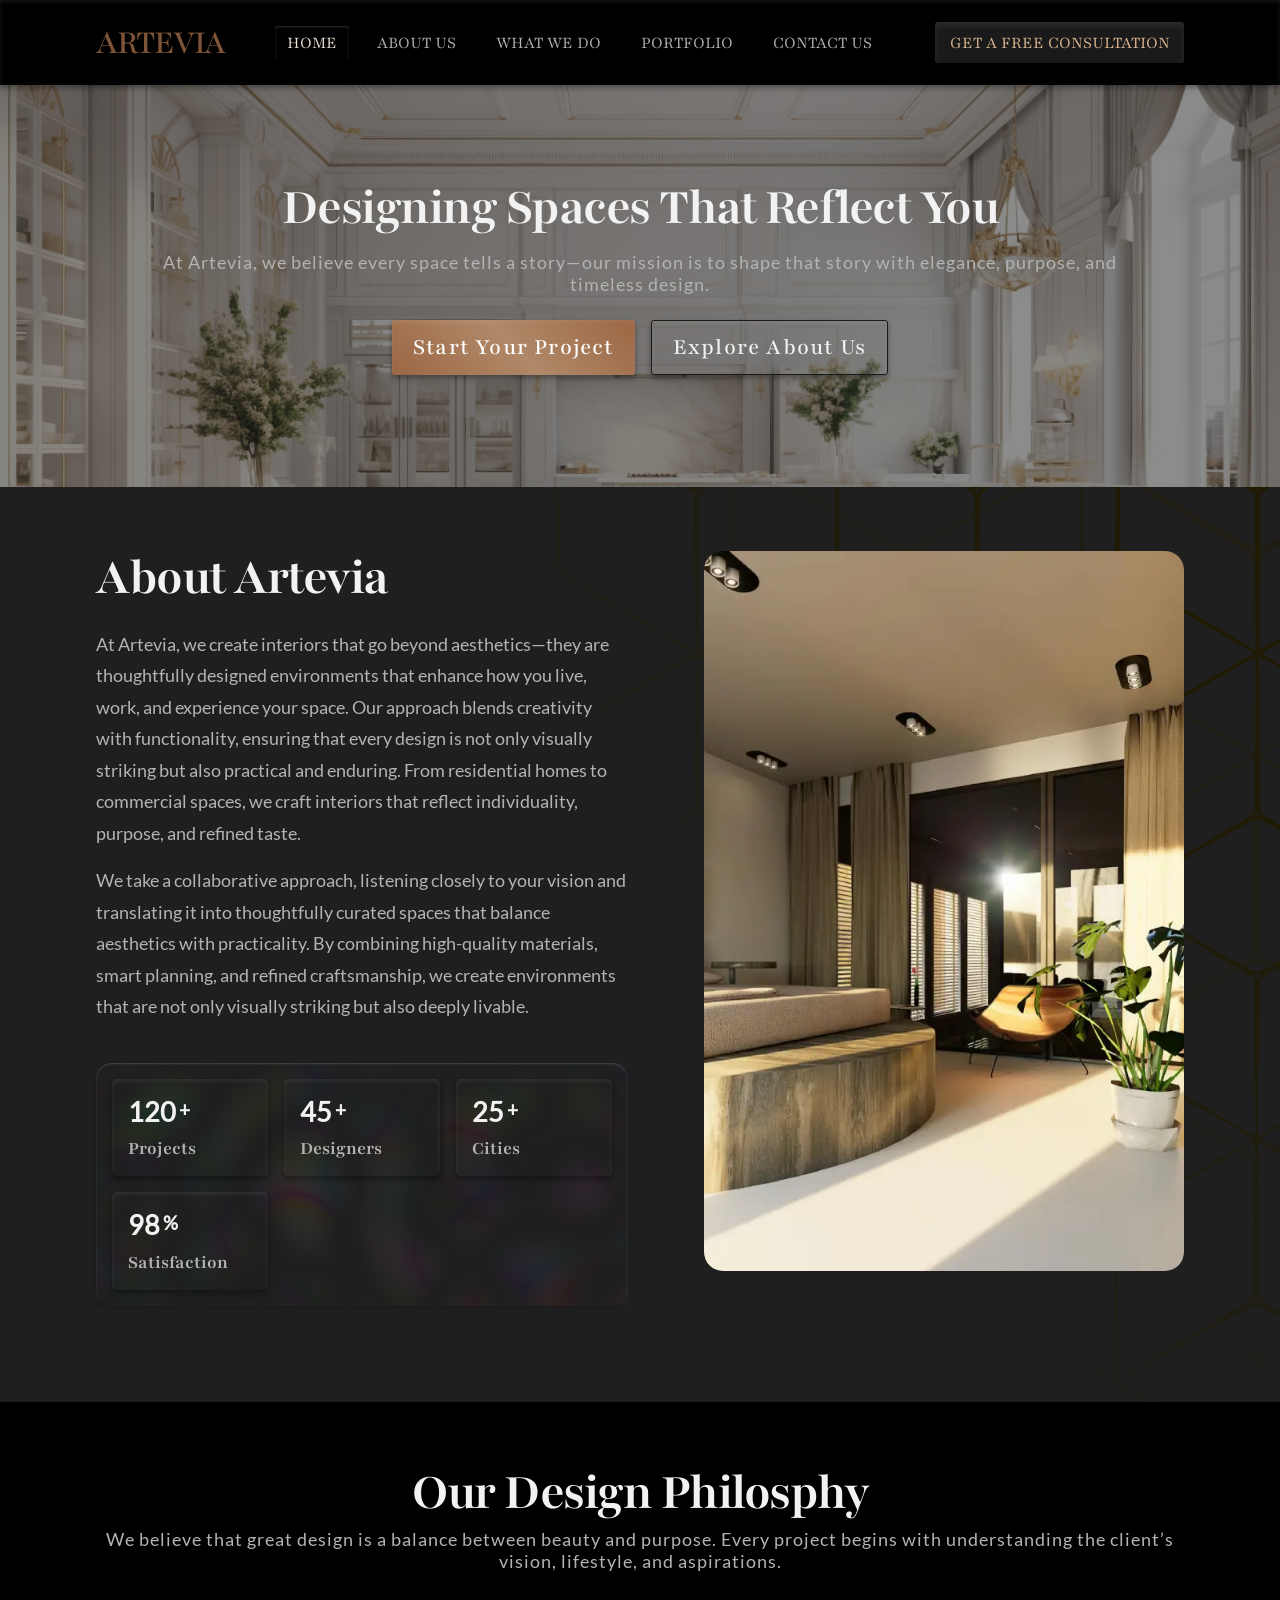
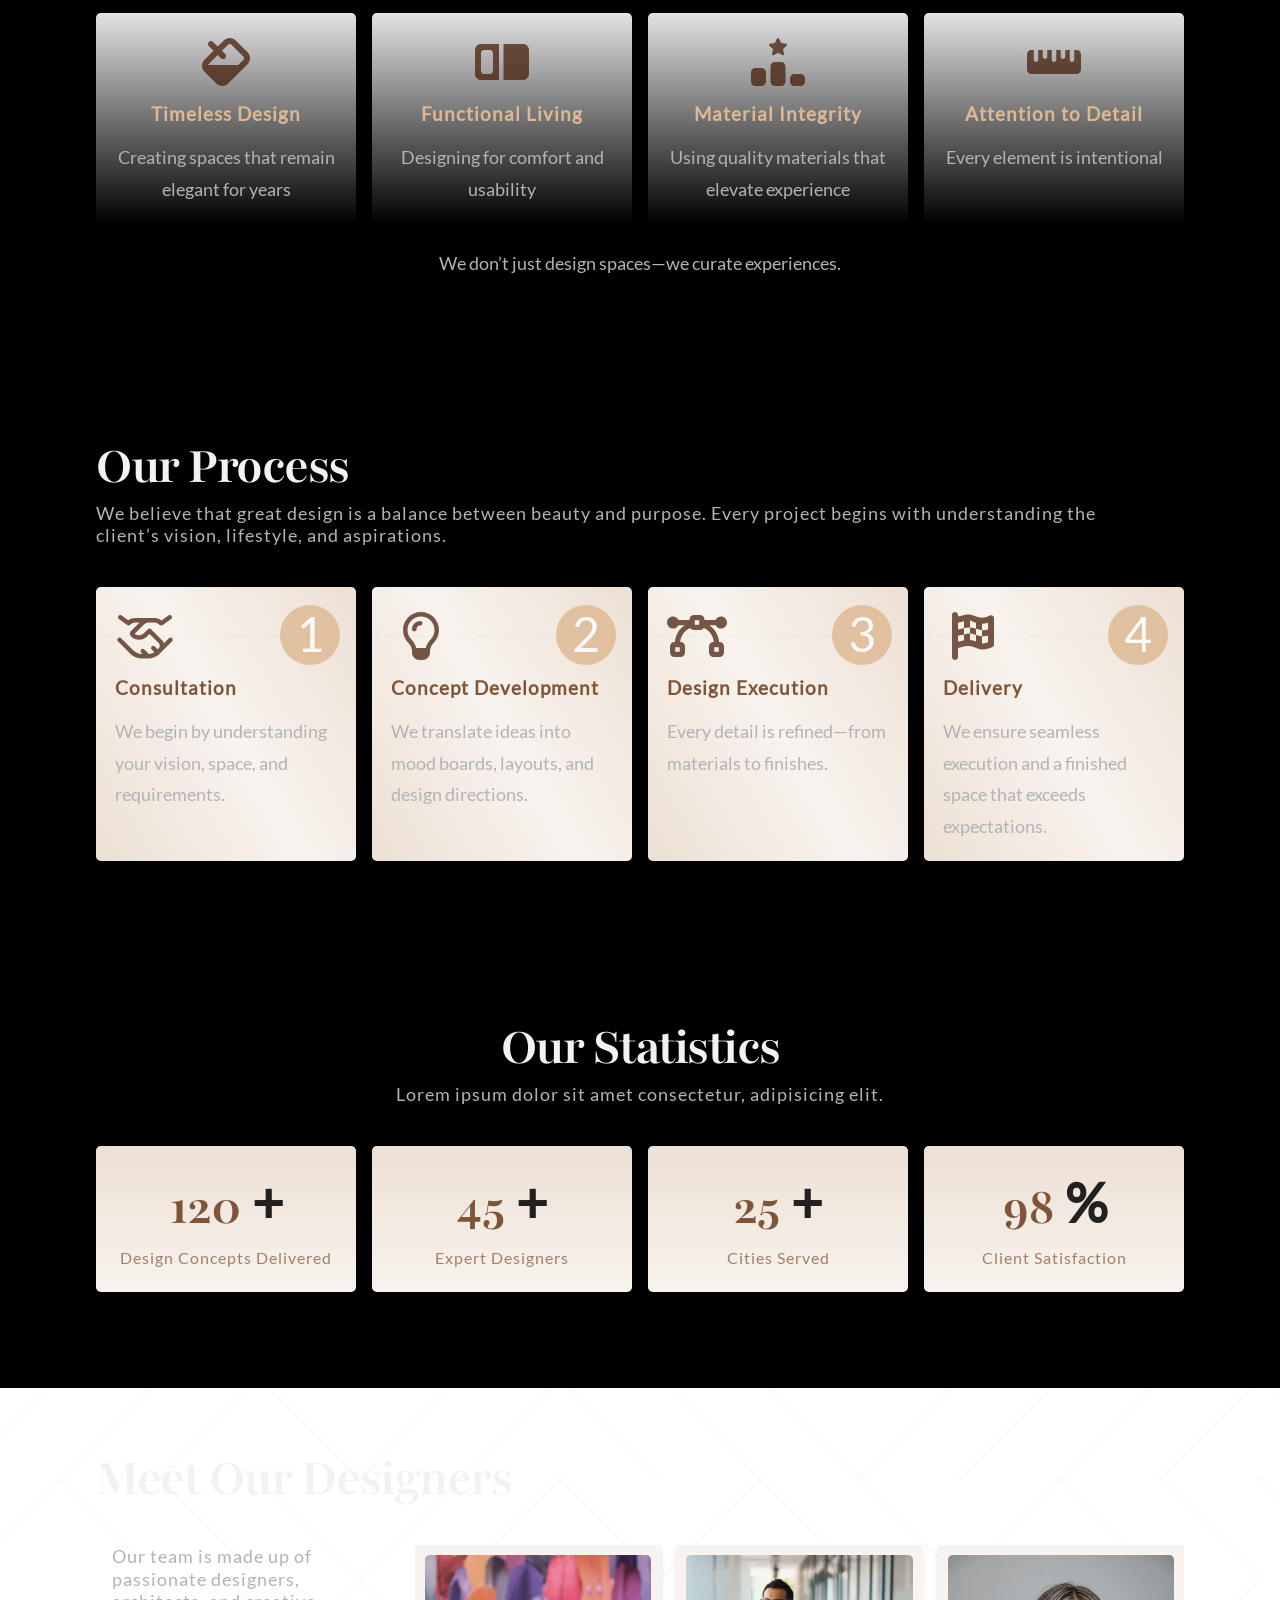
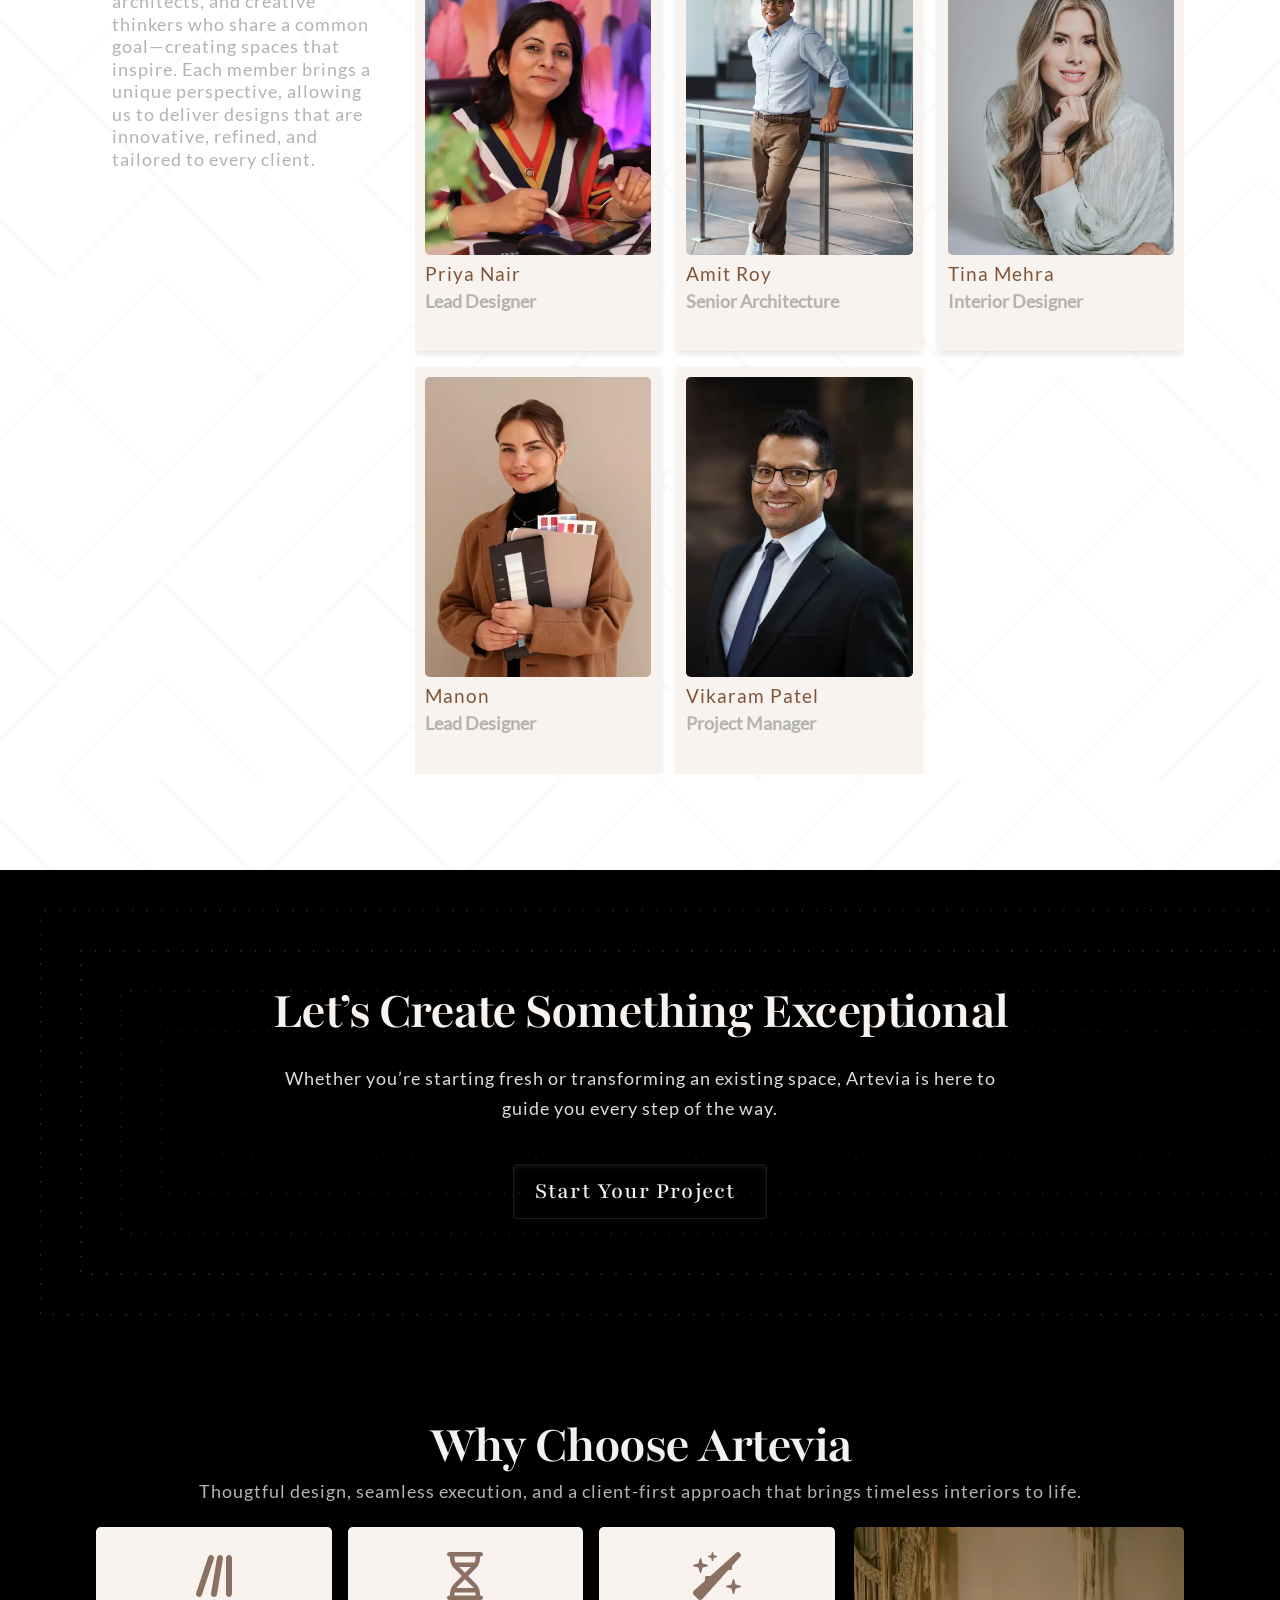
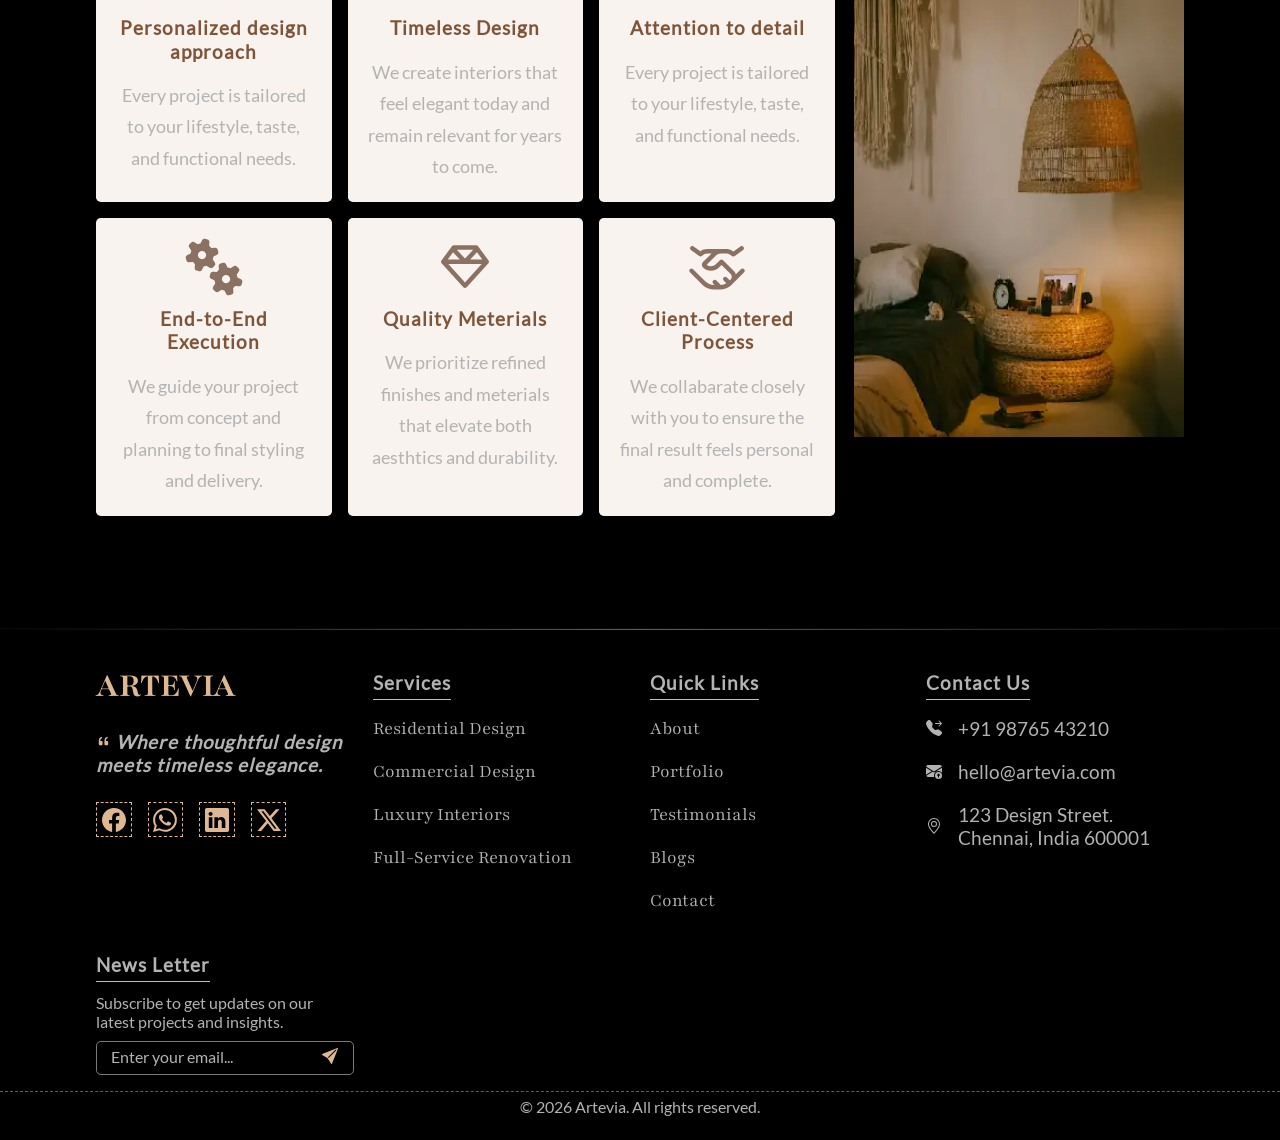
==== about.html @ 0a2b6017 "about page changes few" ====
<!DOCTYPE html>
<html lang="en">

<head>
    <meta charset="UTF-8">
    <meta name="viewport" content="width=device-width, initial-scale=1.0">
    <title>Artevia</title>
    <link rel="shortcut icon" href="./Assets/images/circle.svg" type="image/x-icon" />
    <link rel="stylesheet" href="./Assets/css/color-scheme.css" />
    <link rel="stylesheet" href="./Assets/css/fonts.css" />
    <link rel="stylesheet" href="./Assets/css/responsive/mobile.css" media="(max-width: 1023px)" />
    <link rel="stylesheet" href="./Assets/css/responsive/desktop.css" media="(min-width: 1024px)" />
    <link rel="stylesheet" href="./Assets/css/style.css" />
    <link rel="stylesheet" href="./Assets/css/responsive/color-sceme.css" />
</head>

<body>
    <!-- Preloader -->
    <div class="preloader active" aria-hidden="true">
        <div class="plDecorElem"></div>
        <div class="plCircle">
            <div class="plCounter">
                <span class="plCounterVal">0</span>
                <span class="plCounterValSymb">%</span>
            </div>
        </div>
    </div>
    <!-- Artevia Template Header -->
    <div class="templateHeader"></div>

        <main>
            <section class="breadcrumb">
                <div class="breadcrumbBgImage">
                    <picture>
                        <source media="(max-width: 600px)" srcset="./Assets/images/banner-large.webp">
                        <img src="./Assets/images/about/aboutBg.jpg" width="100%" aspect-ratio="16 / 9">
                    </picture>
                </div>
                <header class="titleWrap t-center pagebanner">
                    <h2>Designing Spaces That Reflect You</h2>
                    <p class="titleCaption mt-16">
                        At Artevia, we believe every space tells a story—our mission is to shape that story with elegance, purpose, and timeless design.
                    </p>
                    <div class="ctaActionControllers mt-24">
                        <a href="#contact" class="primaryctaBtn" type="a" aria-haspopup="dialog">
                                Start Your Project
                            </a>

                        <a class="secondaryctaBtn" href="#aboutBlog">
                                Explore About Us
                            </a>
                    </div>
                </header>
        </section>

        
        
        <section class="aboutBlog" id="aboutBlog">
            <div class="aboutBlogCol aboutBlogCol1">
                <header class="titleWrap">
                    <h2>About Artevia</h2>
                    <p class="mt-24">
                        At Artevia, we create interiors that go beyond aesthetics—they are thoughtfully designed environments that enhance how you live, work, and experience your space. Our approach blends creativity with functionality, ensuring that every design is not only
                        visually striking but also practical and enduring. From residential homes to commercial spaces, we craft interiors that reflect individuality, purpose, and refined taste.
                    </p>
                    <p class="mt-16">
                        We take a collaborative approach, listening closely to your vision and translating it into thoughtfully curated spaces that balance aesthetics with practicality. By combining high-quality materials, smart planning, and refined craftsmanship, we create
                        environments that are not only visually striking but also deeply livable.
                    </p>
                </header>
                
                <div class="aboutMetrics mt-24">
                    <svg viewBox="0 0 1000px 500px" xmlns="http://www.w3.org/2000/svg">
                        <filter id="noise1" x="0" y="0" width="100%" height="100%">
                            <feTurbulence baseFrequency="0.012" stitchTiles="stitch" />
                        </filter>
                        <rect x="0" y="0" width="1000" height="500" fill="purple" filter="url(#noise1)" />
                    </svg>
                    <div class="metricCounter mc1">
                        <div class="counterData"><span data-count="120" class="counterVal">120</span> <span class="counterText">+</span></div> 
                        <h3>
                            Projects
                        </h3>
                    </div>
                    
                    <div class="metricCounter mc2">
                        <div class="counterData"><span data-count="45" class="counterVal">45</span> <span class="counterText">+</span></div> 
                        <h3>
                            Designers
                        </h3>
                    </div>
                    
                    <div class="metricCounter mc3">
                        <div class="counterData"><span data-count="25" class="counterVal">25</span> <span class="counterText">+</span></div> 
                        <h3>
                            Cities
                        </h3>
                    </div>
                    
                    <div class="metricCounter mc3">
                        <div class="counterData"><span data-count="98" class="counterVal">98</span> <span class="counterText">%</span></div> 
                        <h3>
                            Satisfaction
                        </h3>
                    </div>
                </div>
            </div>
            <div class="aboutBlogCol aboutBlogCol2">
                <picture>
                    <source media="(max-width: 1024px)" srcset="./Assets/images/banner.webp" fetchpriority="high">
                    <img src="./Assets/images/banner-large1.webp" width="100%" aspect-ratio="16 / 9" alt="Interior design hero banner" fetchpriority="high">
                </picture>
            </div>
        </section>
        
        <section class="philosophy">
            <header class="titleWrap t-center">
                <h2>Our Design Philosphy</h2>
                <p class="titleCaption">
                    We believe that great design is a balance between beauty and purpose. Every project begins with understanding the client’s vision, lifestyle, and aspirations.
                </p>
            </header>
            <!-- Our philosophy is rooted in: -->
            <div class="cardsSmall philosophyCards mt-24">

                <div class="philosophyCard t-center">
                    <div class="phiCardIcon">
                        <img src="./Assets/images/about/fill-solid-full.svg" alt="icon" width="60px" />
                    </div>
                    <div class="phiCardContent">
                        <h3 class="titleCaption">
                                            Timeless Design 
                                        </h3>
                        <p class="mt-16">
                            Creating spaces that remain elegant for years
                        </p>
                    </div>
                </div>

                <div class="philosophyCard t-center">
                    <div class="phiCardIcon">
                        <img src="./Assets/images/about/mattress-pillow-solid-full.svg" alt="icon" width="60px" />
                    </div>
                    <div class="phiCardContent">
                        <h3 class="titleCaption">
                                            Functional Living
                                        </h3>
                        <p class="mt-16">
                            Designing for comfort and usability
                        </p>
                    </div>
                </div>

                <div class="philosophyCard t-center">
                    <div class="phiCardIcon">
                        <img src="./Assets/images/about/ranking-star-solid-full.svg" alt="icon" width="60px" />
                    </div>
                    <div class="phiCardContent">
                        <h3 class="titleCaption">
                            Material Integrity
                        </h3>
                        <p class="mt-16">
                            Using quality materials that elevate experience
                        </p>
                    </div>
                </div>

                <div class="philosophyCard t-center">
                    <div class="phiCardIcon">
                        <img src="./Assets/images/about/ruler-horizontal-solid-full.svg" alt="icon" width="60px" />
                    </div>
                    <div class="phiCardContent">
                        <h3 class="titleCaption">
                                            Attention to Detail
                                        </h3>
                        <p class="mt-16">
                            Every element is intentional
                        </p>
                    </div>
                </div>
            </div>
            <div class="philCardQuote t-center mt-24">

                <p>We don’t just design spaces—we curate experiences.</p>
            </div>

            </div>


        </section>
        
        <section class="process themeBg-white">
            <header class="titleWrap">
                <h2>Our Process</h2>
                <p class="titleCaption l-align">
                    We believe that great design is a balance between beauty and purpose. Every project begins with understanding the client’s vision, lifestyle, and aspirations.
                </p>
            </header>
            <div class="processCards cardsSmall mt-24">
                <div class="processCard processCard1">
                    <div class="prsCardIcon">
                        <img src="./Assets/images/about/handshake-regular-full.svg" alt="icon" width="60px" />
                    </div>
                    <h3 class="titleCaption">
                                Consultation
                            </h3>
                    <div class="processCardContent mt-16">
                        <p>
                            We begin by understanding your vision, space, and requirements.
                        </p>
                    </div>
                </div>

                <div class="processCard processCard2">
                    <div class="prsCardIcon">
                        <img src="./Assets/images/about/lightbulb-regular-full.svg" alt="icon" width="60px" />
                    </div>
                    <h3 class="titleCaption">
                                Concept Development
                            </h3>
                    <div class="processCardContent mt-16">
                        <p>
                            We translate ideas into mood boards, layouts, and design directions.
                        </p>
                    </div>
                </div>

                <div class="processCard processCard3">
                    <div class="prsCardIcon">
                        <img src="./Assets/images/about/bezier-curve-solid-full.svg" alt="icon" width="60px" />
                    </div>
                    <h3 class="titleCaption">
                                Design Execution
                            </h3>
                    <div class="processCardContent mt-16">
                        <p>
                            Every detail is refined—from materials to finishes.
                        </p>
                    </div>
                </div>

                <div class="processCard processCard4">
                    <div class="prsCardIcon">
                        <img src="./Assets/images/about/flag-checkered-solid-full.svg" alt="icon" width="60px" />
                    </div>
                    <h3 class="titleCaption">
                                Delivery
                            </h3>
                    <div class="processCardContent mt-16">
                        <p>

                            We ensure seamless execution and a finished space that exceeds expectations.
                        </p>
                    </div>
                </div>
        </section>
        
        <section class="achivements">
            <header class="titleWrap t-center">
                <h2>Our Statistics</h2>
                <p class="titleCaption">
                    Lorem ipsum dolor sit amet consectetur, adipisicing elit.
                </p>
            </header>
            <div class="achiveRow cardsSmall mt-24">
                <div class="achiveCounter t-center">
                    <h3>
                            120 <span>
                                +
                            </span>  
                        </h3>
                    <div class="titleCaption">
                        Design Concepts Delivered
                    </div>
                </div>
                <div class="achiveCounter t-center">
                    <h3>
                            45
                            <span>
                                +
                            </span>
                        </h3>
                    <div class="titleCaption">Expert Designers</div>
                </div>
                <div class="achiveCounter t-center">
                    <h3>
                            25 <span> +</span>
                        </h3>
                    <div class="titleCaption">
                        Cities Served
                    </div>
                </div>
                <div class="achiveCounter t-center">
                    <h3>
                            98 
                            <span>%</span>
                        </h3>
                    <div class="titleCaption">
                        Client Satisfaction
                    </div>
                </div>
            </div>
        </section>
        
        <section class="team themeBg-white">
            <header class="titleWrap">
                <h2>Meet Our Designers</h2>
            </header>
            <div class="designersGrid">
                <p class="titleCaption mt-24">
                    Our team is made up of passionate designers, architects, and creative thinkers who share a common goal—creating spaces that inspire. Each member brings a unique perspective, allowing us to deliver designs that are innovative, refined, and tailored to
                    every client.
                </p>
                <div class="designers cardsSmall mt-24">
                    <div class="designerProfile">
                        <div class="dfImage">
                            <img src="./Assets/images/team/team1.webp" alt="team profile image" width="210px" />
                        </div>
                        <div class="dName">
                            <h3 class="titleCaption">Priya Nair</h3>
                        </div>
                        <div class="dRole">
                            <p>
                                Lead Designer
                            </p>
                        </div>
                        <div class="dSocial">
                            <!-- <a href="#" class="socialIcon">
                                <img src="./Assets/images/footer/facebook.svg" alt="facebook icon" width="24px">
                            </a>
                            <a href="#" class="socialIcon">
                                <img src="./Assets/images/footer/whatsapp.svg" alt="whatsapp icon" width="24px">
                            </a>
                            <a href="#" class="socialIcon">
                                <img src="./Assets/images/footer/linkedin.svg" alt="linkedin icon" width="24px">
                            </a>
                            <a href="#" class="socialIcon">
                                <img src="./Assets/images/footer/twitter-x.svg" alt="twitter-x icon" width="24px">
                            </a> -->
                        </div>
                    </div>

                    <div class="designerProfile">
                        <div class="dfImage">
                            <img src="./Assets/images/team/team2.webp" alt="team profile image" width="210px" />
                        </div>
                        <div class="dName">
                            <h3 class="titleCaption">Amit Roy</h3>
                        </div>
                        <div class="dRole">
                            <p>
                                Senior Architecture
                            </p>
                        </div>
                        <div class="dSocial">
                            <a href="#" class="socialIcon">
                                <img src="./Assets/images/footer/facebook.svg" alt="facebook icon" width="24px">
                            </a>
                            <a href="#" class="socialIcon">
                                <img src="./Assets/images/footer/whatsapp.svg" alt="whatsapp icon" width="24px">
                            </a>
                            <a href="#" class="socialIcon">
                                <img src="./Assets/images/footer/linkedin.svg" alt="linkedin icon" width="24px">
                            </a>
                            <a href="#" class="socialIcon">
                                <img src="./Assets/images/footer/twitter-x.svg" alt="twitter-x icon" width="24px">
                            </a>
                        </div>
                    </div>

                    <div class="designerProfile">
                        <div class="dfImage">
                            <img src="./Assets/images/team/team3.webp" alt="team profile image" width="210px" />
                        </div>
                        <div class="dName">
                            <h3 class="titleCaption">Tina Mehra</h3>
                        </div>
                        <div class="dRole">
                            <p>
                                Interior Designer
                            </p>
                        </div>
                        <div class="dSocial">
                            <a href="#" class="socialIcon">
                                <img src="./Assets/images/footer/facebook.svg" alt="facebook icon" width="24px">
                            </a>
                            <a href="#" class="socialIcon">
                                <img src="./Assets/images/footer/whatsapp.svg" alt="whatsapp icon" width="24px">
                            </a>
                            <a href="#" class="socialIcon">
                                <img src="./Assets/images/footer/linkedin.svg" alt="linkedin icon" width="24px">
                            </a>
                            <a href="#" class="socialIcon">
                                <img src="./Assets/images/footer/twitter-x.svg" alt="twitter-x icon" width="24px">
                            </a>
                        </div>
                    </div>

                             <div class="designerProfile">
                        <div class="dfImage">
                            <img src="./Assets/images/team/team5.webp" alt="team profile image" width="210px" />
                        </div>
                        <div class="dName">
                            <h3 class="titleCaption">Manon</h3>
                        </div>
                        <div class="dRole">
                            <p>
                                Lead Designer
                            </p>
                        </div>
                        <div class="dSocial">
                            <a href="#" class="socialIcon">
                                <img src="./Assets/images/footer/facebook.svg" alt="facebook icon" width="24px">
                            </a>
                            <a href="#" class="socialIcon">
                                <img src="./Assets/images/footer/whatsapp.svg" alt="whatsapp icon" width="24px">
                            </a>
                            <a href="#" class="socialIcon">
                                <img src="./Assets/images/footer/linkedin.svg" alt="linkedin icon" width="24px">
                            </a>
                            <a href="#" class="socialIcon">
                                <img src="./Assets/images/footer/twitter-x.svg" alt="twitter-x icon" width="24px">
                            </a>
                        </div>
                    </div>

                    <div class="designerProfile">
                        <div class="dfImage">
                            <img src="./Assets/images/team/team4.webp" alt="team profile image" width="210px" />
                        </div>
                        <div class="dName">
                            <h3 class="titleCaption">Vikaram Patel</h3>
                        </div>
                        <div class="dRole">
                            <p>
                                Project Manager
                            </p>
                        </div>
                        <div class="dSocial">
                            <a href="#" class="socialIcon">
                                <img src="./Assets/images/footer/facebook.svg" alt="facebook icon" width="24px">
                            </a>
                            <a href="#" class="socialIcon">
                                <img src="./Assets/images/footer/whatsapp.svg" alt="whatsapp icon" width="24px">
                            </a>
                            <a href="#" class="socialIcon">
                                <img src="./Assets/images/footer/linkedin.svg" alt="linkedin icon" width="24px">
                            </a>
                            <a href="#" class="socialIcon">
                                <img src="./Assets/images/footer/twitter-x.svg" alt="twitter-x icon" width="24px">
                            </a>
                        </div>
                    </div>
                </div>
            </div>
        </section>
        
        <section class="bottomCTA about">
            <header class="titleWrap t-center">
                <h2>Let’s Create Something Exceptional </h2>
                <p class="titleCaption mt-24">
                    Whether you’re starting fresh or transforming an existing space, Artevia is here to guide you every step of the way.
                    <header class="learMoreCTA ctaActionControllers mt-24">

                <div class="learMoreCTA ctaActionControllers mt-16">
                    <a class="secondaryctaBtn LrnMore" href="./#contact">
                        Start Your Project <span></span>
                    </a>
                </div>
            </header>
                </p>
            </header>
        </section>
        
        <section class="whyChooseUs themeBg-white t-center">
            <header class="titleWrap">
                <h2>Why Choose Artevia</h2>
                <p class="titleCaption">
                    Thougtful design, seamless execution, and a client-first approach that brings timeless interiors to life.
                </p>
                <div class="whyChooseGrid  mt-24">
                    <div class="whyChContent cardsSmall">
                        <div class="whyChCard">
                            <div class="cardImg">
                                <img src="./Assets/images/about/whychoose/lines-leaning-solid-full.svg" width="60px" />
                            </div>
                            <div class="cardTitle">
                                <h3 class="titleCaption">
                                Personalized design approach
                                </h3>
                            </div>
                            <div class="cardContent mt-16">
                                <p>
                                    Every project is tailored to your lifestyle, taste, and functional needs.
                                </p>
                            </div>
                        </div>
                        <div class="whyChCard">
                            <div class="cardImg">
                                <img src="./Assets/images/about/whychoose/hourglass-half-regular-full.svg" width="60px" />
                            </div>
                            <div class="cardTitle">
                                <h3 class="titleCaption">
                                Timeless Design
                                </h3>
                            </div>
                            <div class="cardContent mt-16">
                                <p>
                                    We create interiors that feel elegant today and remain relevant for years to come.
                                </p>
                            </div>
                        </div>

                        <div class="whyChCard">
                            <div class="cardImg">
                                <img src="./Assets/images/about/whychoose/wand-sparkles-solid-full.svg" width="60px" />
                            </div>
                            <div class="cardTitle">
                                <h3 class="titleCaption">
                                Attention to detail
                                </h3>
                            </div>
                            <div class="cardContent mt-16">
                                <p>
                                    Every project is tailored to your lifestyle, taste, and functional needs.
                                </p>
                            </div>
                        </div>

                        <div class="whyChCard">
                            <div class="cardImg">
                                <img src="./Assets/images/about/whychoose/gears-solid-full.svg" width="60px" />
                            </div>
                            <div class="cardTitle">
                                <h3 class="titleCaption">
                                End-to-End Execution
                                </h3>
                            </div>
                            <div class="cardContent mt-16">
                                <p>
                                    We guide your project from concept and planning to final styling and delivery.
                                </p>
                            </div>
                        </div>

                        <div class="whyChCard">
                            <div class="cardImg">
                                <img src="./Assets/images/about/whychoose/gem-regular-full.svg" width="60px" />
                            </div>
                            <div class="cardTitle">
                                <h3 class="titleCaption">
                                Quality Meterials
                                </h3>
                            </div>
                            <div class="cardContent mt-16">
                                <p>
                                    We prioritize refined finishes and meterials that elevate both aesthtics and durability.
                                </p>
                            </div>
                        </div>


                        <div class="whyChCard">
                            <div class="cardImg">
                                <img src="./Assets/images/about/whychoose/handshake-regular-full.svg" width="60px" />
                            </div>
                            <div class="cardTitle">
                                <h3 class="titleCaption">
                                Client-Centered Process
                                </h3>
                            </div>
                            <div class="cardContent mt-16">
                                <p>
                                    We collabarate closely with you to ensure the final result feels personal and complete.
                                </p>
                            </div>
                        </div>


                    </div>

                    <div class="whyChooseSideImg">
                        <img src="./Assets/images/about/thumb1.webp" alt="">
                    </div>
                </div>
            </header>
        </section>


        </main>
        <!-- Footer -->
        <div class="templateFooter"></div>

       






    <!-- scripts -->
    <script src="./Assets/js/components.js"></script>
    <script src="./Assets/js/color-scheme.js"></script> 

</body>

</html>
---- Assets/css/color-scheme.css ----
/* Autumn Harvest: ["#ede0d4","#e6ccb2","#ddb892","#b08968","#7f5539","#9c6644"] */
/* Deep Sea: ["#0d1b2a","#1b263b","#415a77","#778da9","#e0e1dd"] */
:root{
  /* solid colors */

}

@media (prefers-color-scheme: light){
   :root{
  --bg-dark: hsl(0, 0%, 95%);
  --bg: hsl(0 0% 100%);
  --bg-light: hsl(0 0% 90%);
  --text: hsl(0 0% 5%);
  --text-muted: hsl(0 0% 30%);

  --theme-extra-light: #fbf7f4;
  --theme-50: #f8f3ee;
  --theme-100: #ede0d4;
  --theme-200: #e6ccb2;
  --theme-300: #7f5539;
  --theme-400: #b08968;
  --theme-500: #7f5539;
  --theme-600: #9c6644;
  }

  .header{
    /* box-shadow: var(--shadow-s); */
  }
  .header::before,
  .header.fixed::after{
    box-shadow: var(--shadow-s);
  }
  .navLinksWrap .navCTA a {
    background: var(--theme-500);
    color: #fff;
    box-shadow: var(--shadow-m);
  } 
  .header li a.active {
    color: var(--theme-500);
  }
  .bannerContent li svg {
    fill: var(--theme-500);
  }
  .logo h1{
    color: var(--theme-500);
  }
  .aboutCounter{
    background: var(--theme-50) !important;
    /* border: 1px solid var(--bg); */
    box-shadow: none !important;
  }
  .ThemeBg-Light{
    background: #fff;
  }
  .decorLamps svg {
    opacity: 0.42;
  }

.bottomCTA h2, .bottomCTA p {
  color: var(--text) !important;
}
}
---- Assets/css/fonts.css ----
/* Display Playfair */
@font-face {
  font-family: "Playfair";
  src: url("./fonts/playfair/Playfair-VariableFont_opsz\,wdth\,wght.woff2") format("woff2");
  font-weight: 100 200 300 400 500 600 700 800 900;
  font-style: normal;
  font-display: swap;
}
/* Lato */
@font-face {
  font-family: "Lato";
  src: url("./fonts/lato/Lato-Regular.woff2") format("woff2"),
     url("./fonts/lato/Lato-Bold.woff2") format("woff2");
  font-weight: 100 200 300 400 500 600 700 800 900;
  font-style: normal;
  font-display: swap;
}
---- Assets/css/responsive/mobile.css ----
@media screen and (max-width: 1023px) {
  .header {
    position: relative;
    padding: 1rem 1.5rem;
    display: flex;
    justify-content: space-between;
  }
  .footerRow {
    padding: 1rem 1.5rem;
  }
  section {
    padding: 1.5rem;
    padding-top: 4rem;
    opacity: 0;
    transition: 0.6s ease-in-out;
  }
  main section:first-child{
    padding-top: 90px !important;
  }
  section.fadeInUp{
    padding: 1.5rem;
    opacity: 1;
  }
  .header .navLinksWrap {
    display: flex;
    justify-content: center;
    align-items: center;
  }
  .header.mobileMenu {
    position: fixed;
    opacity: 1 !important;
    transform: translateY(0%) !important;
  }
  .header .hamburger {
    width: 21px;
    height: 21px;
    border: 1px solid transparent;
    background: transparent;
  }
  .header .hamburger span {
    display: block;
    width: 100%;
    height: 2.1px;
    background: var(--text-muted);
    transition: 0.3s;
  }
  .header .hamburger span.line1 {
    margin-top: 0px;
  }
  .header .hamburger span.line2 {
    margin-top: 6px;
  }
  .header .hamburger span.line3 {
    margin-top: 6px;
  }
  .hamburger.active .line1 {
    transform: translate(-1px, 8px) rotateZ(-45deg) !important;
  }
  .hamburger.active .line2 {
    transform: translate(-0px, 0px) rotateZ(45deg) !important;
  }
  .hamburger.active .line3 {
    opacity: 0;
  }
  .navGroup {
    position: absolute;
    width: 100%;
    width: calc(100% - 2px);
    box-sizing: border-box;
    margin-left: 1px;
    left: 0;
    top: 0;
    padding: 24px 1.5rem 42px 24px;
    background: var(--theme-50);
    margin-top: -120%;
    transition: 0.6s ease-in-out;
    opacity: 0.3;
    z-index: -1;
    border-bottom: 1px solid var(--theme-500);
  }
  .navGroup.active {
    margin-top: 72px;
    opacity: 1;
  }
  .header .navLinksWrap li {
    list-style-type: none;
  }
  .header .navLinksWrap li a {
    display: block;
    position: relative;
    padding-block: 12px;
    font-weight: 500;
  }
  .navGroup .navCTA li a {
    margin-top: 10px;
  }
  .banner {
    display: flex;
    flex-direction: column-reverse;
  }
  .banner .plDecorElem{
    background: url("../images/bg-elem2.svg") center / cover no-repeat;
  }
  .bannerContentWrap {
    grid-row: 2 / 3;
  }
  .banner .bannerContentWrap {
    padding-top: 0.9rem;
  }
  .banner .bannerImage {
    width: 100%;
    border-radius: 0.3rem;
    box-shadow: var(--shadow-s);
    overflow: hidden;
  }
  .bannerImage img {
    width: 100%;
  }
  .about .aboutRow {
    display: grid;

    grid-template-columns: 1fr !important;
  }
  .decorLamps {
    transform: translate(72vw, -50%) !important;
    scale: 0.6;
    opacity: 1;
    z-index: 1;
  }
  .aboutImageWrap {
    /* padding: 5.1rem 0.6rem !important; */
  }
  .aboutCounters {
    position: relative;
    width: 100%;
    grid-template-columns: repeat(auto-fit, minmax(150px, 1fr)) !important;
    margin-block: 24px;
  }
  .aboutCounters .aboutCounter {
    align-content: center !important;
    background: rgba(255, 250, 237, 0.604);
    border: 3px solid var(--bg-light);
  }
    
.breadcrumbBgImage{
  width: 150vw !important;
}

  /* services */
  .servicesGrid {
    grid-template-columns: repeat(
      auto-fit,
      minmax(clamp(330x, 30vw, 18rem), 1fr)
    ) !important;
  }

  /* contact us */
  .contactRow {
    display: grid;
    grid-template-columns: repeat(auto-fit, minmax(300px, 1fr)) !important;
    gap: 1rem;
  }
  .aboutBlog{
    display: grid;
    grid-template-columns: repeat(auto-fit, minmax(300px, 1fr)) !important;
  }
  .aboutBlog .aboutBlogCol1{
    padding-top: 2.1rem;
    padding: 1rem;

  }
  .whyChooseSideImg{
    display: none;
  }
  
  .ourServicesGrid{
    grid-template-columns: repeat(auto-fit, minmax(300px, 1fr)) !important;
  }
  
.bannerImage {
  border-bottom-left-radius: 0px !important;
  border-bottom-right-radius: 0px !important;
  /* margin-bottom: 24px; */
}

.testimonialRow{
  display: grid;
  grid-template-columns: 1fr !important;
}
.testmonialStageWrap{
  display: block !important;
}
.testimonialImageWrap{
  display: none;
}

.aboutBlog {
  display: grid;
  grid-template-columns: 1fr !important;
}
.aboutBlogCol picture{
  min-width: 100% !important;
  height: auto !important;
}
.aboutBlogCol2{
  grid-area: 1 / 1;
}
.arteviaPageRow{
  display: block !important;
}
.abSearchBox{
  display: none
}

.arteviaRelatedArticles{
  display: grid !important;
  grid-template-columns: repeat(auto-fit, minmax(300px, 1fr));
}
.arteviaBlogCTA{
  display: none;
}
}
@media screen and (max-width: 600px) {
  .aboutFluidContent {
    display: none;
  }
  .metricCounter{
    min-width: 100% !important;
    height: 120px !important;
  }
  .heroMetrics, .aboutCounters {
    grid-template-columns: repeat(1, 1fr) !important;
  }
  .aboutCounter{
    min-width: 100%;
  }
  .banner .ctaActionControllers{
    display: grid !important;
    gap: 1rem;
  }
  .servicesGrid .serviceCard .cardRow {
    display: grid;
  }
  
  .serviceCard .cardRow .serviceCardImage{
    min-height: 300px;
  }
  .mobile-none {
    display: block !important;
  }
  .testimonialCard {
    display: block !important;
  }
  .smallTestCard {
    margin-top: 1rem;
  }
  .testCardImg {
    height: 300px !important;
    /* max-height: 300px; */
  }
  .testimonialCardPrev,
  .testimonialCardNext {
    /* display: none !important; */
  }
  .testCardContent .contentProfile,
  .designersGrid {
    display: grid !important;
    grid-template-columns: repeat(auto-fit, minmax(300px, 1fr));
  }
.designersGrid .titleCaption{
  min-width: 100%;
}
.testimonialCardsStage{
  /* max-width: 300px; */
}
    /* portfolio */
  
.lightBoxViewGrid {
  grid-template-columns: repeat(auto-fit, minmax(300px, 1fr)) !important;
}
  .testCardImg {
    min-width: 100% !important;
  }
  .smallTestCards {
    display: block !important;
  }
  .smallTestCard {
    display: grid !important;
    gap: 1rem;
  }
  .smallTestCard .testCardContent {
    min-width: 300px;
    padding: 0px 1rem !important;
  }
  .designersGrid {
  grid-template-columns: 1fr !important;
}
  /* blog */
  .blogLayout {
    grid-template-columns: repeat(auto-fit, minmax(300px, 1fr)) !important;
  }
  .breadcrumb .ctaActionControllers{
    display: grid !important;
    gap: 1rem;
  }
  .servicesHero::after{
  background: linear-gradient(90deg, 
  var(--theme-50),
  rgba(255, 255, 255, 0.81) 100%
  ) !important;
}

.arteviaBlogInfo{
  display: block !important;
}
.abiSocialMedia
{
  padding-left: 0px !important;
  padding-top: 1rem;
  border-top: 1px dashed var(--theme-200);
  border-left: none !important;
  justify-content: center;
}
.arteviaBlogBottomCTA{
    background: linear-gradient(90deg, var(--theme-50), var(--theme-100), var(--theme-300)) !important;
}
.arteviaBlogBottomCTA {
  display: block !important;
  position: relative;
}
.arteviaBlogBottomCTA::before {
  margin-top: 60px;
}
.abbCTAColActionButton {
  margin-top: 24px;
  justify-content: start !important;
  padding-left: 0px !important;
}
.arteviaPageBannerUpdateInfo{
  display: grid !important;
  grid-template-columns: repeat(auto-fit, minmax(300px, 1fr));
}
.arteviaPageBannerUpdateInfo .leftdot{
  display: none;
}
}
---- Assets/css/responsive/desktop.css ----
@media screen and (min-width: 1023px) {
  .header,
  .footerRow {
    padding: 16px 6rem;
  }
  .header {
    display: flex;
  }
  section {
    padding: clamp(16px, 10vw, 6rem);
    padding-top: 9rem;
    opacity: 0;
    transition: 0.6s ease-in-out;
  }
  section.fadeInUp{
    padding-top: 4rem;
    opacity: 1;
  }
  .copyRights {
    padding: 8px 64px;
    text-align: center;
  }
  .navLinksWrap {
    display: flex;
    justify-content: end;
    align-items: center;
    width: 100%;
  }
  .navLinksWrap .navGroup {
    display: flex;
    width: 100%;
    align-items: center;
  }
  .header .hamburger {
    display: none;
  }
  .navLinksWrap ul {
    gap: 1rem;
    gap: clamp(10px, 1rem, 42px);
    list-style-type: none;
  }
  .navLinksWrap .navLinks {
    position: relative;
    justify-content: start;
    display: flex;
    width: max-content;
    margin-inline: auto;
    padding: 0.6rem 2.1vw;
    padding: 0.6rem clamp(1.2vw, 2.1rem, 3vw);
    background: transparent;
  }
  .navLinksWrap .navLinks .hoverfloat {
    position: absolute;
    width: 0px;
    height: 3px;
    left: 0;
    bottom: 0;
    margin-bottom: 6px;
    background: var(--theme-bg-light-grey);
    transition: 0.3s linear;
    border-radius: 3px;
    opacity: 0;
    z-index: -1;
  }
  .navLinks li a {
    position: relative;
    background: transparent;
    display: inline-block;
    padding: 6px 12px;
  }
  .navLinks li a.active {
    color: var(--theme-100);
    background: var(--theme-bg-light-grey);
    border-radius: 3px;
    box-shadow: var(--shadow-s);
  }
  li a.active:hover .hoverfloat {
    width: 0px !important;
    opacity: 0;
  }
  .navLinks:has(li a.active:hover) .hoverfloat {
    opacity: 0 !important;
  }
  /* .navLinks li a.active::before {
    position: absolute;
    content: "";
    width: 100%;
    height: 100%;
    left: 0;
    top: 0;
    background: linear-gradient(45deg, var(--theme-300), #fff6, var(--theme-300));
    box-shadow:  inset 0px 0px 12px var(--theme-200);
    transition: 0.3s linear;
    border: 1px solid #fff;
    border-radius: 3px;
    filter: blur(1px);
    z-index: -1;
  }
  .navLinks li a svg{
    position: absolute;
    left: 0;
    top: 0;
    opacity: 0;
    inset: 0;
    width: 100%;
    height: 100%;
  } */
  .navLinks li a.active svg{
    opacity: 1;
  }
  .navLinks:not(:hover) .hoverfloat {
    width: 0px !important;
    opacity: 0;
  }
  .navLinksWrap .navCTA {
    width: max-content;
  }
  .ctaActionControllers .primaryctaBtn:focus,
  .ctaActionControllers .secondaryctaBtn:focus {
    outline: 2px solid var(--theme-500);
  }
  /* desktop banner */
  .banner {
    grid-template-columns: 1fr 1fr;
  }

  .bannerContentWrap {
    position: relative;
    height: max-content;
  }
  .bannerImage {
    position: relative;
    width: 39vw;
    /* width: 600px; */
    min-height: 300px;
    height: 100%;
    max-height: 1080px;
    margin-left: auto;
    overflow: hidden;
  }
  .bannerImage img {
    width: 100%;
    height: 100%;
    padding: 1rem;
    border-radius: 30rem;
    
    /* object-fit: stetch; */
  }
  .heroMetrics{
    max-width: 600px;
  }
  .aboutRow .aboutImageWrap{
    min-width: 510px;
  }
  
  .aboutRow .aboutImageWrap:hover{
    cursor: url("../../images/cursor.svg"), default;
  }
.aboutContent {
  /* margin-left: auto; */
  height: 100%;
  display: grid;
  padding-left: 1rem;
  align-content: start;
}
  .aboutCounters {
    height: 100%;
    background: var(--theme-50)
  }
  .aboutCounter{
    max-width: 420px;
  }


  

  .contactInfoBlock {
    padding-left: 1.2rem;
  }
  .team{
    position: relative;
    background: #fff !important;
  }
  .team::before{
    position: absolute;
    content: "";
    width: 100%;
    height: 100%;
    left: 0;
    top: 0;
    background: url("../../images/team/pattern.svg");
    background-size: cover;
    background-repeat: no-repeat;
    opacity: 0.12;
    z-index: -1;
  }
  .designersGrid > p{
    padding-inline: 1rem;
  }
}
@media screen and (min-width: 1919px) {

.aboutBlog .aboutBlogCol2 picture img{
  width: 100%;
  max-height: 900px;
}
}
---- Assets/css/style.css ----
:root {
  --playfair: "Playfair";
  --lato: "Lato", sans-serif;
  /* --theme-bg: #eeeeee; */

  --bg-dark: hsl(0 0% 0%);
  --bg: hsl(0 0% 5%);
  --bg-light: hsl(0 0% 10%);
  --text: hsl(0 0% 95%);
  --text-muted: hsl(0 0% 70%);

  --theme-extra-light: #fbf7f4;
  --theme-50: #f8f3ee;
  --theme-100: #ede0d4;
  --theme-200: #e6ccb2;
  --theme-300: #ddb892;
  --theme-400: #b08968;
  --theme-500: #7f5539;
  --theme-600: #9c6644;

  --gradient-dark: linear-gradient(45deg, #9c6644, #b08968, #9c6644);
  --gradient-light: linear-gradient(45deg, #ddb892, #e6ccb2, #ddb892);

  --shadow-s: inset 0px 1px 2px #ffffff30,
              0px 1px 2px #00000015,
              0px 2px 4px #00000015;
  --shadow-m: inset 0px 2px 4px #ffffff15,
              0px 2px 4px #00000030,
              0px 4px 6px #00000030;
  --shadow-l: inset 0px 4px 6px #ffffff15,
              0px 4px 6px #00000060,
              0px 6px 8px #00000060;
}
* {
  margin: 0px;  
  padding: 0px;
  box-sizing: border-box;
  scroll-behavior: smooth;
  color: rgba(0, 0, 0, 0.859);
  font-family: var(--lato);
}
body {
  width: 100%;
  background: var(--bg-dark);
}
body:has(.preloader.active) {
  padding: 0px !important;
  overflow: hidden;
  display: flex;
}
/* .header h1{
  animation: titleBlurOut 6s linear;
  animation-timeline: view();
  animation-range: entry 0 50%;
}

@keyframes titleBlurOut {
  from {
    opacity: 0;
    filter: blur(12px);
    letter-spacing: 300px;
  }
  to {
    opacity: 1;
    filter: blur(0px);
    letter-spacing: 0px;
  }
} */
.pagebanner h2,
.pagebanner p{
  color: var(--theme-text);
}
.theme-button-light{
  background: var(--theme-100);
  border: 1px solid var(--theme-600);
  padding: 4.2px 9px;
  border-radius: 0.3rem;
  cursor: pointer;
  transition: 0.3s;
}

.theme-button-light:hover{
  box-shadow: inset 0px 0px 12px var(--theme-300);
  border: 1px solid var(--theme-300);
}

.card-btn{
  border: 1px solid var(--theme-50);
  border-radius: 0.3rem;
  padding: 4.2px 12px !important;
  color: var(--theme-300) !important;
  background: var(--bg-light);
  box-shadow: var(--shadow-m);
  border: 1px solid var(--bg-light);
  cursor: pointer;
  transition: 0.3s;
}
.card-btn:hover{
  box-shadow: var(--shadow-s);
}

.preloader {
  position: fixed;
  width: 100vw;
  height: 100vh;
  z-index: 1001;
  align-content: center;
  justify-items: center;
  opacity: 0;
  transition: 0.9s ease-in-out;
  background: transparent;
  box-sizing: border-box;
  background: var(--bg-dark);
}
.preloader.active {
  opacity: 1;
  display: flex;
  justify-content: center;
  align-items: center;
}
.plCircle{
  position: relative;
  width: 120px;
  height: 120px;
  width: clamp(120px, 12vw,  210px) ;
  height: clamp(120px, 12vw, 210px) ;
  border-radius: 50%;
  background: var(--bg-light);
  box-shadow: var(--shadow-m);
  border: 1px solid var(--bg-light);
  display: flex;
  justify-content: center;
  align-items: center;
}
.plCircle .plCounter .plCounterVal,
.plCircle .plCounter .plCounterValSymb{
  color: var(--text-muted);
  font-size: 3rem;
  font-weight: 400;
  font-family: var(--lato);
}
.plCircle .plCounter .plCounterValSymb{
  position: absolute;
  font-size: 1.8rem;
}
.plCircle::before{
  position: absolute;
  content: "";
  width: 100%;
  height: 100%;
  left: 0;
  top: 0;
  background: transparent;
  box-shadow: var(--shadow-l);
  filter: blur(10px);
  border-radius: 50%;
}
.banner .plDecorElem{
  position: absolute;
  inset: 0;
  background: url("../images/bg-elem2.svg");
  background-size: cover;
  background-repeat: no-repeat;
  opacity: 0.06;
  z-index: -1; background-attachment: fixed;
}
.decorLamps{
  position: absolute;
  left: 0;
  top: 0;
  opacity: 0.1;
}
.loadingContent li {
  padding: 0.21rem;
  list-style-type: none;
  opacity: 1;
  margin-top: 0px;
  transition: 0.3s ease-in-out;
}
@starting-style {
  .loadingContent li {
    opacity: 0;
    color: #000;
    margin-top: 21px;
  }
}
.loadData span {
  color: #441b06;
}


/* Artevia Header */
.header {
  position: relative;
  width: 100%;
  opacity: 1;
  background: transparent;
  border-top-left-radius: 9px;
  border-top-right-radius: 9px;
  transition: 0.3s linear;
  z-index: 1000;
}
.header::before,
.header.fixed::after{
  position: absolute;
  content: "";
  width: 100%;
  height: 100%;
  left: 0;
  top: 0;
  background: var(--bg-dark);
  box-shadow: var(--shadow-m);
  z-index: -1;
}
.header.fixed{
  position: fixed;
  animation: smoothDrop 0.6s ease-in-out;
}
@keyframes smoothDrop {
  from{margin-top: -30px;}
  to{margin-top: 0px}
}
.header.fixed::before{
  background: linear-gradient(180deg, var(--bg-dark) 60% ,  #0000);
}
.header.fixed::after{
  background: linear-gradient(180deg, var(--bg-dark));
  opacity: 0.96;
  z-index: -2;
  filter: blur(1px);
}
h1,
h2,
h3,
h4,
h5 {
  position: relative;
  font-family: var(--playfair);
  color: var(--theme-300);
  z-index: 10;
}
.mt-16 {
  margin-top: 1rem !important;
}
.mt-24 {
  margin-top: 24px !important;
}
.t-center {
  text-align: center;
}
.titleWrap {
  padding-bottom: 1rem;
}
.titleWrap .tilteBadge{
  padding: 0.3rem 1rem;
  border-radius: 30px;
  background: var(--theme-100);
  border: 1px solid var(--theme-200);
  color: var(var(--theme-500));
  text-transform: uppercase;
}
.titleCaption {
  position: relative;
  margin-top: 8px;
  z-index: 10;
}
h2+.titleCaption{
  color: var(--text-muted);
}
section {
  position: relative;
  overflow: hidden;
  /* background: var(--theme-bg-dark); */
  z-index: 10;
}
section h2 {
  font-size: 42px;
  font-size: clamp(42px, 4.2vw, 60px);
  color: var(--text);
  letter-spacing: -1.5px;
  line-height: 100%;
}
footer .titleCaption,
section .titleCaption {
  letter-spacing: 1px;
  line-height: 125%;
  font-family: var(--lato);
}
a {
  font-size: 1.12rem;
  font-size: clamp(1rem, 1.5vw, 1.12rem);
  font-family: var(--playfair);
  font-weight: 100;
  text-decoration: none;
}
p {
  font-family: var(--lato);
  font-size: 1rem;
  font-size: clamp(1rem, 3.9vw, 18px);
  color: var(--text-muted);
  line-height: 1.75;
}
/* Header */
.header .logo {
  cursor: pointer;
}
.header {
  display: flex;
  align-items: center;
}
.header .logo h1 {
  font-weight: 500;
  letter-spacing: -1.5px;
}
.header .logo h1 {
  font-weight: 500;
  letter-spacing: -1.5px;
}
.header li a {
  color: var(--text-muted);
  transition: 0.12s linear;
  text-transform: uppercase;
}
.mobile-none {
  display: none;
}
.navLinksWrap .navCTA a {
  padding: 0.6rem 0.9rem;
  background: var(--bg-light);
  color: var(--theme-300);
  border-radius: 3px;
  width: max-content;
  box-shadow: var(--shadow-l);
}
  
/* Banner */
.banner {
  position: relative;
  display: grid;
  overflow: hidden;
  box-shadow: 0 12px 30px var(--theme-bg-extra-light-dark);
  z-index: 100;
}
/* .ThemeBg {
  background: var(--bg-light);
} */
.ThemeBg-Light{
  background: var(--bg-light);
}
.paraMargin{
  display: block  ;
  margin-top: 1rem;
}



.banner h1 {
  font-size: 3rem;
  font-size: clamp(3rem, 5.1vw, 72px);
  letter-spacing: -2px;
  line-height: 100%;
  color: var(--text);
  text-transform: uppercase;
  transform: translateX(-100%);
  opacity: 0.1;
  transition: 1.2s ease-in-out;
}
.banner h1.fadeInRight{
  transform: translateX(0%);
  opacity: 1;
}
.bannerContentWrap {
  position: relative;
}
.bannerContent {
  position: relative;
  margin-top: 100px;
  list-style-type: none;
  opacity: 0.1;
  transition: 1.2s ease-in-out;
}
.bannerContent.br_fadeInUp{
  margin-top: 16px;
  opacity: 1;
}
.bannerTitleWrap {
  position: relative;
  z-index: 10;
}
.bannerContent li {
  display: flex;
  gap: 0.6rem;
  font-family: var(--lato);
  font-size: 2.4vw;
  font-weight: 300;
  font-size: clamp(16px, 3vw, 24px);
  padding: 8px 0px;
  align-items: center;
  color: var(--text-muted);
}
.bannerContent li svg{
  fill: var(--theme-300);
}
.ctaActionControllers {
  display: flex;
  width: max-content;
  gap: 1rem;
}
.ctaActionControllers .primaryctaBtn,
.ctaActionControllers .secondaryctaBtn {
  position: relative;
  display: flex;
  justify-content: center;
  align-items: center;
  gap: 0.6rem;
  padding: 10px 21px;
  padding: clamp(6px, 1vw, 12px) clamp(9px, 3vw, 21px);
  font-size: 24px;
  font-size: clamp(16px, 3vw, 24px);
  font-family: var(--playfair);
  border-radius: 3px;
  outline: 1px solid transparent;
  cursor: pointer;
  border: none;
  font-weight: 500;
  letter-spacing: 1.2px;
  transition: 0.3s;
  box-shadow: var(--shadow-m);
}
.secondaryctaBtn{
  color: var(--text);
  background: transparent !important;
  border: 1px solid var(--bg-light) !important;
  box-shadow: var(--shadow-m);
  border-radius: 0.3rem;
  transition: 0.3s;
}
.heroMetrics{
  position: relative;
  width:auto;
  height: auto;
  gap: 1rem;
  background: transparent;
  border-radius: 0.3rem;
  overflow: hidden;
  padding: 1rem;
  display: grid;
  grid-template-columns: repeat(auto-fit, minmax(150px ,1fr));
  justify-content: space-evenly;
  border: 1px solid var(--bg-light);
  box-shadow: var(--shadow-s);
  z-index: 10;
}
.heroMetrics svg{
  position: absolute;
  width: 100%;
  height: 100%;
  left: 0;
  top: 0;
  opacity: 0.21;
}
.metricCounter{
  position: relative;
  width: 100%;
  min-width: 90px;
  padding: 1rem;
  border-radius: 0.3rem;
  justify-items: center;
  align-content: center;
  margin-inline: auto;
  box-shadow: var(--shadow-m);
  overflow: hidden;
}
.metricCounter .counterVal.bounceUp{
  animation: bounceUp 1.2s 1 ease-in-out;
}
@keyframes bounceUp {
  from{
    font-size: 1rem;
    opacity: 0.1;
  }
  to{
    opacity: 1;
  }
}
/* .metricCounter svg{
  top: 0;
  left: 0;
} */
.counterVal{
  font-size: 2.1vw;
  font-size: clamp(21px, 2.1vw, 3rem);
  font-family: var(--lato);
}
.counterData,
.counterVal{
  color: var(--text);
  font-weight: bold;
}
.counterText{
  position: absolute;
  font-size: 18px;
  font-size: clamp(18px, 1.5vw, 1.5rem);
  padding: 3px;
  color: var(--theme-text);
}
.metricCounter h3{
  color: var(--text-muted);
  font-size: 18px;
  font-size: clamp(18px, 1.5vw, 1.5rem);
  margin-top: 0.6rem;
}



.ctaActionControllers .primaryctaBtn:active,
.navLinksWrap .navCTA a:active,
.ctaActionControllers .secondaryctaBtn:active {
  outline: 1px solid transparent;
}
.ctaActionControllers .primaryctaBtn:focus,
.ctaActionControllers .primaryctaBtn:focus,
.ctaActionControllers .secondaryctaBtn:hover,
.ctaActionControllers .secondaryctaBtn:hover{
  /* box-shadow: var(--shadow-l); */
  outline: 1px solid transparent;
}
.ctaActionControllers .primaryctaBtn {
  color: #fff;
  background: var(--gradient-dark);
  /* border: 1px solid var(--theme-500); */
}
.primaryctaBtn-reverse{
  background: linear-gradient(45deg, var(--theme-50), #fff, var(--theme-50)) !important;
  color: var(--theme-500) !important;
  border: 1px solid var(--theme-500) !important;
  box-shadow: inset 0px 0px 30px #fff !important;
}
.secondaryctaBtn-reverse  {
  color: var(--theme-100) !important;
  background: var(--gradient-dark) !important;
  border: 1px solid var(--theme-50) !important;
  box-shadow: none !important;
}
.secondaryctaBtn:focus{
  background: var(--theme-300);
}
.primaryctaBtn:hover,
.secondaryctaBtn:hover{
  scale: 0.99;
}
.controllersInfo {
  margin-top: 0.3rem;
  color: var(--theme-50);
  font-size: 0.9rem;
}
.bannerImage {
  position: relative;
  border-radius: 30rem;
  box-shadow: inset 0px 0px 12px var(--theme-100),
  -3px 3px 12px var(--theme-300);
  
}
.bannerImage::before {
  content: "";
  position: absolute;
  width: 100%;
  height: 100%;
  left: 0;
  top: 0;
  /* background: linear-gradient(to left, rgba(0, 0, 0, 0.1), red); */
}
.bannerDecorElem{
  position: absolute;
  right: 0;
  top: 0;
  width: 120px;
  height: 120px;
  background-image: url("../images/star.svg");
  background-size: cover;
  background-position: center;
  background-repeat: no-repeat;
  transform: translate(12vw, 0%);
  opacity: 0.3;
}
.bannerDecorElem.smoothSwing{
  animation: smoothswing 21s ease-in-out infinite;
}
@keyframes smoothswing {
  0%, 100%{
  transform: translate(12vw, 100%);
  }
  50%{
  transform: translate(12vw, 0%);
  }
}
/* banner grid layout */
.gridLines {
  position: absolute;
  width: 100%;
  height: 100%;
  top: 0;
  right: 0;
  height: 100%;
  pointer-events: none;
  opacity: 0.12;
}
.vertilines,
.hrlines {
  position: absolute;
  width: 100%;
  height: 100%;
}
.gridLines .line {
  position: absolute;
  background: var(--theme-50);
}
.vertilines .line {
  width: 1px;
  height: 100%;
}
.hrlines .line {
  width: 100%;
  height: 1px;
}
.hrlines .line1 {
  margin-top: 33.3%;
}
.hrlines .line2 {
  margin-top: 66.6%;
}
.vertilines .line1 {
  margin-left: 33.3%;
}
.vertilines .line2 {
  margin-left: 66.6%;
}
/* Dialog */
body:has(#getStartedDialog[open]),
body:has(#lightBoxDialog[open]) {
  overflow: hidden;
}
#getStartedDialog,
#lightBoxDialog {
  /* background: var(--theme-600); */
  background: transparent;
  margin: auto;
  padding: 1.2rem;
}
#getStartedDialog[open],
#lightBoxDialog[open] {
  position: fixed;
  width: 100%;
  background: transparent;
  /* margin-left: 1rem; */
  min-height: 100%;
  top: 0;
  z-index: 120;
  background: var(--bg-light);
  border: 1px solid transparent;
}
#getStartedDialog:focus,
#lightBoxDialog:focus {
  outline: none;
}
#getStartedDialog::backdrop,
#lightBoxDialog::backdrop {
  background: var(--bg-light);
  opacity: 0.9;
}
.portfolio{
  box-shadow: var(--shadow-s);
}
.lightBoxImageView {
  position: absolute;
  display: flex;
  justify-content: center;
  align-items: center;
  width: 100%;
  min-height: 100%;
  background: radial-gradient(
    circle at center,
    var(--bg-light),
    var(--bg-light));
  inset: 0;
  overflow: hidden;
}
.lightBoxImage.hiddenImage{
  display: none;
}
#lightBoxDialog .lightBoxImageView img {
  border-radius: 0.3rem;
  user-select: none;
  max-width: 600px;
  box-shadow: var(--shadow-m);
  transition: 0.12s linear;
}
#lightBoxDialog .lightBoxImageView img.fadeOut{
  opacity: 0.81;
  /* scale: 1.001; */
  filter: blur(1px);
}
#lightBoxDialog .lightBoxImageView img.fadeIn{
  opacity: 1;
  /* scale: 1; */
  filter: blur(1px);
}
.lightBoxImageView .prevImg,
.lightBoxImageView .nextImg {
  position: absolute;
  width: 42px;
  min-height: 42px;
  width: clamp(42px, 4.2vw, 60px);
  min-height: clamp(42px, 4.2vw, 60px);
  cursor: pointer;
  pointer-events: all;
  background: var(--text-muted);
  border-radius: 0.3rem;
  backdrop-filter: blur(6px);
  transition: 0.3s;
}
.lightBoxImageView .prevImg {
  left: 0;
  margin-left: 42px;
}
.lightBoxImageView .nextImg {
  right: 0;
  margin-right: 42px;
}
.lightBoxImgCounter{
  width: 100%;
  position: absolute;
  bottom: 0;
  left: 0;
  height: 42px;
  display: flex;
  justify-content: center;
  margin-bottom: 30px;
}
.lightBoxImgCounter span{
  color: var(--text-muted);
}
/* about */
.about {
  position: relative;
}
.about .aboutRow {
  display: grid;
  grid-template-columns: 3fr 1fr 2fr;
  /* isolation: isolate; */
}
.aboutImageCol {
  position: relative;
  background: transparent;
  background-size: cover;
  border-inline-end: transparent;
}
.aboutRow::after {
  content: "";
  position: absolute;
  right: 0;
  top: 0;
  height: 100%;
  width: 100%;
  background: url("../images/blogs/decor.png");
  background-repeat: no-repeat;
  background-size: cover;
  background-position: center;
  opacity: 0.012;
  z-index: -1;
}
.aboutImageWrap {
  position: relative;
  min-width: 300px;
  width: 100%;
  height: 420px;
  transition: 0.3s ease-in-out;
  border-radius: 3px;
  opacity: 1;
}

#lampFinishing #stop1,
#lampFinishing2 #stop1{
  stop-color:  var(--theme-extra-light);
}
#lampFinishing #stop2,
#lampFinishing2 #stop2{
  stop-color: var(--theme-text);
}
#lampFinishing #stop3,
#lampFinishing2 #stop3{
  stop-color: var(--theme-100);
}
#lampBottom{
  fill: var(--theme-extra-light);
}
.aboutImageWrap.settingUp {
  opacity: 0.1;
}
.aboutImageWrap .hexagon {
  position: absolute;
  width: 110px;
  height: 110px;
  aspect-ratio: 1 / 0.866;
  clip-path: polygon(
    25% 6.7%,
    75% 6.7%,
    100% 50%,
    75% 93.3%,
    25% 93.3%,
    0% 50%
  );
  transition: 0.4s ease-in-out;
  background: var(--theme-500);
  object-fit: cover;
}
.aboutImageWrap .hexagon img {
  width: 100%;
  object-fit: cover;
}
.aboutImageWrap .hexagon:not(:hover) {
  z-index: 0;
}
.aboutImageWrap .hexagon:hover {
  z-index: 10;
}
.aboutImageWrap .hexagon:hover {
  clip-path: polygon(0% 0%, 100% 0%, 100% 50%, 100% 100%, 0% 100%, 0% 50%);
}
.aboutCountersCol {
  justify-items: start;
}
.aboutCounters {
  position: relative;
  display: grid;
  grid-template-columns: repeat(auto-fit, minmax(150px, 1fr));
  gap: 1.2rem;
  overflow: hidden;
  background: var(--theme-bg-dark);
}
.aboutFixedContent{
  position: relative;
  z-index: 10;
  overflow: hidden;
}
.aboutContent p {
  line-height: 1.9;
  max-width: 1000px;
  overflow: hidden;
}

.aboutCounters .aboutCounter {
  position: relative;
  align-content: center;
  width: 100%;
  padding: 0.6rem;
  border-radius: 3px;
  transition: 0.12s ease-in-out;
  text-align: center;
  isolation: isolate;
  color: var(--template-black);
  overflow: hidden;
  cursor: default;
  background: var(--theme-bg-extra-light-dark);
  box-shadow: var(--shadow-m);
}
.aboutCounter svg{
  width: 42px;
  width: clamp(42px, 3vw, 3.9rem);
}
.aboutCounter svg path{
  fill: var(--text-muted);
}
.aboutCounters .aboutCounter::before {
  position: absolute;
  content: "";
  left: 0;
  bottom: 0;
  width: 100%;
  aspect-ratio: 1;
  /* margin-bottom: -120%; */
  /* background: var(--gradient-light); */
  /* background:  linear-gradient(180deg, transparent, var(--theme-50), var(--theme-100)); */
  border-radius: 3px;
  z-index: -1;
  transition: 0.3s ease-in-out;
}
.aboutCounter.active::before {
  margin-bottom: 0px;
}
.aboutCounter .counterDesc {
  display: flex;
  justify-content: center;
  font-size: 1.5rem;;
  font-size: clamp(0.9rem, 1.5vw, 1.5rem);
  margin-top: 1rem;
  pointer-events: none;
}

.aboutCounter .counterDesc h3{
  word-wrap: break-word;
}
.LrnMore {
  display: flex;
  align-items: center;
}
.LrnMore a {
  display: flex;
  align-items: center;
  padding: 0.6rem;
  font-size: clamp(18px, 1.2vw, 21px);
}
.contactUs .learMoreCTA {
  width: max-content;
  justify-content: start;
}
.LrnMore svg{
  display: block;
  width: 30px;
  height: 30px;
  /* background: url("../../Assets/images/arrow-right-theme.svg"); */
  background-repeat: no-repeat;
  background-size: cover;
  margin-left: 9px;
  margin-bottom: -3px;
  transition: 0.21s ease-in-out;
  fill: var(--theme-500)
}
.bottomCTA {
  position: relative;
  background: transparent;
}
.bottomCTA {
  padding-block: 7.2rem !important;
}
.bottomCTA::before{
  content: "";
  position: absolute;
  width: 100%;
  height: 100%;
  opacity: 1;
  left: 0;
  bottom: 0;
  pointer-events: none;
  z-index: -1;
}
.bottomCTA::before {
  background: url("../images/dots.png");
  background-repeat: no-repeat;
  background-size: cover;
  opacity: 0.42;
}
.bottomCTA h2,
.bottomCTA p {
  color: var(--theme-50) !important;
}
.bottomCTA p {
  max-width: 720px;
  margin: 0.3rem auto 0;
  line-height: 1.7;
  opacity: 0.9;
}
.bottomCTA button {
  letter-spacing: 0.08em !important;
  padding: 12px 26px !important;
}
.bottomCTA .learMoreCTA{
  position: relative;
  z-index: 10;
}
.contactUs .LrnMore svg {
  display: block;
  width: 30px;
  height: 30px;
  background: url("../../Assets/images/contact/arrow-right-white.svg");
  background-repeat: no-repeat;
  background-size: cover;
  margin-left: 9px;
  margin-bottom: -3px;
  transition: 0.21s ease-in-out;
}
.LrnMore:hover svg {
  margin-left: 0px;
}
/* Services */
.services {
  position: relative;
  /* background: url("../images/services/bgTexture.webp"); */
  background-repeat: no-repeat;
  background-size: cover;
  background: transparent;
  z-index: 10;
}
.services::before,
.services::after{
  position: absolute;
  content: "";
  width: 100%;
  height: 100%;
  left: 0;
  top: 0;
  background: var(--bg-dark);
  z-index: -1;
}
.services::after{
  background: url("../images/leaf.svg");
  background-repeat: no-repeat;
  background-size: 39%;
  background-position: start;
  opacity: 0.06;
  filter: blur(3px)
}
.services .titleDescription,
.process .titleCaption,
.whyChooseUs .titleCaption,
.breadcrumb .titleCaption {
  max-width: 1000px;
  margin-inline: auto;
}
.prsCardIcon {
  opacity: 0.72;
}
.titleCaption.l-align {
  margin-inline: 0px !important;
}
.servicesGrid {
  display: grid;
  grid-template-columns: repeat(
    auto-fit,
    minmax(clamp(330px, 33vw, 600px), 1fr)
  );
  gap: 1rem;
}
.servicesGrid .serviceCard {
  display: flex;
  border: 1px solid var(--bg-light);
  background: var(--bg-dark);
  padding: 0.9rem;
  border-radius: 1rem;
  transition: 0.21s linear;
}
.serviceCard.featured {
  border: 1px solid var(--bg-light);
  /* background: #fff; */
}
.serviceCard:hover {
  transform: translateY(-4px);
}
.serviceCard .cardRow {
  display: flex;
  width: 100%;
  overflow: hidden;
  gap: 1rem;
  background: var(--bg-light);
  border-radius: 0.3rem;
}
.serviceName.titleCaption{
  color: var(--text);
}
.serviceCardImage {
  position: relative;
  min-width: 150px;
  min-height: 150px;
  height: 100%;
  background-position: center;
  border-bottom-right-radius: 0.3rem;
}
.serviceCard img {
  width: 150px;
  aspect-ratio: 1;
  border-radius: 3px;
}
.serviceCardContent {
  padding: 12px;
  height: 100%;
}
.serviceCard p {
  margin-top: 0.5rem;
}

.serviceName {
  font-family: var(--playfair);
}
.learMoreCTA {
  width: 100%;
  justify-content: center;
  display: flex;
}
/* artevia portifolio */
.lightBoxViewGrid {
  display: grid;
  grid-template-columns: repeat(auto-fit, minmax(510px, 1fr));
  justify-content: space-between;
  gap: 1rem;
}
.lightBoxViewGrid .lightBoxImageWrap {
  /* justify-content: space-between; */
  width: 100%;
  aspect-ratio: 1;
}
.lightBoxImageGridWrap {
  display: grid;
  grid-template-columns: repeat(2, 1fr);
  gap: 1rem;
}
.lightBoxImage {
  border-radius: 0.3rem;
  transition: 0.21s ease-in-out;
  cursor: zoom-in;
}
.lightBoxImage:hover {
  transform: scale(1.05);
  box-shadow: 0px 6px 10px rgba(0, 0, 0, 0.1);
}
.lightBoxImageGridWrap .lightBoxImage {
  width: 100%;
  aspect-ratio: 1;
}
.lightBoxImage{
  border: 12px solid var(--text-muted);
}
.closeModalController {
  position: absolute;
  right: 0;
  top: 0;
  margin-top: 3rem;
  margin-right: 3rem;
}
.closeModalController svg path{
  fill: var(--text-muted);
}
.closeModalController,
.lightBoxImageView .prevImg,
.lightBoxImageView .nextImg {
  cursor: pointer;
  display: flex;
  justify-content: center;
  align-items: center;
  transition: 0.12s linear;
}
.closeModalController,
.lightBoxImageView .prevImg svg,
.lightBoxImageView .nextImg svg {
  opacity: 0.5;
  transition: 0.12s linear;
}

.lightBoxImageView .prevImg svg path,
.lightBoxImageView .nextImg svg path{
  fill: var(--bg-light);
}
.closeModalController:hover,
.lightBoxImageView .prevImg:hover svg,
.lightBoxImageView .nextImg:hover svg {
  opacity: 1;
  transform: scale(1.1);
}
/* testimonials */
.testimonialRow{
  display: grid;
  grid-template-columns: 2fr 1fr;
  gap: 1rem;
  background: transparent;
  min-height: 420px;
  border-radius: 2.1rem;
  overflow: hidden;
  border: 2px solid var(--bg-light);
}
.testmonialStageWrap {
  position: relative;
  display: flex;
  justify-content: center;
  align-items: center;
  width: 100%;
  height: 100%;
  overflow: hidden;
}
.testimonialImageWrap{
  width: 100%;
  height: 100%;
  background: url("https://img.magnific.com/free-photo/cheerful-women-holding-golden-star-icon_53876-71038.jpg?t=st=1780321681~exp=1780325281~hmac=f5df043259791bad5b625a14f634346a836223a17fac4197e1a23be4dc449735&w=1060");
  background-repeat: no-repeat;
  background-position: center;
  background-size: cover;
  border: 3x solid var(--bg-light);
  opacity: 0.9;
}
.testmonialStageWrap .testimonialCardPrev,
.testmonialStageWrap .testimonialCardNext {
  position: absolute;
  width: 48px;
  height: 48px;
  display: flex;
  align-items: center;
  justify-content: center;
  cursor: pointer;
  background: var(--theme-50);
  border-radius: 0.3rem;
  z-index: 100;
  top: 0;
  margin-top: 100px;
  box-shadow: var(--shadow-s);
  /* box-shadow: inset 0px 0px 5px #f1f1f1, 0px 6px 10px rgba(0, 0, 0, 0.1); */
  opacity: 0.3;
  transition: 0.3s;
  &:hover{
    opacity: 1;
  }
}
.testmonialStageWrap .testimonialCardPrev{
  left: 0;
  margin-left: 1.2rem;
}
.testmonialStageWrap .testimonialCardNext{
  right: 0;
  margin-right: 1.2rem;
}
.testmonialStageWrap .testimonialCardPrev img,
.testmonialStageWrap .testimonialCardNext img {
  filter: drop-shadow(2px 0px 0px var(--theme-100));
}
.testimonialCardsStage {
  position: relative;
  width: 100%;
  height: max-content;
  /* box-shadow: 0px 8px 20px rgba(0, 0, 0, 0.1); */
  border-radius: 0.3rem;
  background: transparent;
  transition: 0.5s ease-in-out;
  /* overflow: hidden; */
}
.testimonialCards {
  position: relative !important;
  width: 100%;
  display: flex;
  gap: 1rem;
  padding: 1rem;
  /* overflow: hidden; */
}
.testimonialCard {
  position: relative;
  display: flex;
  width: 100%;
  min-width: 100%;
  border-radius: 1.3rem;
  padding: 1.5rem;
  background: var(--bg-light);
  overflow: hidden;
}
.testCardImg {
  min-width: 210px;
  height: 100%;
  max-width: 300px;
  height: 250px;
  max-height: 100%;
  border-radius: 0.3rem;
  background-size: cover;
  background-position: center;
  background-repeat: no-repeat;
}

.testCardImg.image1 {
  background: url("../images/testimonials/test1.jpg");
  background-size: cover;
  background-position: center;
  background-repeat: no-repeat;
}
.testCardImg.image2 {
  background: url("../images/testimonials/test2.jpg");
  background-size: cover;
  background-position: center;
  background-repeat: no-repeat;
}
.testCardImg.image3 {
  background: url("../images/testimonials/test3.jpg");
  background-size: cover;
  background-position: center;
  background-repeat: no-repeat;
}
.testCardImg.image4 {
  background: url("../images/testimonials/test2.jpg");
  background-size: cover;
  background-position: center;
  background-repeat: no-repeat;
}
.testCardContent {
  width: 100%;
  height: max-content;
  padding: 1rem;
}
.smallTestCards .testCardContent {
  padding: 0rem 1rem !important;
}
.testimonialCard .testCardContent {
  padding: 1rem 2.1rem 3rem 2.1rem;
}
.testCardContent p {
  font-size: 21px;
  font-size: clamp(21px, 1.5vw, 1.5rem);
  font-style: italic;
  /* max-width: 420px; */
}
#testQuote svg path{
  fill: var(--theme-300);
}
.contentProfile {
  margin-top: 1rem;
  display: flex;
  align-items: center;
  gap: 0.6rem;
  font-size: 1rem;
}
.contentProfile #testReview {
  font-weight: 500;
  letter-spacing: 1px;
  color: var(--theme-300);
}
.contentProfile #reviewerInfo {
  opacity: 0.9;
  color: var(--text-muted);
}
.profileRating {
  margin-top: 0.6rem;
  margin-left: 1rem;
}
.profileRating .start svg path{
  fill: var(--text-muted);;
}
.testCardControllers {
  position: absolute;
  width: 100%;
  left: 0;
  bottom: 0;
  margin-bottom: 2.7rem;
  display: flex;
  justify-content: center;
  align-items: center;
  gap: 1rem;
  z-index: 100;
}

.testCardControllers span {
  border: 1px solid var(--text);
  display: flex;
  width: 12px;
  height: 12px;
  border-radius: 50%;
  cursor: pointer;
  /* opacity: 0.6; */
}
.testCardControllers span.active {
  background: var(--theme-300);
}
.smallTestCards {
  display: grid;
  grid-template-columns: repeat(auto-fit, minmax(420px, 1fr));
  gap: 1rem;
  overflow: hidden;
}
.smallTestCard {
  overflow: hidden;
  display: flex;
  gap: 0.3rem;
  background: var(--bg-light);
  padding: 1rem;
  border-radius: 0.9rem;
}
/* Blogs */
.blogs::before,
.blogs::after {
  content: "";
  position: absolute;
  width: 100%;
  height: 100%;
  left: 0;
  top: 0;
  z-index: -1;
}
.blogs::before {
  background: transparent;
}
.blogs::after {
  background-position: top;
  background: url("../images/blogs/decor.png");
  opacity: 0.012;
}
.blogLayout {
  display: grid;
  grid-template-columns: 2fr 1fr;
  gap: 1.5rem;
}
.blogsGrid {
  display: grid;
  grid-template-columns: repeat(auto-fit, minmax(300px, 1fr));
  gap: 1.5rem;
}
.flexBlog .blogCard,
.blogsGrid .blogCard {
  background: transparent;
  border: 1px solid var(--bg-light);
  border-radius: 0.9rem;
  box-shadow: var(--shadow-s);
  padding: 1.2rem 1.2rem 1.5rem 1.2rem;
}
.blogCard p {
  line-height: 1.8 !important ;
}
.blogCard.featured {
  padding: 22px 22px 39px 22px;
}
.blogCard .blogCardImg {
  width: 100%;
  height: max-content;
  margin-bottom: 1rem;
  overflow: hidden;
}
.blogsGrid .blogCard {
  box-shadow: var(--shadow-s);
}
.flexBlog .blogCard .blogCardImg {
  max-height: 390px;
}
.blogCard .blogCardImg img {
  object-fit: cover;
  border-radius: 0.3rem;
}
.blogCard .blogCardInfo {
  width: 100%;
  display: flex;
  justify-content: space-between;
  padding-bottom: 0.3rem;
  border-bottom: 1px dotted #ccc;
  opacity: 0.6;
}
.designGuide {
  background: var(--theme-100);
  padding: 0.6rem 0.9rem;
  margin-bottom: 0.9rem;
  border-radius: 30px;
  width: max-content;
  text-transform: uppercase;
  font-size: 12px;
  letter-spacing: 1.2px;
}
.blogCard .publishDate,
.blogCard .blogReadTime {
  width: max-content;
  color: var(--text-muted);
}
.designGuide .publishDate,
.designGuide .blogReadTime {
  color: var(--bg-dark);
}

/* Contact Us */
.contactRow {
  display: grid;
  grid-template-columns: 2fr 1fr;
  padding: 1rem;
  font-size: clamp(1rem, 3.9vw, 18px);
  gap: 1rem;
  background: #0000;
  border-radius: 0.3rem;
}
.contactUs form {
  max-width: 810px;
  background: #0000;
  border-radius: 0.3rem;
  padding: 1rem;
  font-size: clamp(1rem, 3.9vw, 18px);
  box-shadow: var(--shadow-m);
}

.contactUs form .formFields {
  display: grid;
  grid-template-columns: repeat(auto-fit, minmax(270px, 1fr));
  justify-content: space-between;
  gap: 1rem;
}
.contactUs form .formFields .formField {
  position: relative;
  display: flex;
  width: 100%;
  justify-content: space-between;
  margin-top: 1.5rem;
}

.contactUs form .formFields .formField input,
.contactUs form .formFields .formField textarea,
.contactUs form .formFields .formField select {
  width: 100%;
  max-width: 300px;
}

.contactUs form .formFields .formField textarea {
  border-radius: 6px;
}
.contactUs form .formFields .formField textarea {
  border: 2px solid var(--theme-100) !important;
  padding-inline: 10px;
  width: 300px;
}
.contactInfoBlock{
  padding: 1rem !important;
  box-shadow: var(--shadow-m);
}
.formFields .formField input,
.formFields .formField select,
.formFields .formField textarea,
textarea::placeholder,
.addressBlock address,
.formFields .formField label,
.contactInfoBlock .contactPhone,
.contactInfoBlock .contactMail,
.contactInfoBlock .timings {
  font-family: var(--lato);
  font-size: 0.8rem;
  font-size: clamp(0.8rem, 1.5vw, 1.12rem);
  color: var(--text);
  line-height: 1.75;
  background: transparent;
}
.formFields .formField label {
  position: absolute;
  left: 0;
  bottom: 0;
  margin-left: 3px;
  margin-bottom: 4px;
  transition: 0.3s linear;
}
.formFields .formField label.active {
  transform: translateY(-30px);
  color: var(--theme-500);
}
.formFields .formField input,
.formFields .formField input:active,
.formFields .formField input:hover,
.formFields .formField input:focus,
.formFields .formField select,
.formFields .formField textarea {
  height: 50px;
  border: 2px solid transparent;
  border-bottom: 2px solid var(--theme-100);
  outline: transparent;
}
input:focus,
textarea:focus {
  border-bottom-color: var(--theme-300) !important;
  outline: none;
}
.formFields .formField textarea {
  padding-top: 6px;
  transition: 0.42s ease-in-out;
}
.formFields .formField textarea.active {
  height: 120px;
}
.formFields .formField select {
  padding-block: 10px;
}
.respNote {
  margin-top: 0.72rem;
  font-size: medium;
  font-style: italic;
  opacity: 0.6;
  color: var(--text-muted)
}
.contactInfoBlock h3{
  color: var(--text);
}
.contactInfoBlock .contactPhone,
.contactInfoBlock .contactMail,
.contactInfoBlock .timings {
  margin-top: 0.12rem;
}
.contactInfoBlock svg{
  fill: var(--theme-300);
}
address > b{
  color: var(--theme-300);
}
.contactPhone > *,
.contactMail > *,
.timings > *{
  color: var(--text-muted);
}

.phoneTitle,
.emailTitle,
.hoursTitle,
.officeTitlte {
  display: flex;
  gap: 1rem;
  font-size: 1.2rem;
  align-items: center;
}
.contactMail > * {
  color: var(--text) !important;
}
button[submit] {
  padding: 12px 18px !important;
}
/* footer */
.arteviaFooter {
  position: relative;
  border-top: 1px solid rgba(126, 56, 16, 0.12);
  background: transparent;
  overflow: hidden;
  padding-block: 1.2rem;
}

.arteviaFooter::before{
  position: absolute;
  content: "";
  width: 100%;
  height: 1px;
  left: 0;
  top: 0;
  background: linear-gradient(to right, #0000, var(--theme-500), #0000);
}
.arteviaFooter .footerRow {
  display: grid;
  gap: 1.2rem;
  grid-template-columns: repeat(auto-fit, minmax(210px, 1fr));
}
.footerRow .footerCol .footerSocialLinks {
  display: flex;
  gap: 1rem;
  cursor: pointer;
}
.footerSocialLinks .socialIcon svg path{
  fill: var(--theme-300);
}
.footerSocialLinks .socialIcon:hover svg path{
  transition: 0.12s ease-in-out;
  fill: var(--text-muted);
}
.footerSocialLinks .socialIcon:hover{
  border: 1px dashed var(--text-muted);
  scale: 1.05;
}
.footerLogo h1 {
  letter-spacing: -0.5px;
}
.nslMessage{
  color: var(--text-muted);
}
.quickLinksWrap .newsLetter
.quickLinksWrap .titleCaption {
  position: relative;
  width: max-content;
  font-size: 0.95rem;
  letter-spacing: 0.08em;
  text-transform: uppercase;
}
.quickLinksWrap .titleCaption{
  width: max-content;
}
.quickLinksWrap .titleCaption::before {
  position: absolute;
  content: "";
  left: 0;
  bottom: 0;
  margin-bottom: -5px;
  width: 100%;
  height: 1px;
  background: var(--theme-300);
}
.footerCol h3{
  color: var(--text-muted);
}
.footerSocialLinks .socialIcon {
  display: flex;
  justify-content: center;
  align-items: center;
  padding: 0.3rem;
  border: 1px dashed var(--theme-300);
  transition: 0.12s ease-in-out;
}
.quickLinks li {
  list-style-type: none;
  padding-block: 6px;
  margin-bottom: 8px;
}
.footerContact{
  position: relative;
  display: flex;
  align-items: center;
  gap: 1rem;
}
.footerContact .fcPhone{
  color: var(--text-muted);
}
.fccIcon svg path{
  fill: var(--text-muted);
}
.quickLinks li a {
  position: relative;
  color: var(--text-muted);
  font-size: 1.2rem;
  transition: 0.12s ease-in-out;
}
.quickLinks li a::before {
  content: "";
  position: absolute;
  left: 0;
  bottom: -2px;
  width: 0%;
  height: 1px;
  margin-bottom: -3px;
  background: linear-gradient(
    to right,
    var(--theme-300),
    var(--theme-200),
    var(--theme-300)
  );
  transition: 0.6s;
}
.quickLinks li a:hover::before {
  width: 100%;
}

.copyRights {
  text-align: center;
  padding-block: 0.3rem;
  border-top: 1px dashed var(--theme-500);
  color: var(--text-muted)
}
.footerLogoCaption {
  font-style: italic;
}
.footerLogoCaption h3{
  color: var(--text-muted)
}

/* about us page */
.breadcrumb {
  position: relative;
  height: max-content;
  padding-block: 6rem !important;
  background: transparent;
}
.breadcrumb h2{
  color: var(--text);
}
.breadcrumbBgImage{
  position: absolute;
  width: 100%;
  height: 100%;
  inset: 0;
  z-index: -1;
}
.servicesHero{
  position: relative;
  background: transparent;
  overflow: hidden;
}
.servicesHero::before,
.servicesHero::after{
  position: absolute;
  content: "";
  inset: 0;
  left: 0;top: 0;
  z-index: -1;
}

.servicesHero::before{
  background: url("../images/servicesHero.webp");
  background-size: cover;
}
.servicesHero::after{
  background: linear-gradient(90deg, 
  var(--theme-50) 300px,
  rgba(255, 255, 255, 0.81) 600px,
    transparent 810px
  );
}
.servicesHero .titleWrap{
  max-width: 600px;
}
.servicesHero .ctaActionControllers{
  width: 100% !important;
}
.aboutBlog {
  position: relative;
  display: grid;
  grid-template-columns: 1fr 1fr;
  gap: 1.5rem;
  background: transparent;
}
.aboutBlog::after{
  position: absolute;
  content: "";
  width: 100%;
  height: 100%;
  left: 0;
  top: 0;
  background: url("../images/about/texture.svg");
  background-size: cover;
  background-position: start;
  opacity: 0.12;
  z-index: -1;
}
.aboutBlog .aboutBlogCol1{
  align-content: start;
}
.aboutBlog .aboutBlogCol2 {
  position: relative;
  display: flex;
  max-height: max-content;
  overflow: hidden;
  justify-content: end;
}

.aboutBlog .aboutBlogCol2 picture img{
  width: 100%;
  max-height: 720px;
  border-radius: 1.2rem;
}
.breadcrumb .ctaActionControllers {
  margin-inline: auto;
}
.breadcrumb::before{
  position: absolute;
  content: "";
  inset: 0;
  left: 0;top: 0;
  background: radial-gradient(
    var(--bg-light) 20%,
    var(--bg-light)
  );
  opacity: 0.5;
}
.aboutMetrics{
  position: relative;
  display: grid;
  grid-template-columns: repeat(auto-fit, minmax(120px, 1fr));
  justify-content: center;
  gap: 1rem;
  padding: 1rem;
  background: transparent;
  border-radius: 1rem;
  box-shadow: var(--shadow-s);
}
.aboutMetrics svg{
  position: absolute;
  width: 100%;
  height: 100%;
  left: 0;
  top: 0;
  opacity: 0.21;
}
.aboutMetrics .metricCounter{
  position: relative;
  width: 100%;
  min-width: 90px;
  padding: 1rem;
  border-radius: 0.3rem;
  justify-items: center;
  align-content: center;
  margin-inline: auto;
  box-shadow: var(--shadow-m);
  overflow: hidden;
}
.cardsSmall {
  display: grid;
  grid-template-columns: repeat(auto-fit, minmax(210px, 1fr));
  gap: 1rem;
}
.philosophyCards .philosophyCard,
.processCards .processCard,
.whyChCard {
  background: #fff;
  background: linear-gradient(to top, transparent, rgba(255, 255, 255, 0.89));
  padding: 1.2rem;
  border-radius: 0.3rem;
  box-shadow: 0px 3px 5px rgba(0, 0, 0, 0.1);
}
.philosophyCards .philosophyCard {
  transition: 0.3s ease-in-out;
}
.philosophyCards .philosophyCard:hover {
  transform: translateY(-6px) scale(1.02);
}
.phiCardIcon img {
  opacity: 0.72;
}
.processCards .processCard {
  position: relative;
  background: linear-gradient(
    60deg,
    var(--theme-100),
    var(--theme-50),
    var(--theme-100));
  transition: 0.12s ease-in-out;
  overflow: hidden;
}

.processCards .processCard h3{
  color: var(--theme-500);
}
.processCards .processCard:hover,
.achiveCounter:hover {
  /* scale: 1.012; */
  transform: translateY(-6px) scale(1.02);
}
.processCard::before,
.processCard::after {
  position: absolute;
  content: "";
  right: 0;
  top: 0;
}

.processCard::before {
  margin-right: 1rem;
  margin-top: 47px;
  width: 100%;
  height: 1px;
  border-bottom: 3px dashed var(--theme-600);
  opacity: 0.021;
}
.processCard::after {
  width: 60px;
  height: 60px;
  margin-right: 1rem;
  margin-top: 18px;
  background: var(--theme-300);
  text-align: center;
  font-size: 3rem;
  border-radius: 50%;
  color: #fff;
  opacity: 0.81;
  z-index: 1;
}
.processCard1::after {
  content: "1";
}
.processCard2::after {
  content: "2";
}
.processCard3::after {
  content: "3";
}
.processCard4::after {
  content: "4";
}
.achiveCounter {
  background: rgba(255, 255, 255, 0.534);
  background: linear-gradient(to bottom, var(--theme-100), var(--theme-50));
  padding: 1.5rem 1rem;
  border-radius: 0.3rem;
  box-shadow: 0px 3px 6px rgba(0, 0, 0, 0.1);
  transition: 0.12s ease-in-out;
}
.achiveCounter h3 {
  font-size: 42px;
  font-size: clamp(42px, 4.2vw, 60px);
  color: var(--theme-500);
}
.achiveCounter .titleCaption {
  color: var(--theme-500);
  opacity: 0.72;
}
.designersGrid {
  display: grid;
  grid-template-columns: 1fr 3fr;
  justify-content: space-between;
  gap: 1.2rem;
}
.designersGrid .cardsSmall {
  width: 100%;
  grid-template-columns: repeat(auto-fit, minmax(240px, 1fr));
  overflow: hidden;
}
.designersGrid > p {
  min-width: 300px;
  max-width: 480px;
}
.designers {
  max-width: 100%;
  /* border: 1px solid red; */
}
.designerProfile {
  min-width: 210px;
  max-width:300px;
  height: max-content;
  padding: 0.6rem 0.6rem 2.1rem;
  box-shadow: 0px 3px 6px rgba(0, 0, 0, 0.1);
  background: var(--theme-50);
  overflow: hidden;
}
.designerProfile .dfImage {
  max-width: 420px;
  max-height: 300px;
  border-radius: 0.3rem;
  overflow: hidden;
}
.designerProfile .dfImage img {
  width: 100%;
  transition: 0.3s ease-in-out;
}
.designerProfile:hover .dfImage img {
  scale: 1.05;
}
.dName .titleCaption{
  font-weight: 500;
  color: var(--theme-500);
}
.dRole p{
  font-weight: 700;
}
.dSocial {
  position: absolute;
  transform: translateY(42px);
  display: flex;
  gap: 0.6rem;
  transition: 0.3s ease-in-out;
  opacity: 0;
}
.designerProfile:hover .dSocial {
  opacity: 1;
  transform: translateY(3px);
}
.dSocial .socialIcon img {
  cursor: pointer;
  width: 18px;
}
/* Why Choose Us */
.whyChooseGrid {
  display: flex;
  gap: 1.2rem;
}
.whyChContent {
  width: 100%;
}
.whyChCard {
  background: var(--theme-50);
}
.whyChCard h3 {
  color: var(--theme-500);
}
.whyChooseSideImg {
  width: 21vw;
  min-width: clamp(300px, 30vw, 330px);
  border-radius: 0.3rem;
  overflow: hidden;
}
.whyChooseSideImg img {
  width: 100%;
  height: 100%;
  max-height: 510px;
}
/* .whyChCard .cardImg{
     border: 1px solid red;
} */
.whyChCard .cardImg img {
  opacity: 0.6;
}


/* Our Services */
.ourServices{
  /* border: 1px dashed red; */
}
.ourServices  * {
  /* border: 1px dotted rgb(102, 255, 102); */
}
.ourServices .titleCaption{
  max-width: 720px;
}
.ourServicesGrid{
  display: grid;
  grid-template-columns: 1fr 2fr;
  gap: 1.2rem;
}
.ourServicesGrid .serviceLeftImg{
  max-height: 540px;
  overflow: hidden;
  border-radius: 0.3rem;
}
.ourServices.fadeInUp .serviceLeftImg img{
  opacity: 1;
}
.servicesList{
  display: grid;
  grid-template-columns: repeat(auto-fit, minmax(300px, 1fr));
  gap: 1rem;
}

.servicesList .serviceCard{
  /* height: max-content; */
  background: var(--theme-100);
  padding: 1rem;
  border-radius: 0.3rem;
  border: 1px solid transparent;
  transition: 0.21s ease;
}

.ourServices.fadeInUp .servicesList{
  /* padding-top: 0px; */
  opacity: 1;
}
.servicesList .serviceCard:hover{
  border:1px solid var(--theme-200);
  transform: translateY(-6px) scale(1.02);
}
.servicesList .serviceCard img{
  width: 51px;
}

.arteviaPageBannerContenent{
  max-width: 600px;
}
.arteviaPageBannerUpdateInfo{
  display: flex;
  align-items: center;
  gap: 2.4rem;
  width: max-content;
  padding: 0.42rem;
  border-radius: 0.3rem;
  border: 1px solid #0001;
  background: #fff1;
}
.arteviaPageBanner{
  position: relative;
  align-content: center;
  background: url("../images/portfolio/thumb10.webp");
  background-size: cover;
  background-position: center;
}
.arteviaPageBanner::before{
  position: absolute;
  content: "";
  width: 100%;
  height: 100%;
  background-image: linear-gradient(90deg, var(--theme-100)30%, #fff9 50%, #fff0 60%);
  left: 0;
  top: 0;
  opacity: 0.9;
  z-index: -1;
}
.arteviaBadge{
  width: max-content;
  padding: 0.42rem 0.9rem;
  border-radius: 21px;
  font-size: 0.72rem;
  background: var(--theme-50);
  color: var(--theme-500);
  box-shadow: inset 0px 0px 5px #fff;
  text-transform: uppercase;
}
h1.arteviaPageBannerTitle{
  font-size: 3rem;
  color: var(--theme-500);
}
.updateDate, .readTime, .PublisherInfo{
  position: relative;
  display: flex;
  align-items: center;
  gap: 0.6rem;
}
.leftdot{
  position: absolute;
  width: 3px;
  height: 3px;
  border-radius: 12px;
  left: 0;
  top: 0;
  margin-top: 14px;
  margin-left: -15px;
  background: var(--theme-500);
}
.updateDate > *, .readTime > *, .PublisherInfo > *{
  color: var(--theme-500);
}
.UDIcon{
  display: flex;
}
.arteviaPageBannerUpdateInfo svg{
  fill: var(--theme-500);
  display: flex;
  margin-block: auto;
  /* border: 1px solid red; */
}
.arteviaPageBannerUpdateInfo .UDIMetaInfo{
  margin-block: auto;
  /* border: 1px solid lime;   */
  display: flex;
  align-items: center;
}
.arteviaPageRow,.arteviaPageCol{
  /* border: 1px solid #000; */
}
.arteviaPageRow{
  display: flex;
  gap: 2.1rem;
}
.abdImage img{
  border-radius: 0.6rem;
}
.abdBlock h3{
  font-size: 1.8rem;
  color: var(--theme-500);
}
.abdBlock > p{
  padding-top: 0.6rem;
}
.abdBlockQuote{
  /* background: var(--theme-50); */
  position: relative;
  padding: 1rem;
  padding-left: 4.2rem;
}

.abdBlockQuote p{
  padding: 0px;
  font-weight: 500;
}
#absQuote{
  position: absolute;
  left: 0;
  top: 0; 
  margin-top: 15px;
  margin-left: 15px;
  width: 42px;
  height: 42px;
}

#absQuote svg{
  fill: var(--theme-100);
}
.abdBlockImages{
  display: flex;
  gap: 1rem;
}
.adbBlockImg1, .adbBlockImg2{
  overflow: hidden;
}
.adbBlockImg1 img, .adbBlockImg2 img{
  border-radius: 0.3rem;
}


.arteviaBlogInfo{
  display: flex;
  border: 1px solid var(--theme-100);
  border-radius: 1rem;
  overflow: hidden;
}
.abiTeamInfo{
  display: flex;
  align-items: center;
  gap: 1rem;
  padding: 1rem;
}
.abiTeamImage img{
  border-radius: 30%;
}
.abiTeamProfile div{
  font-family: var(--lato) ;
  color: var(--template-black);
  padding-bottom: 0.3rem;
}
.abiCol2{
  padding: 1rem;
}
.title-m{
  font-size: 1.2rem !important;
  font-weight: bold;
  color: var(--theme-500);
}
.abiSocialMedia{
  display: grid;
  align-content: center;
  height: 100%;
  padding-left: 2.4rem;
  border-left: 1px solid var(--theme-100);
}
.abiSocialIcons{
  display: flex;
  gap: 1rem;
}
.abiSocialMedia .smIcon{
  background: var(--theme-100);
  width: 30px;
  height: 30px;
  border: 1px solid var(--theme-200);
  border-radius: 50%;
  display: flex;
  justify-content: center;
  align-items: center;
}
.abiSocialMedia .smIcon svg{
  fill: var(--theme-500);
}
.arteviaRelatedArticles{
  display: flex;
  gap: 1rem;
  margin-top: 0.6rem;
}
.arteviaRelatedArticles .article{
  background: var(--theme-50);
  border: 1px solid var(--theme-100);
}
.arteviaRelatedArticles .article{
  border-radius: 0.6rem;
  overflow: hidden;
}
.articleMetaInfo{
  display: flex;
  font-size: 0.9rem;
  margin-top: 0.6rem;
  gap: 2.1rem;
  color: av
}
.araContent{
  position: relative;
  padding: 1rem;
}
.articleBadge{
  position: absolute;
  background: var(--theme-50);
  width: max-content;
  font-size: 0.72rem;
  font-family: var(--playfair);
  padding: 0.3rem 0.6rem;
  border-radius: 1.2rem;
  display: flex;
  margin-top: -30px;
  color: var(--theme-500);
  border: 1px solid var(--theme-100);

}
.articleReadTime{
  position: relative;
  color: var(--theme-500);
}
.articlePublishDate{
  color: var(--theme-500);
}
.articleReadTime::before{
  position: absolute;
  content: "";
  left: 0;
  top: 0;
  width: 6px;
  height: 6px;
  background: var(--theme-500);;
  border-radius: 50%;
  margin-top: 7px;
  margin-left: -1.2rem;
}
.abSearchBox, .newsLetterBoxWrap{
  padding: 1rem;
  border-radius: 0.3rem;
}
.newsLetterBoxWrap{
  padding: 0px;
}
.abiSearchBoxInput, .newsLetterBox{
  display: flex;
  justify-content: space-between;
  align-items: center;
  border: 1px solid #ccc9;
  border-radius: 0.3rem;
  margin-top: 0.6rem;
  background: transparent;
  padding: 0.42rem 0.9rem;
  color: var(--text-muted) !important;
}
.newsLetterBox input::placeholder{
  font-size: 1rem;
  color: var(--text-muted);
}
.abiSearchBoxInput > input,
.newsLetterBox > input{
  border: none;
    outline: none;
    background: transparent !important;
    color: var(--text-muted);
  &:focus{
    border: none;
    outline: none;
    color: var(--text-muted);
  }
}
.newsLetterBox button{
  background: transparent;
  border: none;
  outline: none;
}

.newsLetterBox button svg path{
  fill: var(--theme-300);
  transition: 0.12s;
}
.newsLetterBox button:hover svg path{
    fill: var(--text);
}
.arteviaPageCol1{
  border-right: 1px solid var(--theme-50);
  padding-right: 2.1rem;
}
.abiSearchBoxInput input::placeholder,
.abiSearchBoxInput button{
  display: flex;
  align-items: center;
}
.categoryWrap, .popularPosts{
  padding: 1rem;
  border: 1px solid #ccc9;
  border-radius: 0.3rem;
  margin-top: 0.6rem;
}
.categoryWrap ul{
  list-style-type: none;
  margin-top: 0.6rem;
}
.categoryWrap ul li{
  display: flex;
  gap: 1rem;
  padding-block: 0.3rem;
  align-items: center;
  margin-bottom: 0.3rem;
}
.catgIcon{
  display: flex;
  align-items: center;
}
.catgIcon svg{
  padding-top: 0.12rem;
  fill: var(--theme-500);
}
.ppCard{
  display: flex;
  gap: 1rem;
  min-width: 300px;
}
.ppCard .ppCardImage img{
  width: 90px;
  border-radius: 0.3rem;
  overflow: hidden;
}
.arteviaBlogCTA{
  position: relative;
  padding: 1rem;
  background: linear-gradient(90deg, var(--theme-50), #0000);
  padding-right: 90px;
  border-radius: 0.3rem;
  overflow: hidden;
  border: 1px solid #ccc9;
}
.arteviaBlogCTA::before{
  position: absolute;
  content: "";
  width: 100%;
  height: 100%;
  left: 0;
  top: 0;
  background: url("../images/blogs/flower-vase-modern-interior.webp");
  background-size: cover;
  background-position: center;
  z-index: -1;
}
.arteviaBlogCTA h3,
.arteviaBlogBottomCTA h3{
  font-size: 1.8rem;
  color: var(--theme-500);
}
.arteviaBlogCTA p{
  margin-block: 0.6rem 0.3rem;
}
.abbCTACol p{
  position: relative;
}
.arteviaBlogCTA button, .abbCTAColActionButton button{
  position: relative;
  background: linear-gradient(45deg, var(--theme-600), var(--theme-500));
  color: var(--theme-text);
  outline: none;
  border: 1px solid var(--theme-600);
  padding: 0.6rem 1rem;
  border-radius: 0.3rem;
  cursor: pointer;
}
.arteviaBlogBottomCTA{
  position: relative;
  display: flex;
  gap: 1rem;
  justify-content: start;
  border: 1px solid var(--theme-100);
  padding: 1rem;
  background: linear-gradient(90deg, var(--theme-50), var(--theme-100), var(--theme-100));
  border-radius: 0.6rem;
}
.arteviaBlogBottomCTA::before{
  position: absolute;
  content: "";
  right: 0;
  top: 0;
  width: 200px;
  height: 100%;
  background: url("../images/blogs/furniture.png");
  background-size: contain;
  background-repeat: no-repeat;
  opacity: 0.6;
}
.abbCTAColActionButton{
  display: flex;
  justify-content: center;
  align-items: center;
  padding-left: 6rem;
}
.newsLetterBoxWrap svg{
  fill: var(--theme-500);
  cursor: pointer;
}
---- Assets/css/responsive/color-sceme.css ----
/* #E4E1DC
#CEC9C3
#1A1815
#2C3BE0
#2C3BE0
#5763E1
#434DA1
#2E357A
#414FCB
#1E32F8
#1625E3 */
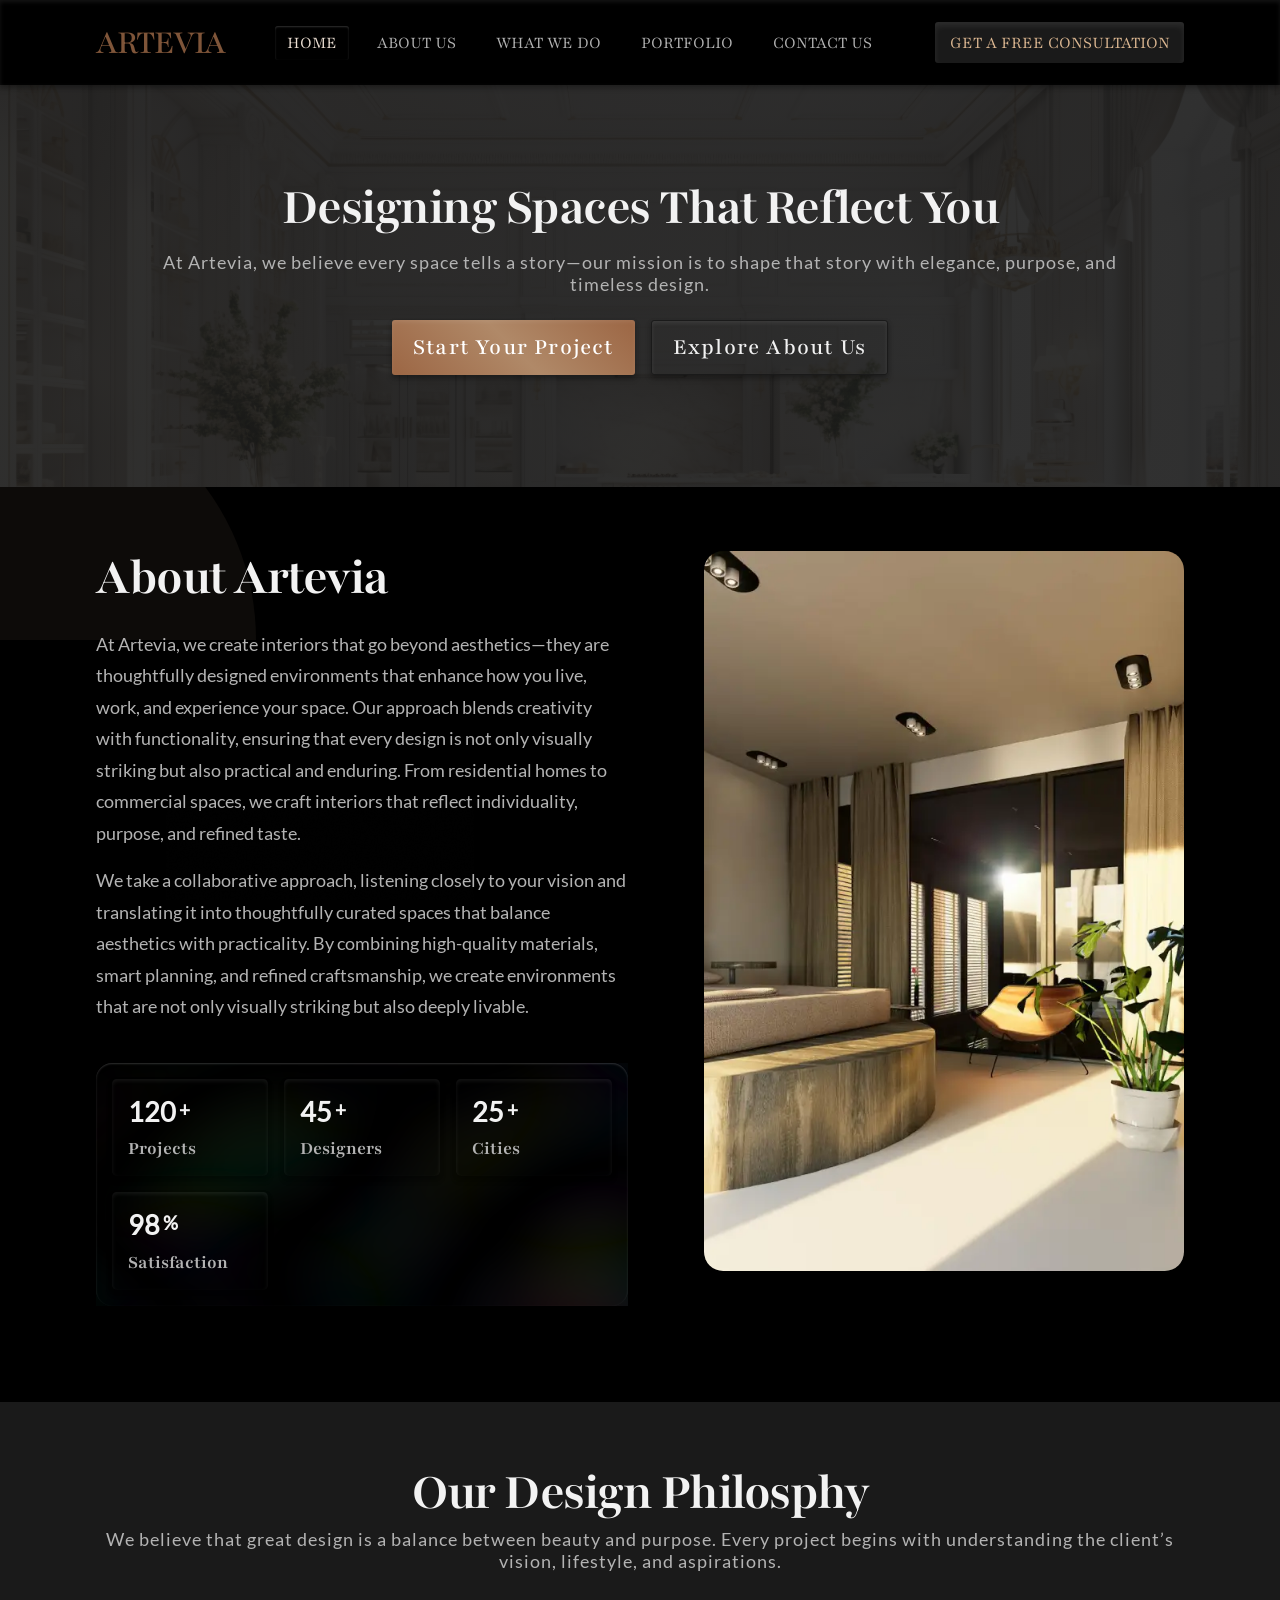
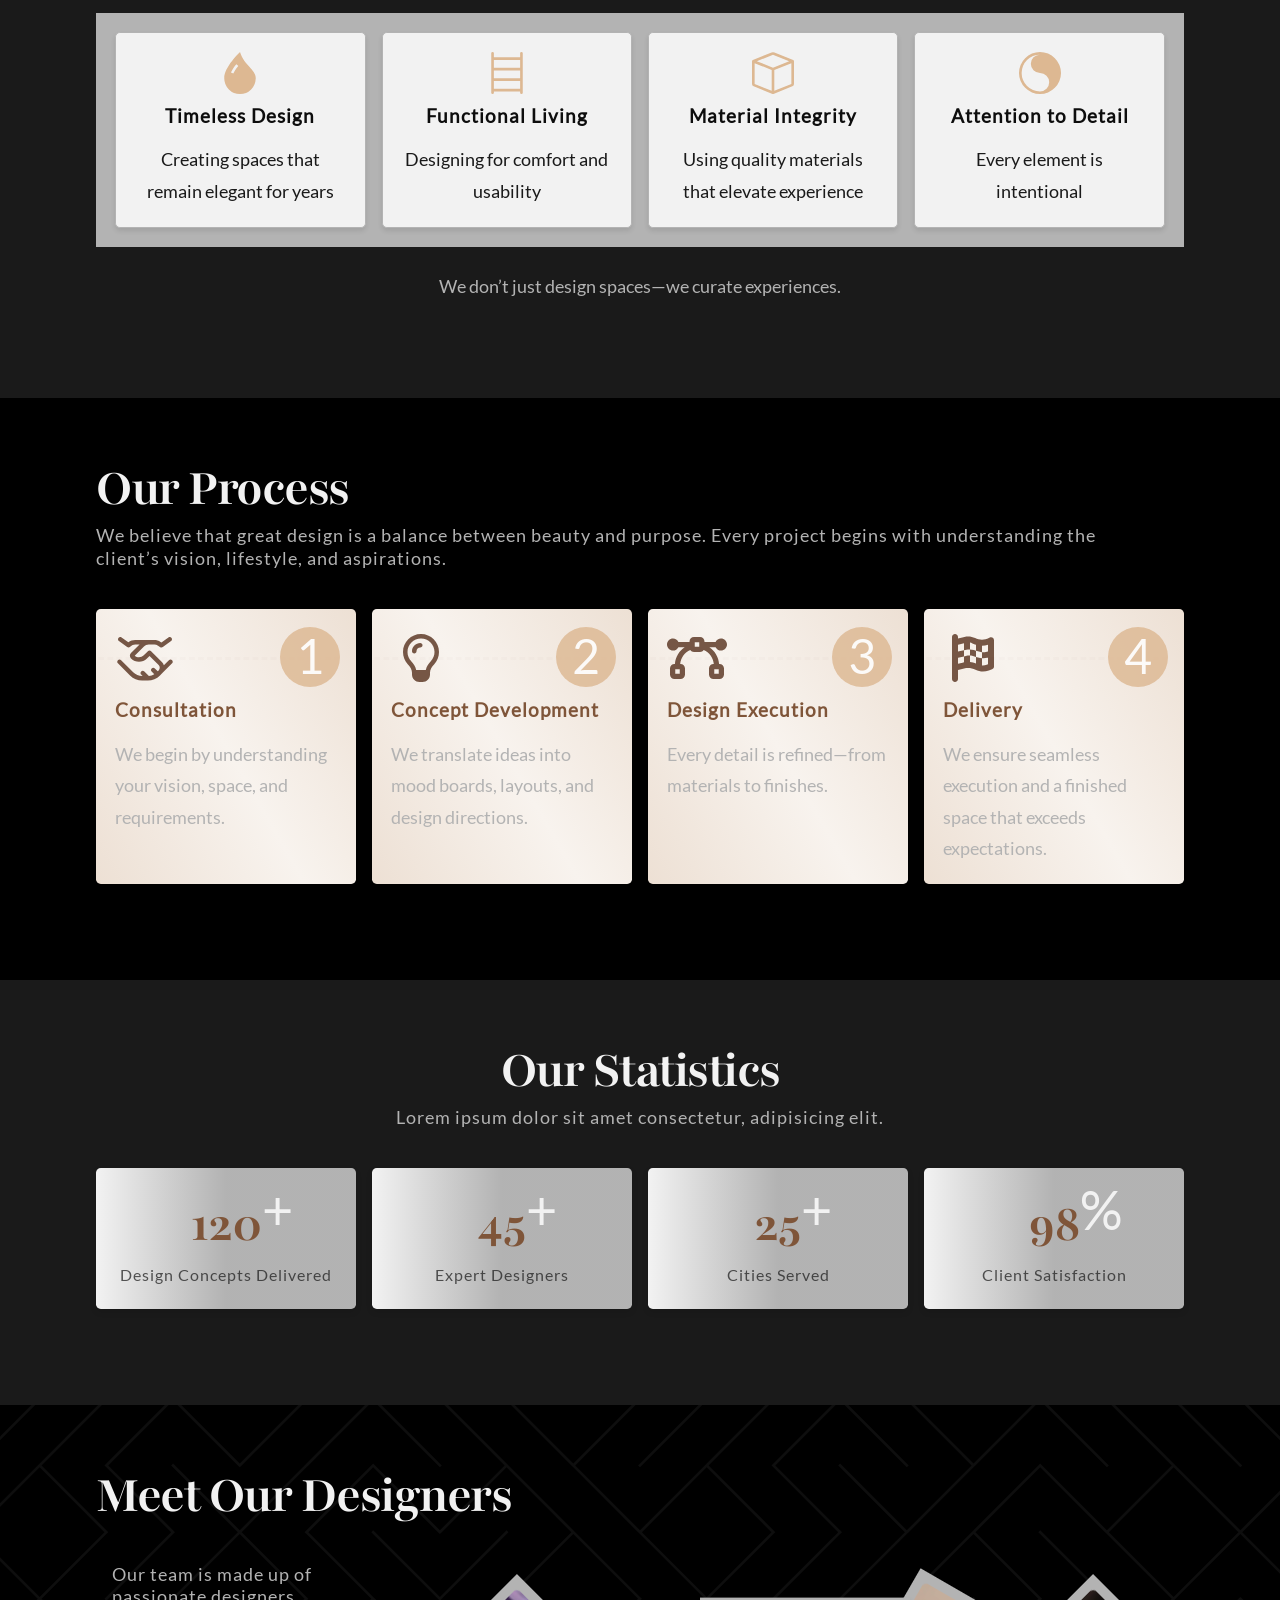
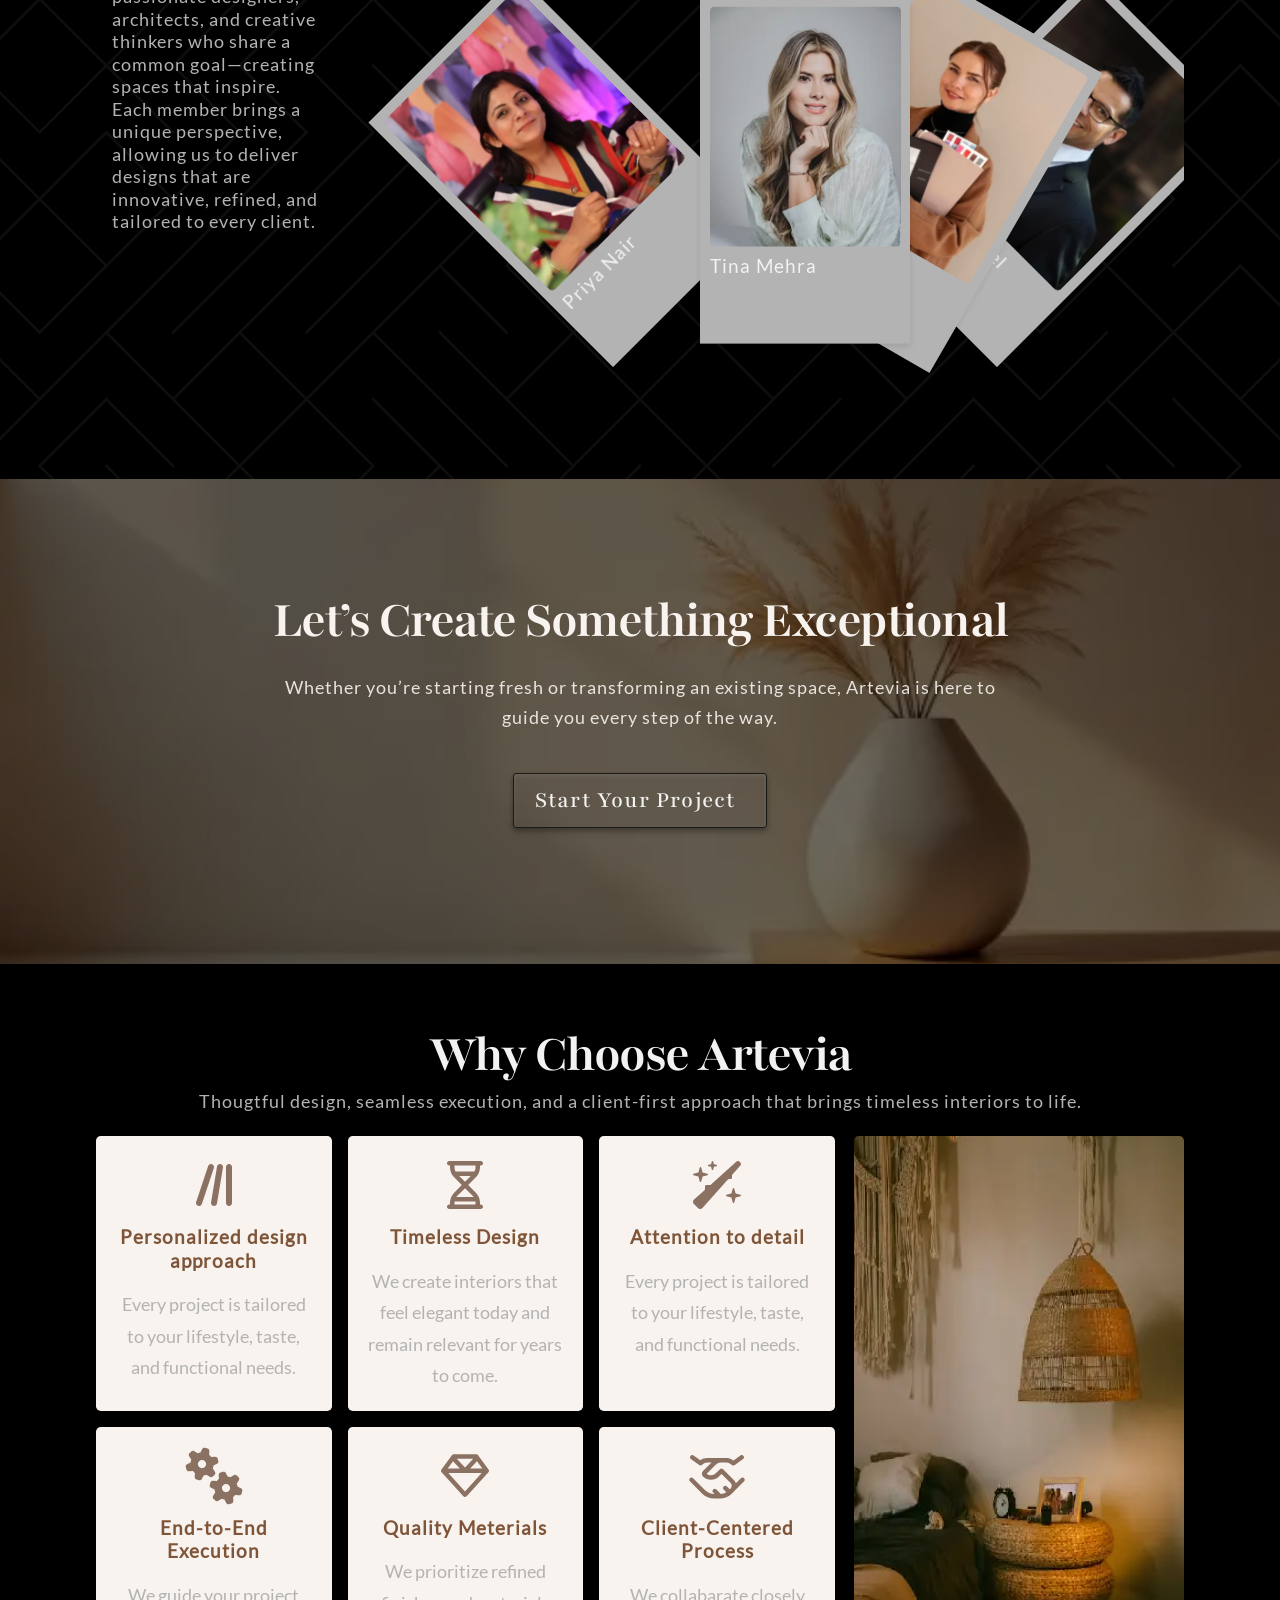
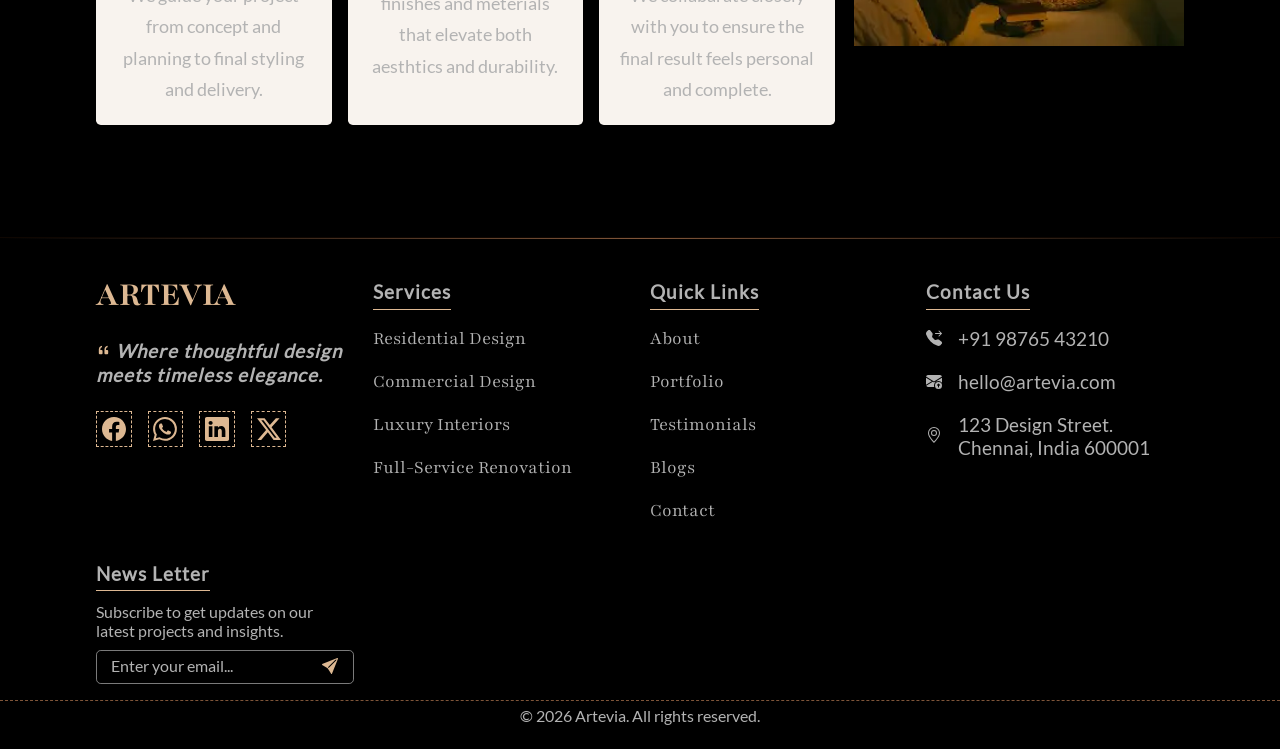
==== commit cdc2fbd3: "about aboutus section in about page" ====
--- a/about.html
+++ b/about.html
@@ -55,7 +55,9 @@
 
         
         
-        <section class="aboutBlog" id="aboutBlog">
+        <section class="aboutBlog ThemeBg-Light" id="aboutBlog">
+            <div class="bgCircles">
+            </div>
             <div class="aboutBlogCol aboutBlogCol1">
                 <header class="titleWrap">
                     <h2>About Artevia</h2>
@@ -72,7 +74,7 @@
                 <div class="aboutMetrics mt-24">
                     <svg viewBox="0 0 1000px 500px" xmlns="http://www.w3.org/2000/svg">
                         <filter id="noise1" x="0" y="0" width="100%" height="100%">
-                            <feTurbulence baseFrequency="0.012" stitchTiles="stitch" />
+                            <feTurbulence baseFrequency="0.005" stitchTiles="stitch" />
                         </filter>
                         <rect x="0" y="0" width="1000" height="500" fill="purple" filter="url(#noise1)" />
                     </svg>
@@ -113,83 +115,97 @@
             </div>
         </section>
         
-        <section class="philosophy">
-            <header class="titleWrap t-center">
-                <h2>Our Design Philosphy</h2>
-                <p class="titleCaption">
-                    We believe that great design is a balance between beauty and purpose. Every project begins with understanding the client’s vision, lifestyle, and aspirations.
-                </p>
-            </header>
-            <!-- Our philosophy is rooted in: -->
-            <div class="cardsSmall philosophyCards mt-24">
-
-                <div class="philosophyCard t-center">
-                    <div class="phiCardIcon">
-                        <img src="./Assets/images/about/fill-solid-full.svg" alt="icon" width="60px" />
-                    </div>
-                    <div class="phiCardContent">
-                        <h3 class="titleCaption">
+<section class="philosophy ThemeBg-Light">
+    <header class="titleWrap t-center">
+        <h2>Our Design Philosphy</h2>
+        <p class="titleCaption">
+            We believe that great design is a balance between beauty and purpose. Every project begins with understanding the client’s vision, lifestyle, and aspirations.
+        </p>
+    </header>
+    <!-- Our philosophy is rooted in: -->
+    <div class="cardsSmall philosophyCards mt-24">
+        <div class="philosophyCard t-center">
+            <svg viewBox="0 0 1000px 500px" xmlns="http://www.w3.org/2000/svg" id="glassEffect3">
+                <filter id="noise1" x="0" y="0" width="100%" height="100%">
+                    <feTurbulence baseFrequency="0.012" stitchTiles="stitch" />
+                </filter>
+                <rect x="0" y="0" width="1000" height="500" fill="purple" filter="url(#noise1)" />
+            </svg>
+            <div class="phiCardIcon">
+                <svg xmlns="http://www.w3.org/2000/svg" width="42" height="42" fill="currentColor" class="bi bi-droplet-fill" viewBox="0 0 16 16">
+                    <path d="M8 16a6 6 0 0 0 6-6c0-1.655-1.122-2.904-2.432-4.362C10.254 4.176 8.75 2.503 8 0c0 0-6 5.686-6 10a6 6 0 0 0 6 6M6.646 4.646l.708.708c-.29.29-1.128 1.311-1.907 2.87l-.894-.448c.82-1.641 1.717-2.753 2.093-3.13" />
+                </svg>
+            </div>
+            <div class="phiCardContent">
+                <h3 class="titleCaption">
                                             Timeless Design 
                                         </h3>
-                        <p class="mt-16">
-                            Creating spaces that remain elegant for years
-                        </p>
-                    </div>
-                </div>
-
-                <div class="philosophyCard t-center">
-                    <div class="phiCardIcon">
-                        <img src="./Assets/images/about/mattress-pillow-solid-full.svg" alt="icon" width="60px" />
-                    </div>
-                    <div class="phiCardContent">
-                        <h3 class="titleCaption">
+                <p class="mt-16">
+                    Creating spaces that remain elegant for years
+                </p>
+            </div>
+        </div>
+
+        <div class="philosophyCard t-center">
+            <div class="phiCardIcon">
+                <svg xmlns="http://www.w3.org/2000/svg" width="42" height="42" fill="currentColor" class="bi bi-bookshelf" viewBox="0 0 16 16">
+                    <path d="M2.5 0a.5.5 0 0 1 .5.5V2h10V.5a.5.5 0 0 1 1 0v15a.5.5 0 0 1-1 0V15H3v.5a.5.5 0 0 1-1 0V.5a.5.5 0 0 1 .5-.5M3 14h10v-3H3zm0-4h10V7H3zm0-4h10V3H3z" />
+                </svg>
+            </div>
+            <div class="phiCardContent">
+                <h3 class="titleCaption">
                                             Functional Living
                                         </h3>
-                        <p class="mt-16">
-                            Designing for comfort and usability
-                        </p>
-                    </div>
-                </div>
-
-                <div class="philosophyCard t-center">
-                    <div class="phiCardIcon">
-                        <img src="./Assets/images/about/ranking-star-solid-full.svg" alt="icon" width="60px" />
-                    </div>
-                    <div class="phiCardContent">
-                        <h3 class="titleCaption">
+                <p class="mt-16">
+                    Designing for comfort and usability
+                </p>
+            </div>
+        </div>
+
+        <div class="philosophyCard t-center">
+            <div class="phiCardIcon">
+                <svg xmlns="http://www.w3.org/2000/svg" width="42" height="42" fill="currentColor" class="bi bi-box" viewBox="0 0 16 16">
+                    <path d="M8.186 1.113a.5.5 0 0 0-.372 0L1.846 3.5 8 5.961 14.154 3.5zM15 4.239l-6.5 2.6v7.922l6.5-2.6V4.24zM7.5 14.762V6.838L1 4.239v7.923zM7.443.184a1.5 1.5 0 0 1 1.114 0l7.129 2.852A.5.5 0 0 1 16 3.5v8.662a1 1 0 0 1-.629.928l-7.185 2.874a.5.5 0 0 1-.372 0L.63 13.09a1 1 0 0 1-.63-.928V3.5a.5.5 0 0 1 .314-.464z"
+                    />
+                </svg>
+            </div>
+            <div class="phiCardContent">
+                <h3 class="titleCaption">
                             Material Integrity
                         </h3>
-                        <p class="mt-16">
-                            Using quality materials that elevate experience
-                        </p>
-                    </div>
-                </div>
-
-                <div class="philosophyCard t-center">
-                    <div class="phiCardIcon">
-                        <img src="./Assets/images/about/ruler-horizontal-solid-full.svg" alt="icon" width="60px" />
-                    </div>
-                    <div class="phiCardContent">
-                        <h3 class="titleCaption">
+                <p class="mt-16">
+                    Using quality materials that elevate experience
+                </p>
+            </div>
+        </div>
+
+        <div class="philosophyCard t-center">
+            <div class="phiCardIcon">
+                <svg xmlns="http://www.w3.org/2000/svg" width="42" height="42" fill="currentColor" class="bi bi-brilliance" viewBox="0 0 16 16">
+                    <path d="M8 16A8 8 0 1 1 8 0a8 8 0 0 1 0 16M1 8a7 7 0 0 0 7 7 3.5 3.5 0 1 0 0-7 3.5 3.5 0 1 1 0-7 7 7 0 0 0-7 7" />
+                </svg>
+            </div>
+            <div class="phiCardContent">
+                <h3 class="titleCaption">
                                             Attention to Detail
                                         </h3>
-                        <p class="mt-16">
-                            Every element is intentional
-                        </p>
-                    </div>
-                </div>
-            </div>
-            <div class="philCardQuote t-center mt-24">
-
-                <p>We don’t just design spaces—we curate experiences.</p>
-            </div>
-
-            </div>
-
-
-        </section>
-        
-        <section class="process themeBg-white">
+                <p class="mt-16">
+                    Every element is intentional
+                </p>
+            </div>
+        </div>
+    </div>
+    <div class="philCardQuote t-center mt-24">
+
+        <p>We don’t just design spaces—we curate experiences.</p>
+    </div>
+
+    </div>
+
+
+</section>
+        
+        <section class="process">
             <header class="titleWrap">
                 <h2>Our Process</h2>
                 <p class="titleCaption l-align">
@@ -255,7 +271,7 @@
                 </div>
         </section>
         
-        <section class="achivements">
+        <section class="achivements ThemeBg-Light">
             <header class="titleWrap t-center">
                 <h2>Our Statistics</h2>
                 <p class="titleCaption">
@@ -302,7 +318,7 @@
             </div>
         </section>
         
-        <section class="team themeBg-white">
+        <section class="team">
             <header class="titleWrap">
                 <h2>Meet Our Designers</h2>
             </header>
@@ -312,7 +328,7 @@
                     every client.
                 </p>
                 <div class="designers cardsSmall mt-24">
-                    <div class="designerProfile">
+                    <div class="designerProfile" style="--x: 0; --z: -45">
                         <div class="dfImage">
                             <img src="./Assets/images/team/team1.webp" alt="team profile image" width="210px" />
                         </div>
@@ -325,7 +341,7 @@
                             </p>
                         </div>
                         <div class="dSocial">
-                            <!-- <a href="#" class="socialIcon">
+                            <a href="#" class="socialIcon">
                                 <img src="./Assets/images/footer/facebook.svg" alt="facebook icon" width="24px">
                             </a>
                             <a href="#" class="socialIcon">
@@ -336,11 +352,11 @@
                             </a>
                             <a href="#" class="socialIcon">
                                 <img src="./Assets/images/footer/twitter-x.svg" alt="twitter-x icon" width="24px">
-                            </a> -->
-                        </div>
-                    </div>
-
-                    <div class="designerProfile">
+                            </a>
+                        </div>
+                    </div>
+
+                    <div class="designerProfile" style="--x: 1; --z: -30">
                         <div class="dfImage">
                             <img src="./Assets/images/team/team2.webp" alt="team profile image" width="210px" />
                         </div>
@@ -368,7 +384,7 @@
                         </div>
                     </div>
 
-                    <div class="designerProfile">
+                    <div class="designerProfile" style="--x: 2; --z: 0">
                         <div class="dfImage">
                             <img src="./Assets/images/team/team3.webp" alt="team profile image" width="210px" />
                         </div>
@@ -396,7 +412,7 @@
                         </div>
                     </div>
 
-                             <div class="designerProfile">
+                             <div class="designerProfile" style="--x: 3; --z: 30">
                         <div class="dfImage">
                             <img src="./Assets/images/team/team5.webp" alt="team profile image" width="210px" />
                         </div>
@@ -424,7 +440,7 @@
                         </div>
                     </div>
 
-                    <div class="designerProfile">
+                    <div class="designerProfile" style="--x: 4; --z: 45">
                         <div class="dfImage">
                             <img src="./Assets/images/team/team4.webp" alt="team profile image" width="210px" />
                         </div>
@@ -455,7 +471,7 @@
             </div>
         </section>
         
-        <section class="bottomCTA about">
+        <section class="bottomCTA about ThemeBg-Light">
             <header class="titleWrap t-center">
                 <h2>Let’s Create Something Exceptional </h2>
                 <p class="titleCaption mt-24">
@@ -478,7 +494,7 @@
                 <p class="titleCaption">
                     Thougtful design, seamless execution, and a client-first approach that brings timeless interiors to life.
                 </p>
-                <div class="whyChooseGrid  mt-24">
+                <div class="whyChooseGrid mt-24">
                     <div class="whyChContent cardsSmall">
                         <div class="whyChCard">
                             <div class="cardImg">
--- a/Assets/css/responsive/desktop.css
+++ b/Assets/css/responsive/desktop.css
@@ -179,7 +179,6 @@
   }
   .team{
     position: relative;
-    background: #fff !important;
   }
   .team::before{
     position: absolute;
@@ -191,7 +190,7 @@
     background: url("../../images/team/pattern.svg");
     background-size: cover;
     background-repeat: no-repeat;
-    opacity: 0.12;
+    opacity: 0.06;
     z-index: -1;
   }
   .designersGrid > p{
--- a/Assets/css/style.css
+++ b/Assets/css/style.css
@@ -928,12 +928,12 @@
 }
 .bottomCTA {
   position: relative;
-  background: transparent;
 }
 .bottomCTA {
   padding-block: 7.2rem !important;
 }
-.bottomCTA::before{
+.bottomCTA::before,
+.bottomCTA::after{
   content: "";
   position: absolute;
   width: 100%;
@@ -944,10 +944,14 @@
   pointer-events: none;
   z-index: -1;
 }
-.bottomCTA::before {
-  background: url("../images/dots.png");
+.bottomCTA::before{
+  background: var(--bg-dark);
+}
+.bottomCTA::after {
+  background: url("../images/blogs/flower-vase-modern-interior.webp");
   background-repeat: no-repeat;
   background-size: cover;
+  background-position: center;
   opacity: 0.42;
 }
 .bottomCTA h2,
@@ -1795,9 +1799,8 @@
   height: 100%;
   left: 0;
   top: 0;
-  background: url("../images/about/texture.svg");
+  /* background: url("../images/about/texture.svg"); */
   background-size: cover;
-  background-position: start;
   opacity: 0.12;
   z-index: -1;
 }
@@ -1829,7 +1832,22 @@
     var(--bg-light) 20%,
     var(--bg-light)
   );
-  opacity: 0.5;
+  opacity: 0.9;
+}
+.bgCircles{
+  position: absolute;
+  width: 100%;
+  height: 100%;
+  left: 0;
+  top: 0;
+  z-index: -1;
+  background-image: url("../images/blogs/circle1.svg");
+  background-attachment: fixed;
+  opacity: 0.06;
+}
+.bgCircles svg circle{
+  fill: var(--theme-300);
+  opacity: 0.3;
 }
 .aboutMetrics{
   position: relative;
@@ -1867,16 +1885,40 @@
   grid-template-columns: repeat(auto-fit, minmax(210px, 1fr));
   gap: 1rem;
 }
+.philosophyCards{
+  position: relative;
+  background: var(--text-muted);
+  padding: 1.2rem;
+  overflow: hidden;
+}
+.philosophyCard #glassEffect3{
+  position: absolute;
+  width: 100%;
+  height: 100%;
+  left: 0;
+  top: 0;
+  opacity: 0.12;
+  z-index: -1;
+}
 .philosophyCards .philosophyCard,
 .processCards .processCard,
 .whyChCard {
-  background: #fff;
-  background: linear-gradient(to top, transparent, rgba(255, 255, 255, 0.89));
+  background: var(--text);
   padding: 1.2rem;
   border-radius: 0.3rem;
   box-shadow: 0px 3px 5px rgba(0, 0, 0, 0.1);
 }
+.philosophyCard h3{
+  color: var(--bg);
+}
+.philosophyCard p{
+  color: var(--bg-light);
+}
+.philosophyCard svg path{
+  fill: var(--theme-300);
+}
 .philosophyCards .philosophyCard {
+  border: 1px solid var(--text-muted);
   transition: 0.3s ease-in-out;
 }
 .philosophyCards .philosophyCard:hover {
@@ -1947,7 +1989,7 @@
 }
 .achiveCounter {
   background: rgba(255, 255, 255, 0.534);
-  background: linear-gradient(to bottom, var(--theme-100), var(--theme-50));
+  background: linear-gradient(90deg, var(--text), var(--text-muted), var(--text-muted));
   padding: 1.5rem 1rem;
   border-radius: 0.3rem;
   box-shadow: 0px 3px 6px rgba(0, 0, 0, 0.1);
@@ -1958,14 +2000,17 @@
   font-size: clamp(42px, 4.2vw, 60px);
   color: var(--theme-500);
 }
+.achiveCounter h3 span{    color: var(--text);
+    font-weight: 100 !important;
+    position: absolute;
+    margin-top: -15px;
+}
 .achiveCounter .titleCaption {
-  color: var(--theme-500);
+  color: var(--bg-light);
   opacity: 0.72;
 }
 .designersGrid {
-  display: grid;
-  grid-template-columns: 1fr 3fr;
-  justify-content: space-between;
+  display: flex;
   gap: 1.2rem;
 }
 .designersGrid .cardsSmall {
@@ -1974,25 +2019,51 @@
   overflow: hidden;
 }
 .designersGrid > p {
-  min-width: 300px;
-  max-width: 480px;
+  min-width: 240px;
+  max-width: 240px;
 }
 .designers {
+  transform-style: preserve-3d;
+  perspective: 1000px;
   max-width: 100%;
-  /* border: 1px solid red; */
+  min-height: 420px;
+}
+.designerProfile:nth-child(1) {
+  z-index: 1;
+}
+
+.designerProfile:nth-child(2) {
+  z-index: 2;
+}
+
+.designerProfile:nth-child(3) {
+  z-index: 3;
+}
+.designerProfile:nth-child(4) {
+  z-index: 2;
+}
+.designerProfile:nth-child(5) {
+  z-index: 1;
+}
+
+
+.designerProfile:nth-child(4) {
+  z-index: 2;
 }
 .designerProfile {
-  min-width: 210px;
-  max-width:300px;
-  height: max-content;
+  position: absolute;
+  width: 210px;
   padding: 0.6rem 0.6rem 2.1rem;
   box-shadow: 0px 3px 6px rgba(0, 0, 0, 0.1);
-  background: var(--theme-50);
-  overflow: hidden;
+  background: var(--text-muted);
+  overflow: hidden;
+  margin-left: calc(var(--x) * 120px);
+  transform: translate3d(50%, 10%, 0) 
+    rotateZ(calc(var(--z) * 1deg));
 }
 .designerProfile .dfImage {
-  max-width: 420px;
-  max-height: 300px;
+  max-width: 300px;
+  max-height: 240px;
   border-radius: 0.3rem;
   overflow: hidden;
 }
@@ -2005,7 +2076,7 @@
 }
 .dName .titleCaption{
   font-weight: 500;
-  color: var(--theme-500);
+  color: var(--text);
 }
 .dRole p{
   font-weight: 700;
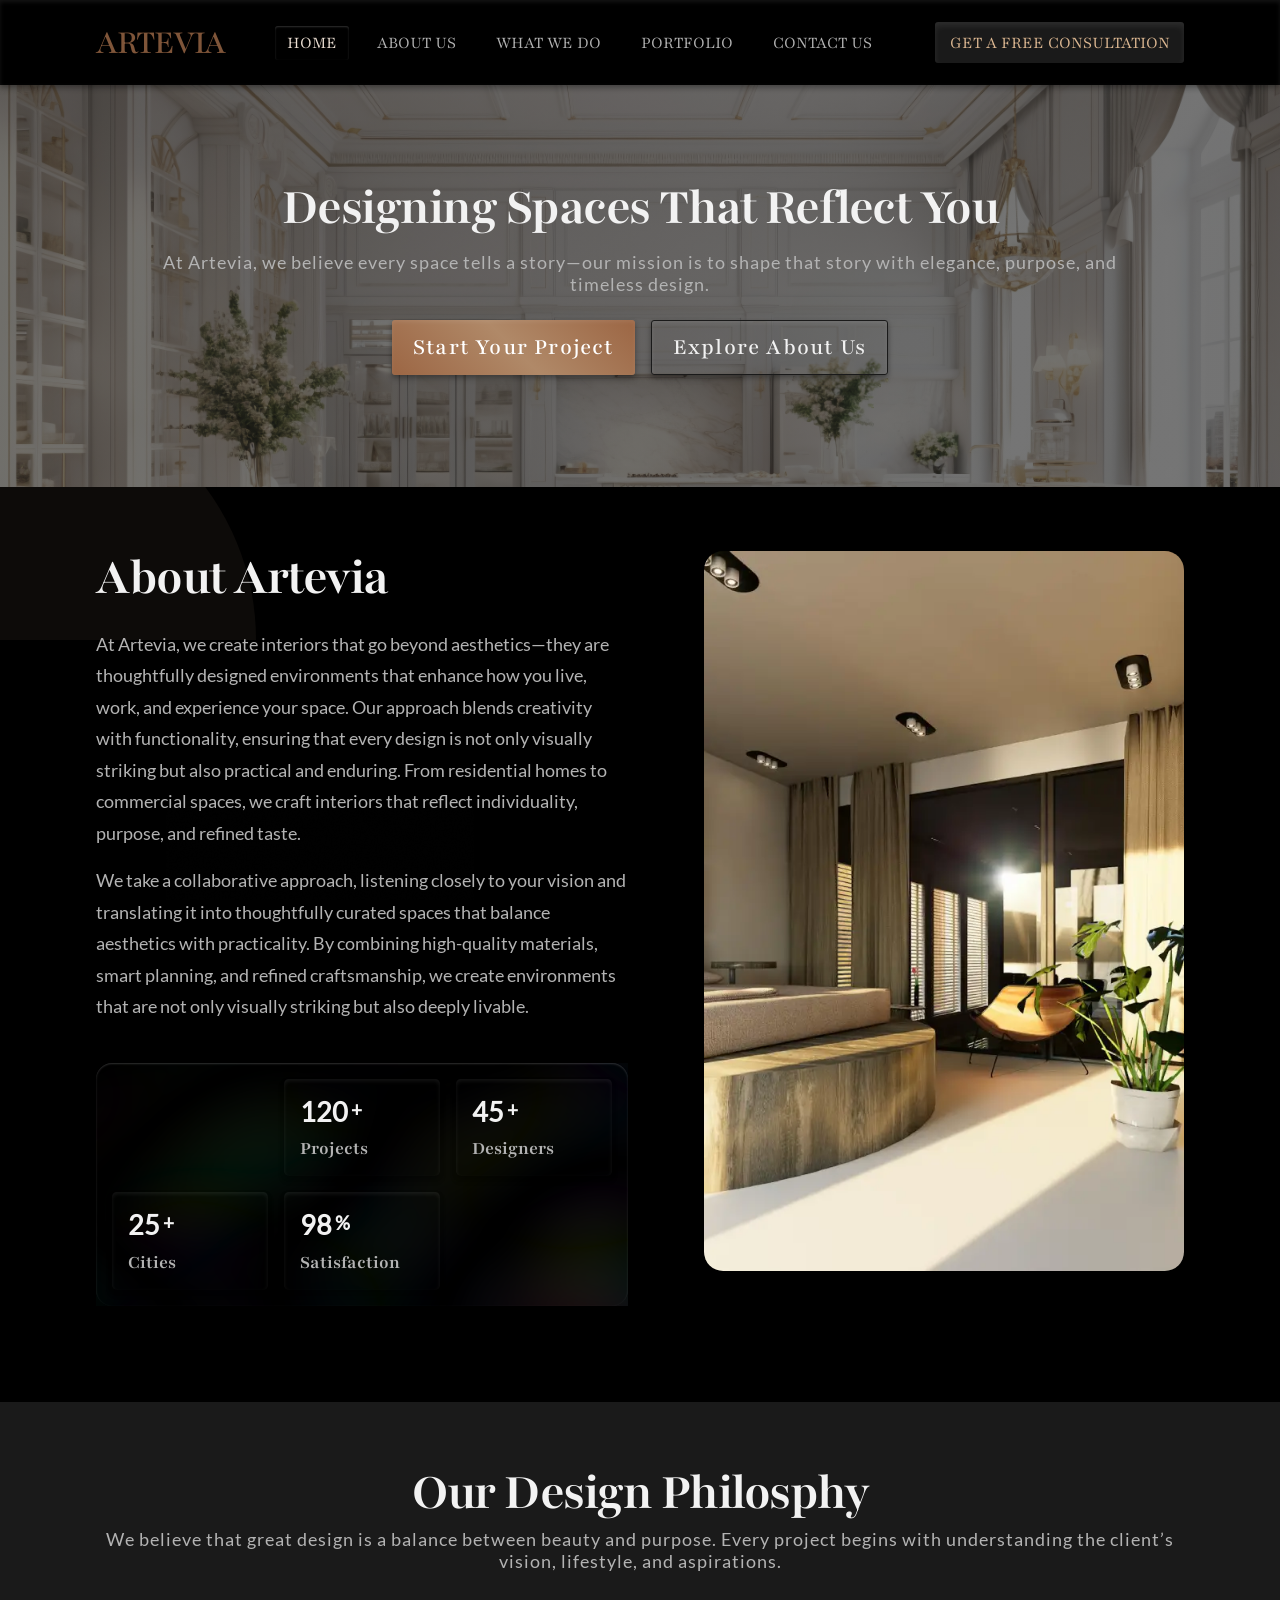
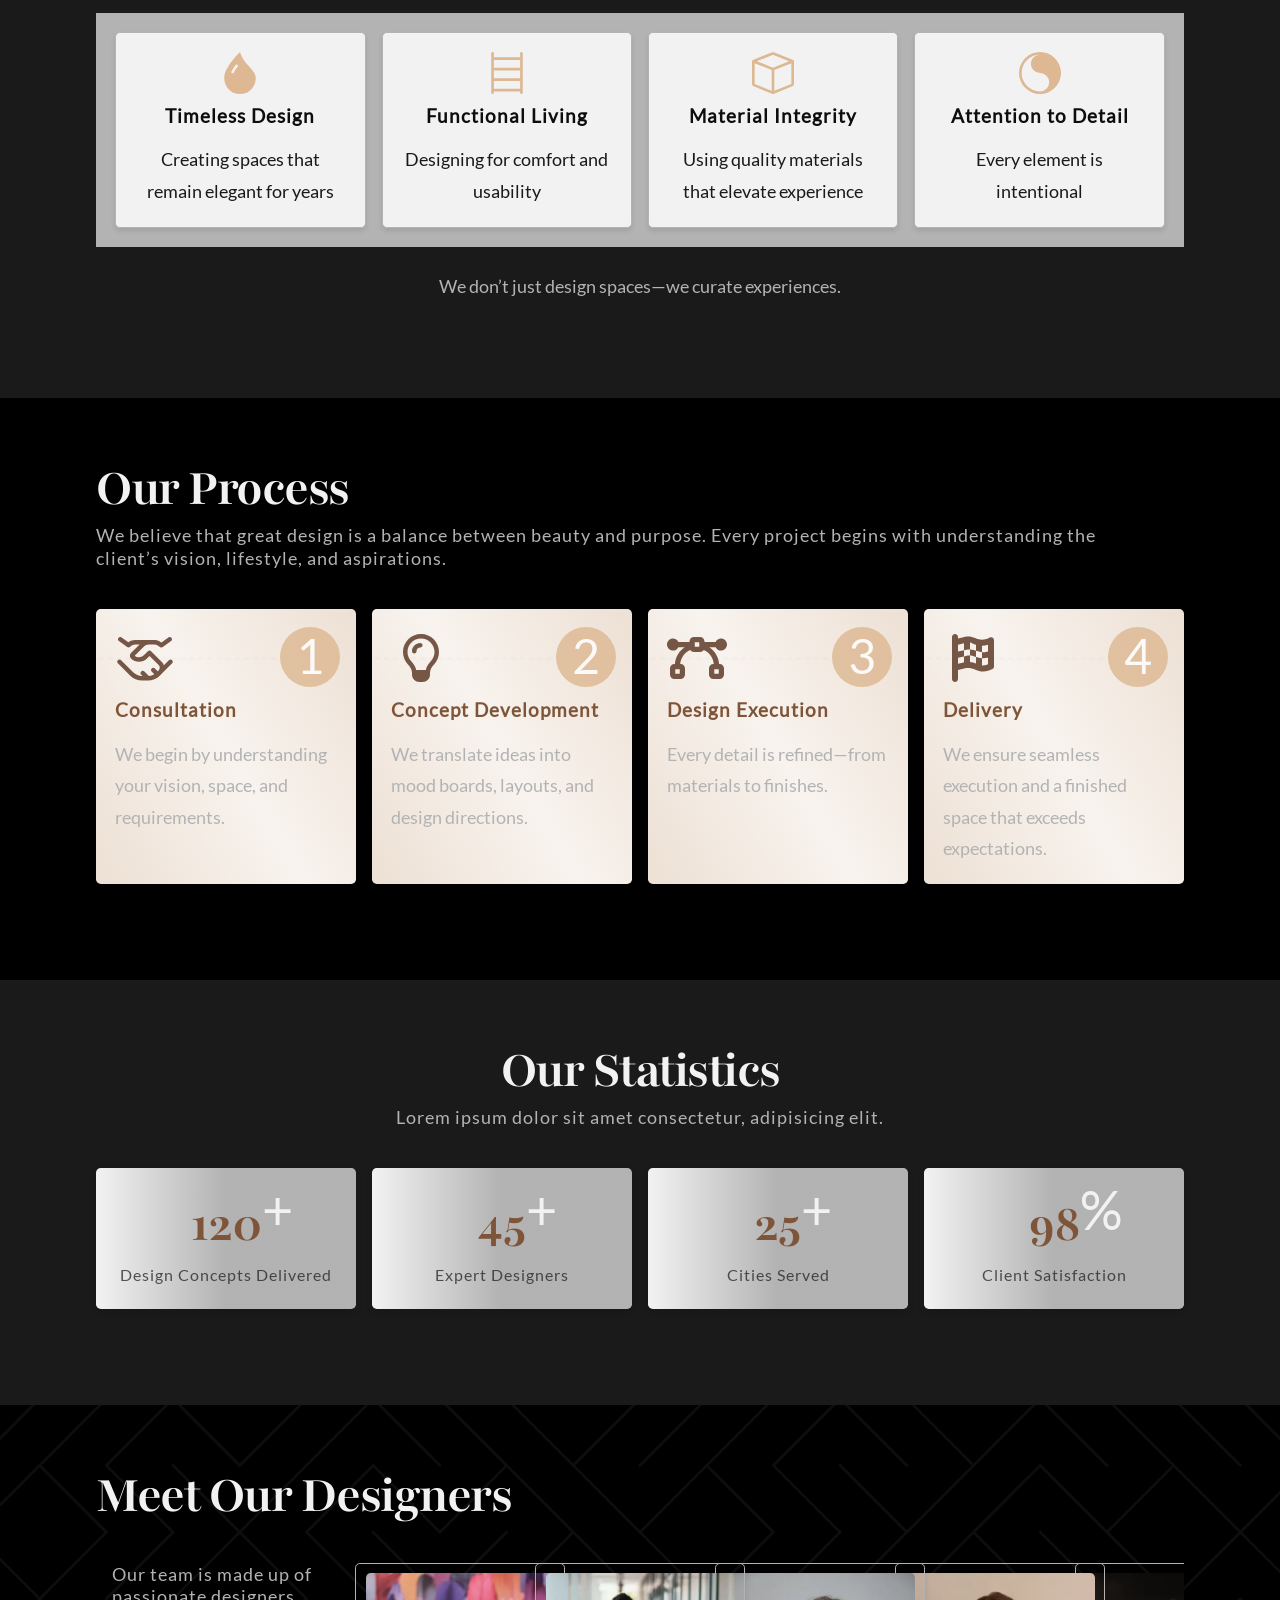
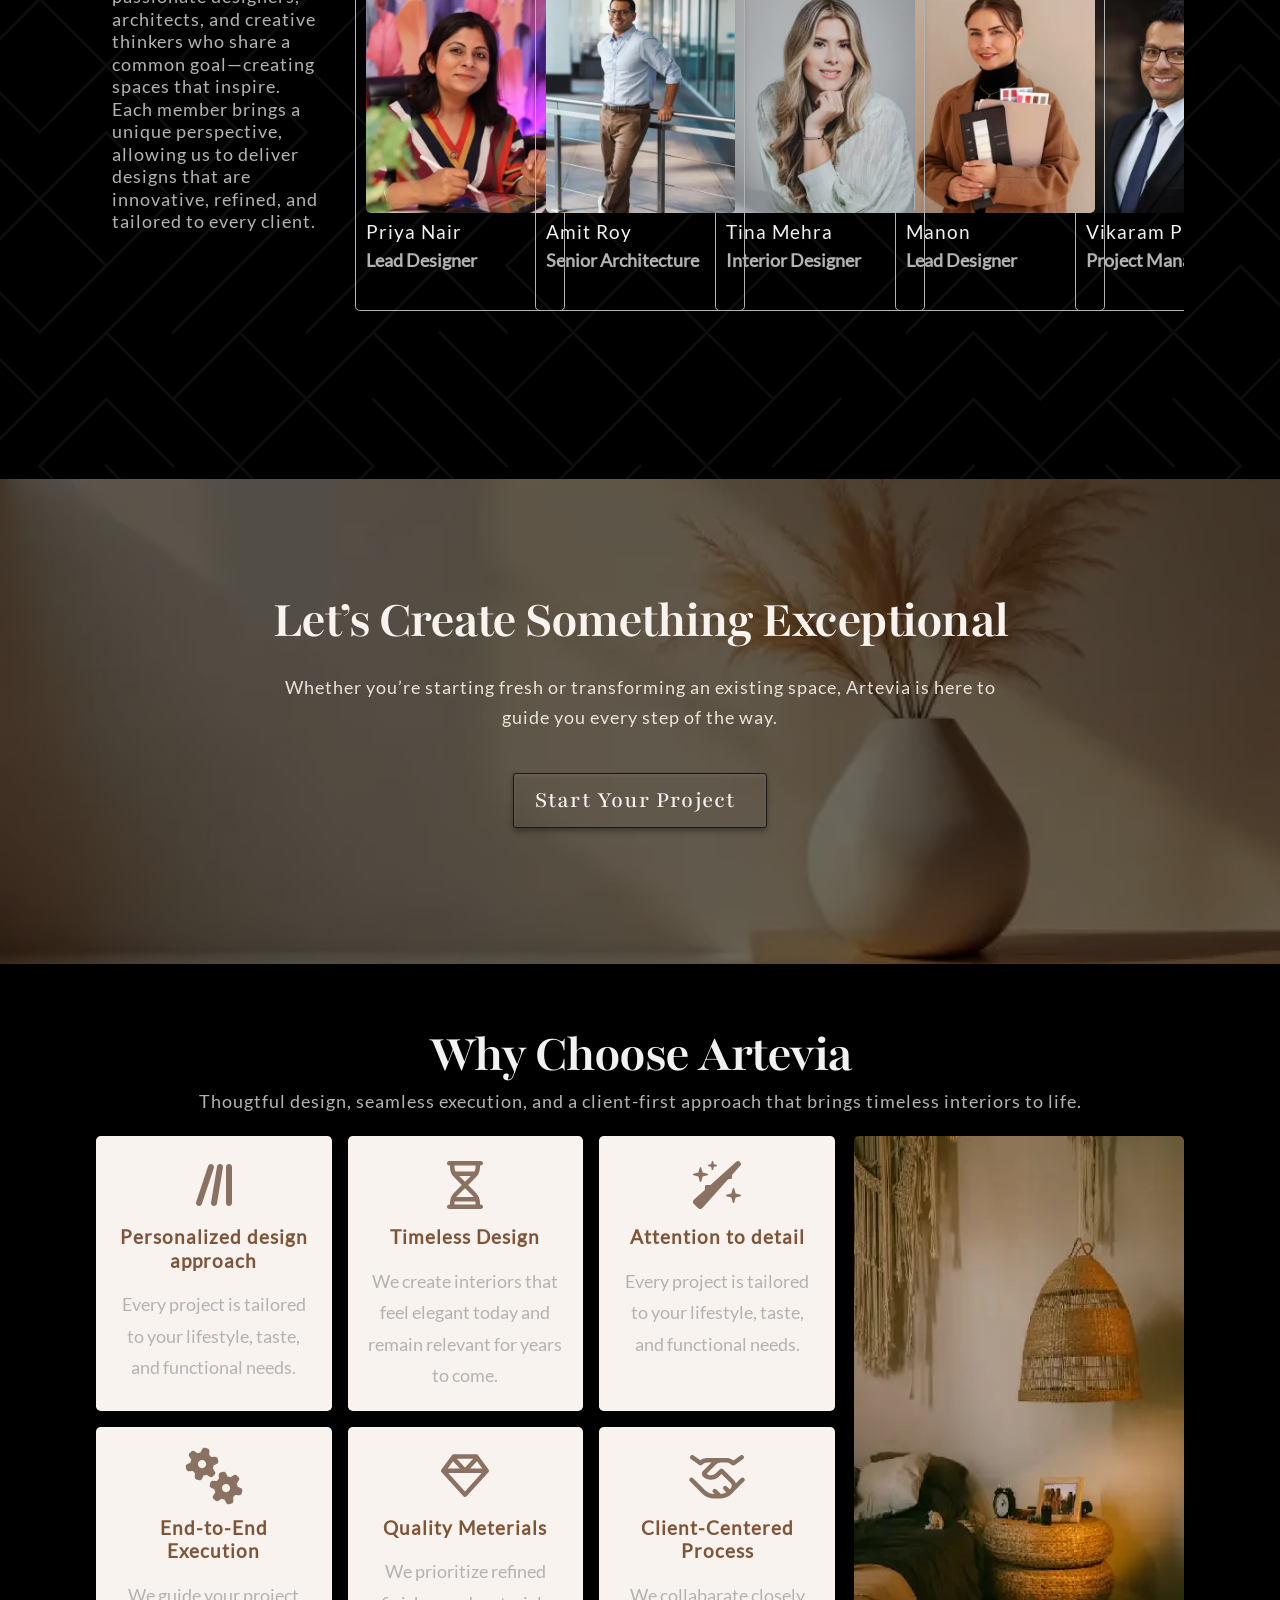
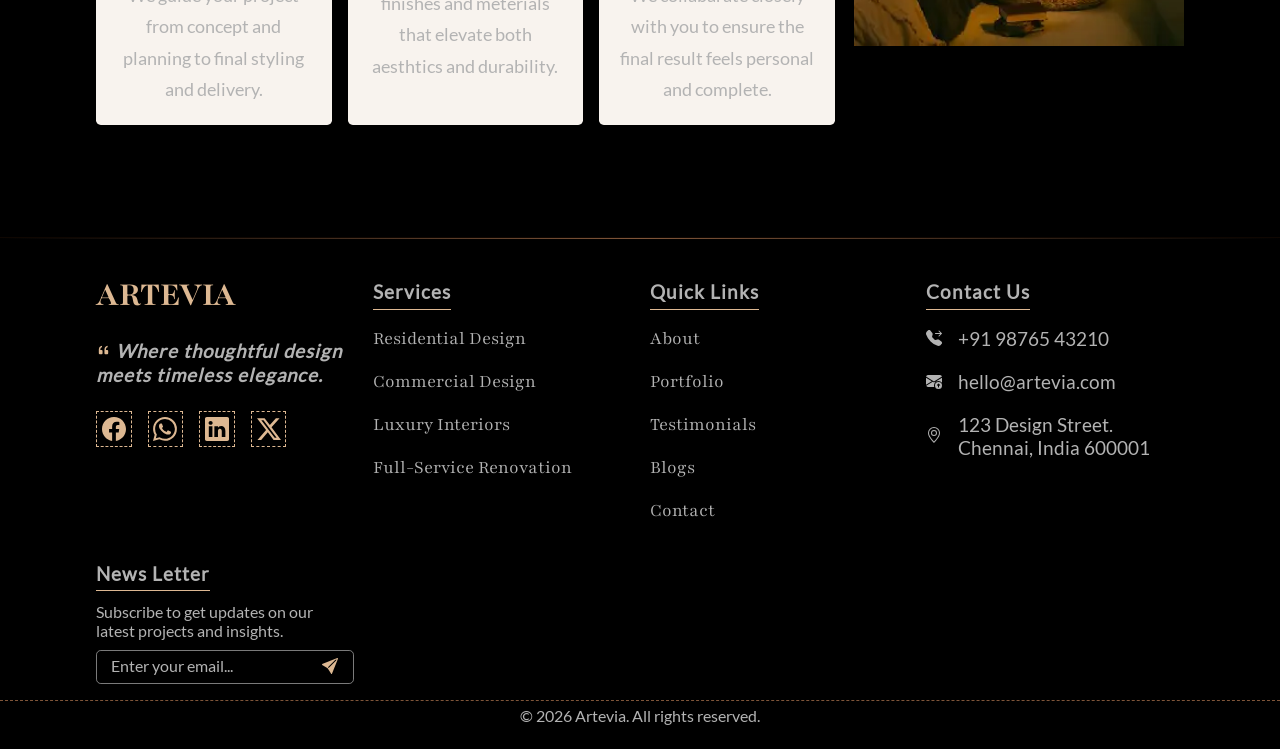
==== commit e21fc133: "about section and team changes" ====
--- a/about.html
+++ b/about.html
@@ -72,12 +72,14 @@
                 </header>
                 
                 <div class="aboutMetrics mt-24">
+                    <span aria-hidden="true">
                     <svg viewBox="0 0 1000px 500px" xmlns="http://www.w3.org/2000/svg">
                         <filter id="noise1" x="0" y="0" width="100%" height="100%">
                             <feTurbulence baseFrequency="0.005" stitchTiles="stitch" />
                         </filter>
                         <rect x="0" y="0" width="1000" height="500" fill="purple" filter="url(#noise1)" />
                     </svg>
+                    </span>
                     <div class="metricCounter mc1">
                         <div class="counterData"><span data-count="120" class="counterVal">120</span> <span class="counterText">+</span></div> 
                         <h3>
@@ -328,6 +330,7 @@
                     every client.
                 </p>
                 <div class="designers cardsSmall mt-24">
+                    <div class="bottomCirlce"></div>
                     <div class="designerProfile" style="--x: 0; --z: -45">
                         <div class="dfImage">
                             <img src="./Assets/images/team/team1.webp" alt="team profile image" width="210px" />
--- a/Assets/css/style.css
+++ b/Assets/css/style.css
@@ -1832,7 +1832,7 @@
     var(--bg-light) 20%,
     var(--bg-light)
   );
-  opacity: 0.9;
+  opacity: 0.6;
 }
 .bgCircles{
   position: absolute;
@@ -2030,12 +2030,12 @@
 }
 .designerProfile:nth-child(1) {
   z-index: 1;
-}
-
+  transform: translate3d(50%, 0%, 0) 
+    rotateY(calc(0deg));
+}
 .designerProfile:nth-child(2) {
   z-index: 2;
 }
-
 .designerProfile:nth-child(3) {
   z-index: 3;
 }
@@ -2044,22 +2044,20 @@
 }
 .designerProfile:nth-child(5) {
   z-index: 1;
-}
-
-
-.designerProfile:nth-child(4) {
-  z-index: 2;
 }
 .designerProfile {
   position: absolute;
   width: 210px;
   padding: 0.6rem 0.6rem 2.1rem;
   box-shadow: 0px 3px 6px rgba(0, 0, 0, 0.1);
-  background: var(--text-muted);
-  overflow: hidden;
-  margin-left: calc(var(--x) * 120px);
-  transform: translate3d(50%, 10%, 0) 
-    rotateZ(calc(var(--z) * 1deg));
+  /* background: var(--text-); */
+  background: transparent;
+  border: 1px solid var(--text-muted);
+  overflow: hidden;
+  border-radius: 0.3rem;
+  margin-left: calc(var(--x) * 180px);
+  /* transform: translate3d(50%, 10%, 0) 
+    rotateZ(calc(var(--z) * 1deg)); */
 }
 .designerProfile .dfImage {
   max-width: 300px;
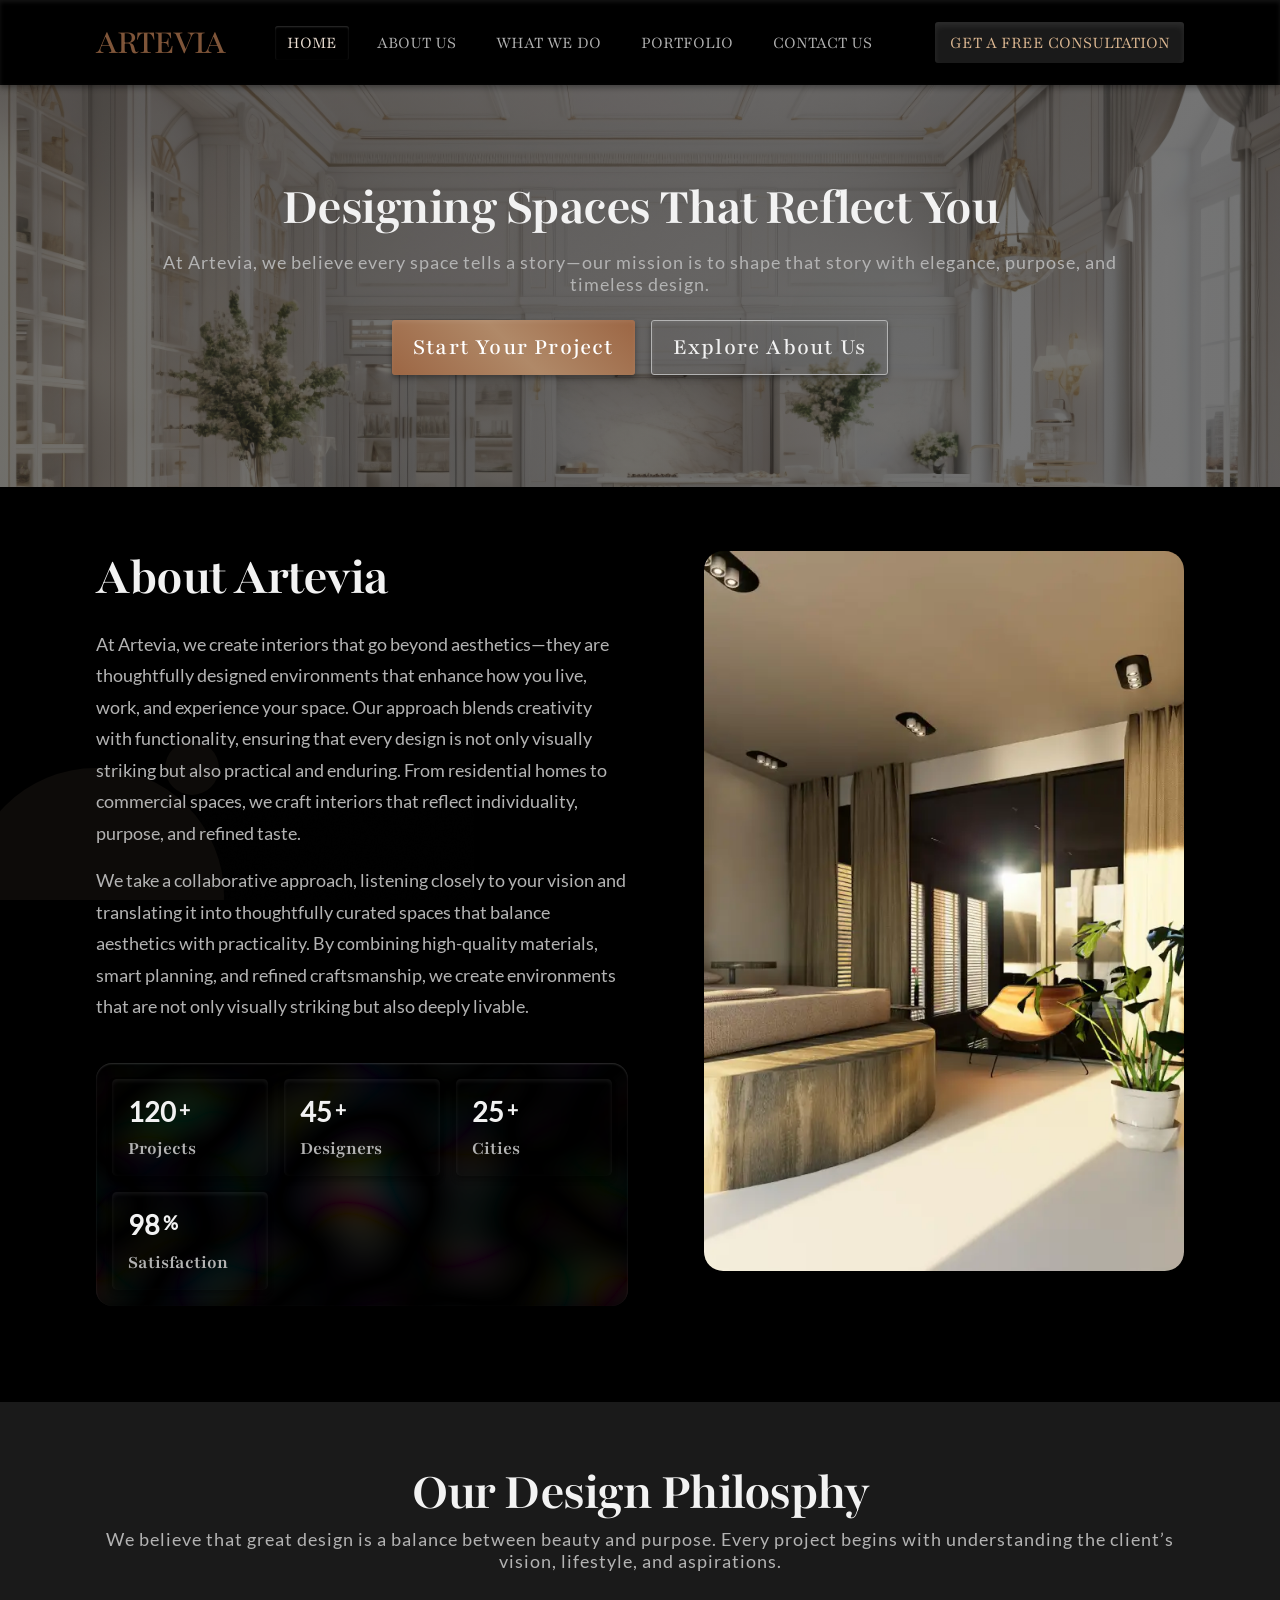
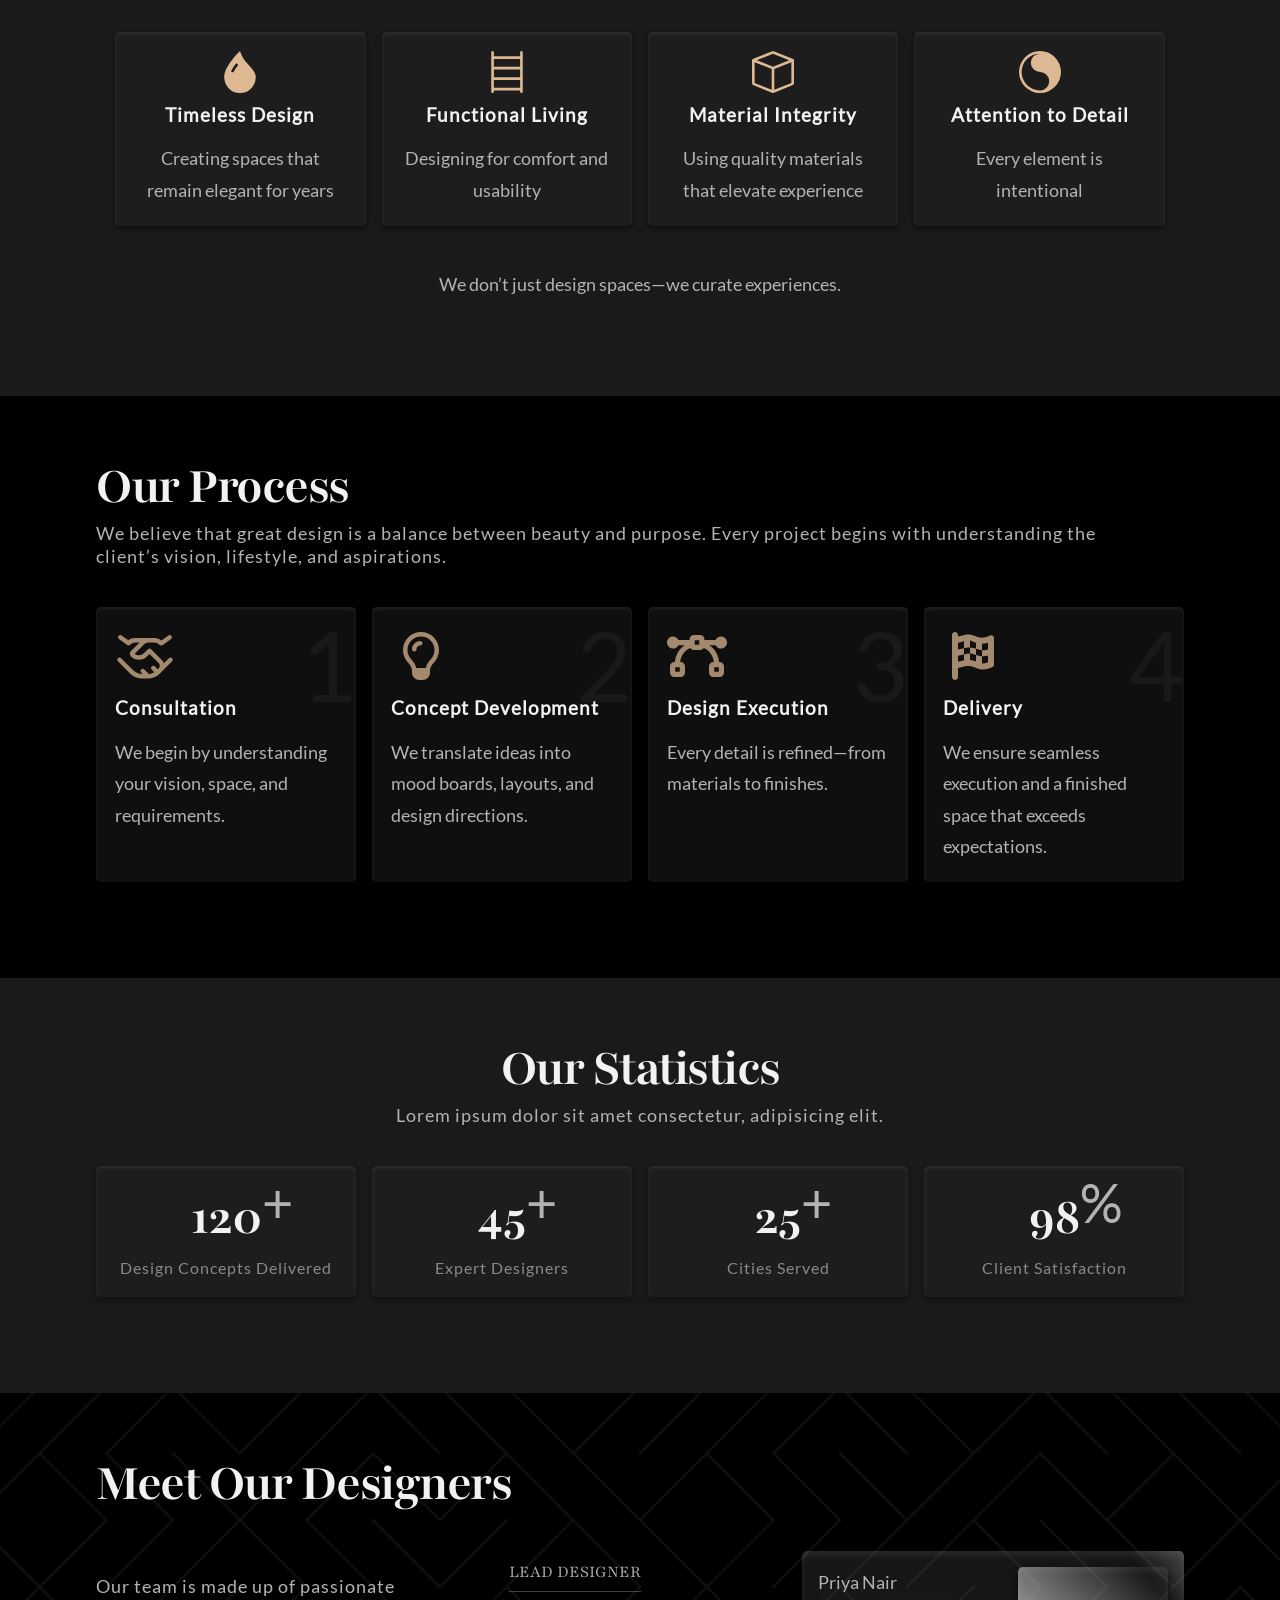
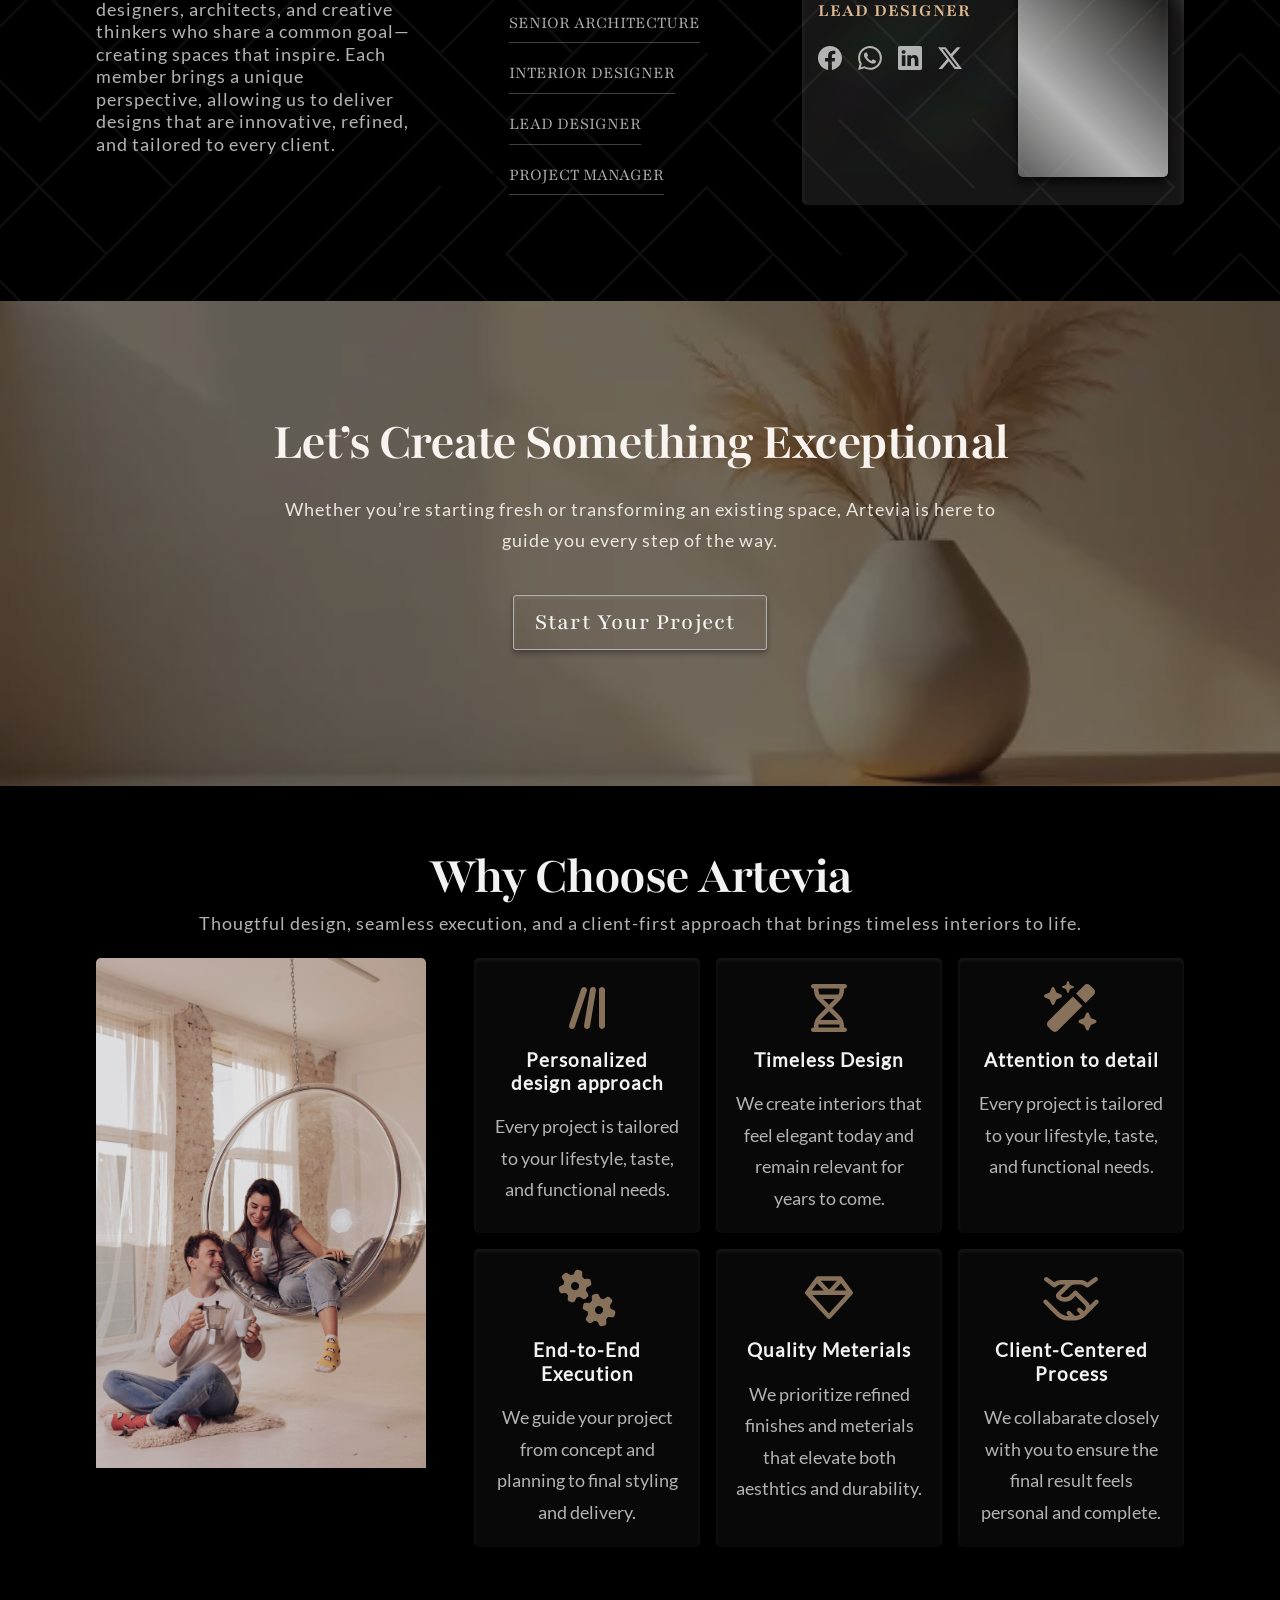
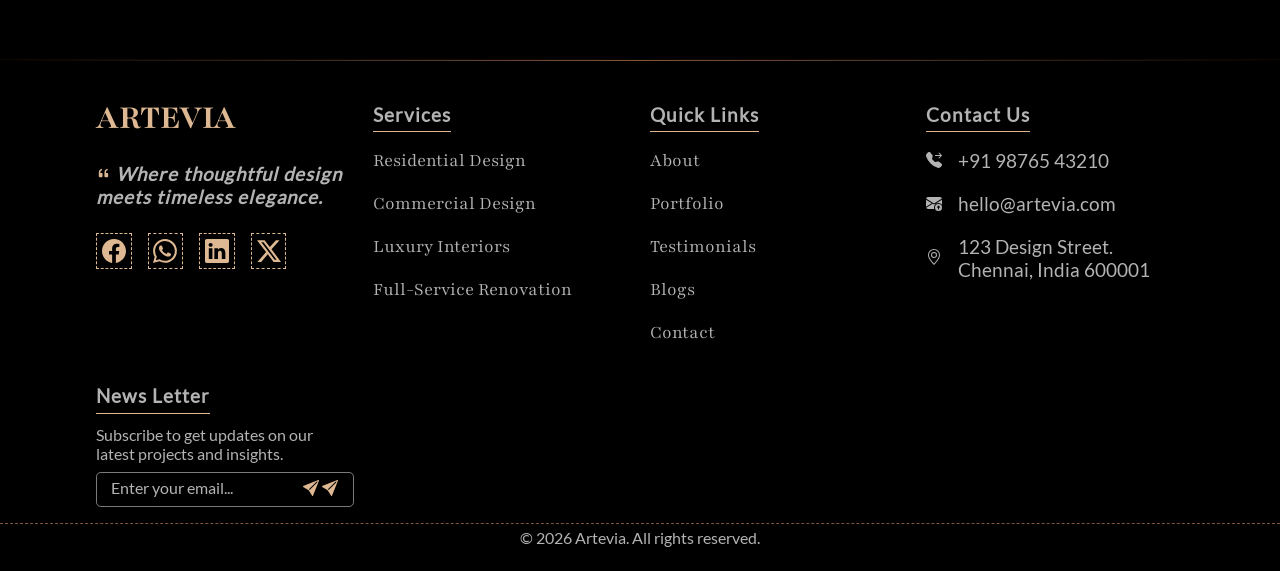
==== commit f9e64a57: "about page changes" ====
--- a/about.html
+++ b/about.html
@@ -72,14 +72,12 @@
                 </header>
                 
                 <div class="aboutMetrics mt-24">
-                    <span aria-hidden="true">
-                    <svg viewBox="0 0 1000px 500px" xmlns="http://www.w3.org/2000/svg">
+                    <svg viewBox="0 0 1000 500" xmlns="http://www.w3.org/2000/svg" aria-hidden="true">
                         <filter id="noise1" x="0" y="0" width="100%" height="100%">
                             <feTurbulence baseFrequency="0.005" stitchTiles="stitch" />
                         </filter>
                         <rect x="0" y="0" width="1000" height="500" fill="purple" filter="url(#noise1)" />
                     </svg>
-                    </span>
                     <div class="metricCounter mc1">
                         <div class="counterData"><span data-count="120" class="counterVal">120</span> <span class="counterText">+</span></div> 
                         <h3>
@@ -127,12 +125,6 @@
     <!-- Our philosophy is rooted in: -->
     <div class="cardsSmall philosophyCards mt-24">
         <div class="philosophyCard t-center">
-            <svg viewBox="0 0 1000px 500px" xmlns="http://www.w3.org/2000/svg" id="glassEffect3">
-                <filter id="noise1" x="0" y="0" width="100%" height="100%">
-                    <feTurbulence baseFrequency="0.012" stitchTiles="stitch" />
-                </filter>
-                <rect x="0" y="0" width="1000" height="500" fill="purple" filter="url(#noise1)" />
-            </svg>
             <div class="phiCardIcon">
                 <svg xmlns="http://www.w3.org/2000/svg" width="42" height="42" fill="currentColor" class="bi bi-droplet-fill" viewBox="0 0 16 16">
                     <path d="M8 16a6 6 0 0 0 6-6c0-1.655-1.122-2.904-2.432-4.362C10.254 4.176 8.75 2.503 8 0c0 0-6 5.686-6 10a6 6 0 0 0 6 6M6.646 4.646l.708.708c-.29.29-1.128 1.311-1.907 2.87l-.894-.448c.82-1.641 1.717-2.753 2.093-3.13" />
@@ -217,7 +209,9 @@
             <div class="processCards cardsSmall mt-24">
                 <div class="processCard processCard1">
                     <div class="prsCardIcon">
-                        <img src="./Assets/images/about/handshake-regular-full.svg" alt="icon" width="60px" />
+                        <svg xmlns="http://www.w3.org/2000/svg" viewBox="0 0 640 640" width="60px">
+                            <!--!Font Awesome Free v7.3.1 by @fontawesome - https://fontawesome.com License - https://fontawesome.com/license/free Copyright 2026 Fonticons, Inc.-->
+                            <path d="M598.1 139.4C608.8 131.6 611.2 116.6 603.4 105.9C595.6 95.2 580.6 92.8 569.9 100.6L495.4 154.8L485.5 148.2C465.8 135 442.6 128 418.9 128L359.7 128L359.3 128L215.7 128C189 128 163.2 136.9 142.3 153.1L70.1 100.6C59.4 92.8 44.4 95.2 36.6 105.9C28.8 116.6 31.2 131.6 41.9 139.4L129.9 203.4C139.5 210.3 152.6 209.3 161 201L164.9 197.1C178.4 183.6 196.7 176 215.8 176L262.1 176L170.4 267.7C154.8 283.3 154.8 308.6 170.4 324.3L171.2 325.1C218 372 294 372 340.9 325.1L368 298L465.8 395.8C481.4 411.4 481.4 436.7 465.8 452.4L456 462.2L425 431.2C415.6 421.8 400.4 421.8 391.1 431.2C381.8 440.6 381.7 455.8 391.1 465.1L419.1 493.1C401.6 503.5 381.9 509.8 361.5 511.6L313 463C303.6 453.6 288.4 453.6 279.1 463C269.8 472.4 269.7 487.6 279.1 496.9L294.1 511.9L290.3 511.9C254.2 511.9 219.6 497.6 194.1 472.1L65 343C55.6 333.6 40.4 333.6 31.1 343C21.8 352.4 21.7 367.6 31.1 376.9L160.2 506.1C194.7 540.6 241.5 560 290.3 560L342.1 560L343.1 561L344.1 560L349.8 560C398.6 560 445.4 540.6 479.9 506.1L499.8 486.2C501 485 502.1 483.9 503.2 482.7C503.9 482.2 504.5 481.6 505.1 481L609 377C618.4 367.6 618.4 352.4 609 343.1C599.6 333.8 584.4 333.7 575.1 343.1L521.3 396.9C517.1 384.1 510 372 499.8 361.8L385 247C375.6 237.6 360.4 237.6 351.1 247L307 291.1C280.5 317.6 238.5 319.1 210.3 295.7L309 197C322.4 183.6 340.6 176 359.6 175.9L368.1 175.9L368.3 175.9L419.1 175.9C433.3 175.9 447.2 180.1 459 188L482.7 204C491.1 209.6 502 209.3 510.1 203.4L598.1 139.4z"/></svg>
                     </div>
                     <h3 class="titleCaption">
                                 Consultation
@@ -231,7 +225,7 @@
 
                 <div class="processCard processCard2">
                     <div class="prsCardIcon">
-                        <img src="./Assets/images/about/lightbulb-regular-full.svg" alt="icon" width="60px" />
+                        <svg xmlns="http://www.w3.org/2000/svg" viewBox="0 0 640 640" width="60px"><!--!Font Awesome Free v7.3.1 by @fontawesome - https://fontawesome.com License - https://fontawesome.com/license/free Copyright 2026 Fonticons, Inc.--><path d="M424.5 355.1C449 329.2 464 294.4 464 256C464 176.5 399.5 112 320 112C240.5 112 176 176.5 176 256C176 294.4 191 329.2 215.5 355.1C236.8 377.5 260.4 409.1 268.8 448L371.2 448C379.6 409 403.2 377.5 424.5 355.1zM459.3 388.1C435.7 413 416 443.4 416 477.7L416 496C416 540.2 380.2 576 336 576L304 576C259.8 576 224 540.2 224 496L224 477.7C224 443.4 204.3 413 180.7 388.1C148 353.7 128 307.2 128 256C128 150 214 64 320 64C426 64 512 150 512 256C512 307.2 492 353.7 459.3 388.1zM272 248C272 261.3 261.3 272 248 272C234.7 272 224 261.3 224 248C224 199.4 263.4 160 312 160C325.3 160 336 170.7 336 184C336 197.3 325.3 208 312 208C289.9 208 272 225.9 272 248z"/></svg>
                     </div>
                     <h3 class="titleCaption">
                                 Concept Development
@@ -244,8 +238,7 @@
                 </div>
 
                 <div class="processCard processCard3">
-                    <div class="prsCardIcon">
-                        <img src="./Assets/images/about/bezier-curve-solid-full.svg" alt="icon" width="60px" />
+                    <div class="prsCardIcon"><svg xmlns="http://www.w3.org/2000/svg" viewBox="0 0 640 640" width="60px"><!--!Font Awesome Free v7.3.1 by @fontawesome - https://fontawesome.com License - https://fontawesome.com/license/free Copyright 2026 Fonticons, Inc.--><path d="M296 200L296 152L344 152L344 200L296 200zM288 96C261.5 96 240 117.5 240 144L240 148L121.6 148C111.2 126.7 89.3 112 64 112C28.7 112 0 140.7 0 176C0 211.3 28.7 240 64 240C89.3 240 111.2 225.3 121.6 204L188.5 204C129.6 243.6 89.6 309 84.5 384L80 384C53.5 384 32 405.5 32 432L32 496C32 522.5 53.5 544 80 544L144 544C170.5 544 192 522.5 192 496L192 432C192 405.5 170.5 384 144 384L140.7 384C146.6 317 189.2 260.6 248.2 234.9C256.8 247.6 271.4 256 288 256L352 256C368.6 256 383.1 247.6 391.8 234.9C450.8 260.6 493.4 317 499.3 384L496 384C469.5 384 448 405.5 448 432L448 496C448 522.5 469.5 544 496 544L560 544C586.5 544 608 522.5 608 496L608 432C608 405.5 586.5 384 560 384L555.5 384C550.5 309 510.4 243.6 451.5 204L518.4 204C528.8 225.3 550.7 240 576 240C611.3 240 640 211.3 640 176C640 140.7 611.3 112 576 112C550.7 112 528.8 126.7 518.4 148L400 148L400 144C400 117.5 378.5 96 352 96L288 96zM88 440L136 440L136 488L88 488L88 440zM504 488L504 440L552 440L552 488L504 488z"/></svg>
                     </div>
                     <h3 class="titleCaption">
                                 Design Execution
@@ -259,7 +252,7 @@
 
                 <div class="processCard processCard4">
                     <div class="prsCardIcon">
-                        <img src="./Assets/images/about/flag-checkered-solid-full.svg" alt="icon" width="60px" />
+                        <svg xmlns="http://www.w3.org/2000/svg" viewBox="0 0 640 640" width="60px"><!--!Font Awesome Free v7.3.1 by @fontawesome - https://fontawesome.com License - https://fontawesome.com/license/free Copyright 2026 Fonticons, Inc.--><path d="M128 64C145.7 64 160 78.3 160 96L160 112L229 94.8C267.1 85.3 307.3 89.7 342.5 107.3C388.8 130.5 443.3 130.5 489.6 107.3L499.2 102.5C519.8 92.1 544 107.1 544 130.1L544 409.8C544 423.1 535.7 435.1 523.2 439.8L488.5 452.8C442.3 470.1 390.9 467.4 346.8 445.4C308.9 426.4 265.4 421.7 224.3 432L160 448L160 544C160 561.7 145.7 576 128 576C110.3 576 96 561.7 96 544L96 96C96 78.3 110.3 64 128 64zM160 251.1L224 237.2L224 302.7L160 316.6L160 382.1L208.8 369.9C213.9 368.6 218.9 367.5 224 366.6L224 302.7L262.9 294.3C271.2 292.5 279.6 291.8 288 292.2L288 228.2C301.6 228.6 315.2 230.8 328.4 234.6L352 241.5L352 308.2L310.3 295.9C303 293.8 295.5 292.5 288 292.1L288 363.5C309.8 365.4 331.3 370.2 352 377.9L352 308.1L374.7 314.8C388.2 318.8 402 321.2 416 322.2L416 258C408.2 257.2 400.4 255.7 392.8 253.5L352 241.5L352 179.5C339 175.7 326.2 170.7 313.8 164.5C305.6 160.4 296.9 157.5 288 155.7L288 228.1C275 227.7 262 228.9 249.3 231.7L224 237.2L224 162L160 178L160 251.1zM416 399.7C432.8 401.2 449.9 399 466 392.9L480 387.7L480 316L472.1 317.8C453.7 322.1 434.8 323.5 416 322.3L416 399.7zM480 250.3L480 179.5C459.1 185.6 437.6 188.6 416 188.6L416 258C429.9 259.4 444 258.5 457.7 255.4L480 250.2z"/></svg>
                     </div>
                     <h3 class="titleCaption">
                                 Delivery
@@ -324,150 +317,112 @@
             <header class="titleWrap">
                 <h2>Meet Our Designers</h2>
             </header>
-            <div class="designersGrid">
-                <p class="titleCaption mt-24">
+            <div class="designersGrid mt-24">
+                <div class="dsgCol dsgContent">
+                    <p class="titleCaption mt-24">
                     Our team is made up of passionate designers, architects, and creative thinkers who share a common goal—creating spaces that inspire. Each member brings a unique perspective, allowing us to deliver designs that are innovative, refined, and tailored to
                     every client.
                 </p>
-                <div class="designers cardsSmall mt-24">
-                    <div class="bottomCirlce"></div>
-                    <div class="designerProfile" style="--x: 0; --z: -45">
-                        <div class="dfImage">
-                            <img src="./Assets/images/team/team1.webp" alt="team profile image" width="210px" />
-                        </div>
-                        <div class="dName">
-                            <h3 class="titleCaption">Priya Nair</h3>
-                        </div>
-                        <div class="dRole">
-                            <p>
-                                Lead Designer
-                            </p>
-                        </div>
-                        <div class="dSocial">
-                            <a href="#" class="socialIcon">
-                                <img src="./Assets/images/footer/facebook.svg" alt="facebook icon" width="24px">
-                            </a>
-                            <a href="#" class="socialIcon">
-                                <img src="./Assets/images/footer/whatsapp.svg" alt="whatsapp icon" width="24px">
-                            </a>
-                            <a href="#" class="socialIcon">
-                                <img src="./Assets/images/footer/linkedin.svg" alt="linkedin icon" width="24px">
-                            </a>
-                            <a href="#" class="socialIcon">
-                                <img src="./Assets/images/footer/twitter-x.svg" alt="twitter-x icon" width="24px">
-                            </a>
-                        </div>
-                    </div>
-
-                    <div class="designerProfile" style="--x: 1; --z: -30">
-                        <div class="dfImage">
-                            <img src="./Assets/images/team/team2.webp" alt="team profile image" width="210px" />
-                        </div>
-                        <div class="dName">
-                            <h3 class="titleCaption">Amit Roy</h3>
-                        </div>
-                        <div class="dRole">
-                            <p>
-                                Senior Architecture
-                            </p>
-                        </div>
-                        <div class="dSocial">
-                            <a href="#" class="socialIcon">
-                                <img src="./Assets/images/footer/facebook.svg" alt="facebook icon" width="24px">
-                            </a>
-                            <a href="#" class="socialIcon">
-                                <img src="./Assets/images/footer/whatsapp.svg" alt="whatsapp icon" width="24px">
-                            </a>
-                            <a href="#" class="socialIcon">
-                                <img src="./Assets/images/footer/linkedin.svg" alt="linkedin icon" width="24px">
-                            </a>
-                            <a href="#" class="socialIcon">
-                                <img src="./Assets/images/footer/twitter-x.svg" alt="twitter-x icon" width="24px">
-                            </a>
-                        </div>
-                    </div>
-
-                    <div class="designerProfile" style="--x: 2; --z: 0">
-                        <div class="dfImage">
-                            <img src="./Assets/images/team/team3.webp" alt="team profile image" width="210px" />
-                        </div>
-                        <div class="dName">
-                            <h3 class="titleCaption">Tina Mehra</h3>
-                        </div>
-                        <div class="dRole">
-                            <p>
-                                Interior Designer
-                            </p>
-                        </div>
-                        <div class="dSocial">
-                            <a href="#" class="socialIcon">
-                                <img src="./Assets/images/footer/facebook.svg" alt="facebook icon" width="24px">
-                            </a>
-                            <a href="#" class="socialIcon">
-                                <img src="./Assets/images/footer/whatsapp.svg" alt="whatsapp icon" width="24px">
-                            </a>
-                            <a href="#" class="socialIcon">
-                                <img src="./Assets/images/footer/linkedin.svg" alt="linkedin icon" width="24px">
-                            </a>
-                            <a href="#" class="socialIcon">
-                                <img src="./Assets/images/footer/twitter-x.svg" alt="twitter-x icon" width="24px">
-                            </a>
-                        </div>
-                    </div>
-
-                             <div class="designerProfile" style="--x: 3; --z: 30">
-                        <div class="dfImage">
-                            <img src="./Assets/images/team/team5.webp" alt="team profile image" width="210px" />
-                        </div>
-                        <div class="dName">
-                            <h3 class="titleCaption">Manon</h3>
-                        </div>
-                        <div class="dRole">
-                            <p>
-                                Lead Designer
-                            </p>
-                        </div>
-                        <div class="dSocial">
-                            <a href="#" class="socialIcon">
-                                <img src="./Assets/images/footer/facebook.svg" alt="facebook icon" width="24px">
-                            </a>
-                            <a href="#" class="socialIcon">
-                                <img src="./Assets/images/footer/whatsapp.svg" alt="whatsapp icon" width="24px">
-                            </a>
-                            <a href="#" class="socialIcon">
-                                <img src="./Assets/images/footer/linkedin.svg" alt="linkedin icon" width="24px">
-                            </a>
-                            <a href="#" class="socialIcon">
-                                <img src="./Assets/images/footer/twitter-x.svg" alt="twitter-x icon" width="24px">
-                            </a>
-                        </div>
-                    </div>
-
-                    <div class="designerProfile" style="--x: 4; --z: 45">
-                        <div class="dfImage">
-                            <img src="./Assets/images/team/team4.webp" alt="team profile image" width="210px" />
-                        </div>
-                        <div class="dName">
-                            <h3 class="titleCaption">Vikaram Patel</h3>
-                        </div>
-                        <div class="dRole">
-                            <p>
-                                Project Manager
-                            </p>
-                        </div>
-                        <div class="dSocial">
-                            <a href="#" class="socialIcon">
-                                <img src="./Assets/images/footer/facebook.svg" alt="facebook icon" width="24px">
-                            </a>
-                            <a href="#" class="socialIcon">
-                                <img src="./Assets/images/footer/whatsapp.svg" alt="whatsapp icon" width="24px">
-                            </a>
-                            <a href="#" class="socialIcon">
-                                <img src="./Assets/images/footer/linkedin.svg" alt="linkedin icon" width="24px">
-                            </a>
-                            <a href="#" class="socialIcon">
-                                <img src="./Assets/images/footer/twitter-x.svg" alt="twitter-x icon" width="24px">
-                            </a>
+                </div>
+                <div class="dsgCol dsgProfiles">
+                    <ul class="designersList">
+                        <li>
+                            <a href="#">Lead Designer</a>
+                        </li>
+                        <li>
+                            <a href="#">Senior Architecture</a>
+                        </li>
+                        <li>
+                            <a href="#">Interior Designer</a>
+                        </li>
+                        <li>
+                            <a href="#">Lead Designer</a>
+                        </li>
+                        <li>
+                            <a href="#">Project Manager</a>
+                        </li>
+                    </ul>
+                    
+                    <div class="designersInfoCards">
+                            <svg viewBox="0 0 600 300" xmlns="http://www.w3.org/2000/svg" aria-hidden="true" id="designersInfoCardsBg">
+                                <filter id="noise1" x="0" y="0" width="100%" height="100%">
+                                    <feTurbulence baseFrequency="0.005" stitchTiles="stitch" />
+                                </filter>
+                                <rect x="0" y="0" width="600" height="300" fill="purple" filter="url(#noise1)" />
+                            </svg>
+                        <div class="designersInfoCard active">
+                            <div class="desc">
+                                <p class="descName">Priya Nair</p>
+                                <h3 class="descTitle">Lead Designer</h3>
+                                <div class="descSocialIcons mt-24">
+                                    <a href="#" class="descSocialIcon"></a>
+                                    <a href="#" class="descSocialIcon"></a>
+                                    <a href="#" class="descSocialIcon"></a>
+                                    <a href="#" class="descSocialIcon"></a>
+                                </div>
+                            </div>
+                            <div class="descImage active">
+                            </div>
+                        </div>
+                        
+                        <div class="designersInfoCard">
+                            <div class="desc">
+                                <p class="descName">Priya Nair</p>
+                                <h3 class="descTitle">Lead Designer</h3>
+                                <div class="descSocialIcons mt-24">
+                                    <a href="#" class="descSocialIcon"></a>
+                                    <a href="#" class="descSocialIcon"></a>
+                                    <a href="#" class="descSocialIcon"></a>
+                                    <a href="#" class="descSocialIcon"></a>
+                                </div>
+                            </div>
+                            <div class="descImage active">
+                            </div>
+                        </div>
+                        
+                        <div class="designersInfoCard">
+                            <div class="desc">
+                                <p class="descName">Priya Nair</p>
+                                <h3 class="descTitle">Lead Designer</h3>
+                                <div class="descSocialIcons mt-24">
+                                    <a href="#" class="descSocialIcon"></a>
+                                    <a href="#" class="descSocialIcon"></a>
+                                    <a href="#" class="descSocialIcon"></a>
+                                    <a href="#" class="descSocialIcon"></a>
+                                </div>
+                            </div>
+                            <div class="descImage active">
+                            </div>
+                        </div>
+                        
+                        <div class="designersInfoCard">
+                            <div class="desc">
+                                <p class="descName">Priya Nair</p>
+                                <h3 class="descTitle">Lead Designer</h3>
+                                <div class="descSocialIcons mt-24">
+                                    <a href="#" class="descSocialIcon"></a>
+                                    <a href="#" class="descSocialIcon"></a>
+                                    <a href="#" class="descSocialIcon"></a>
+                                    <a href="#" class="descSocialIcon"></a>
+                                </div>
+                            </div>
+                            <div class="descImage active">
+                            </div>
+                        </div>
+                        
+                        <div class="designersInfoCard">
+                            <div class="desc">
+                                <p class="descName">Priya Nair</p>
+                                <h3 class="descTitle">Lead Designer</h3>
+                                <div class="descSocialIcons mt-24">
+                                    <a href="#" class="descSocialIcon"></a>
+                                    <a href="#" class="descSocialIcon"></a>
+                                    <a href="#" class="descSocialIcon"></a>
+                                    <a href="#" class="descSocialIcon"></a>
+                                </div>
+                            </div>
+                            <div class="descImage active">
+                            </div>
                         </div>
                     </div>
                 </div>
@@ -497,11 +452,17 @@
                 <p class="titleCaption">
                     Thougtful design, seamless execution, and a client-first approach that brings timeless interiors to life.
                 </p>
+                
                 <div class="whyChooseGrid mt-24">
+                    <div class="whyChooseSideImg">
+                        <img src="./Assets/images/about/whychoose/whychooseImg.webp" alt="why choose artevia">
+                    </div>
+
                     <div class="whyChContent cardsSmall">
                         <div class="whyChCard">
                             <div class="cardImg">
-                                <img src="./Assets/images/about/whychoose/lines-leaning-solid-full.svg" width="60px" />
+                                <svg xmlns="http://www.w3.org/2000/svg" viewBox="0 0 640 640" width="60"><!--!Font Awesome Free v7.3.1 by @fontawesome - https://fontawesome.com License - https://fontawesome.com/license/free Copyright 2026 Fonticons, Inc.--><path d="M318.4 138.1C324 121.3 314.9 103.2 298.2 97.6C281.5 92 263.3 101.1 257.7 117.8L129.7 501.8C124.1 518.6 133.2 536.7 149.9 542.3C166.6 547.9 184.8 538.8 190.4 522.1L318.4 138.1zM389.3 96.4C371.9 93.5 355.4 105.3 352.5 122.7L288.5 506.7C285.6 524.1 297.4 540.6 314.8 543.5C332.2 546.4 348.7 534.6 351.6 517.2L415.6 133.2C418.5 115.8 406.7 99.3 389.3 96.4zM480 96C462.3 96 448 110.3 448 128L448 512C448 529.7 462.3 544 480 544C497.7 544 512 529.7 512 512L512 128C512 110.3 497.7 96 480 96z"/>
+                                </svg>
                             </div>
                             <div class="cardTitle">
                                 <h3 class="titleCaption">
@@ -516,7 +477,7 @@
                         </div>
                         <div class="whyChCard">
                             <div class="cardImg">
-                                <img src="./Assets/images/about/whychoose/hourglass-half-regular-full.svg" width="60px" />
+                                <svg xmlns="http://www.w3.org/2000/svg" viewBox="0 0 640 640" width="60"><!--!Font Awesome Free v7.3.1 by @fontawesome - https://fontawesome.com License - https://fontawesome.com/license/free Copyright 2026 Fonticons, Inc.--><path d="M128 88C128 74.7 138.7 64 152 64L488 64C501.3 64 512 74.7 512 88C512 101.3 501.3 112 488 112L480 112L480 131C480 171.3 464 210 435.5 238.5L354 320L435.5 401.5C464 430 480 468.7 480 509L480 528L488 528C501.3 528 512 538.7 512 552C512 565.3 501.3 576 488 576L152 576C138.7 576 128 565.3 128 552C128 538.7 138.7 528 152 528L160 528L160 509C160 468.7 176 430 204.5 401.5L286 320L204.5 238.5C176 210 160 171.3 160 131L160 112L152 112C138.7 112 128 101.3 128 88zM238.5 435.5C234.6 439.4 231 443.6 227.8 448L412.2 448C409 443.6 405.4 439.4 401.5 435.5L320 354L238.5 435.5zM208.8 496C208.3 500.3 208 504.6 208 509L208 528L432 528L432 509C432 504.6 431.7 500.3 431.2 496L208.8 496zM382.1 224L258 224L320.1 286.1L382.2 224zM421.8 176C428.4 162.1 432 146.7 432 131L432 112L208 112L208 131C208 146.7 211.6 162.1 218.2 176L421.7 176z"/></svg>
                             </div>
                             <div class="cardTitle">
                                 <h3 class="titleCaption">
@@ -532,8 +493,8 @@
 
                         <div class="whyChCard">
                             <div class="cardImg">
-                                <img src="./Assets/images/about/whychoose/wand-sparkles-solid-full.svg" width="60px" />
-                            </div>
+                                <svg xmlns="http://www.w3.org/2000/svg" viewBox="0 0 640 640" width="60"><!--!Font Awesome Free v7.3.1 by @fontawesome - https://fontawesome.com License - https://fontawesome.com/license/free Copyright 2026 Fonticons, Inc.--><path d="M295.4 37L310.2 73.8L347 88.6C350 89.8 352 92.8 352 96C352 99.2 350 102.2 347 103.4L310.2 118.2L295.4 155C294.2 158 291.2 160 288 160C284.8 160 281.8 158 280.6 155L265.8 118.2L229 103.4C226 102.2 224 99.2 224 96C224 92.8 226 89.8 229 88.6L265.8 73.8L280.6 37C281.8 34 284.8 32 288 32C291.2 32 294.2 34 295.4 37zM142.7 105.7L164.2 155.8L214.3 177.3C220.2 179.8 224 185.6 224 192C224 198.4 220.2 204.2 214.3 206.7L164.2 228.2L142.7 278.3C140.2 284.2 134.4 288 128 288C121.6 288 115.8 284.2 113.3 278.3L91.8 228.2L41.7 206.7C35.8 204.2 32 198.4 32 192C32 185.6 35.8 179.8 41.7 177.3L91.8 155.8L113.3 105.7C115.8 99.8 121.6 96 128 96C134.4 96 140.2 99.8 142.7 105.7zM496 368C502.4 368 508.2 371.8 510.7 377.7L532.2 427.8L582.3 449.3C588.2 451.8 592 457.6 592 464C592 470.4 588.2 476.2 582.3 478.7L532.2 500.2L510.7 550.3C508.2 556.2 502.4 560 496 560C489.6 560 483.8 556.2 481.3 550.3L459.8 500.2L409.7 478.7C403.8 476.2 400 470.4 400 464C400 457.6 403.8 451.8 409.7 449.3L459.8 427.8L481.3 377.7C483.8 371.8 489.6 368 496 368zM492 64C503 64 513.6 68.4 521.5 76.2L563.8 118.5C571.6 126.4 576 137 576 148C576 159 571.6 169.6 563.8 177.5L475.6 265.7L374.3 164.4L462.5 76.2C470.4 68.4 481 64 492 64zM76.2 462.5L340.4 198.3L441.7 299.6L177.5 563.8C169.6 571.6 159 576 148 576C137 576 126.4 571.6 118.5 563.8L76.2 521.5C68.4 513.6 64 503 64 492C64 481 68.4 470.4 76.2 462.5z"/></svg>
+                                </div>
                             <div class="cardTitle">
                                 <h3 class="titleCaption">
                                 Attention to detail
@@ -548,7 +509,7 @@
 
                         <div class="whyChCard">
                             <div class="cardImg">
-                                <img src="./Assets/images/about/whychoose/gears-solid-full.svg" width="60px" />
+                                <svg xmlns="http://www.w3.org/2000/svg" viewBox="0 0 640 640" width="60"><!--!Font Awesome Free v7.3.1 by @fontawesome - https://fontawesome.com License - https://fontawesome.com/license/free Copyright 2026 Fonticons, Inc.--><path d="M415.9 274.5C428.1 271.2 440.9 277 446.4 288.3L465 325.9C475.3 327.3 485.4 330.1 494.9 334L529.9 310.7C540.4 303.7 554.3 305.1 563.2 314L582.4 333.2C591.3 342.1 592.7 356.1 585.7 366.5L562.4 401.4C564.3 406.1 566 411 567.4 416.1C568.8 421.2 569.7 426.2 570.4 431.3L608.1 449.9C619.4 455.5 625.2 468.3 621.9 480.4L614.9 506.6C611.6 518.7 600.3 526.9 587.7 526.1L545.7 523.4C539.4 531.5 532.1 539 523.8 545.4L526.5 587.3C527.3 599.9 519.1 611.3 507 614.5L480.8 621.5C468.6 624.8 455.9 619 450.3 607.7L431.7 570.1C421.4 568.7 411.3 565.9 401.8 562L366.8 585.3C356.3 592.3 342.4 590.9 333.5 582L314.3 562.8C305.4 553.9 304 540 311 529.5L334.3 494.5C332.4 489.8 330.7 484.9 329.3 479.8C327.9 474.7 327 469.6 326.3 464.6L288.6 446C277.3 440.4 271.6 427.6 274.8 415.5L281.8 389.3C285.1 377.2 296.4 369 309 369.8L350.9 372.5C357.2 364.4 364.5 356.9 372.8 350.5L370.1 308.7C369.3 296.1 377.5 284.7 389.6 281.5L415.8 274.5zM448.4 404C424.1 404 404.4 423.7 404.5 448.1C404.5 472.4 424.2 492 448.5 492C472.8 492 492.5 472.3 492.5 448C492.4 423.6 472.7 404 448.4 404zM224.9 18.5L251.1 25.5C263.2 28.8 271.4 40.2 270.6 52.7L267.9 94.5C276.2 100.9 283.5 108.3 289.8 116.5L331.8 113.8C344.3 113 355.7 121.2 359 133.3L366 159.5C369.2 171.6 363.5 184.4 352.2 190L314.5 208.6C313.8 213.7 312.8 218.8 311.5 223.8C310.2 228.8 308.4 233.8 306.5 238.5L329.8 273.5C336.8 284 335.4 297.9 326.5 306.8L307.3 326C298.4 334.9 284.5 336.3 274 329.3L239 306C229.5 309.9 219.4 312.7 209.1 314.1L190.5 351.7C184.9 363 172.1 368.7 160 365.5L133.8 358.5C121.6 355.2 113.5 343.8 114.3 331.3L117 289.4C108.7 283 101.4 275.6 95.1 267.4L53.1 270.1C40.6 270.9 29.2 262.7 25.9 250.6L18.9 224.4C15.7 212.3 21.4 199.5 32.7 193.9L70.4 175.3C71.1 170.2 72.1 165.2 73.4 160.1C74.8 155 76.4 150.1 78.4 145.4L55.1 110.5C48.1 100 49.5 86.1 58.4 77.2L77.6 58C86.5 49.1 100.4 47.7 110.9 54.7L145.9 78C155.4 74.1 165.5 71.3 175.8 69.9L194.4 32.3C200 21 212.7 15.3 224.9 18.5zM192.4 148C168.1 148 148.4 167.7 148.4 192C148.4 216.3 168.1 236 192.4 236C216.7 236 236.4 216.3 236.4 192C236.4 167.7 216.7 148 192.4 148z"/></svg>
                             </div>
                             <div class="cardTitle">
                                 <h3 class="titleCaption">
@@ -564,7 +525,7 @@
 
                         <div class="whyChCard">
                             <div class="cardImg">
-                                <img src="./Assets/images/about/whychoose/gem-regular-full.svg" width="60px" />
+                                <svg xmlns="http://www.w3.org/2000/svg" viewBox="0 0 640 640" width="60"><!--!Font Awesome Free v7.3.1 by @fontawesome - https://fontawesome.com License - https://fontawesome.com/license/free Copyright 2026 Fonticons, Inc.--><path d="M232.5 136L320 229L407.5 136L232.5 136zM447.9 163.1L375.6 240L504.6 240L448 163.1zM497.9 288L142.1 288L320 484.3L497.9 288zM135.5 240L264.5 240L192.2 163.1L135.6 240zM569.8 280.1L337.8 536.1C333.3 541.1 326.8 544 320 544C313.2 544 306.8 541.1 302.2 536.1L70.2 280.1C62.5 271.6 61.9 258.9 68.7 249.7L180.7 97.7C185.2 91.6 192.4 87.9 200 87.9L440 87.9C447.6 87.9 454.8 91.5 459.3 97.7L571.3 249.7C578.1 258.9 577.4 271.6 569.8 280.1z"/></svg>
                             </div>
                             <div class="cardTitle">
                                 <h3 class="titleCaption">
@@ -581,7 +542,7 @@
 
                         <div class="whyChCard">
                             <div class="cardImg">
-                                <img src="./Assets/images/about/whychoose/handshake-regular-full.svg" width="60px" />
+                                <svg xmlns="http://www.w3.org/2000/svg" viewBox="0 0 640 640" width="60"><!--!Font Awesome Free v7.3.1 by @fontawesome - https://fontawesome.com License - https://fontawesome.com/license/free Copyright 2026 Fonticons, Inc.--><path d="M598.1 139.4C608.8 131.6 611.2 116.6 603.4 105.9C595.6 95.2 580.6 92.8 569.9 100.6L495.4 154.8L485.5 148.2C465.8 135 442.6 128 418.9 128L359.7 128L359.3 128L215.7 128C189 128 163.2 136.9 142.3 153.1L70.1 100.6C59.4 92.8 44.4 95.2 36.6 105.9C28.8 116.6 31.2 131.6 41.9 139.4L129.9 203.4C139.5 210.3 152.6 209.3 161 201L164.9 197.1C178.4 183.6 196.7 176 215.8 176L262.1 176L170.4 267.7C154.8 283.3 154.8 308.6 170.4 324.3L171.2 325.1C218 372 294 372 340.9 325.1L368 298L465.8 395.8C481.4 411.4 481.4 436.7 465.8 452.4L456 462.2L425 431.2C415.6 421.8 400.4 421.8 391.1 431.2C381.8 440.6 381.7 455.8 391.1 465.1L419.1 493.1C401.6 503.5 381.9 509.8 361.5 511.6L313 463C303.6 453.6 288.4 453.6 279.1 463C269.8 472.4 269.7 487.6 279.1 496.9L294.1 511.9L290.3 511.9C254.2 511.9 219.6 497.6 194.1 472.1L65 343C55.6 333.6 40.4 333.6 31.1 343C21.8 352.4 21.7 367.6 31.1 376.9L160.2 506.1C194.7 540.6 241.5 560 290.3 560L342.1 560L343.1 561L344.1 560L349.8 560C398.6 560 445.4 540.6 479.9 506.1L499.8 486.2C501 485 502.1 483.9 503.2 482.7C503.9 482.2 504.5 481.6 505.1 481L609 377C618.4 367.6 618.4 352.4 609 343.1C599.6 333.8 584.4 333.7 575.1 343.1L521.3 396.9C517.1 384.1 510 372 499.8 361.8L385 247C375.6 237.6 360.4 237.6 351.1 247L307 291.1C280.5 317.6 238.5 319.1 210.3 295.7L309 197C322.4 183.6 340.6 176 359.6 175.9L368.1 175.9L368.3 175.9L419.1 175.9C433.3 175.9 447.2 180.1 459 188L482.7 204C491.1 209.6 502 209.3 510.1 203.4L598.1 139.4z"/></svg>
                             </div>
                             <div class="cardTitle">
                                 <h3 class="titleCaption">
@@ -597,10 +558,6 @@
 
 
                     </div>
-
-                    <div class="whyChooseSideImg">
-                        <img src="./Assets/images/about/thumb1.webp" alt="">
-                    </div>
                 </div>
             </header>
         </section>
--- a/Assets/css/responsive/mobile.css
+++ b/Assets/css/responsive/mobile.css
@@ -264,8 +264,8 @@
   }
   .testCardContent .contentProfile,
   .designersGrid {
-    display: grid !important;
-    grid-template-columns: repeat(auto-fit, minmax(300px, 1fr));
+    /* display: grid !important;
+    grid-template-columns: repeat(auto-fit, minmax(300px, 1fr)); */
   }
 .designersGrid .titleCaption{
   min-width: 100%;
--- a/Assets/css/style.css
+++ b/Assets/css/style.css
@@ -430,7 +430,7 @@
 .secondaryctaBtn{
   color: var(--text);
   background: transparent !important;
-  border: 1px solid var(--bg-light) !important;
+  border: 1px solid var(--text-muted) !important;
   box-shadow: var(--shadow-m);
   border-radius: 0.3rem;
   transition: 0.3s;
@@ -945,7 +945,8 @@
   z-index: -1;
 }
 .bottomCTA::before{
-  background: var(--bg-dark);
+  background: var(--text-muted);
+  background: radial-gradient(var(--bg-light) 20%, var(--bg-light));
 }
 .bottomCTA::after {
   background: url("../images/blogs/flower-vase-modern-interior.webp");
@@ -1858,15 +1859,15 @@
   padding: 1rem;
   background: transparent;
   border-radius: 1rem;
+  overflow: hidden;
   box-shadow: var(--shadow-s);
 }
 .aboutMetrics svg{
   position: absolute;
-  width: 100%;
-  height: 100%;
+  inset: 0;
   left: 0;
   top: 0;
-  opacity: 0.21;
+  opacity: 0.3;
 }
 .aboutMetrics .metricCounter{
   position: relative;
@@ -1887,7 +1888,7 @@
 }
 .philosophyCards{
   position: relative;
-  background: var(--text-muted);
+  background: transparent;
   padding: 1.2rem;
   overflow: hidden;
 }
@@ -1902,23 +1903,55 @@
 }
 .philosophyCards .philosophyCard,
 .processCards .processCard,
+.achiveCounter,
 .whyChCard {
-  background: var(--text);
+  position: relative;
+  background: transparent;
   padding: 1.2rem;
   border-radius: 0.3rem;
-  box-shadow: 0px 3px 5px rgba(0, 0, 0, 0.1);
-}
-.philosophyCard h3{
-  color: var(--bg);
-}
-.philosophyCard p{
-  color: var(--bg-light);
-}
-.philosophyCard svg path{
+  box-shadow: var(--shadow-m);
+  overflow: hidden;
+  transition: 0.12s ease-in-out;
+}
+.processCards .processCard::before,
+.achiveCounter::before,
+.philosophyCards .philosophyCard::before,
+.whyChCard::before{
+    content: "";
+    position: absolute;
+    width: 100%;
+    height: 100%;
+    inset: 0;
+    background: var(--text);
+    opacity: 0.012;
+    z-index: -1;
+    transition: 0.3s;
+}
+.whyChCard::before{
+  opacity: 0.03;
+}
+
+.processCards .processCard:hover::before,
+.achiveCounter:hover::before,
+.philosophyCards .philosophyCard:hover::before,
+.whyChCard:hover::before,
+.whyChCard:hover:before{
+  opacity: 0.06;
+}
+.philosophyCard h3,
+.whyChCard h3,
+.processCard h3{
+  color: var(--text);
+}
+.philosophyCard p,
+.whyChCard p{
+  color: var(--text-muted);
+}
+.philosophyCard svg path,
+.processCard svg path{
   fill: var(--theme-300);
 }
 .philosophyCards .philosophyCard {
-  border: 1px solid var(--text-muted);
   transition: 0.3s ease-in-out;
 }
 .philosophyCards .philosophyCard:hover {
@@ -1927,52 +1960,33 @@
 .phiCardIcon img {
   opacity: 0.72;
 }
-.processCards .processCard {
-  position: relative;
-  background: linear-gradient(
-    60deg,
-    var(--theme-100),
-    var(--theme-50),
-    var(--theme-100));
-  transition: 0.12s ease-in-out;
-  overflow: hidden;
-}
-
-.processCards .processCard h3{
-  color: var(--theme-500);
-}
 .processCards .processCard:hover,
 .achiveCounter:hover {
-  /* scale: 1.012; */
   transform: translateY(-6px) scale(1.02);
 }
-.processCard::before,
-.processCard::after {
-  position: absolute;
-  content: "";
-  right: 0;
-  top: 0;
-}
-
-.processCard::before {
-  margin-right: 1rem;
-  margin-top: 47px;
-  width: 100%;
-  height: 1px;
-  border-bottom: 3px dashed var(--theme-600);
-  opacity: 0.021;
-}
-.processCard::after {
+.processCard{
+  position: relative;
+  background: transparent;
+}
+.processCard svg{
   width: 60px;
   height: 60px;
-  margin-right: 1rem;
-  margin-top: 18px;
-  background: var(--theme-300);
+}
+.processCard::before{
+  content: "";
+  position: absolute;
+  width: 100%;
+  height: 100%;
+  opacity: 0.06 !important;
+}
+.processCard::after {
+  position: absolute;
+  top: 0;
+  right: 0;
   text-align: center;
-  font-size: 3rem;
-  border-radius: 50%;
-  color: #fff;
-  opacity: 0.81;
+  font-size: 6rem;
+  color: var(--text-muted);
+  opacity: 0.06;
   z-index: 1;
 }
 .processCard1::after {
@@ -1986,144 +2000,213 @@
 }
 .processCard4::after {
   content: "4";
-}
-.achiveCounter {
-  background: rgba(255, 255, 255, 0.534);
-  background: linear-gradient(90deg, var(--text), var(--text-muted), var(--text-muted));
-  padding: 1.5rem 1rem;
-  border-radius: 0.3rem;
-  box-shadow: 0px 3px 6px rgba(0, 0, 0, 0.1);
-  transition: 0.12s ease-in-out;
 }
 .achiveCounter h3 {
   font-size: 42px;
   font-size: clamp(42px, 4.2vw, 60px);
-  color: var(--theme-500);
-}
-.achiveCounter h3 span{    color: var(--text);
-    font-weight: 100 !important;
-    position: absolute;
-    margin-top: -15px;
+  color: var(--text);
+}
+.achiveCounter h3 span{
+  color: var(--text-muted);
+  font-weight: 100 !important;
+  position: absolute;
+  margin-top: -15px;
 }
 .achiveCounter .titleCaption {
-  color: var(--bg-light);
+  color: var(--text-muted);
   opacity: 0.72;
 }
 .designersGrid {
   display: flex;
   gap: 1.2rem;
-}
-.designersGrid .cardsSmall {
-  width: 100%;
-  grid-template-columns: repeat(auto-fit, minmax(240px, 1fr));
-  overflow: hidden;
-}
-.designersGrid > p {
-  min-width: 240px;
-  max-width: 240px;
-}
-.designers {
+  overflow: hidden;
+}
+.dsgContent{
+  padding-right: 6vw;
+}
+.dsgProfiles{
+  display: flex;
+  gap: 1rem;
+  justify-content: space-between;
+  width: 100%;
+}
+.dsgContent p{
+  max-width: 510px;
+}
+.designersInfoCards{
+  position: relative;
   transform-style: preserve-3d;
-  perspective: 1000px;
-  max-width: 100%;
-  min-height: 420px;
-}
-.designerProfile:nth-child(1) {
-  z-index: 1;
-  transform: translate3d(50%, 0%, 0) 
-    rotateY(calc(0deg));
-}
-.designerProfile:nth-child(2) {
-  z-index: 2;
-}
-.designerProfile:nth-child(3) {
-  z-index: 3;
-}
-.designerProfile:nth-child(4) {
-  z-index: 2;
-}
-.designerProfile:nth-child(5) {
-  z-index: 1;
-}
-.designerProfile {
-  position: absolute;
-  width: 210px;
-  padding: 0.6rem 0.6rem 2.1rem;
-  box-shadow: 0px 3px 6px rgba(0, 0, 0, 0.1);
-  /* background: var(--text-); */
-  background: transparent;
-  border: 1px solid var(--text-muted);
-  overflow: hidden;
-  border-radius: 0.3rem;
-  margin-left: calc(var(--x) * 180px);
-  /* transform: translate3d(50%, 10%, 0) 
-    rotateZ(calc(var(--z) * 1deg)); */
-}
-.designerProfile .dfImage {
-  max-width: 300px;
-  max-height: 240px;
-  border-radius: 0.3rem;
-  overflow: hidden;
-}
-.designerProfile .dfImage img {
-  width: 100%;
+  transform-origin: 1000px;
+  display: block;
+  width: max-content;
+  border-radius: 0.3rem;
+  overflow: hidden;
+}
+.designersInfoCards #designersInfoCardsBg{
+  position: absolute;
+  top: 0;
+  left: 0;
+  width: 100%;
+  height: 100%;
+  opacity: 0.12;
+}
+.designersInfoCard{
+  position: relative;
+  display: flex;
+  gap: 3rem;
+  width: max-content;
+  height: 100%;
+  border-radius: 0.3rem;
+  padding: 1rem;
+  transform: translate3d(-100%, 0%) rotate3d(90deg 0 0);
+  display: none;
+  transition: 0.6s ease-in-out;
+  box-shadow: var(--shadow-l);
+  /* border: 1px solid var(--text-muted); */
+}
+.designersInfoCard.active{
+  transform: translate(0%, 0%);
+  display: flex;
+  @starting-style{
+  transform: translate(0%, -120%);
+  }
+}
+
+.designersInfoCard.active .descSocialIcon svg path{
+  fill: var(--text-muted);
+}
+.designersInfoCard::before,
+.designersInfoCard::after{
+  content: "";
+  position: absolute;
+  width: 100%;
+  height: 100%;
+  left: 0;
+  bottom: 0px;
+  opacity: 0.3;
+  background: linear-gradient(54deg, #0000 90%, var(--text-muted));
+  z-index: -1;
+}
+.designersInfoCard::after{
+  background: var(--text-muted);
+  opacity: 0.12;
+}
+.designersInfoCard .desc {
+  position: relative;
+  /* border: 1px solid var(--text-muted); */
+}
+.designersInfoCard .desc .descTitle{
+  letter-spacing: 1px;
+  text-transform: uppercase;
+}
+.designersList li{
+  margin-bottom: 0.6rem;
+}
+.designersList li a {
+  position: relative;
+  width: max-content;
+  color: var(--text-muted);
+  padding: 0.6rem 0;
+  display: flex;
+  transition: 0.6s ease-in-out;
+  text-transform: uppercase;
+  /* border-bottom: 1px solid var(--text-muted); */
+}
+.designersList li a::before{
+  content: "";
+  position: absolute;
+  width: 100%;
+  width: 100%;
+  height: 1px;
+  left: 0;
+  bottom: 0;
+  opacity: 0.3;
+  background: linear-gradient(to top, var(--text-muted), var(--text));
   transition: 0.3s ease-in-out;
 }
-.designerProfile:hover .dfImage img {
-  scale: 1.05;
-}
-.dName .titleCaption{
-  font-weight: 500;
+.designersList li a:hover::before{
+  height: 100%;
+}
+.designersList li a.active::before{
+  height: 100%;
+}
+.designersList li a:hover{
   color: var(--text);
 }
-.dRole p{
-  font-weight: 700;
-}
-.dSocial {
-  position: absolute;
-  transform: translateY(42px);
-  display: flex;
-  gap: 0.6rem;
+.descSocialIcons{
+  display: flex;
+  gap: 1rem;
+}
+.descSocialIcons .descSocialIcon{
+  width: 24px;
+  height: 24px;
+  display: flex;
+  justify-content: center;
+  align-items: center;
   transition: 0.3s ease-in-out;
-  opacity: 0;
-}
-.designerProfile:hover .dSocial {
-  opacity: 1;
-  transform: translateY(3px);
-}
-.dSocial .socialIcon img {
-  cursor: pointer;
-  width: 18px;
+}
+.descSocialIcon:hover{
+  scale: 1.2;
+}
+.designersInfoCard .descImage{
+  position: relative;
+  width: 150px;
+  height: 210px;
+  border-radius: 0.3rem;
+  overflow: hidden;
+  box-shadow: var(--shadow-l);
+}
+.designersInfoCard .descImage img{
+  width: 100%;
+}
+.designersInfoCard .descImage.fetching {
+  background: linear-gradient(
+    45deg,
+    transparent 30%,
+    var(--text-muted) 50%,
+    transparent 70%
+  );
+  background-size: 300% 300%;
+  animation: fetchingAnim 1.2s ease-in-out infinite;
+}
+
+@keyframes fetchingAnim {
+  0% {
+    background-position: 0% 0%;
+  }
+  50% {
+    background-position: 100% 100%;
+  }
+  100% {
+    background-position: 50% 50%;
+  }
 }
 /* Why Choose Us */
 .whyChooseGrid {
   display: flex;
-  gap: 1.2rem;
+  gap: 3rem;
 }
 .whyChContent {
   width: 100%;
-}
-.whyChCard {
-  background: var(--theme-50);
-}
-.whyChCard h3 {
-  color: var(--theme-500);
 }
 .whyChooseSideImg {
   width: 21vw;
   min-width: clamp(300px, 30vw, 330px);
-  border-radius: 0.3rem;
-  overflow: hidden;
+  /* height: 420px; */
+  border-radius: 0.3rem;
+  overflow: hidden;
+  opacity: 0.9;
 }
 .whyChooseSideImg img {
   width: 100%;
   height: 100%;
   max-height: 510px;
 }
-/* .whyChCard .cardImg{
-     border: 1px solid red;
-} */
-.whyChCard .cardImg img {
+.whyChCard .cardImg svg path{
+  fill: var(--theme-300);
+}
+.whyChCard .cardImg svg {
+  width: 60px;
   opacity: 0.6;
 }
 
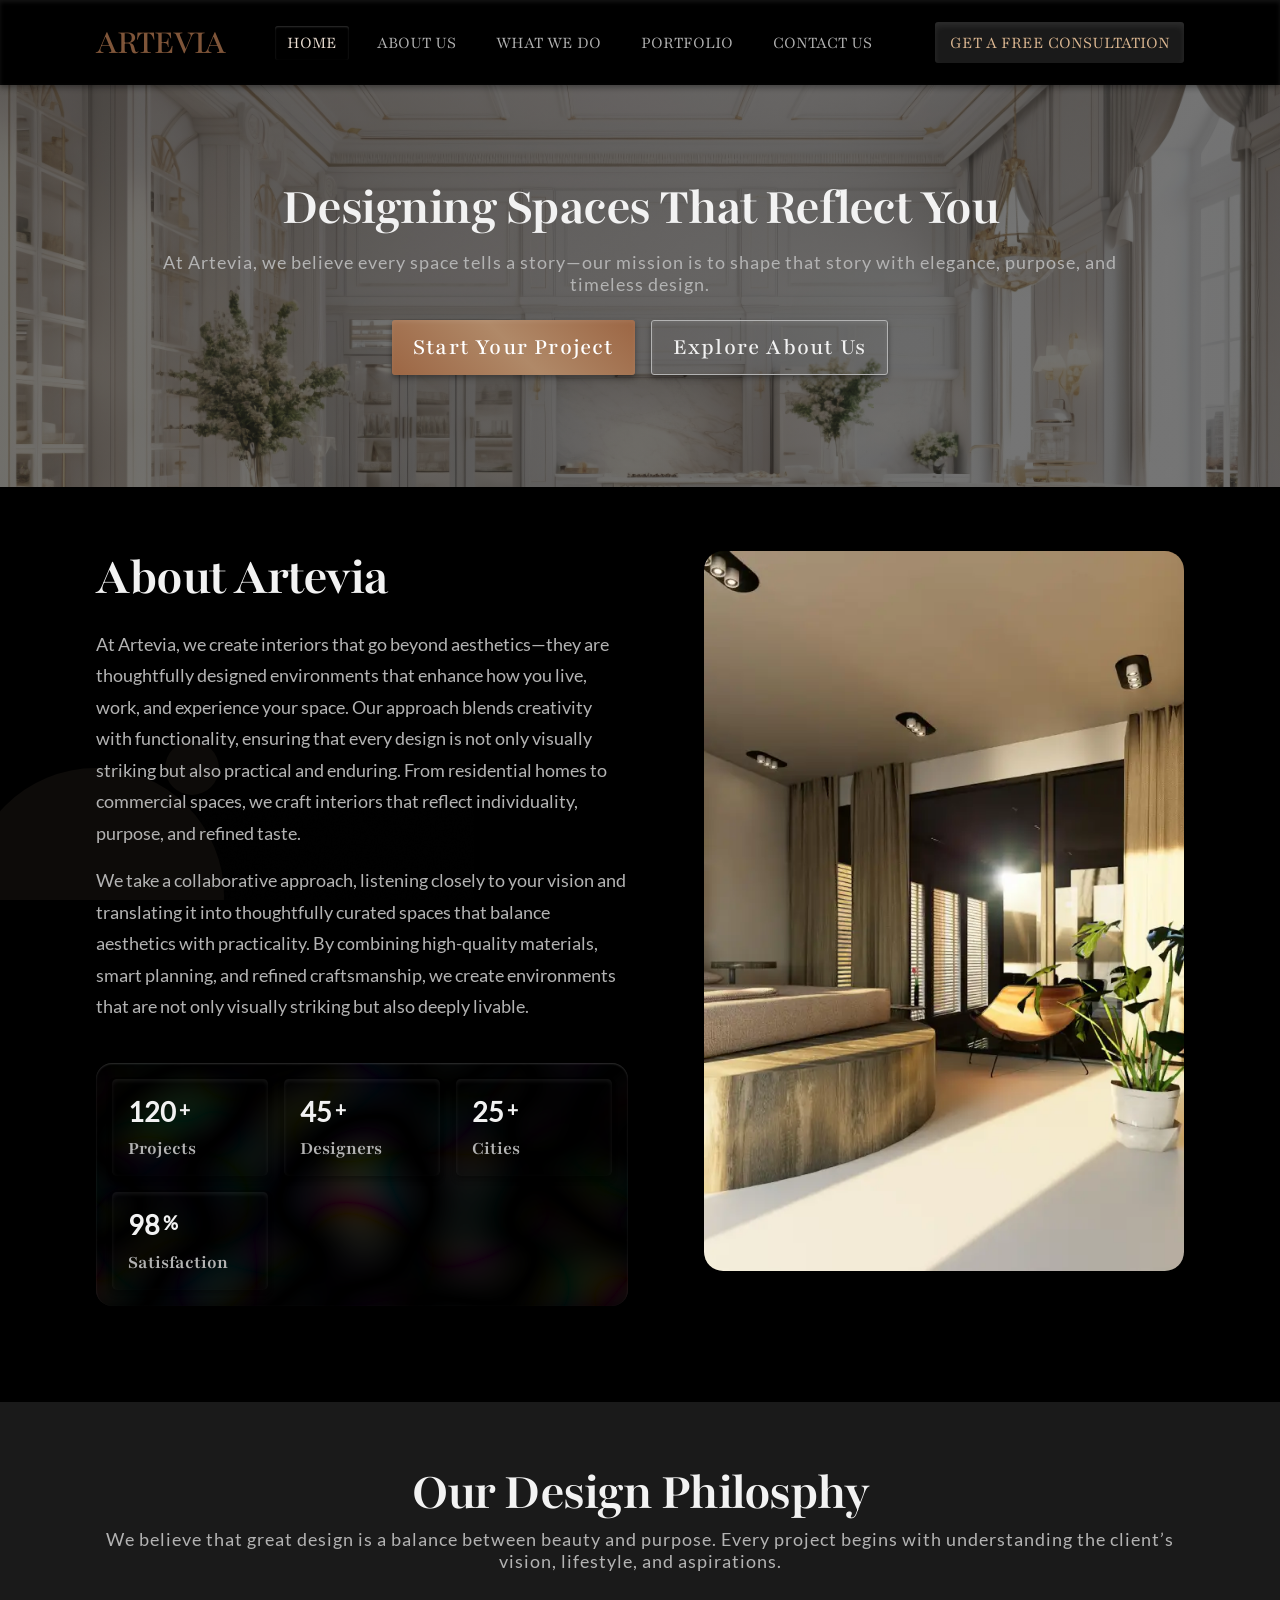
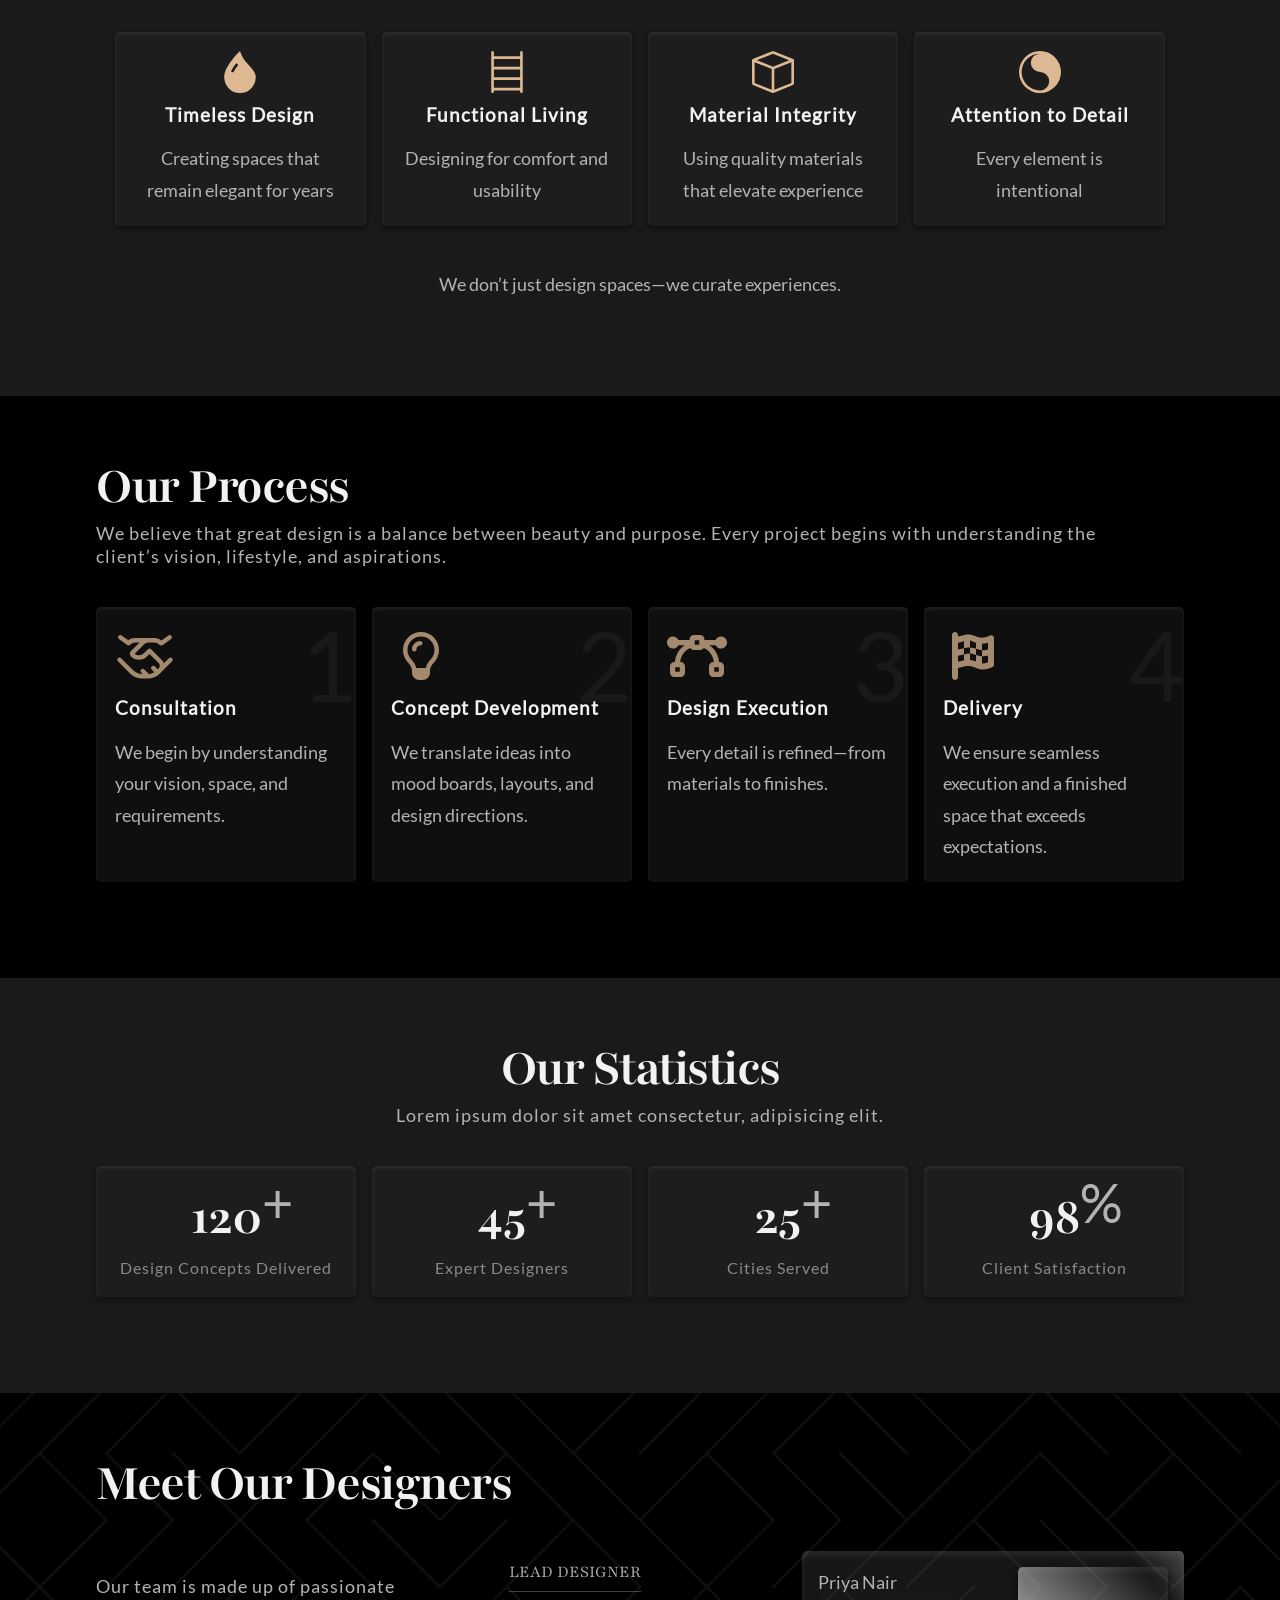
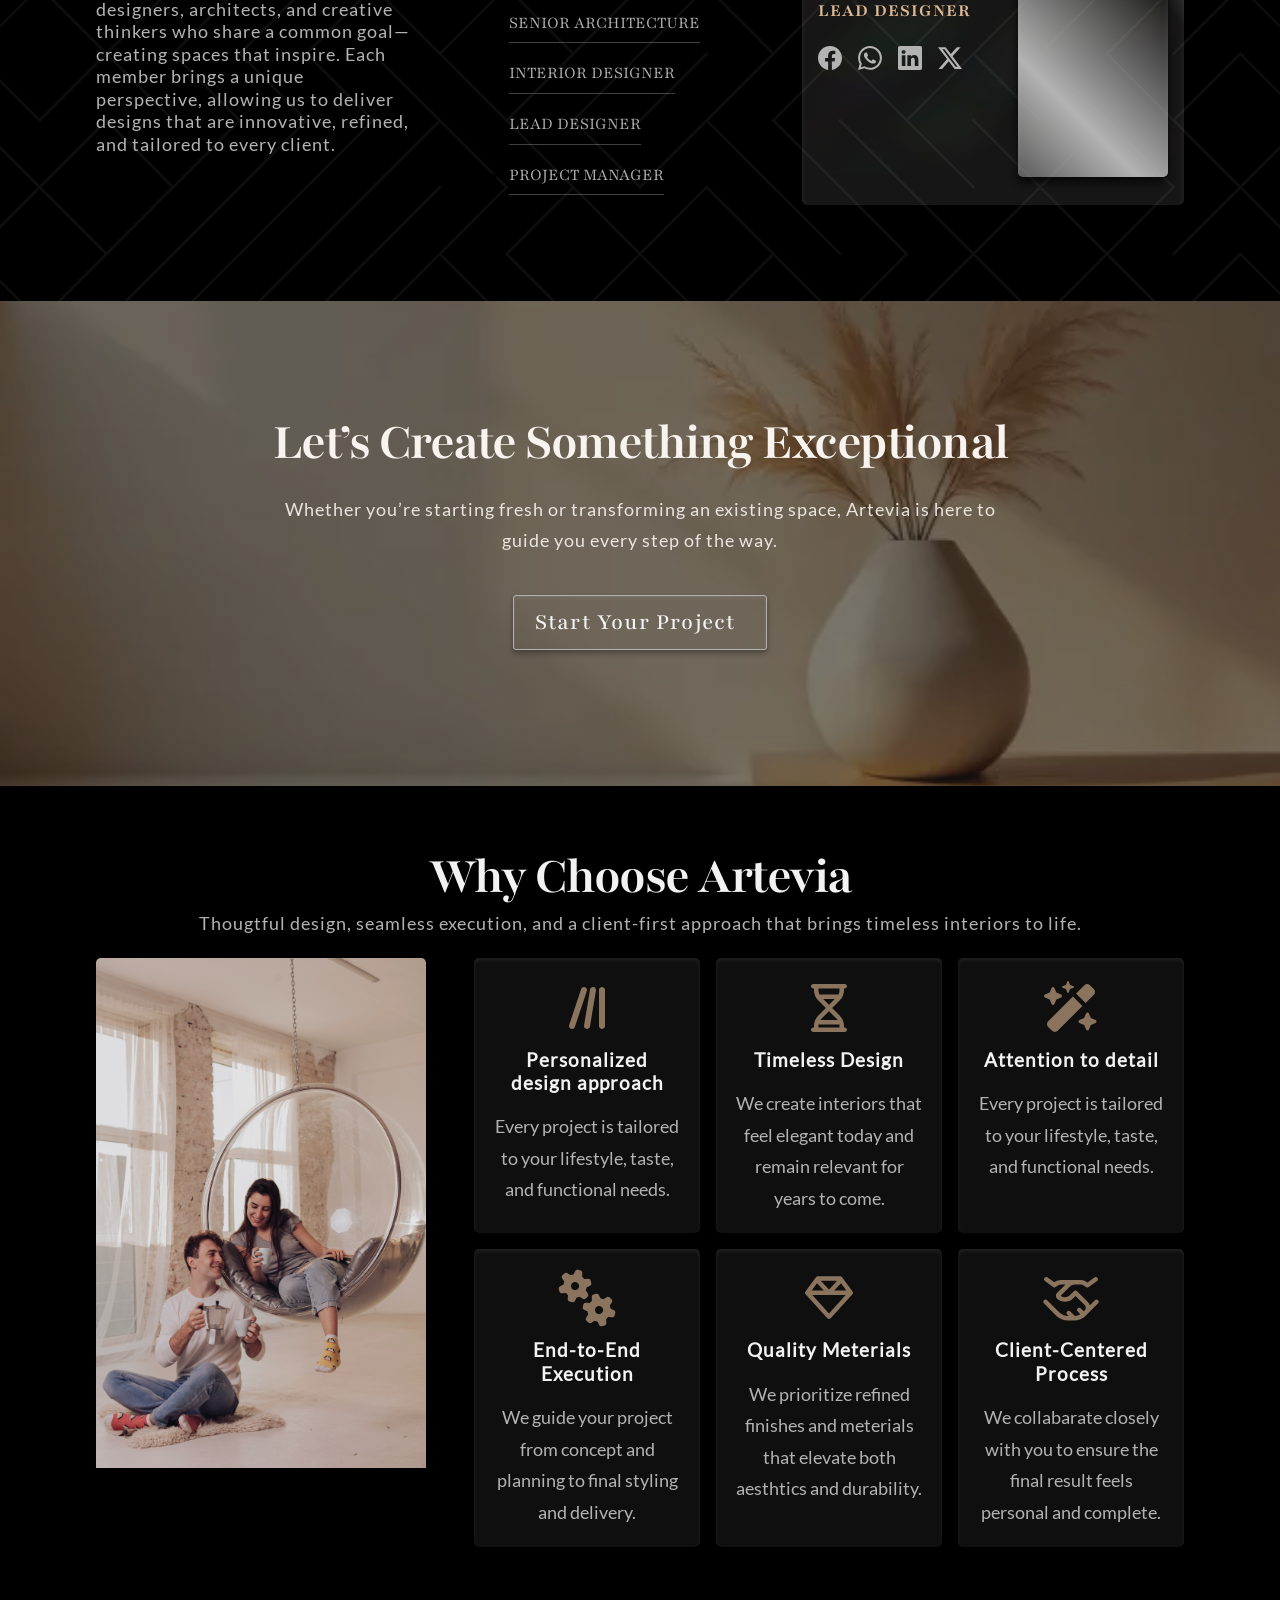
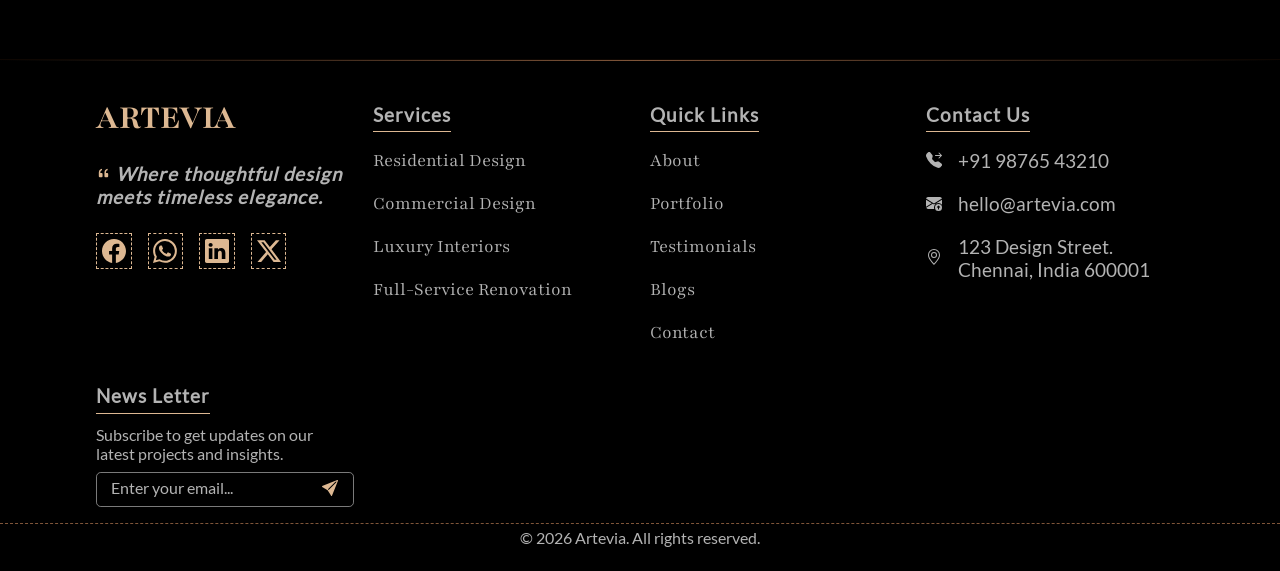
==== commit 1a484747: "services changes" ====
--- a/about.html
+++ b/about.html
@@ -446,7 +446,7 @@
             </header>
         </section>
         
-        <section class="whyChooseUs themeBg-white t-center">
+        <section class="whyChooseUs t-center">
             <header class="titleWrap">
                 <h2>Why Choose Artevia</h2>
                 <p class="titleCaption">
--- a/Assets/css/style.css
+++ b/Assets/css/style.css
@@ -1904,7 +1904,9 @@
 .philosophyCards .philosophyCard,
 .processCards .processCard,
 .achiveCounter,
-.whyChCard {
+.whyChCard, 
+.servicesList .serviceCard
+{
   position: relative;
   background: transparent;
   padding: 1.2rem;
@@ -1916,7 +1918,9 @@
 .processCards .processCard::before,
 .achiveCounter::before,
 .philosophyCards .philosophyCard::before,
-.whyChCard::before{
+.whyChCard::before, 
+.servicesList .serviceCard::before
+{
     content: "";
     position: absolute;
     width: 100%;
@@ -1927,8 +1931,9 @@
     z-index: -1;
     transition: 0.3s;
 }
+.servicesList .serviceCard::before,
 .whyChCard::before{
-  opacity: 0.03;
+  opacity: 0.06;
 }
 
 .processCards .processCard:hover::before,
@@ -1940,11 +1945,14 @@
 }
 .philosophyCard h3,
 .whyChCard h3,
-.processCard h3{
+.processCard h3,
+.serviceCard h3
+{
   color: var(--text);
 }
 .philosophyCard p,
-.whyChCard p{
+.whyChCard p,
+.serviceCard p{
   color: var(--text-muted);
 }
 .philosophyCard svg path,
@@ -2212,19 +2220,13 @@
 
 
 /* Our Services */
-.ourServices{
-  /* border: 1px dashed red; */
-}
-.ourServices  * {
-  /* border: 1px dotted rgb(102, 255, 102); */
-}
 .ourServices .titleCaption{
   max-width: 720px;
 }
 .ourServicesGrid{
   display: grid;
   grid-template-columns: 1fr 2fr;
-  gap: 1.2rem;
+  gap: 3rem;
 }
 .ourServicesGrid .serviceLeftImg{
   max-height: 540px;
@@ -2240,13 +2242,9 @@
   gap: 1rem;
 }
 
-.servicesList .serviceCard{
-  /* height: max-content; */
-  background: var(--theme-100);
-  padding: 1rem;
-  border-radius: 0.3rem;
-  border: 1px solid transparent;
-  transition: 0.21s ease;
+.servicesList .serviceCard svg path{
+  fill: var(--theme-300);
+  opacity: 0.9;
 }
 
 .ourServices.fadeInUp .servicesList{
@@ -2254,7 +2252,7 @@
   opacity: 1;
 }
 .servicesList .serviceCard:hover{
-  border:1px solid var(--theme-200);
+  border:1px solid var(--text-muted);
   transform: translateY(-6px) scale(1.02);
 }
 .servicesList .serviceCard img{
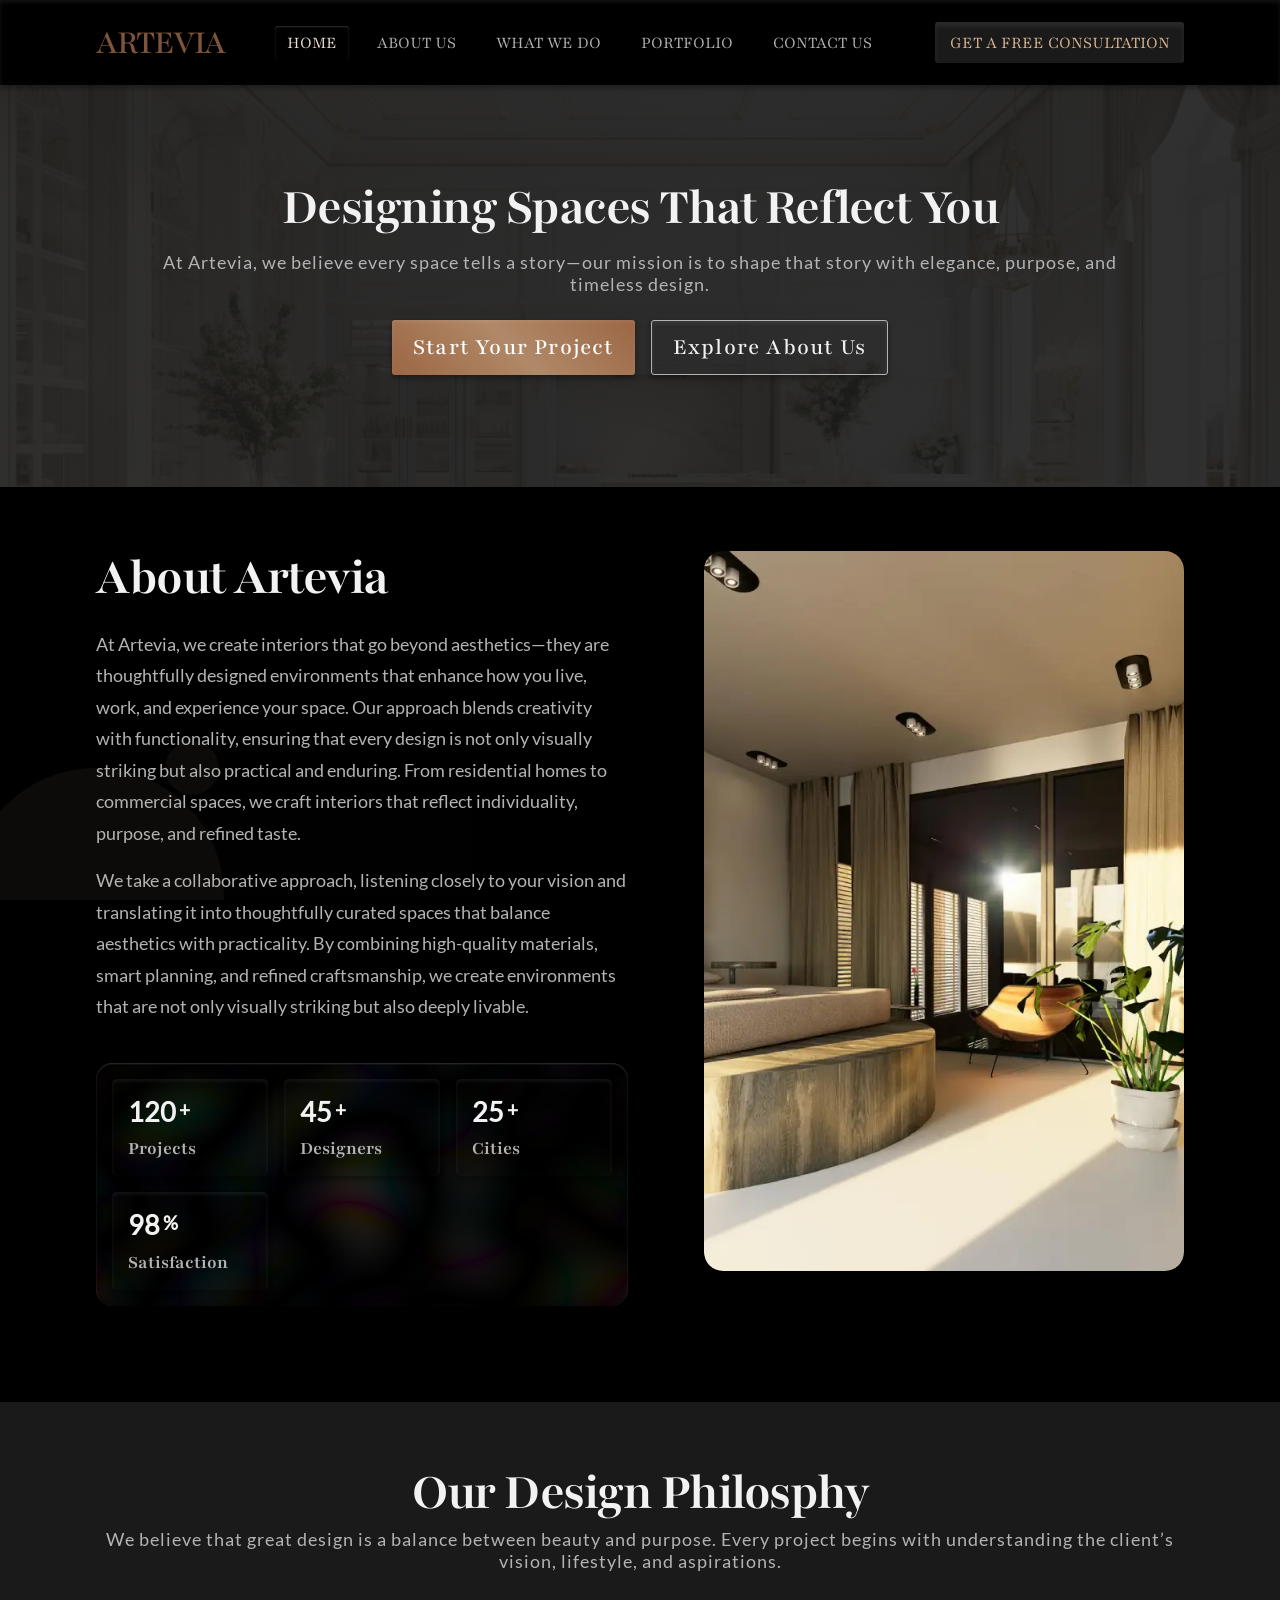
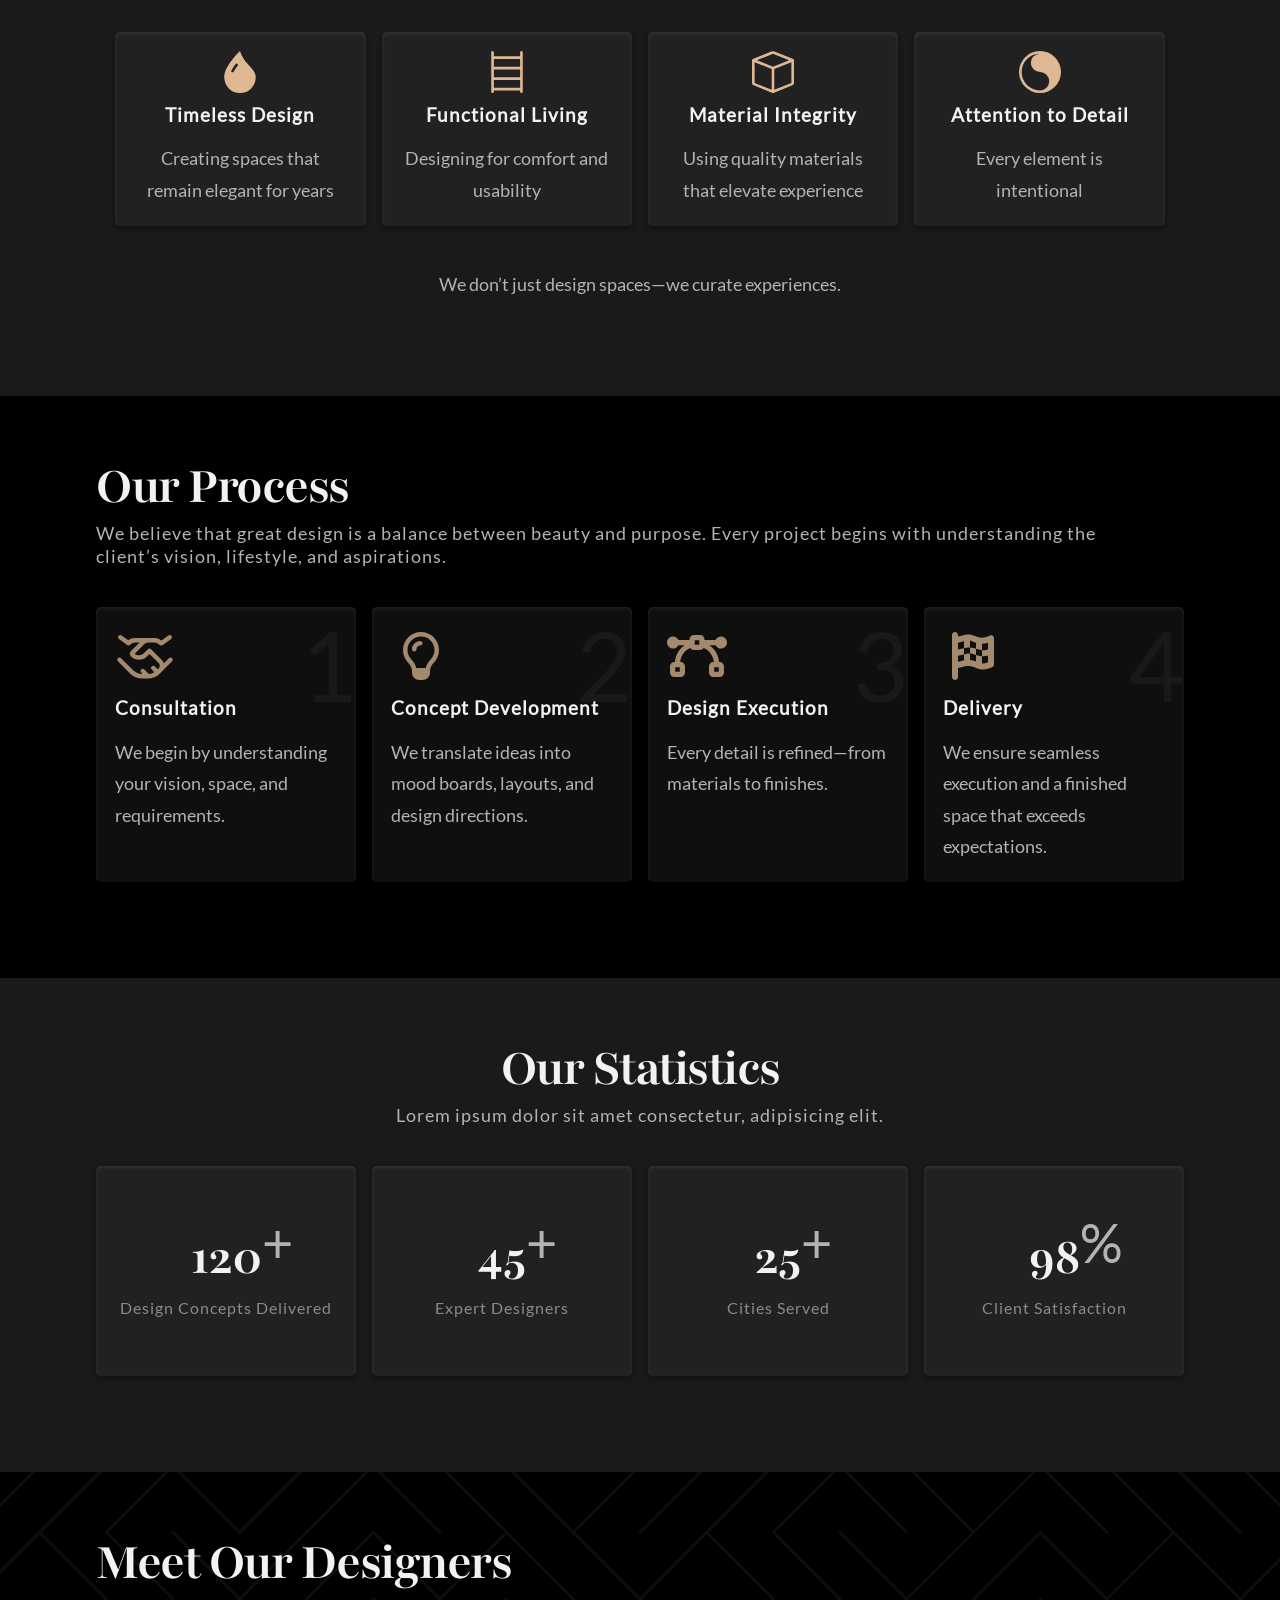
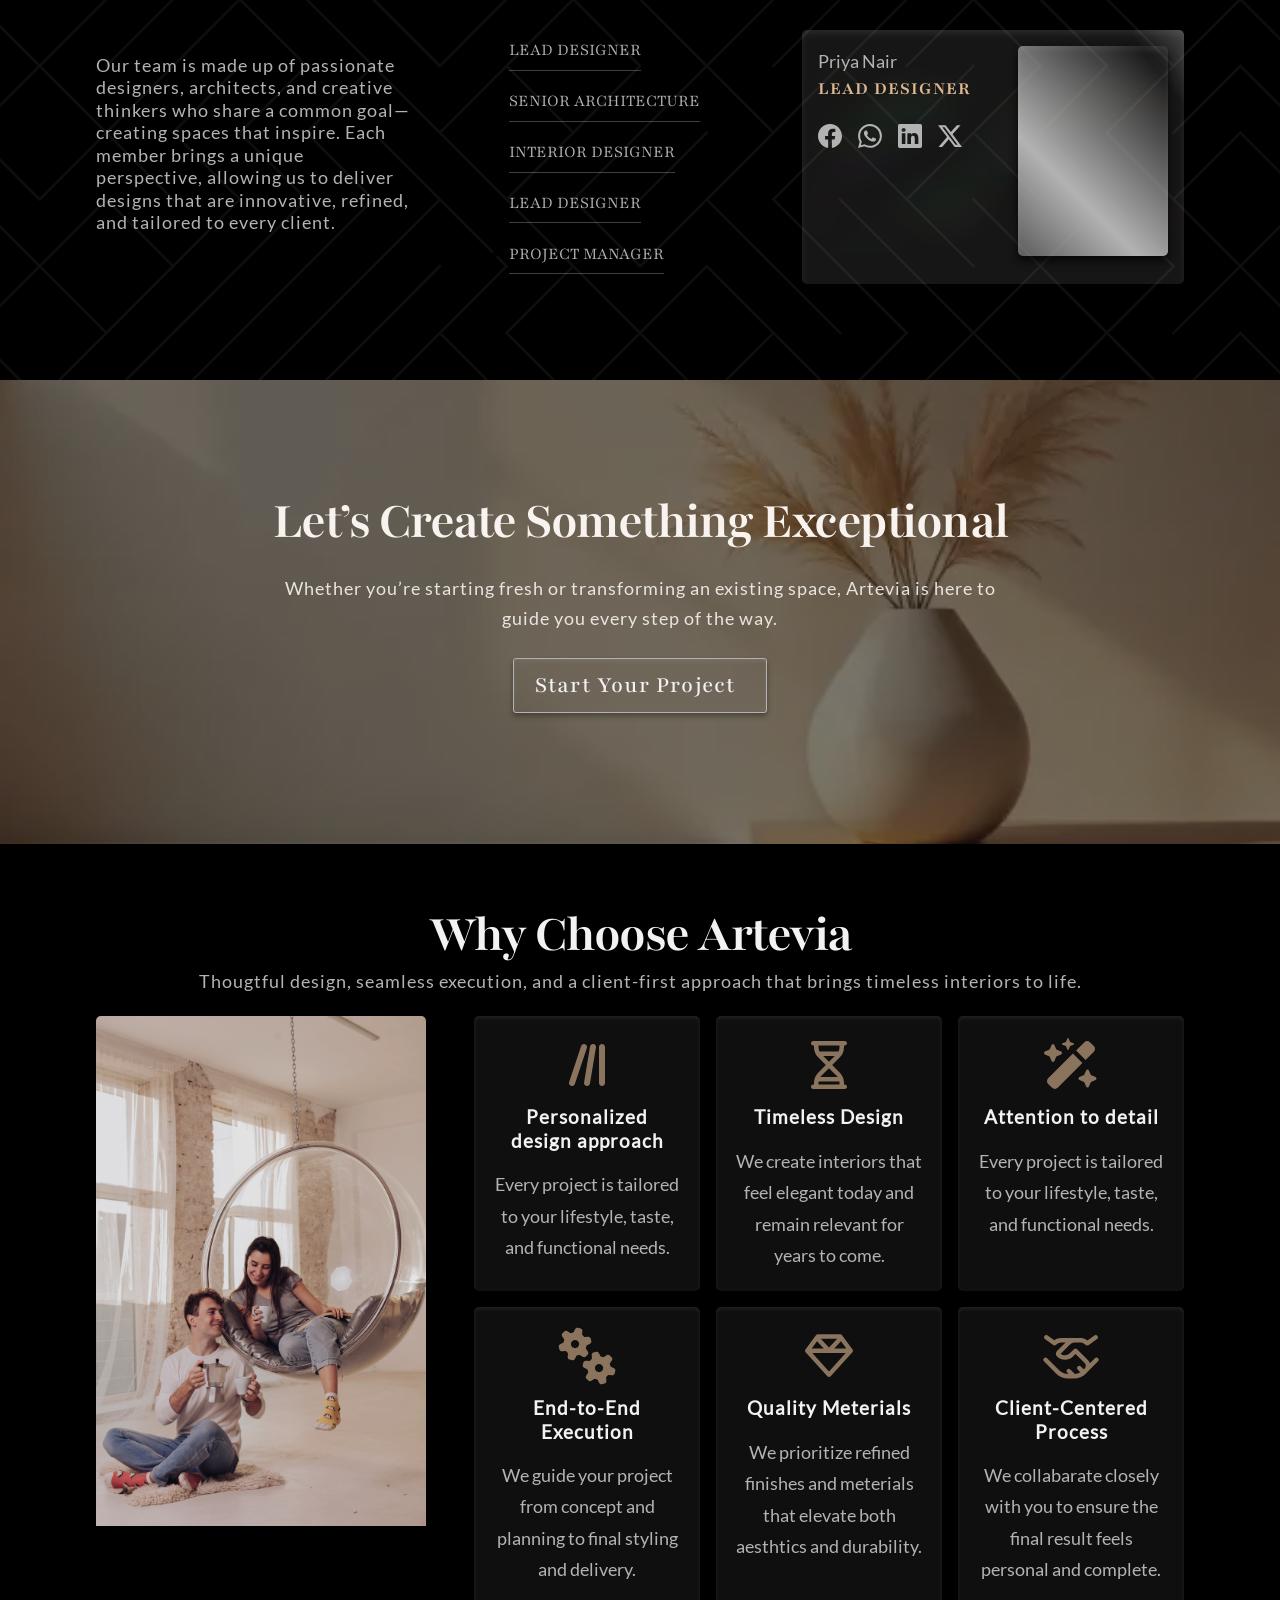
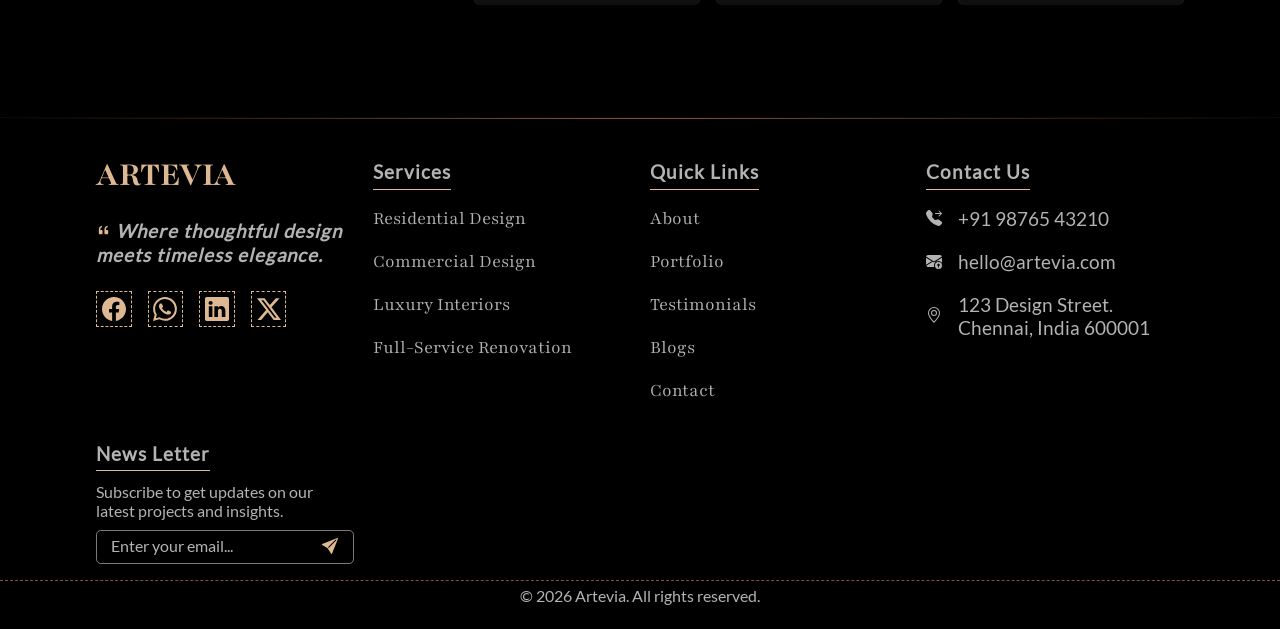
==== commit cd13c6cb: "card border and hover changes" ====
--- a/about.html
+++ b/about.html
@@ -429,22 +429,24 @@
             </div>
         </section>
         
+        
         <section class="bottomCTA about ThemeBg-Light">
             <header class="titleWrap t-center">
-                <h2>Let’s Create Something Exceptional </h2>
+                <h2>Let’s Create Something Exceptional</h2>
+            
                 <p class="titleCaption mt-24">
-                    Whether you’re starting fresh or transforming an existing space, Artevia is here to guide you every step of the way.
-                    <header class="learMoreCTA ctaActionControllers mt-24">
-
-                <div class="learMoreCTA ctaActionControllers mt-16">
+                    Whether you’re starting fresh or transforming an existing space,
+                    Artevia is here to guide you every step of the way.
+                </p>
+            
+                <div class="learMoreCTA ctaActionControllers mt-24">
                     <a class="secondaryctaBtn LrnMore" href="./#contact">
                         Start Your Project <span></span>
                     </a>
                 </div>
             </header>
-                </p>
-            </header>
-        </section>
+        </section>
+
         
         <section class="whyChooseUs t-center">
             <header class="titleWrap">
--- a/Assets/css/style.css
+++ b/Assets/css/style.css
@@ -1833,7 +1833,7 @@
     var(--bg-light) 20%,
     var(--bg-light)
   );
-  opacity: 0.6;
+  opacity: 0.9;
 }
 .bgCircles{
   position: absolute;
@@ -1914,6 +1914,10 @@
   box-shadow: var(--shadow-m);
   overflow: hidden;
   transition: 0.12s ease-in-out;
+}
+.achiveCounter{
+  min-height: 210px;
+  align-content: center;
 }
 .processCards .processCard::before,
 .achiveCounter::before,
@@ -1927,9 +1931,31 @@
     height: 100%;
     inset: 0;
     background: var(--text);
-    opacity: 0.012;
+    opacity: 0.03;
     z-index: -1;
     transition: 0.3s;
+}
+.achiveCounter::after,
+.philosophyCards .philosophyCard::after,
+.whyChCard::after, 
+.servicesList .serviceCard::after{
+  content: "";
+  position: absolute;
+  inset: initial;
+  width: 100%;
+  height: 2px;
+  top: 0;
+  left: 0;
+  opacity: 0;
+  background: linear-gradient(90deg, transparent, var(--text-muted), transparent);
+  transition: 0.21s ease-in-out;
+}
+.processCards .processCard:hover::after,
+.achiveCounter:hover::after,
+.philosophyCards .philosophyCard:hover::after,
+.whyChCard:hover::after, 
+.servicesList .serviceCard:hover::after{
+  opacity: 0.3;
 }
 .servicesList .serviceCard::before,
 .whyChCard::before{
@@ -2229,11 +2255,38 @@
   gap: 3rem;
 }
 .ourServicesGrid .serviceLeftImg{
+  position: relative;
   max-height: 540px;
-  overflow: hidden;
-  border-radius: 0.3rem;
+  padding: 1rem;
+  border-radius: 1.2rem;
+  background: transparent;
+  overflow: hidden;
+}
+.ourServicesGrid .serviceLeftImg::before,
+.ourServicesGrid .serviceLeftImg::after{
+  position: absolute;
+  content: "";
+  inset: 0;
+  left: 0;
+  top: 0;
+  background: var(--text-muted);
+  opacity: 0.3;
+  filter: blur(1.2px);
+  z-index: -1;
+}
+.ourServicesGrid .serviceLeftImg::after{
+  inset: initial;
+  width: 100%;
+  height: 2px;
+  top: 0;
+  left: 0;
+  opacity: 1;
+  background: linear-gradient(90deg, transparent, var(--text-muted), transparent);
 }
 .ourServices.fadeInUp .serviceLeftImg img{
+  max-height: 508px;
+  border-radius: 0.3rem;
+  box-shadow: var(--shadow-m);
   opacity: 1;
 }
 .servicesList{
@@ -2252,7 +2305,6 @@
   opacity: 1;
 }
 .servicesList .serviceCard:hover{
-  border:1px solid var(--text-muted);
   transform: translateY(-6px) scale(1.02);
 }
 .servicesList .serviceCard img{
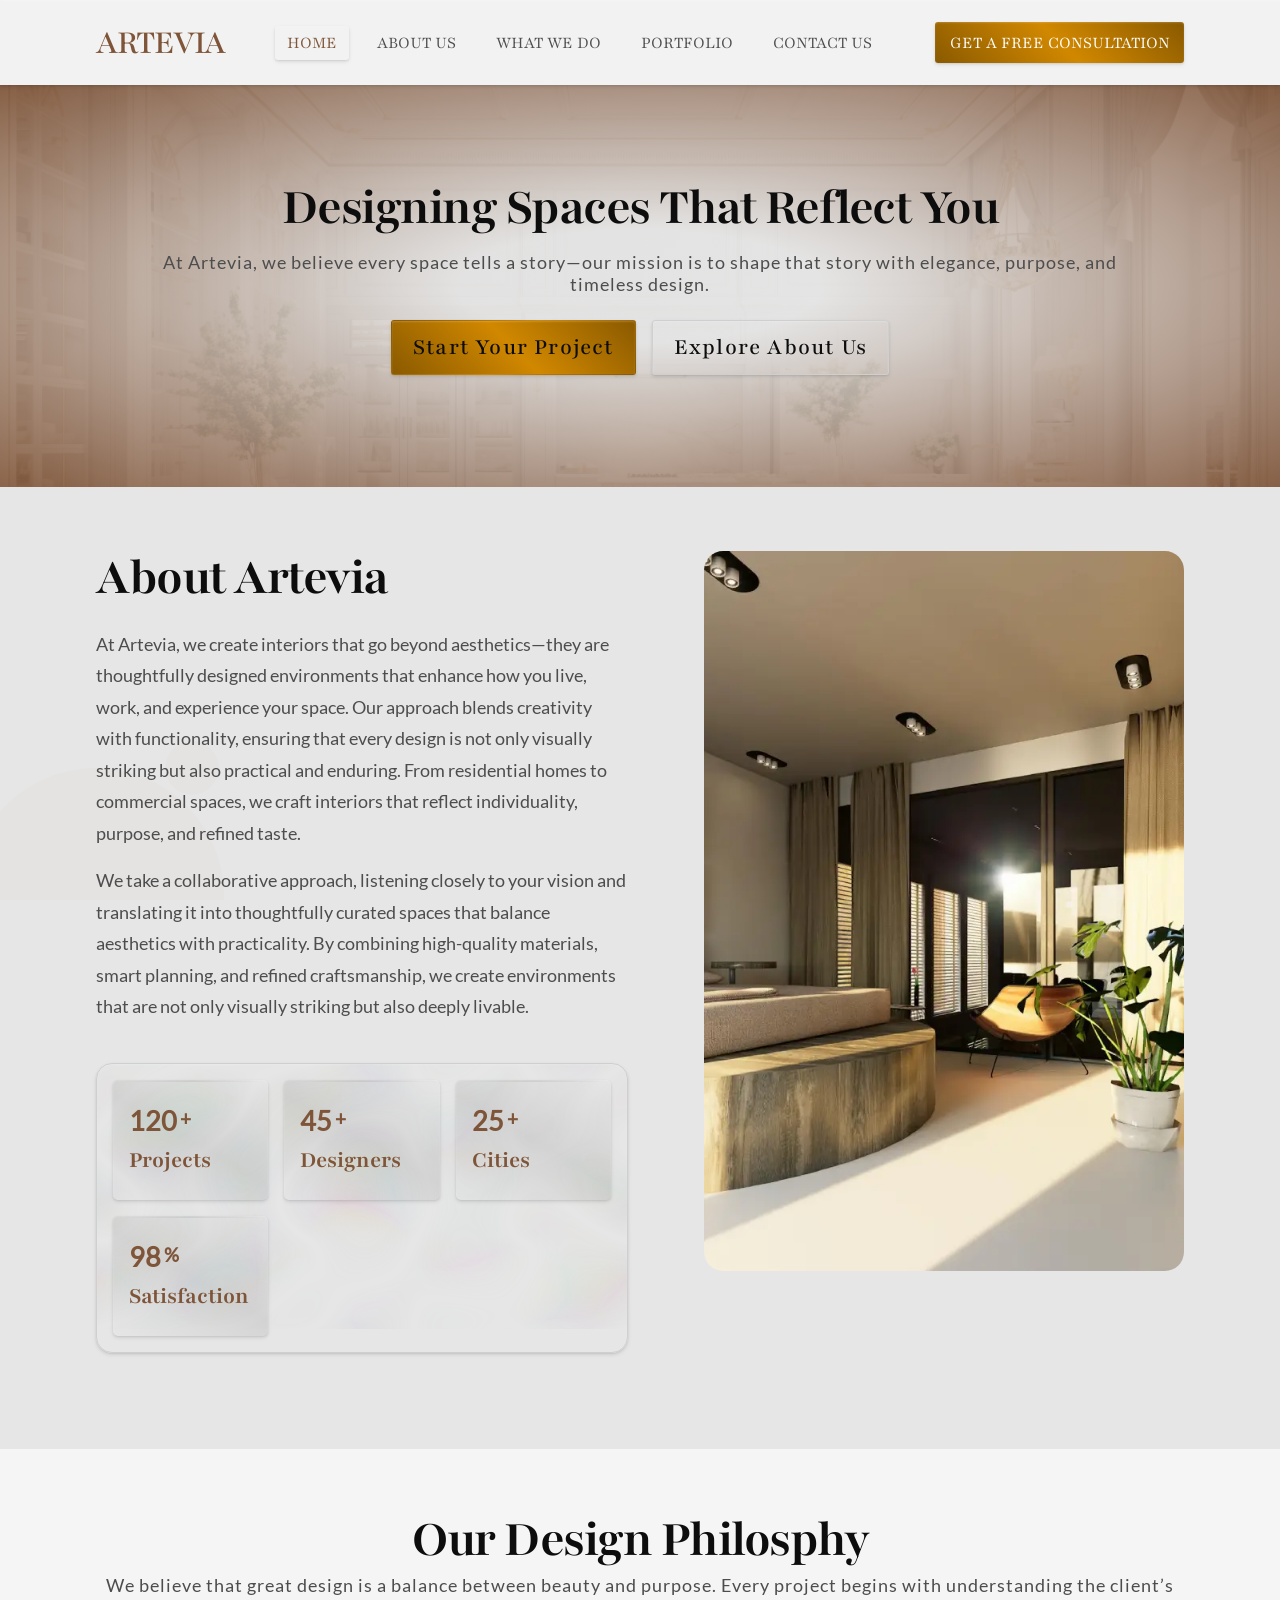
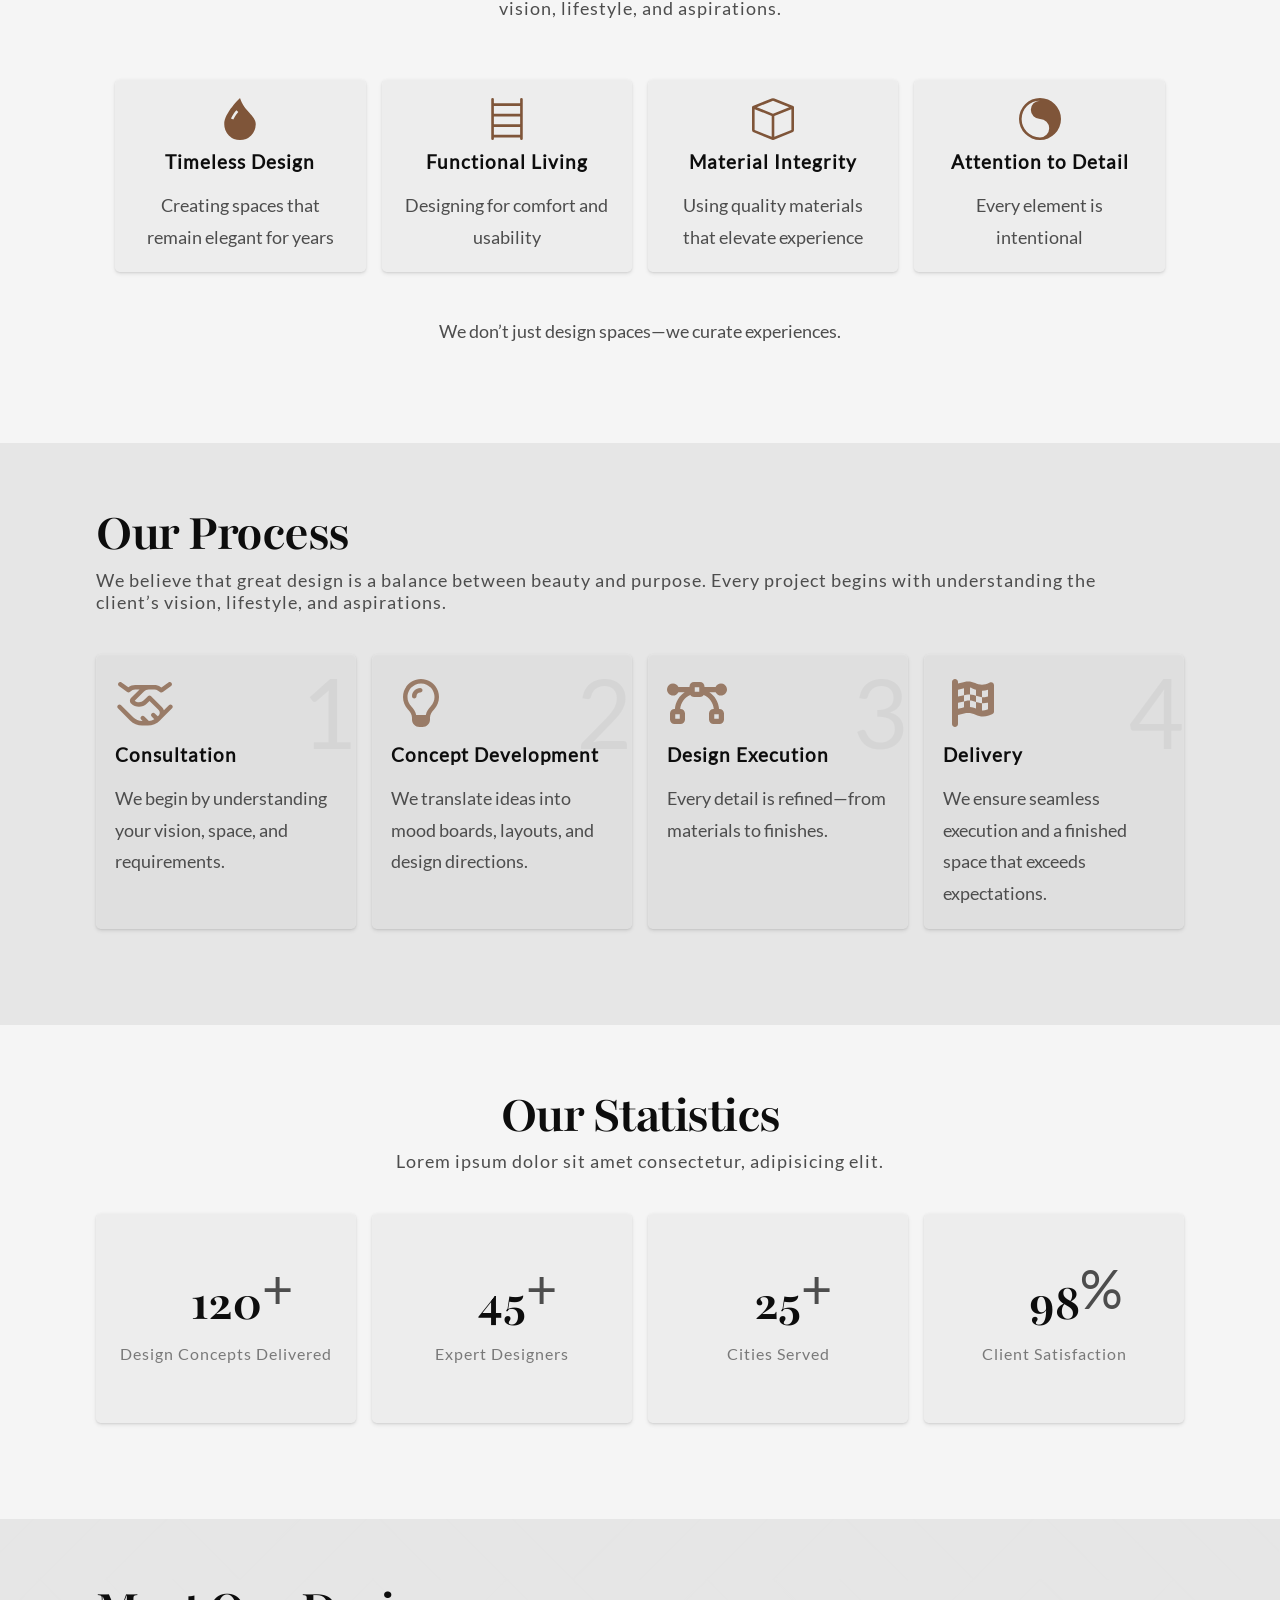
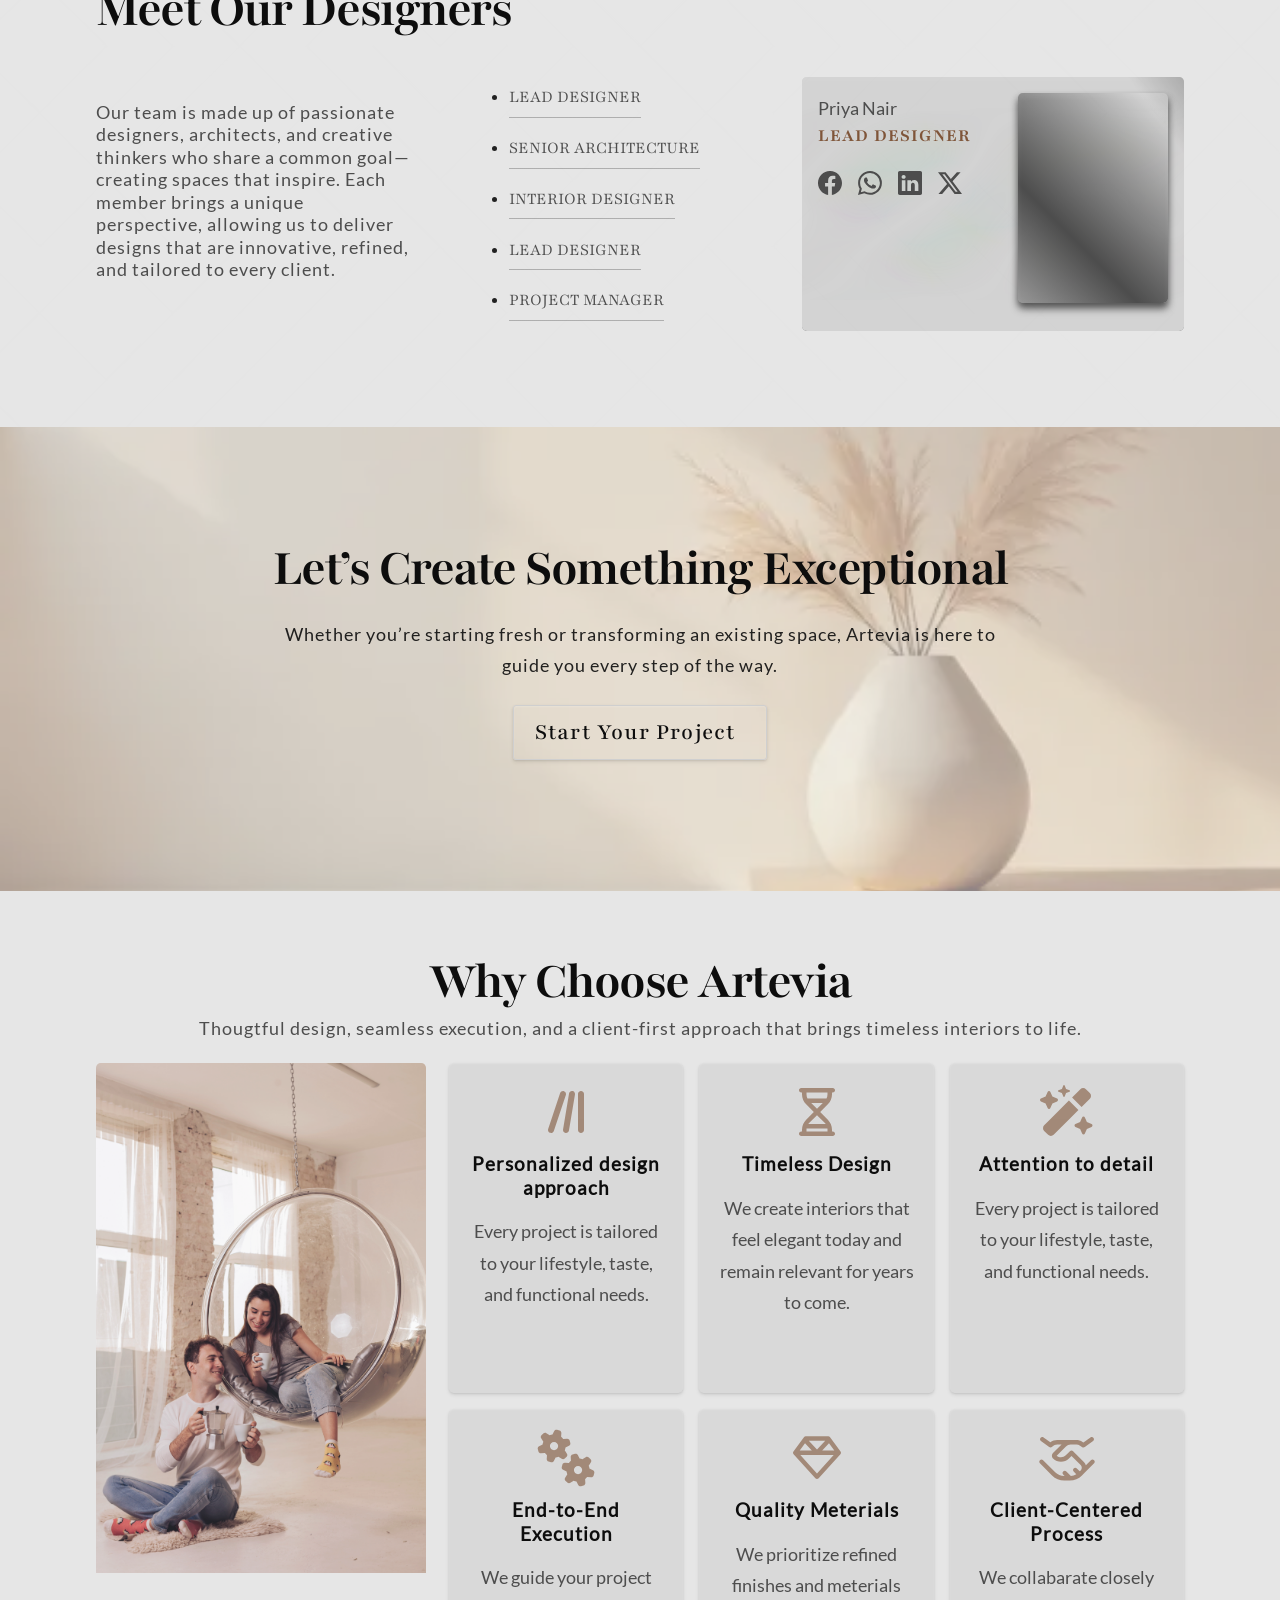
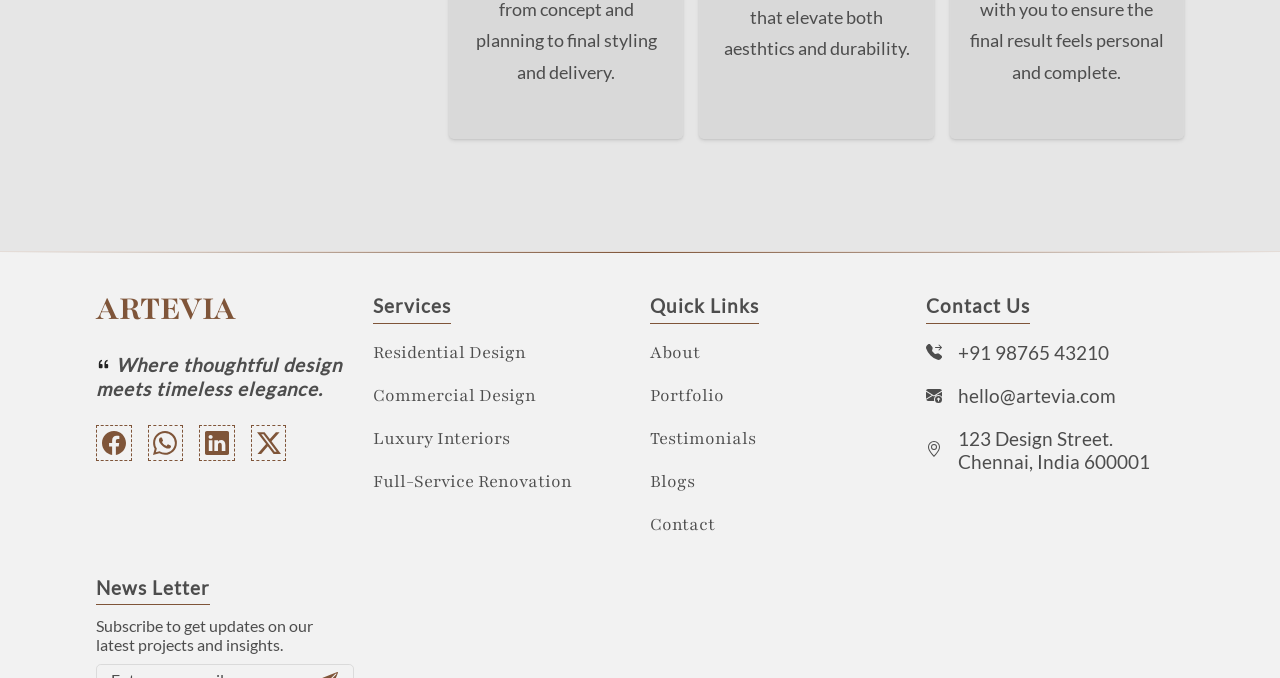
==== commit 62a4678b: "Major changes to the document" ====
--- a/about.html
+++ b/about.html
@@ -6,12 +6,11 @@
     <meta name="viewport" content="width=device-width, initial-scale=1.0">
     <title>Artevia</title>
     <link rel="shortcut icon" href="./Assets/images/circle.svg" type="image/x-icon" />
-    <link rel="stylesheet" href="./Assets/css/color-scheme.css" />
     <link rel="stylesheet" href="./Assets/css/fonts.css" />
     <link rel="stylesheet" href="./Assets/css/responsive/mobile.css" media="(max-width: 1023px)" />
     <link rel="stylesheet" href="./Assets/css/responsive/desktop.css" media="(min-width: 1024px)" />
     <link rel="stylesheet" href="./Assets/css/style.css" />
-    <link rel="stylesheet" href="./Assets/css/responsive/color-sceme.css" />
+    <link rel="stylesheet" href="./Assets/css/color-scheme.css" />
 </head>
 
 <body>
@@ -42,9 +41,9 @@
                         At Artevia, we believe every space tells a story—our mission is to shape that story with elegance, purpose, and timeless design.
                     </p>
                     <div class="ctaActionControllers mt-24">
-                        <a href="#contact" class="primaryctaBtn" type="a" aria-haspopup="dialog">
-                                Start Your Project
-                            </a>
+                    <a href="javascript:void(0)" class="primaryctaBtn" id="getctaBtn">
+                        Start Your Project
+                    </a>
 
                         <a class="secondaryctaBtn" href="#aboutBlog">
                                 Explore About Us
@@ -115,7 +114,7 @@
             </div>
         </section>
         
-<section class="philosophy ThemeBg-Light">
+<section class="philosophy">
     <header class="titleWrap t-center">
         <h2>Our Design Philosphy</h2>
         <p class="titleCaption">
@@ -199,74 +198,70 @@
 
 </section>
         
-        <section class="process">
-            <header class="titleWrap">
-                <h2>Our Process</h2>
-                <p class="titleCaption l-align">
-                    We believe that great design is a balance between beauty and purpose. Every project begins with understanding the client’s vision, lifestyle, and aspirations.
-                </p>
-            </header>
-            <div class="processCards cardsSmall mt-24">
-                <div class="processCard processCard1">
-                    <div class="prsCardIcon">
-                        <svg xmlns="http://www.w3.org/2000/svg" viewBox="0 0 640 640" width="60px">
-                            <!--!Font Awesome Free v7.3.1 by @fontawesome - https://fontawesome.com License - https://fontawesome.com/license/free Copyright 2026 Fonticons, Inc.-->
-                            <path d="M598.1 139.4C608.8 131.6 611.2 116.6 603.4 105.9C595.6 95.2 580.6 92.8 569.9 100.6L495.4 154.8L485.5 148.2C465.8 135 442.6 128 418.9 128L359.7 128L359.3 128L215.7 128C189 128 163.2 136.9 142.3 153.1L70.1 100.6C59.4 92.8 44.4 95.2 36.6 105.9C28.8 116.6 31.2 131.6 41.9 139.4L129.9 203.4C139.5 210.3 152.6 209.3 161 201L164.9 197.1C178.4 183.6 196.7 176 215.8 176L262.1 176L170.4 267.7C154.8 283.3 154.8 308.6 170.4 324.3L171.2 325.1C218 372 294 372 340.9 325.1L368 298L465.8 395.8C481.4 411.4 481.4 436.7 465.8 452.4L456 462.2L425 431.2C415.6 421.8 400.4 421.8 391.1 431.2C381.8 440.6 381.7 455.8 391.1 465.1L419.1 493.1C401.6 503.5 381.9 509.8 361.5 511.6L313 463C303.6 453.6 288.4 453.6 279.1 463C269.8 472.4 269.7 487.6 279.1 496.9L294.1 511.9L290.3 511.9C254.2 511.9 219.6 497.6 194.1 472.1L65 343C55.6 333.6 40.4 333.6 31.1 343C21.8 352.4 21.7 367.6 31.1 376.9L160.2 506.1C194.7 540.6 241.5 560 290.3 560L342.1 560L343.1 561L344.1 560L349.8 560C398.6 560 445.4 540.6 479.9 506.1L499.8 486.2C501 485 502.1 483.9 503.2 482.7C503.9 482.2 504.5 481.6 505.1 481L609 377C618.4 367.6 618.4 352.4 609 343.1C599.6 333.8 584.4 333.7 575.1 343.1L521.3 396.9C517.1 384.1 510 372 499.8 361.8L385 247C375.6 237.6 360.4 237.6 351.1 247L307 291.1C280.5 317.6 238.5 319.1 210.3 295.7L309 197C322.4 183.6 340.6 176 359.6 175.9L368.1 175.9L368.3 175.9L419.1 175.9C433.3 175.9 447.2 180.1 459 188L482.7 204C491.1 209.6 502 209.3 510.1 203.4L598.1 139.4z"/></svg>
-                    </div>
-                    <h3 class="titleCaption">
-                                Consultation
-                            </h3>
-                    <div class="processCardContent mt-16">
-                        <p>
-                            We begin by understanding your vision, space, and requirements.
-                        </p>
-                    </div>
-                </div>
-
-                <div class="processCard processCard2">
-                    <div class="prsCardIcon">
-                        <svg xmlns="http://www.w3.org/2000/svg" viewBox="0 0 640 640" width="60px"><!--!Font Awesome Free v7.3.1 by @fontawesome - https://fontawesome.com License - https://fontawesome.com/license/free Copyright 2026 Fonticons, Inc.--><path d="M424.5 355.1C449 329.2 464 294.4 464 256C464 176.5 399.5 112 320 112C240.5 112 176 176.5 176 256C176 294.4 191 329.2 215.5 355.1C236.8 377.5 260.4 409.1 268.8 448L371.2 448C379.6 409 403.2 377.5 424.5 355.1zM459.3 388.1C435.7 413 416 443.4 416 477.7L416 496C416 540.2 380.2 576 336 576L304 576C259.8 576 224 540.2 224 496L224 477.7C224 443.4 204.3 413 180.7 388.1C148 353.7 128 307.2 128 256C128 150 214 64 320 64C426 64 512 150 512 256C512 307.2 492 353.7 459.3 388.1zM272 248C272 261.3 261.3 272 248 272C234.7 272 224 261.3 224 248C224 199.4 263.4 160 312 160C325.3 160 336 170.7 336 184C336 197.3 325.3 208 312 208C289.9 208 272 225.9 272 248z"/></svg>
-                    </div>
-                    <h3 class="titleCaption">
-                                Concept Development
-                            </h3>
-                    <div class="processCardContent mt-16">
-                        <p>
-                            We translate ideas into mood boards, layouts, and design directions.
-                        </p>
-                    </div>
-                </div>
-
-                <div class="processCard processCard3">
-                    <div class="prsCardIcon"><svg xmlns="http://www.w3.org/2000/svg" viewBox="0 0 640 640" width="60px"><!--!Font Awesome Free v7.3.1 by @fontawesome - https://fontawesome.com License - https://fontawesome.com/license/free Copyright 2026 Fonticons, Inc.--><path d="M296 200L296 152L344 152L344 200L296 200zM288 96C261.5 96 240 117.5 240 144L240 148L121.6 148C111.2 126.7 89.3 112 64 112C28.7 112 0 140.7 0 176C0 211.3 28.7 240 64 240C89.3 240 111.2 225.3 121.6 204L188.5 204C129.6 243.6 89.6 309 84.5 384L80 384C53.5 384 32 405.5 32 432L32 496C32 522.5 53.5 544 80 544L144 544C170.5 544 192 522.5 192 496L192 432C192 405.5 170.5 384 144 384L140.7 384C146.6 317 189.2 260.6 248.2 234.9C256.8 247.6 271.4 256 288 256L352 256C368.6 256 383.1 247.6 391.8 234.9C450.8 260.6 493.4 317 499.3 384L496 384C469.5 384 448 405.5 448 432L448 496C448 522.5 469.5 544 496 544L560 544C586.5 544 608 522.5 608 496L608 432C608 405.5 586.5 384 560 384L555.5 384C550.5 309 510.4 243.6 451.5 204L518.4 204C528.8 225.3 550.7 240 576 240C611.3 240 640 211.3 640 176C640 140.7 611.3 112 576 112C550.7 112 528.8 126.7 518.4 148L400 148L400 144C400 117.5 378.5 96 352 96L288 96zM88 440L136 440L136 488L88 488L88 440zM504 488L504 440L552 440L552 488L504 488z"/></svg>
-                    </div>
-                    <h3 class="titleCaption">
-                                Design Execution
-                            </h3>
-                    <div class="processCardContent mt-16">
-                        <p>
-                            Every detail is refined—from materials to finishes.
-                        </p>
-                    </div>
-                </div>
-
-                <div class="processCard processCard4">
-                    <div class="prsCardIcon">
-                        <svg xmlns="http://www.w3.org/2000/svg" viewBox="0 0 640 640" width="60px"><!--!Font Awesome Free v7.3.1 by @fontawesome - https://fontawesome.com License - https://fontawesome.com/license/free Copyright 2026 Fonticons, Inc.--><path d="M128 64C145.7 64 160 78.3 160 96L160 112L229 94.8C267.1 85.3 307.3 89.7 342.5 107.3C388.8 130.5 443.3 130.5 489.6 107.3L499.2 102.5C519.8 92.1 544 107.1 544 130.1L544 409.8C544 423.1 535.7 435.1 523.2 439.8L488.5 452.8C442.3 470.1 390.9 467.4 346.8 445.4C308.9 426.4 265.4 421.7 224.3 432L160 448L160 544C160 561.7 145.7 576 128 576C110.3 576 96 561.7 96 544L96 96C96 78.3 110.3 64 128 64zM160 251.1L224 237.2L224 302.7L160 316.6L160 382.1L208.8 369.9C213.9 368.6 218.9 367.5 224 366.6L224 302.7L262.9 294.3C271.2 292.5 279.6 291.8 288 292.2L288 228.2C301.6 228.6 315.2 230.8 328.4 234.6L352 241.5L352 308.2L310.3 295.9C303 293.8 295.5 292.5 288 292.1L288 363.5C309.8 365.4 331.3 370.2 352 377.9L352 308.1L374.7 314.8C388.2 318.8 402 321.2 416 322.2L416 258C408.2 257.2 400.4 255.7 392.8 253.5L352 241.5L352 179.5C339 175.7 326.2 170.7 313.8 164.5C305.6 160.4 296.9 157.5 288 155.7L288 228.1C275 227.7 262 228.9 249.3 231.7L224 237.2L224 162L160 178L160 251.1zM416 399.7C432.8 401.2 449.9 399 466 392.9L480 387.7L480 316L472.1 317.8C453.7 322.1 434.8 323.5 416 322.3L416 399.7zM480 250.3L480 179.5C459.1 185.6 437.6 188.6 416 188.6L416 258C429.9 259.4 444 258.5 457.7 255.4L480 250.2z"/></svg>
-                    </div>
-                    <h3 class="titleCaption">
-                                Delivery
-                            </h3>
-                    <div class="processCardContent mt-16">
-                        <p>
-
-                            We ensure seamless execution and a finished space that exceeds expectations.
-                        </p>
-                    </div>
-                </div>
-        </section>
-        
-        <section class="achivements ThemeBg-Light">
+<section class="process ThemeBg-Light">
+    <header class="titleWrap">
+        <h2>Our Process</h2>
+        <p class="titleCaption l-align">
+            We believe that great design is a balance between beauty and purpose. Every project begins with understanding the client’s vision, lifestyle, and aspirations.
+        </p>
+    </header>
+    <div class="processCards cardsSmall mt-24">
+        <div class="processCard processCard1">
+            <div class="prsCardIcon">
+                <svg xmlns="http://www.w3.org/2000/svg" viewBox="0 0 640 640" width="60px">
+                    <!--!Font Awesome Free v7.3.1 by @fontawesome - https://fontawesome.com License - https://fontawesome.com/license/free Copyright 2026 Fonticons, Inc.-->
+                    <path d="M598.1 139.4C608.8 131.6 611.2 116.6 603.4 105.9C595.6 95.2 580.6 92.8 569.9 100.6L495.4 154.8L485.5 148.2C465.8 135 442.6 128 418.9 128L359.7 128L359.3 128L215.7 128C189 128 163.2 136.9 142.3 153.1L70.1 100.6C59.4 92.8 44.4 95.2 36.6 105.9C28.8 116.6 31.2 131.6 41.9 139.4L129.9 203.4C139.5 210.3 152.6 209.3 161 201L164.9 197.1C178.4 183.6 196.7 176 215.8 176L262.1 176L170.4 267.7C154.8 283.3 154.8 308.6 170.4 324.3L171.2 325.1C218 372 294 372 340.9 325.1L368 298L465.8 395.8C481.4 411.4 481.4 436.7 465.8 452.4L456 462.2L425 431.2C415.6 421.8 400.4 421.8 391.1 431.2C381.8 440.6 381.7 455.8 391.1 465.1L419.1 493.1C401.6 503.5 381.9 509.8 361.5 511.6L313 463C303.6 453.6 288.4 453.6 279.1 463C269.8 472.4 269.7 487.6 279.1 496.9L294.1 511.9L290.3 511.9C254.2 511.9 219.6 497.6 194.1 472.1L65 343C55.6 333.6 40.4 333.6 31.1 343C21.8 352.4 21.7 367.6 31.1 376.9L160.2 506.1C194.7 540.6 241.5 560 290.3 560L342.1 560L343.1 561L344.1 560L349.8 560C398.6 560 445.4 540.6 479.9 506.1L499.8 486.2C501 485 502.1 483.9 503.2 482.7C503.9 482.2 504.5 481.6 505.1 481L609 377C618.4 367.6 618.4 352.4 609 343.1C599.6 333.8 584.4 333.7 575.1 343.1L521.3 396.9C517.1 384.1 510 372 499.8 361.8L385 247C375.6 237.6 360.4 237.6 351.1 247L307 291.1C280.5 317.6 238.5 319.1 210.3 295.7L309 197C322.4 183.6 340.6 176 359.6 175.9L368.1 175.9L368.3 175.9L419.1 175.9C433.3 175.9 447.2 180.1 459 188L482.7 204C491.1 209.6 502 209.3 510.1 203.4L598.1 139.4z"/></svg>
+            </div>
+            <h3 class="titleCaption">
+                        Consultation
+                    </h3>
+            <div class="processCardContent mt-16">
+                <p>
+                    We begin by understanding your vision, space, and requirements.
+                </p>
+            </div>
+        </div>
+        <div class="processCard processCard2">
+            <div class="prsCardIcon">
+                <svg xmlns="http://www.w3.org/2000/svg" viewBox="0 0 640 640" width="60px"><!--!Font Awesome Free v7.3.1 by @fontawesome - https://fontawesome.com License - https://fontawesome.com/license/free Copyright 2026 Fonticons, Inc.--><path d="M424.5 355.1C449 329.2 464 294.4 464 256C464 176.5 399.5 112 320 112C240.5 112 176 176.5 176 256C176 294.4 191 329.2 215.5 355.1C236.8 377.5 260.4 409.1 268.8 448L371.2 448C379.6 409 403.2 377.5 424.5 355.1zM459.3 388.1C435.7 413 416 443.4 416 477.7L416 496C416 540.2 380.2 576 336 576L304 576C259.8 576 224 540.2 224 496L224 477.7C224 443.4 204.3 413 180.7 388.1C148 353.7 128 307.2 128 256C128 150 214 64 320 64C426 64 512 150 512 256C512 307.2 492 353.7 459.3 388.1zM272 248C272 261.3 261.3 272 248 272C234.7 272 224 261.3 224 248C224 199.4 263.4 160 312 160C325.3 160 336 170.7 336 184C336 197.3 325.3 208 312 208C289.9 208 272 225.9 272 248z"/></svg>
+            </div>
+            <h3 class="titleCaption">
+                        Concept Development
+                    </h3>
+            <div class="processCardContent mt-16">
+                <p>
+                    We translate ideas into mood boards, layouts, and design directions.
+                </p>
+            </div>
+        </div>
+        <div class="processCard processCard3">
+            <div class="prsCardIcon"><svg xmlns="http://www.w3.org/2000/svg" viewBox="0 0 640 640" width="60px"><!--!Font Awesome Free v7.3.1 by @fontawesome - https://fontawesome.com License - https://fontawesome.com/license/free Copyright 2026 Fonticons, Inc.--><path d="M296 200L296 152L344 152L344 200L296 200zM288 96C261.5 96 240 117.5 240 144L240 148L121.6 148C111.2 126.7 89.3 112 64 112C28.7 112 0 140.7 0 176C0 211.3 28.7 240 64 240C89.3 240 111.2 225.3 121.6 204L188.5 204C129.6 243.6 89.6 309 84.5 384L80 384C53.5 384 32 405.5 32 432L32 496C32 522.5 53.5 544 80 544L144 544C170.5 544 192 522.5 192 496L192 432C192 405.5 170.5 384 144 384L140.7 384C146.6 317 189.2 260.6 248.2 234.9C256.8 247.6 271.4 256 288 256L352 256C368.6 256 383.1 247.6 391.8 234.9C450.8 260.6 493.4 317 499.3 384L496 384C469.5 384 448 405.5 448 432L448 496C448 522.5 469.5 544 496 544L560 544C586.5 544 608 522.5 608 496L608 432C608 405.5 586.5 384 560 384L555.5 384C550.5 309 510.4 243.6 451.5 204L518.4 204C528.8 225.3 550.7 240 576 240C611.3 240 640 211.3 640 176C640 140.7 611.3 112 576 112C550.7 112 528.8 126.7 518.4 148L400 148L400 144C400 117.5 378.5 96 352 96L288 96zM88 440L136 440L136 488L88 488L88 440zM504 488L504 440L552 440L552 488L504 488z"/></svg>
+            </div>
+            <h3 class="titleCaption">
+                        Design Execution
+                    </h3>
+            <div class="processCardContent mt-16">
+                <p>
+                    Every detail is refined—from materials to finishes.
+                </p>
+            </div>
+        </div>
+        <div class="processCard processCard4">
+            <div class="prsCardIcon">
+                <svg xmlns="http://www.w3.org/2000/svg" viewBox="0 0 640 640" width="60px"><!--!Font Awesome Free v7.3.1 by @fontawesome - https://fontawesome.com License - https://fontawesome.com/license/free Copyright 2026 Fonticons, Inc.--><path d="M128 64C145.7 64 160 78.3 160 96L160 112L229 94.8C267.1 85.3 307.3 89.7 342.5 107.3C388.8 130.5 443.3 130.5 489.6 107.3L499.2 102.5C519.8 92.1 544 107.1 544 130.1L544 409.8C544 423.1 535.7 435.1 523.2 439.8L488.5 452.8C442.3 470.1 390.9 467.4 346.8 445.4C308.9 426.4 265.4 421.7 224.3 432L160 448L160 544C160 561.7 145.7 576 128 576C110.3 576 96 561.7 96 544L96 96C96 78.3 110.3 64 128 64zM160 251.1L224 237.2L224 302.7L160 316.6L160 382.1L208.8 369.9C213.9 368.6 218.9 367.5 224 366.6L224 302.7L262.9 294.3C271.2 292.5 279.6 291.8 288 292.2L288 228.2C301.6 228.6 315.2 230.8 328.4 234.6L352 241.5L352 308.2L310.3 295.9C303 293.8 295.5 292.5 288 292.1L288 363.5C309.8 365.4 331.3 370.2 352 377.9L352 308.1L374.7 314.8C388.2 318.8 402 321.2 416 322.2L416 258C408.2 257.2 400.4 255.7 392.8 253.5L352 241.5L352 179.5C339 175.7 326.2 170.7 313.8 164.5C305.6 160.4 296.9 157.5 288 155.7L288 228.1C275 227.7 262 228.9 249.3 231.7L224 237.2L224 162L160 178L160 251.1zM416 399.7C432.8 401.2 449.9 399 466 392.9L480 387.7L480 316L472.1 317.8C453.7 322.1 434.8 323.5 416 322.3L416 399.7zM480 250.3L480 179.5C459.1 185.6 437.6 188.6 416 188.6L416 258C429.9 259.4 444 258.5 457.7 255.4L480 250.2z"/></svg>
+            </div>
+            <h3 class="titleCaption">
+                        Delivery
+                    </h3>
+            <div class="processCardContent mt-16">
+                <p>
+                    We ensure seamless execution and a finished space that exceeds expectations.
+                </p>
+            </div>
+        </div>
+</section>
+        
+        <section class="achivements">
             <header class="titleWrap t-center">
                 <h2>Our Statistics</h2>
                 <p class="titleCaption">
@@ -313,7 +308,7 @@
             </div>
         </section>
         
-        <section class="team">
+        <section class="team ThemeBg-Light">
             <header class="titleWrap">
                 <h2>Meet Our Designers</h2>
             </header>
@@ -446,9 +441,8 @@
                 </div>
             </header>
         </section>
-
-        
-        <section class="whyChooseUs t-center">
+        
+        <section class="whyChooseUs t-center ThemeBg-Light">
             <header class="titleWrap">
                 <h2>Why Choose Artevia</h2>
                 <p class="titleCaption">
@@ -563,11 +557,97 @@
                 </div>
             </header>
         </section>
-
-
         </main>
-        <!-- Footer -->
-        <div class="templateFooter"></div>
+
+    
+    <!-- Footer -->
+    <div class="templateFooter"></div>
+
+    <!-- Get Started Dialog -->
+    <dialog id="getStartedDialog" aria-modal="true" aria-labelledby="startYourProject-Modal">
+        <div class="getStartedDialogRow">
+            <div class="getStartedDialogCol">
+                <div class="gsdcContentSubHeading">
+                    <p class="titleCaption">LET'S BRING YOUR VISION TO LIFE</p>
+                </div>
+                <div class="gsdcContentHeading">
+                    <h2>Start Your Project</h2>
+                </div>
+                <p class="gsdcContent">
+                    Tell us about your space, style and needs. Our team will get back to you with a personalized Consultation.
+                </p>
+            
+                <form action="#" id="gsdForm">
+                    <div class="gsdformFields mt-24">
+                        <div class="gsdFormField">
+                            <div class="gsdffIcon"></div>
+                            <div class="gsdffInput">
+                                <input type="text" placeholder="Full Name *">
+                            </div>
+                        </div>
+                    
+                        <div class="gsdFormField">
+                            <div class="gsdffIcon"></div>
+                            <div class="gsdffInput">
+                                <input type="email" placeholder="Email Address *">
+                            </div>
+                        </div>
+                    
+                    
+                        <div class="gsdFormField">
+                            <div class="gsdffIcon"></div>
+                            <div class="gsdffInput">
+                                <input type="tel" placeholder="Phone Number *">
+                            </div>
+                        </div>
+                    
+                    
+                        <div class="gsdFormField">
+                            <div class="gsdffIcon"></div>
+                            <div class="gsdffInput">
+                                <select name="projectType" id="gsdfPType">
+                                    <option value="" disabled selected>Project Type</option>
+                                    <option value="Residential Design">Residential Design</option>
+                                    <option value="Commercial Design">Commercial Design</option>
+                                    <option value="Luxury Interiors">Luxury Interiors</option>
+                                    <option value="Renovation / Remodeling">Renovation / Remodeling</option>
+                                    <option value="Consultation Only">Consultation Only</option>
+                                </select>
+                            </div>
+                        </div>
+                    
+                    </div>
+                
+                    <div class="gsdFormField mt-16">
+                        <div class="gsdffInput">
+                            <textarea type="text" placeholder="Full Name *" rows="4"></textarea>
+                        </div>
+                    </div>
+                
+                
+                    <header class="ctaActionControllers mt-24">
+                        <a href="#contact" class="primaryctaBtn">
+                        Start Your Project
+                    </a>
+                    </header>
+                
+                
+            </div>
+        
+            <div class="getStartedDialogCol">
+                <span class="closegsd">
+                            <svg xmlns="http://www.w3.org/2000/svg" width="30" height="30" fill="currentColor" class="bi bi-x-square" viewBox="0 0 16 16">
+                                <path d="M14 1a1 1 0 0 1 1 1v12a1 1 0 0 1-1 1H2a1 1 0 0 1-1-1V2a1 1 0 0 1 1-1zM2 0a2 2 0 0 0-2 2v12a2 2 0 0 0 2 2h12a2 2 0 0 0 2-2V2a2 2 0 0 0-2-2z" />
+                                <path d="M4.646 4.646a.5.5 0 0 1 .708 0L8 7.293l2.646-2.647a.5.5 0 0 1 .708.708L8.707 8l2.647 2.646a.5.5 0 0 1-.708.708L8 8.707l-2.646 2.647a.5.5 0 0 1-.708-.708L7.293 8 4.646 5.354a.5.5 0 0 1 0-.708" />
+                            </svg>
+                        </span>
+                <div class="getstartedImage">
+                </div>
+            </div>
+            </form>
+        </div>
+        </div>
+    </dialog>
 
        
 
@@ -577,6 +657,7 @@
 
 
     <!-- scripts -->
+    <script src="./Assets/js/preloader.js"></script>
     <script src="./Assets/js/components.js"></script>
     <script src="./Assets/js/color-scheme.js"></script> 
 
--- a/Assets/css/responsive/mobile.css
+++ b/Assets/css/responsive/mobile.css
@@ -1,3 +1,25 @@
+@media screen and (max-width: 1200px) {
+  .about .aboutRow {
+    display: grid;
+    grid-template-columns: 1fr !important;
+  }
+  .testimonialRow{
+    grid-template-columns: 1fr !important;
+  }
+  .aboutCountersCol .aboutCounters {
+    position: relative;
+    width: 100%;
+    display: grid;
+    grid-template-columns: repeat(auto-fit, minmax(150px, 1fr)) !important;
+    gap: 1.2rem;
+    margin-block: 24px;
+  }
+  .testimonialImageWrap{
+    display: none !important;
+    opacity: 0;
+  }
+  
+}
 @media screen and (max-width: 1023px) {
   .header {
     position: relative;
@@ -18,7 +40,7 @@
     padding-top: 90px !important;
   }
   section.fadeInUp{
-    padding: 1.5rem;
+    padding-block: 1.5rem;
     opacity: 1;
   }
   .header .navLinksWrap {
@@ -116,30 +138,13 @@
   .bannerImage img {
     width: 100%;
   }
-  .about .aboutRow {
-    display: grid;
-
-    grid-template-columns: 1fr !important;
-  }
   .decorLamps {
     transform: translate(72vw, -50%) !important;
     scale: 0.6;
-    opacity: 1;
     z-index: 1;
-  }
-  .aboutImageWrap {
-    /* padding: 5.1rem 0.6rem !important; */
-  }
-  .aboutCounters {
-    position: relative;
-    width: 100%;
-    grid-template-columns: repeat(auto-fit, minmax(150px, 1fr)) !important;
-    margin-block: 24px;
   }
   .aboutCounters .aboutCounter {
     align-content: center !important;
-    background: rgba(255, 250, 237, 0.604);
-    border: 3px solid var(--bg-light);
   }
     
 .breadcrumbBgImage{
@@ -153,7 +158,9 @@
       minmax(clamp(330x, 30vw, 18rem), 1fr)
     ) !important;
   }
-
+  .smallTestCards{
+    display: none;
+  }
   /* contact us */
   .contactRow {
     display: grid;
@@ -183,17 +190,9 @@
   /* margin-bottom: 24px; */
 }
 
-.testimonialRow{
-  display: grid;
-  grid-template-columns: 1fr !important;
-}
 .testmonialStageWrap{
   display: block !important;
 }
-.testimonialImageWrap{
-  display: none;
-}
-
 .aboutBlog {
   display: grid;
   grid-template-columns: 1fr !important;
@@ -231,6 +230,9 @@
   .heroMetrics, .aboutCounters {
     grid-template-columns: repeat(1, 1fr) !important;
   }
+  .aboutCountersCol .aboutCounters {
+    display: block;
+  }
   .aboutCounter{
     min-width: 100%;
   }
@@ -238,9 +240,6 @@
     display: grid !important;
     gap: 1rem;
   }
-  .servicesGrid .serviceCard .cardRow {
-    display: grid;
-  }
   
   .serviceCard .cardRow .serviceCardImage{
     min-height: 300px;
@@ -250,18 +249,28 @@
   }
   .testimonialCard {
     display: block !important;
+    padding: 0px !important;
+  }
+  .testimonialCard .testCardContent{
+    padding: 1rem 0rem !important;
   }
   .smallTestCard {
     margin-top: 1rem;
+  }
+  .testimonialCard,
+  .testimonialCard::before,
+  .testimonialCard::after {
+    background: transparent !important;
+    box-shadow: none;
   }
   .testCardImg {
     height: 300px !important;
     /* max-height: 300px; */
   }
-  .testimonialCardPrev,
-  .testimonialCardNext {
-    /* display: none !important; */
-  }
+  .contactRow {
+    padding: 0px;
+  }
+
   .testCardContent .contentProfile,
   .designersGrid {
     /* display: grid !important;
@@ -280,9 +289,6 @@
 }
   .testCardImg {
     min-width: 100% !important;
-  }
-  .smallTestCards {
-    display: block !important;
   }
   .smallTestCard {
     display: grid !important;
@@ -343,4 +349,4 @@
 .arteviaPageBannerUpdateInfo .leftdot{
   display: none;
 }
-}+}
--- a/Assets/css/responsive/desktop.css
+++ b/Assets/css/responsive/desktop.css
@@ -152,9 +152,8 @@
   .aboutRow .aboutImageWrap{
     min-width: 510px;
   }
-  
   .aboutRow .aboutImageWrap:hover{
-    cursor: url("../../images/cursor.svg"), default;
+    cursor: pointer;
   }
 .aboutContent {
   /* margin-left: auto; */
@@ -163,13 +162,9 @@
   padding-left: 1rem;
   align-content: start;
 }
-  .aboutCounters {
-    height: 100%;
-    background: var(--theme-50)
-  }
-  .aboutCounter{
-    max-width: 420px;
-  }
+.aboutCounter{
+  max-width: 420px;
+}
 
 
   
@@ -197,10 +192,33 @@
     padding-inline: 1rem;
   }
 }
+@media screen and (min-width: 1200px) {
+    .about .aboutRow {
+    display: grid;
+    grid-template-columns: 2.1fr 1fr 1fr !important;
+  }
+  .testimonialRow{
+    grid-template-columns: 2fr 1fr;
+  }
+  .aboutCountersCol .aboutCounters{
+    display: grid;
+    gap: 1.2rem !important;
+  }
+  .aboutFixedContent{
+    min-width: 360px;
+  }
+}
+@media screen and (min-width: 1700px) {
+  .lightBoxViewGrid {
+    grid-template-columns: repeat(auto-fit, minmax(600px, 1fr));
+  }
+}
 @media screen and (min-width: 1919px) {
-
-.aboutBlog .aboutBlogCol2 picture img{
-  width: 100%;
-  max-height: 900px;
-}
-}
+  .aboutBlog .aboutBlogCol2 picture img{
+    width: 100%;
+    max-height: 900px;
+  }
+  .lightBoxImage.hiddenImage{
+    display: block;
+  }
+}
--- a/Assets/css/style.css
+++ b/Assets/css/style.css
@@ -8,6 +8,8 @@
   --bg-light: hsl(0 0% 10%);
   --text: hsl(0 0% 95%);
   --text-muted: hsl(0 0% 70%);
+  --border-color: hsl(0, 0%, 30%);
+  --border: 1px solid hsl(0, 0%, 30%);
 
   --theme-extra-light: #fbf7f4;
   --theme-50: #f8f3ee;
@@ -17,9 +19,11 @@
   --theme-400: #b08968;
   --theme-500: #7f5539;
   --theme-600: #9c6644;
+  --theme-orange: hsl(39, 100%, 27%);
 
   --gradient-dark: linear-gradient(45deg, #9c6644, #b08968, #9c6644);
   --gradient-light: linear-gradient(45deg, #ddb892, #e6ccb2, #ddb892);
+  --orange-gradient: linear-gradient(45deg, var(--theme-orange), hsl(39, 100%, 41%), var(--theme-orange));
 
   --shadow-s: inset 0px 1px 2px #ffffff30,
               0px 1px 2px #00000015,
@@ -85,7 +89,6 @@
 }
 
 .card-btn{
-  border: 1px solid var(--theme-50);
   border-radius: 0.3rem;
   padding: 4.2px 12px !important;
   color: var(--theme-300) !important;
@@ -136,12 +139,13 @@
 .plCircle .plCounter .plCounterValSymb{
   color: var(--text-muted);
   font-size: 3rem;
+  font-size: 3vw;
   font-weight: 400;
   font-family: var(--lato);
 }
 .plCircle .plCounter .plCounterValSymb{
   position: absolute;
-  font-size: 1.8rem;
+  font-size: 1.2rem;
 }
 .plCircle::before{
   position: absolute;
@@ -177,13 +181,13 @@
   margin-top: 0px;
   transition: 0.3s ease-in-out;
 }
-@starting-style {
+/* @starting-style {
   .loadingContent li {
     opacity: 0;
     color: #000;
     margin-top: 21px;
   }
-}
+} */
 .loadData span {
   color: #441b06;
 }
@@ -221,11 +225,11 @@
   to{margin-top: 0px}
 }
 .header.fixed::before{
-  background: linear-gradient(180deg, var(--bg-dark) 60% ,  #0000);
+  background: linear-gradient(180deg, var(--bg-dark), var(--bg-dark) ,  #0000);
 }
 .header.fixed::after{
   background: linear-gradient(180deg, var(--bg-dark));
-  opacity: 0.96;
+  opacity: 0.9;
   z-index: -2;
   filter: blur(1px);
 }
@@ -273,7 +277,7 @@
   /* background: var(--theme-bg-dark); */
   z-index: 10;
 }
-section h2 {
+section h2, .gsdcContentHeading h2 {
   font-size: 42px;
   font-size: clamp(42px, 4.2vw, 60px);
   color: var(--text);
@@ -281,7 +285,9 @@
   line-height: 100%;
 }
 footer .titleCaption,
-section .titleCaption {
+section .titleCaption,
+.gsdcContentSubHeading .titleCaption
+{
   letter-spacing: 1px;
   line-height: 125%;
   font-family: var(--lato);
@@ -326,11 +332,11 @@
 }
 .navLinksWrap .navCTA a {
   padding: 0.6rem 0.9rem;
-  background: var(--bg-light);
-  color: var(--theme-300);
+  background: var(--theme-orange);
+  color: var(--text);
   border-radius: 3px;
   width: max-content;
-  box-shadow: var(--shadow-l);
+  box-shadow: var(--shadow-s);
 }
   
 /* Banner */
@@ -369,6 +375,22 @@
   transform: translateX(0%);
   opacity: 1;
 }
+.banner h1 span{
+  position: absolute;
+  width: 120px;
+  height: 120px;
+  width: clamp(3rem, 3vw, 120px);
+  height: clamp(3rem, 3vw, 120px);
+  left: 0;
+  top: 0;
+  margin-top: -1vw;
+  margin-left: -1vw;
+  border-radius: 50%;
+  opacity: 1;
+  background: var(--theme-orange);
+  opacity: 0.9;
+  z-index: -1;
+}
 .bannerContentWrap {
   position: relative;
 }
@@ -391,9 +413,9 @@
   display: flex;
   gap: 0.6rem;
   font-family: var(--lato);
-  font-size: 2.4vw;
+  font-size: 18px;
+  font-size: clamp(18px, 2.1vw, 24px);
   font-weight: 300;
-  font-size: clamp(16px, 3vw, 24px);
   padding: 8px 0px;
   align-items: center;
   color: var(--text-muted);
@@ -415,27 +437,28 @@
   gap: 0.6rem;
   padding: 10px 21px;
   padding: clamp(6px, 1vw, 12px) clamp(9px, 3vw, 21px);
-  font-size: 24px;
-  font-size: clamp(16px, 3vw, 24px);
+  font-size: 18px;
+  font-size: clamp(18px, 2.1vw, 24px);
   font-family: var(--playfair);
   border-radius: 3px;
   outline: 1px solid transparent;
   cursor: pointer;
-  border: none;
+  border: 1px solid transparent;
   font-weight: 500;
   letter-spacing: 1.2px;
-  transition: 0.3s;
-  box-shadow: var(--shadow-m);
-}
-.secondaryctaBtn{
+  transition: 0.12s;
+  box-shadow: var(--shadow-s);
+  color: var(--text);
+}
+.secondaryctaBtn {
   color: var(--text);
   background: transparent !important;
-  border: 1px solid var(--text-muted) !important;
-  box-shadow: var(--shadow-m);
+  border: var(--border) !important;
+  box-shadow: var(--shadow-s);
   border-radius: 0.3rem;
   transition: 0.3s;
 }
-.heroMetrics{
+.heroMetrics {
   position: relative;
   width:auto;
   height: auto;
@@ -451,18 +474,35 @@
   box-shadow: var(--shadow-s);
   z-index: 10;
 }
-.heroMetrics svg{
-  position: absolute;
-  width: 100%;
-  height: 100%;
-  left: 0;
-  top: 0;
-  opacity: 0.21;
-}
-.metricCounter{
+.heroMetrics::before,
+.heroMetrics::after {
+  position: absolute;
+  content: "";
+  width: 100%;
+  height: 2px;
+  left: 0;
+  background: linear-gradient(90deg, transparent, var(--text-muted), transparent);
+  opacity: 0.3;
+}
+.heroMetrics::before {
+  top: 0;
+}
+.heroMetrics::after {
+  bottom: 0;
+}
+.heroMetrics svg {
+  position: absolute;
+  width: 100%;
+  height: 100%;
+  left: 0;
+  top: 0;
+  opacity: 0.03;
+}
+.metricCounter {
   position: relative;
   width: 100%;
   min-width: 90px;
+  min-height: 120px;
   padding: 1rem;
   border-radius: 0.3rem;
   justify-items: center;
@@ -471,7 +511,27 @@
   box-shadow: var(--shadow-m);
   overflow: hidden;
 }
-.metricCounter .counterVal.bounceUp{
+.metricCounter::before,
+.metricCounter::after {
+  position: absolute;
+  content: "";
+  inset: 0;
+  top: 0;
+  left: 0;
+  background: linear-gradient(30deg, transparent, var(--text-muted), transparent);
+  opacity: 0.12;
+  z-index: -1;
+}
+.metricCounter::after {
+  inset: initial;
+  width: 100%;
+  height: 2px;
+  top: 0;
+  left: 0;
+  background: linear-gradient(90deg, transparent, var(--text-muted), transparent);
+  opacity: 0.12;
+}
+.metricCounter .counterVal.bounceUp {
   animation: bounceUp 1.2s 1 ease-in-out;
 }
 @keyframes bounceUp {
@@ -487,27 +547,27 @@
   top: 0;
   left: 0;
 } */
-.counterVal{
+.counterVal {
   font-size: 2.1vw;
-  font-size: clamp(21px, 2.1vw, 3rem);
+  font-size: clamp(24px, 2.1vw, 3.9rem);
   font-family: var(--lato);
 }
 .counterData,
-.counterVal{
+.counterVal {
   color: var(--text);
   font-weight: bold;
 }
-.counterText{
+.counterText {
   position: absolute;
   font-size: 18px;
   font-size: clamp(18px, 1.5vw, 1.5rem);
   padding: 3px;
   color: var(--theme-text);
 }
-.metricCounter h3{
-  color: var(--text-muted);
+.metricCounter h3 {
+  color: var(--theme-300);
   font-size: 18px;
-  font-size: clamp(18px, 1.5vw, 1.5rem);
+  font-size: clamp(18px, 2.1vw, 24px);
   margin-top: 0.6rem;
 }
 
@@ -522,13 +582,50 @@
 .ctaActionControllers .primaryctaBtn:focus,
 .ctaActionControllers .secondaryctaBtn:hover,
 .ctaActionControllers .secondaryctaBtn:hover{
-  /* box-shadow: var(--shadow-l); */
   outline: 1px solid transparent;
 }
 .ctaActionControllers .primaryctaBtn {
-  color: #fff;
-  background: var(--gradient-dark);
-  /* border: 1px solid var(--theme-500); */
+  position: relative;
+  /* color: #fff; */
+  background: var(--orange-gradient);
+  overflow: hidden;
+}
+.ctaActionControllers .primaryctaBtn::before,
+.ctaActionControllers .primaryctaBtn::after,
+.ctaActionControllers .secondaryctaBtn::before,
+.ctaActionControllers .secondaryctaBtn::after{
+  position: absolute;
+  content: "";
+  width: 100%;
+  height: 0px;
+  background: linear-gradient(45deg, transparent, var(--text-muted), transparent);
+  left: 0;
+  transition: 0.3s ease-in-out;
+}
+/* 
+.ctaActionControllers .primaryctaBtn::before,
+.ctaActionControllers .secondaryctaBtn::before{
+  top: 0;
+}
+.ctaActionControllers .primaryctaBtn::after,
+.ctaActionControllers .secondaryctaBtn::after{
+  bottom: 0;
+}
+
+.ctaActionControllers .secondaryctaBtn::before,
+.ctaActionControllers .secondaryctaBtn::after{
+  opacity: 0;
+  width: 100%;
+}
+.ctaActionControllers .primaryctaBtn:hover::before, 
+.ctaActionControllers .primaryctaBtn:hover::after{
+  height: 1px;
+  width: 100%;
+} */
+.ctaActionControllers .primaryctaBtn:hover, 
+.ctaActionControllers .secondaryctaBtn:hover{
+  border: 1px solid transparent;;
+  box-shadow: inset var(--shadow-m);
 }
 .primaryctaBtn-reverse{
   background: linear-gradient(45deg, var(--theme-50), #fff, var(--theme-50)) !important;
@@ -551,7 +648,7 @@
 }
 .controllersInfo {
   margin-top: 0.3rem;
-  color: var(--theme-50);
+  color: var(--text-muted);
   font-size: 0.9rem;
 }
 .bannerImage {
@@ -642,32 +739,164 @@
 }
 #getStartedDialog,
 #lightBoxDialog {
-  /* background: var(--theme-600); */
   background: transparent;
   margin: auto;
   padding: 1.2rem;
+  box-shadow: var(--shadow-s);
+  border: none;
+  outline: 1px solid transparent;
+}
+#lightBoxDialog{
+  height: 100%;
+}
+
+#getStartedDialog .getStartedDialogRow,
+#lightBoxDialog .getStartedDialogRow{
+  position: relative;
+  min-width:300px;
+  z-index: 1 ;
 }
 #getStartedDialog[open],
 #lightBoxDialog[open] {
   position: fixed;
   width: 100%;
   background: transparent;
-  /* margin-left: 1rem; */
-  min-height: 100%;
-  top: 0;
-  z-index: 120;
-  background: var(--bg-light);
-  border: 1px solid transparent;
+  z-index: 1200;
+  top: 0;
 }
 #getStartedDialog:focus,
 #lightBoxDialog:focus {
-  outline: none;
+  outline: 1px solid transparent;
 }
 #getStartedDialog::backdrop,
 #lightBoxDialog::backdrop {
   background: var(--bg-light);
-  opacity: 0.9;
-}
+  opacity: 0.96;
+}
+#getStartedDialog[open]{
+  max-width: 810px;
+  padding: 3rem;
+  border-radius: 0.6rem;
+  overflow: hidden;
+}
+#getStartedDialog::before,
+#getStartedDialog::after{
+  position: absolute;
+  content: "";
+  inset: 0;
+  background: radial-gradient(var(--bg), var(--bg-light), var(--theme-200));
+  /* border: 1px solid var(--text-muted); */
+  opacity: 0.6;
+}
+#getStartedDialog::after{
+  background: radial-gradient(var(--bg), var(--bg-light), transparent);
+}
+.getStartedDialogRow{
+  position: relative;
+  display: grid;
+  grid-template-columns: 1.5fr 1fr;
+  gap: 2rem;
+}
+.getStartedDialogCol{
+  position: relative;
+}
+.closegsd{
+  position: absolute;
+  z-index: 1;
+  right: 0;
+  margin-top: 0.21rem;
+  margin-right: 0.21rem;
+}
+.getStartedDialogRow span svg{
+  fill: var(--text);
+  opacity: 0.6;
+  transition: 0.21s;
+  cursor: pointer;
+}
+.getStartedDialogRow span:hover svg{
+  opacity: 1;
+}
+.gsdcContentHeading h2{
+  font-size: 42px;
+  font-size: clamp(3rem, 3.6rem,60px);
+}
+.gsdcContentSubHeading p.titleCaption{
+  font-size: 1rem;
+  font-size: clamp(0.6rem, 1vw, 1rem);
+}
+.gsdformFields{
+  display: grid;
+  grid-template-columns: repeat(2, minmax(30px, 1fr));
+  gap: 1rem;
+}
+.gsdFormField{
+  position: relative;
+  background: transparent;
+}
+.gsdffInput{
+  position: relative;
+  border-radius: 0.3rem;
+  background: transparent;
+  overflow: hidden;
+}
+.gsdffInput::before{
+  content: "";
+  position: absolute;
+  inset: 0;
+  width: 100%;
+  height: 100%;
+  background: var(--text-muted);
+  opacity: 0.21;
+  z-index: -1;
+}
+.gsdFormField input,
+.gsdFormField select,
+.gsdFormField textarea{
+  position: relative;
+  padding: 0.9rem;
+  background: transparent;
+  border: none;
+  border-radius: 0.3rem;
+  width: 100%;
+  outline: transparent;
+  color: var(--text);
+}
+.gsdFormField select{
+  padding: 1rem;
+  color: var(--text-muted);
+}
+.gsdFormField select option{
+  color: var(--text);
+  background: var(--bg-light);
+  padding-block: 0.42rem !important;
+}
+.gsdFormField input::placeholder{
+  font-size: 1rem;
+  color: var(--text-muted);
+}
+.getstartedImage{
+  position: relative;
+  width: 100%;
+  height: 100%;
+  background-image: url("../images/getstarted.webp");
+  background-size: cover;
+  background-position: center;
+  border-radius: 0.3rem;
+  box-shadow: var(--shadow-s);
+  overflow: hidden;
+}
+.getstartedImage::before,
+.getstartedImage::after{
+  position: absolute;
+  content: "";
+  inset: 0;
+  background: linear-gradient(90deg, #0008, #0003, #0000);
+}
+.getstartedImage::after{
+  background: linear-gradient(180deg, #0008, #0003, #0000);
+}
+
+/* Portfolio CSS */
 .portfolio{
   box-shadow: var(--shadow-s);
 }
@@ -694,16 +923,6 @@
   max-width: 600px;
   box-shadow: var(--shadow-m);
   transition: 0.12s linear;
-}
-#lightBoxDialog .lightBoxImageView img.fadeOut{
-  opacity: 0.81;
-  /* scale: 1.001; */
-  filter: blur(1px);
-}
-#lightBoxDialog .lightBoxImageView img.fadeIn{
-  opacity: 1;
-  /* scale: 1; */
-  filter: blur(1px);
 }
 .lightBoxImageView .prevImg,
 .lightBoxImageView .nextImg {
@@ -716,7 +935,6 @@
   pointer-events: all;
   background: var(--text-muted);
   border-radius: 0.3rem;
-  backdrop-filter: blur(6px);
   transition: 0.3s;
 }
 .lightBoxImageView .prevImg {
@@ -743,11 +961,6 @@
 /* about */
 .about {
   position: relative;
-}
-.about .aboutRow {
-  display: grid;
-  grid-template-columns: 3fr 1fr 2fr;
-  /* isolation: isolate; */
 }
 .aboutImageCol {
   position: relative;
@@ -827,16 +1040,10 @@
 .aboutImageWrap .hexagon:hover {
   clip-path: polygon(0% 0%, 100% 0%, 100% 50%, 100% 100%, 0% 100%, 0% 50%);
 }
-.aboutCountersCol {
-  justify-items: start;
-}
 .aboutCounters {
   position: relative;
-  display: grid;
-  grid-template-columns: repeat(auto-fit, minmax(150px, 1fr));
-  gap: 1.2rem;
-  overflow: hidden;
-  background: var(--theme-bg-dark);
+  overflow: hidden;
+  background: transparent;
 }
 .aboutFixedContent{
   position: relative;
@@ -853,7 +1060,7 @@
   position: relative;
   align-content: center;
   width: 100%;
-  padding: 0.6rem;
+  padding: 1.5rem 0.6rem;
   border-radius: 3px;
   transition: 0.12s ease-in-out;
   text-align: center;
@@ -861,33 +1068,39 @@
   color: var(--template-black);
   overflow: hidden;
   cursor: default;
-  background: var(--theme-bg-extra-light-dark);
+  background: transparent;
   box-shadow: var(--shadow-m);
 }
 .aboutCounter svg{
+  position: relative;
   width: 42px;
   width: clamp(42px, 3vw, 3.9rem);
 }
 .aboutCounter svg path{
   fill: var(--text-muted);
 }
-.aboutCounters .aboutCounter::before {
-  position: absolute;
-  content: "";
-  left: 0;
-  bottom: 0;
-  width: 100%;
-  aspect-ratio: 1;
-  /* margin-bottom: -120%; */
-  /* background: var(--gradient-light); */
-  /* background:  linear-gradient(180deg, transparent, var(--theme-50), var(--theme-100)); */
+.aboutCounters .aboutCounter::before,
+.aboutCounters .aboutCounter::after {
+  position: absolute;
+  content: "";
+  inset: 0;
   border-radius: 3px;
+  opacity: 0.012;
+  transition: 0.3s ease-in-out;
   z-index: -1;
-  transition: 0.3s ease-in-out;
-}
-.aboutCounter.active::before {
+}
+.aboutCounters .aboutCounter::after {
+  inset: initial;
+  width: 100%;
+  height: 1px;
+  top: 0;
+  left: 0;
+  background: linear-gradient(90deg, transparent , var(--text-muted), transparent);
+  opacity: 0.9;
+}
+/* .aboutCounter.active::before {
   margin-bottom: 0px;
-}
+} */
 .aboutCounter .counterDesc {
   display: flex;
   justify-content: center;
@@ -898,6 +1111,7 @@
 }
 
 .aboutCounter .counterDesc h3{
+  position: relative;
   word-wrap: break-word;
 }
 .LrnMore {
@@ -1030,33 +1244,60 @@
 }
 .servicesGrid {
   display: grid;
-  grid-template-columns: repeat(
-    auto-fit,
-    minmax(clamp(330px, 33vw, 600px), 1fr)
+  grid-template-columns: repeat(auto-fit,
+    minmax(270px, 1fr)
   );
-  gap: 1rem;
+  gap: 1.5rem;
 }
 .servicesGrid .serviceCard {
-  display: flex;
-  border: 1px solid var(--bg-light);
-  background: var(--bg-dark);
-  padding: 0.9rem;
+  position: relative;
+  display: flex;
   border-radius: 1rem;
   transition: 0.21s linear;
-}
-.serviceCard.featured {
-  border: 1px solid var(--bg-light);
-  /* background: #fff; */
-}
-.serviceCard:hover {
-  transform: translateY(-4px);
+  background: transparent;
+  box-shadow: var(--shadow-s);
+  border: var(--border);
+  overflow: hidden;
+}
+.servicesGrid .serviceCard::before,
+.servicesGrid .serviceCard::after{
+  content: "";
+  position: absolute;
+  width: 100%;
+  height: 100%;
+  background: var(--text-muted);
+  border: 1px solid var(--theme-300);
+  opacity: 0.12;
+  z-index: -1;
+}
+.servicesGrid .serviceCard::after{
+  width: 150%;
+  height: 150%;
+  background: linear-gradient(90deg, transparent, var(--bg), var(--text-muted), var(--bg), transparent);
+  opacity: 0;
+  /* transform: translateX(-50%) rotate(135deg); */
+  border: none;
+  transition: 0.42s linear;
+  z-index: -1;
+  opacity: 0;
+}
+.servicesGrid .serviceCard:hover::after{
+  animation: fastFadeOut 0.6s 1;
+}
+@keyframes fastFadeOut{
+  from{
+    transform: translateX(-50%) rotate(135deg);
+    opacity: 0.06;
+  }
+  to{
+    transform: translateX(100%) rotate(135deg);
+    opacity: 0;
+  }
 }
 .serviceCard .cardRow {
-  display: flex;
-  width: 100%;
-  overflow: hidden;
-  gap: 1rem;
-  background: var(--bg-light);
+  display: block;
+  width: 100%;
+  overflow: hidden;
   border-radius: 0.3rem;
 }
 .serviceName.titleCaption{
@@ -1064,20 +1305,51 @@
 }
 .serviceCardImage {
   position: relative;
-  min-width: 150px;
-  min-height: 150px;
-  height: 100%;
-  background-position: center;
-  border-bottom-right-radius: 0.3rem;
+  width: 100%;
+}
+
+.serviceIcon::before{
+  content: "";
+  position: absolute;
+  width: 100%;
+  height: 100%;
+  inset: 0;
+  left: 0;
+  top: 0;
+  background: var(--bg);
+  z-index: -1;
+  opacity: 0.9;
+  border-radius: 50%;
+}
+.serviceIcon svg{
+  width: 30px;
+}
+.serviceIcon svg path{
+  fill: var(--theme-300);
 }
 .serviceCard img {
-  width: 150px;
-  aspect-ratio: 1;
+  width: 100%;
+  /* aspect-ratio: 1; */
   border-radius: 3px;
 }
+.serviceCardContent{
+  position: relative;
+}
+.serviceCardContent .serviceIcon{
+  position: absolute;
+  width: 54px;
+  height: 54px;
+  border-radius: 50%;
+  transform: translate(1rem, -27px);
+  display: flex;
+  justify-content: center;
+  align-items: center;
+  overflow: hidden;
+  border: 1px solid var(--text-muted);
+}
 .serviceCardContent {
-  padding: 12px;
-  height: 100%;
+  display: grid;
+  padding: 2rem 1rem;
 }
 .serviceCard p {
   margin-top: 0.5rem;
@@ -1110,6 +1382,8 @@
 }
 .lightBoxImage {
   border-radius: 0.3rem;
+  padding: 1rem;
+  border: 2px solid var(--border-color);
   transition: 0.21s ease-in-out;
   cursor: zoom-in;
 }
@@ -1121,18 +1395,12 @@
   width: 100%;
   aspect-ratio: 1;
 }
-.lightBoxImage{
-  border: 12px solid var(--text-muted);
-}
 .closeModalController {
   position: absolute;
   right: 0;
   top: 0;
   margin-top: 3rem;
   margin-right: 3rem;
-}
-.closeModalController svg path{
-  fill: var(--text-muted);
 }
 .closeModalController,
 .lightBoxImageView .prevImg,
@@ -1146,14 +1414,14 @@
 .closeModalController,
 .lightBoxImageView .prevImg svg,
 .lightBoxImageView .nextImg svg {
-  opacity: 0.5;
+  opacity: 0.6;
   transition: 0.12s linear;
 }
-
-.lightBoxImageView .prevImg svg path,
-.lightBoxImageView .nextImg svg path{
-  fill: var(--bg-light);
-}
+.closeModalController svg path,
+ .lightBoxImageView .prevImg svg path,
+ .lightBoxImageView .nextImg svg path{
+    fill: var(--text);
+  }
 .closeModalController:hover,
 .lightBoxImageView .prevImg:hover svg,
 .lightBoxImageView .nextImg:hover svg {
@@ -1163,13 +1431,12 @@
 /* testimonials */
 .testimonialRow{
   display: grid;
-  grid-template-columns: 2fr 1fr;
   gap: 1rem;
   background: transparent;
   min-height: 420px;
   border-radius: 2.1rem;
   overflow: hidden;
-  border: 2px solid var(--bg-light);
+  border: 3px solid var(--border-color);
 }
 .testmonialStageWrap {
   position: relative;
@@ -1180,7 +1447,16 @@
   height: 100%;
   overflow: hidden;
 }
+.testmonialStageWrap::before{
+  content: "";
+  position: absolute;
+  inset: 0;
+  background: linear-gradient(90deg, transparent, var(--text-muted), transparent);
+  transition: 0.21s ease-in-out;
+  opacity: 0.21;
+}
 .testimonialImageWrap{
+  display: block;
   width: 100%;
   height: 100%;
   background: url("https://img.magnific.com/free-photo/cheerful-women-holding-golden-star-icon_53876-71038.jpg?t=st=1780321681~exp=1780325281~hmac=f5df043259791bad5b625a14f634346a836223a17fac4197e1a23be4dc449735&w=1060");
@@ -1199,40 +1475,54 @@
   align-items: center;
   justify-content: center;
   cursor: pointer;
-  background: var(--theme-50);
+  background: transparent;
   border-radius: 0.3rem;
   z-index: 100;
   top: 0;
   margin-top: 100px;
-  box-shadow: var(--shadow-s);
-  /* box-shadow: inset 0px 0px 5px #f1f1f1, 0px 6px 10px rgba(0, 0, 0, 0.1); */
-  opacity: 0.3;
+  box-shadow: var(--shadow-m);
+  opacity: 0.81;
   transition: 0.3s;
+  overflow: hidden;
   &:hover{
     opacity: 1;
   }
 }
+.testmonialStageWrap .testimonialCardPrev::before,
+.testmonialStageWrap .testimonialCardNext::before{
+  position: absolute;
+  content: "";
+  inset: 0;
+  background: radial-gradient(var(--text-muted), var(--text));
+  opacity: 0.21;
+  z-index: -1;
+}
 .testmonialStageWrap .testimonialCardPrev{
   left: 0;
-  margin-left: 1.2rem;
+  margin-left: 1.5rem;
 }
 .testmonialStageWrap .testimonialCardNext{
   right: 0;
-  margin-right: 1.2rem;
-}
-.testmonialStageWrap .testimonialCardPrev img,
-.testmonialStageWrap .testimonialCardNext img {
-  filter: drop-shadow(2px 0px 0px var(--theme-100));
+  margin-right: 1.5rem;
+}
+
+.testmonialStageWrap .testimonialCardPrev svg,
+.testmonialStageWrap .testimonialCardNext svg {
+  fill: var(--text);
+}
+.testmonialStageWrap #testimonialCardsGlass
+{
+  position: absolute;
+  inset: 0;
+  opacity: 0.12;
 }
 .testimonialCardsStage {
   position: relative;
   width: 100%;
   height: max-content;
-  /* box-shadow: 0px 8px 20px rgba(0, 0, 0, 0.1); */
   border-radius: 0.3rem;
   background: transparent;
   transition: 0.5s ease-in-out;
-  /* overflow: hidden; */
 }
 .testimonialCards {
   position: relative !important;
@@ -1240,7 +1530,15 @@
   display: flex;
   gap: 1rem;
   padding: 1rem;
-  /* overflow: hidden; */
+  /* box-shadow: var(--shadow-l); */
+}
+.testimonialCards::before{
+  content: "";
+  position: absolute;
+  inset: 0;
+  /* background: linear-gradient(90deg, transparent, var(--text-muted), transparent);; */
+  transition: 0.21s ease-in-out;
+  opacity: 0.21;
 }
 .testimonialCard {
   position: relative;
@@ -1248,9 +1546,27 @@
   width: 100%;
   min-width: 100%;
   border-radius: 1.3rem;
-  padding: 1.5rem;
+  padding: 3rem 4.2rem;
   background: var(--bg-light);
-  overflow: hidden;
+  box-shadow: var(--shadow-m);
+  overflow: hidden;
+}
+.testimonialCard::before,
+.testimonialCard::after{
+  content: "";
+  position: absolute;
+  width: 100%;
+  height: 2px;
+  left: 0;
+  background: linear-gradient(90deg, transparent, var(--text-muted), transparent);
+  transition: 0.21s ease-in-out;
+  opacity: 0.3;
+}
+.testimonialCard::before{
+  top: 0;
+}
+.testimonialCard::after{
+  bottom: 0;
 }
 .testCardImg {
   min-width: 210px;
@@ -1262,6 +1578,7 @@
   background-size: cover;
   background-position: center;
   background-repeat: no-repeat;
+  box-shadow: var(--shadow-l);
 }
 
 .testCardImg.image1 {
@@ -1291,13 +1608,13 @@
 .testCardContent {
   width: 100%;
   height: max-content;
-  padding: 1rem;
+  padding-left: 1rem;
 }
 .smallTestCards .testCardContent {
   padding: 0rem 1rem !important;
 }
 .testimonialCard .testCardContent {
-  padding: 1rem 2.1rem 3rem 2.1rem;
+  padding: 0rem 2.1rem 3rem 2.1rem;
 }
 .testCardContent p {
   font-size: 21px;
@@ -1305,9 +1622,6 @@
   font-style: italic;
   /* max-width: 420px; */
 }
-#testQuote svg path{
-  fill: var(--theme-300);
-}
 .contentProfile {
   margin-top: 1rem;
   display: flex;
@@ -1325,8 +1639,11 @@
   color: var(--text-muted);
 }
 .profileRating {
-  margin-top: 0.6rem;
-  margin-left: 1rem;
+  margin-bottom: 0.6rem;
+}
+.profileRating .start svg{
+  width: 30px;
+  height: 30px;
 }
 .profileRating .start svg path{
   fill: var(--text-muted);;
@@ -1369,6 +1686,7 @@
   background: var(--bg-light);
   padding: 1rem;
   border-radius: 0.9rem;
+  border: var(--border);
 }
 /* Blogs */
 .blogs::before,
@@ -1402,7 +1720,7 @@
 .flexBlog .blogCard,
 .blogsGrid .blogCard {
   background: transparent;
-  border: 1px solid var(--bg-light);
+  border: var(--border);
   border-radius: 0.9rem;
   box-shadow: var(--shadow-s);
   padding: 1.2rem 1.2rem 1.5rem 1.2rem;
@@ -1474,6 +1792,7 @@
   padding: 1rem;
   font-size: clamp(1rem, 3.9vw, 18px);
   box-shadow: var(--shadow-m);
+  border: var(--border)
 }
 
 .contactUs form .formFields {
@@ -1501,13 +1820,14 @@
   border-radius: 6px;
 }
 .contactUs form .formFields .formField textarea {
-  border: 2px solid var(--theme-100) !important;
+  border: 1px solid var(--text-muted) !important;
   padding-inline: 10px;
   width: 300px;
 }
 .contactInfoBlock{
   padding: 1rem !important;
   box-shadow: var(--shadow-m);
+  border: var(--border);
 }
 .formFields .formField input,
 .formFields .formField select,
@@ -1521,7 +1841,7 @@
   font-family: var(--lato);
   font-size: 0.8rem;
   font-size: clamp(0.8rem, 1.5vw, 1.12rem);
-  color: var(--text);
+  color: var(--text-muted);
   line-height: 1.75;
   background: transparent;
 }
@@ -1533,9 +1853,10 @@
   margin-bottom: 4px;
   transition: 0.3s linear;
 }
-.formFields .formField label.active {
+.formFields .formField label.active,
+.formFields .formField label:has(+input:focus) {
   transform: translateY(-30px);
-  color: var(--theme-500);
+  color: var(--text);
 }
 .formFields .formField input,
 .formFields .formField input:active,
@@ -1545,12 +1866,15 @@
 .formFields .formField textarea {
   height: 50px;
   border: 2px solid transparent;
-  border-bottom: 2px solid var(--theme-100);
+  border-bottom: 1px solid var(--text-muted);
   outline: transparent;
+}
+.formField input.active{
+  border: 1px solid red;
 }
 input:focus,
 textarea:focus {
-  border-bottom-color: var(--theme-300) !important;
+  border-bottom-color: var(--text) !important;
   outline: none;
 }
 .formFields .formField textarea {
@@ -1599,9 +1923,6 @@
   font-size: 1.2rem;
   align-items: center;
 }
-.contactMail > * {
-  color: var(--text) !important;
-}
 button[submit] {
   padding: 12px 18px !important;
 }
@@ -1612,6 +1933,7 @@
   background: transparent;
   overflow: hidden;
   padding-block: 1.2rem;
+  z-index: 1;
 }
 
 .arteviaFooter::before{
@@ -1860,6 +2182,7 @@
   background: transparent;
   border-radius: 1rem;
   overflow: hidden;
+  border: var(--border);
   box-shadow: var(--shadow-s);
 }
 .aboutMetrics svg{
@@ -1867,7 +2190,7 @@
   inset: 0;
   left: 0;
   top: 0;
-  opacity: 0.3;
+  opacity: 0.12;
 }
 .aboutMetrics .metricCounter{
   position: relative;
@@ -1878,7 +2201,7 @@
   justify-items: center;
   align-content: center;
   margin-inline: auto;
-  box-shadow: var(--shadow-m);
+  box-shadow: var(--shadow-s);
   overflow: hidden;
 }
 .cardsSmall {
@@ -1911,9 +2234,16 @@
   background: transparent;
   padding: 1.2rem;
   border-radius: 0.3rem;
+  box-shadow: var(--shadow-s);
+  overflow: hidden;
+  transition: 0.24s ease-in-out;
+}
+.philosophyCards .philosophyCard:hover,
+.processCards .processCard:hover,
+.achiveCounter:hover,
+.whyChCard:hover, 
+.servicesList .serviceCard:hover{
   box-shadow: var(--shadow-m);
-  overflow: hidden;
-  transition: 0.12s ease-in-out;
 }
 .achiveCounter{
   min-height: 210px;
@@ -1985,15 +2315,11 @@
 .processCard svg path{
   fill: var(--theme-300);
 }
-.philosophyCards .philosophyCard {
-  transition: 0.3s ease-in-out;
-}
-.philosophyCards .philosophyCard:hover {
-  transform: translateY(-6px) scale(1.02);
-}
 .phiCardIcon img {
   opacity: 0.72;
 }
+.philosophyCards .philosophyCard:hover,
+.servicesList .serviceCard:hover,
 .processCards .processCard:hover,
 .achiveCounter:hover {
   transform: translateY(-6px) scale(1.02);
@@ -2005,13 +2331,6 @@
 .processCard svg{
   width: 60px;
   height: 60px;
-}
-.processCard::before{
-  content: "";
-  position: absolute;
-  width: 100%;
-  height: 100%;
-  opacity: 0.06 !important;
 }
 .processCard::after {
   position: absolute;
@@ -2092,7 +2411,7 @@
   height: 100%;
   border-radius: 0.3rem;
   padding: 1rem;
-  transform: translate3d(-100%, 0%) rotate3d(90deg 0 0);
+  transform: translate3d(100%, 0%) rotate3d(90deg 0 0);
   display: none;
   transition: 0.6s ease-in-out;
   box-shadow: var(--shadow-l);
@@ -2102,7 +2421,7 @@
   transform: translate(0%, 0%);
   display: flex;
   @starting-style{
-  transform: translate(0%, -120%);
+  transform: translate(0%, 120%);
   }
 }
 
@@ -2218,7 +2537,12 @@
 /* Why Choose Us */
 .whyChooseGrid {
   display: flex;
-  gap: 3rem;
+  gap: clamp(1rem, 1.8vw, 48px);
+}
+
+.whyChCard{
+  height: max-content;
+  min-height: 330px;
 }
 .whyChContent {
   width: 100%;
@@ -2303,9 +2627,6 @@
 .ourServices.fadeInUp .servicesList{
   /* padding-top: 0px; */
   opacity: 1;
-}
-.servicesList .serviceCard:hover{
-  transform: translateY(-6px) scale(1.02);
 }
 .servicesList .serviceCard img{
   width: 51px;
--- a/Assets/css/color-scheme.css
+++ b/Assets/css/color-scheme.css
@@ -1,10 +1,3 @@
-/* Autumn Harvest: ["#ede0d4","#e6ccb2","#ddb892","#b08968","#7f5539","#9c6644"] */
-/* Deep Sea: ["#0d1b2a","#1b263b","#415a77","#778da9","#e0e1dd"] */
-:root{
-  /* solid colors */
-
-}
-
 @media (prefers-color-scheme: light){
    :root{
   --bg-dark: hsl(0, 0%, 95%);
@@ -12,6 +5,8 @@
   --bg-light: hsl(0 0% 90%);
   --text: hsl(0 0% 5%);
   --text-muted: hsl(0 0% 30%);
+  --border-color: hsl(0, 0%, 81%);
+  --border: 1px solid hsl(0, 0%, 81%);
 
   --theme-extra-light: #fbf7f4;
   --theme-50: #f8f3ee;
@@ -20,20 +15,16 @@
   --theme-300: #7f5539;
   --theme-400: #b08968;
   --theme-500: #7f5539;
-  --theme-600: #9c6644;
-  }
-
-  .header{
-    /* box-shadow: var(--shadow-s); */
+  --theme-600: #9c6644; 
   }
   .header::before,
   .header.fixed::after{
     box-shadow: var(--shadow-s);
   }
   .navLinksWrap .navCTA a {
-    background: var(--theme-500);
+    background: var(--orange-gradient);
     color: #fff;
-    box-shadow: var(--shadow-m);
+    box-shadow: var(--shadow-s);
   } 
   .header li a.active {
     color: var(--theme-500);
@@ -44,19 +35,69 @@
   .logo h1{
     color: var(--theme-500);
   }
+  section{
+    background: hsl(0 0% 96%);
+  }
+  .breadcrumb::before{
+  background: radial-gradient(
+    var(--bg-light) 20%,
+    var(--theme-300)
+  );
+}
+  .getstartedImage::before{
+    background: linear-gradient(90deg, #fff6, #fff0, #fff0) !important;
+    opacity: 0.51;
+  }
+  .getstartedImage::after{
+    background: linear-gradient(180deg, #fff6, #fff0, #fff0) !important;
+    opacity: 0.51;
+  }
   .aboutCounter{
     background: var(--theme-50) !important;
-    /* border: 1px solid var(--bg); */
     box-shadow: none !important;
   }
+  .ctaActionControllers .primaryctaBtn::before,
+  .ctaActionControllers .primaryctaBtn::after,
+  .ctaActionControllers .secondaryctaBtn::before,
+  .ctaActionControllers .secondaryctaBtn::after{
+    background: linear-gradient(45deg, transparent, var(--bg-light), transparent);
+  }
+  .counterData,
+  .counterVal{
+    color: var(--theme-300);
+  }
+  .decorLamps{
+    opacity: 0.9;
+  }
   .ThemeBg-Light{
-    background: #fff;
+    background: var(--bg-light);
   }
   .decorLamps svg {
     opacity: 0.42;
   }
-
-.bottomCTA h2, .bottomCTA p {
-  color: var(--text) !important;
+  .bottomCTA h2, .bottomCTA p {
+    color: var(--text) !important;
+  }
+  .portfolio{
+    box-shadow: var(--shadow-s);
+  }
+  .lightBoxImageView .prevImg,
+  .lightBoxImageView .nextImg {
+    background: var(--bg);
+    box-shadow: var(--shadow-s);
+  }
+  
+  .achiveCounter::after,
+  .philosophyCards .philosophyCard::after,
+  .whyChCard::after, 
+  .servicesList .serviceCard::after{
+    background: linear-gradient(90deg, transparent, var(--theme-100), transparent);
+  }
+  @media screen and (max-width: 1023px){
+    
+  .aboutCounters .aboutCounter {
+    background: transparent;
+  }
+    
+  }
 }
-}
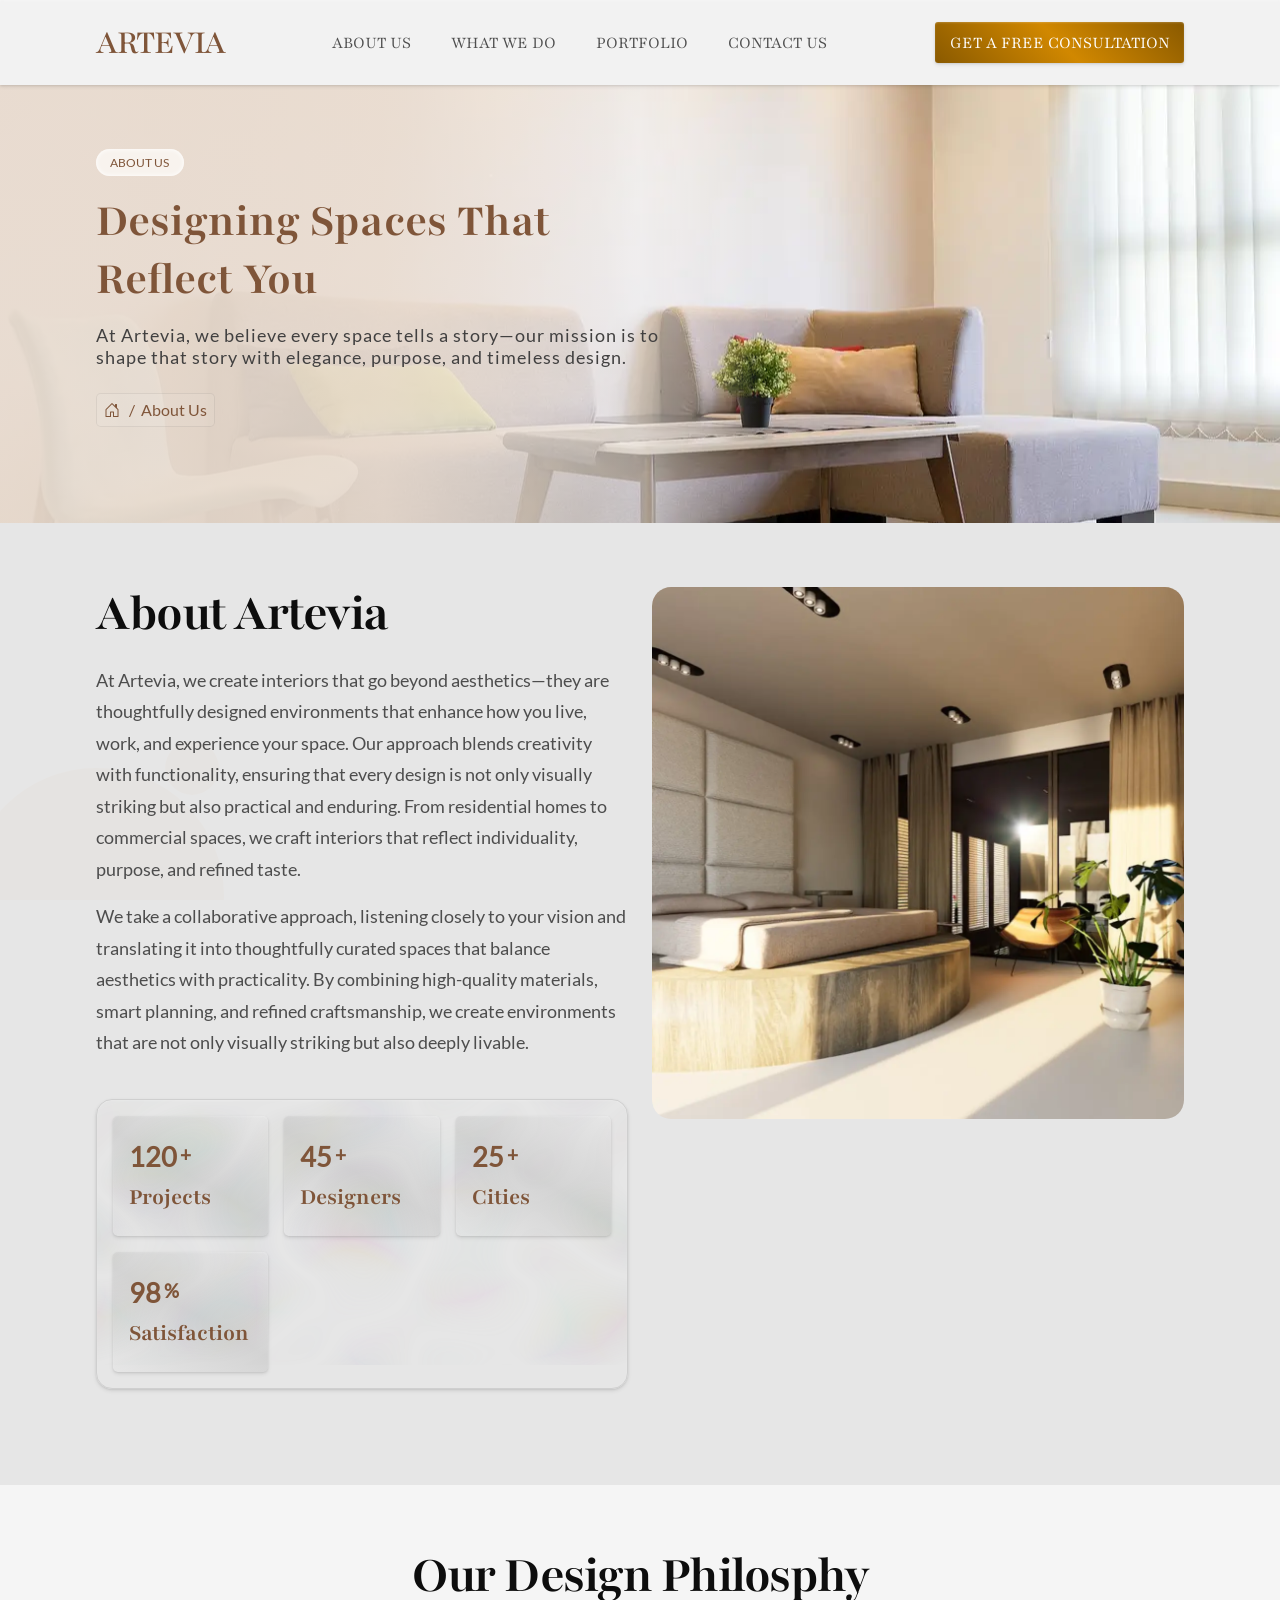
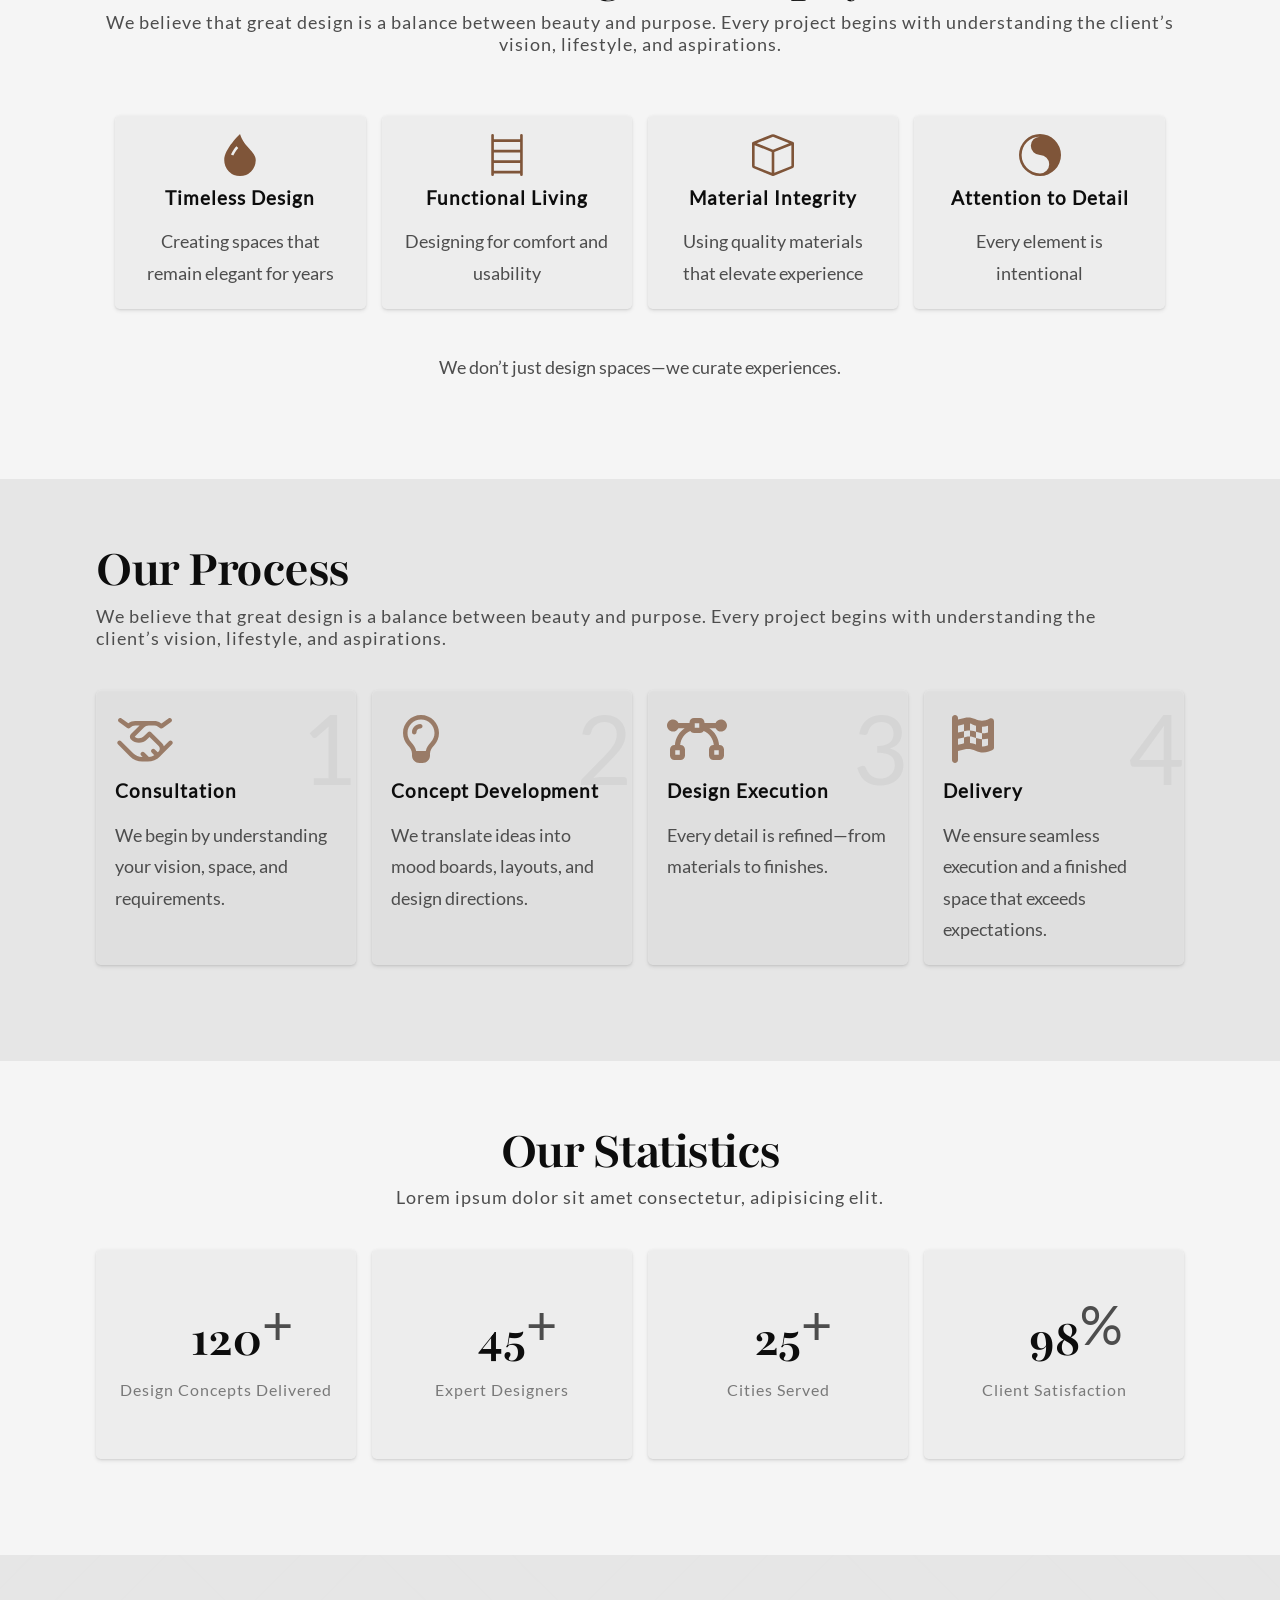
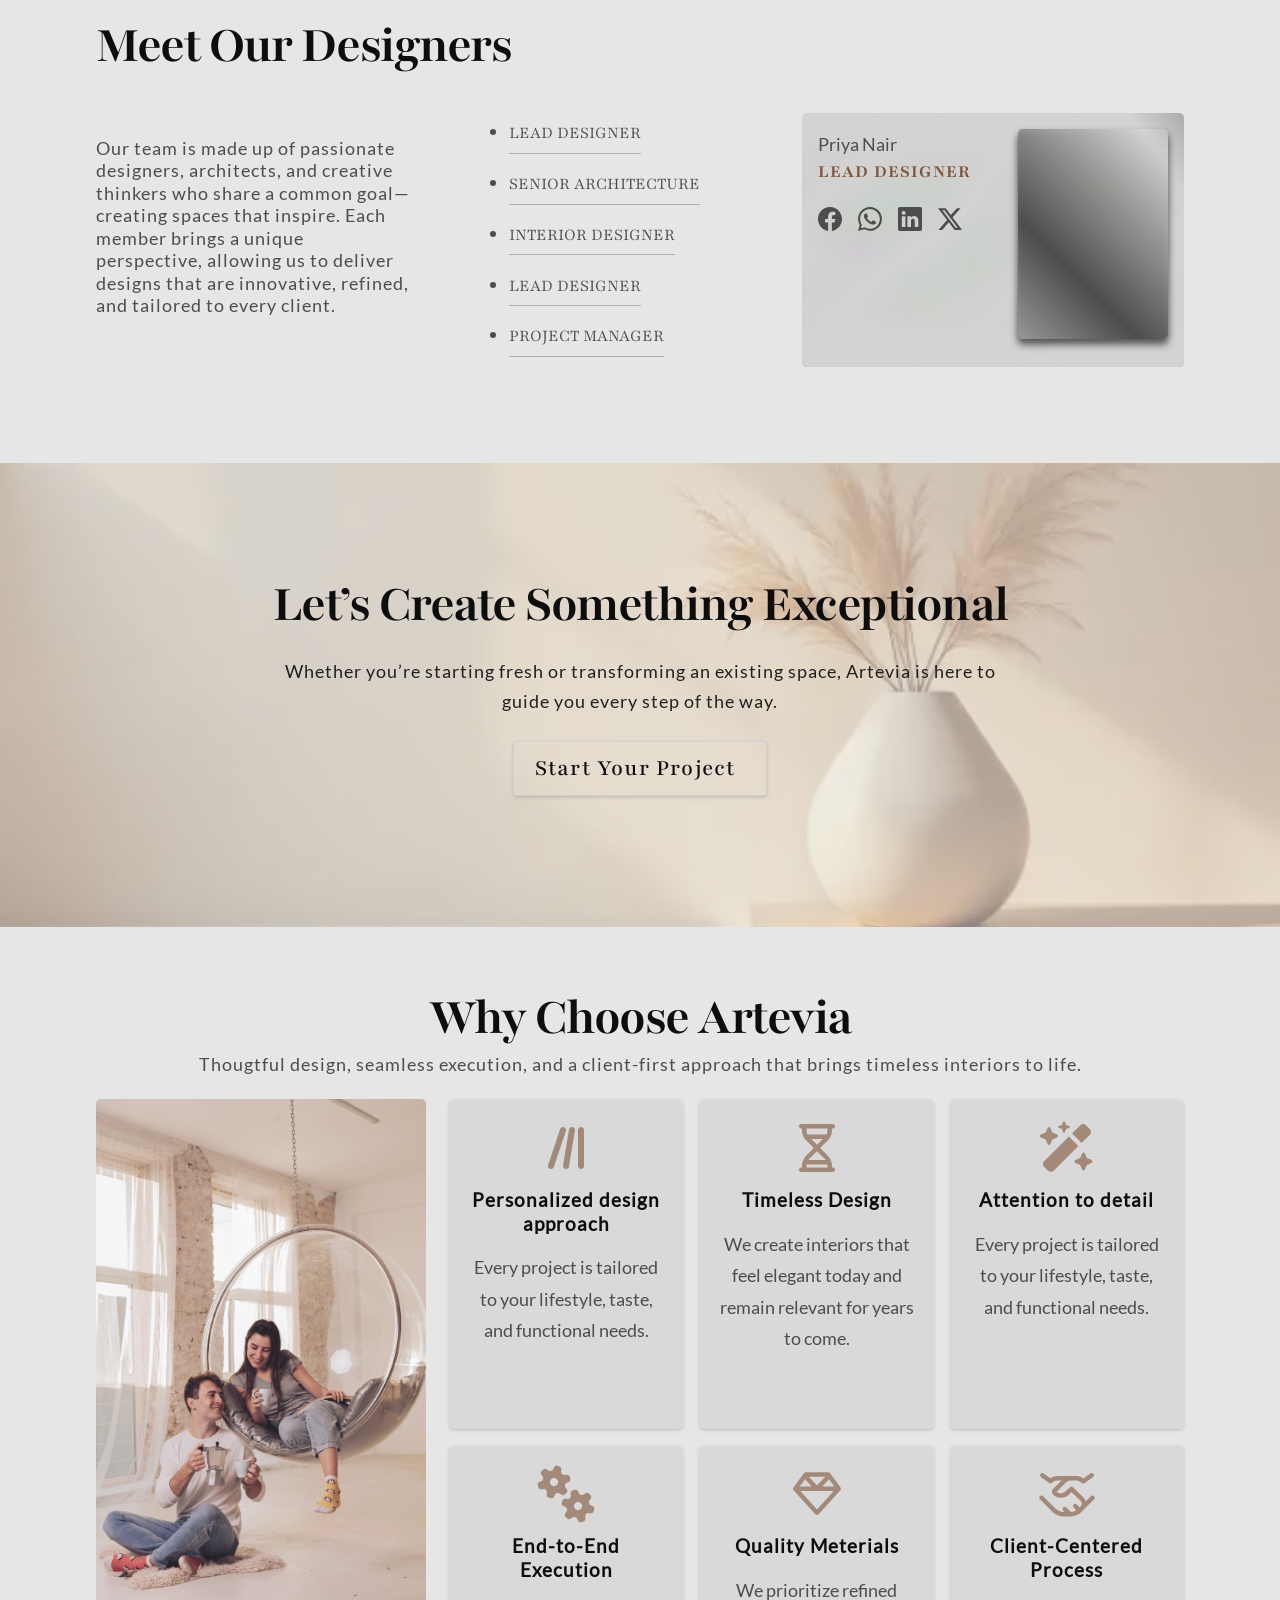
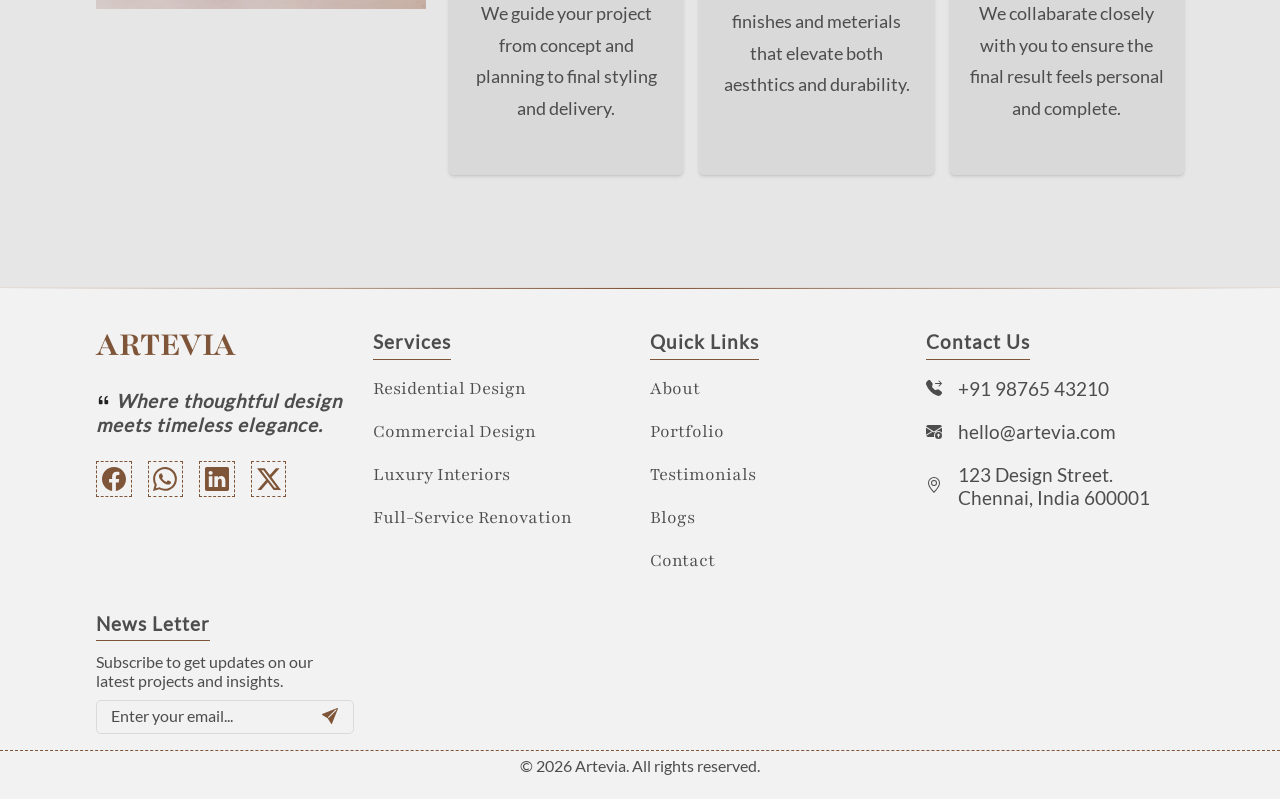
==== commit 2a364c84: "button and card background chagnes" ====
--- a/about.html
+++ b/about.html
@@ -28,28 +28,38 @@
     <div class="templateHeader"></div>
 
         <main>
-            <section class="breadcrumb">
-                <div class="breadcrumbBgImage">
-                    <picture>
-                        <source media="(max-width: 600px)" srcset="./Assets/images/banner-large.webp">
-                        <img src="./Assets/images/about/aboutBg.jpg" width="100%" aspect-ratio="16 / 9">
-                    </picture>
-                </div>
-                <header class="titleWrap t-center pagebanner">
-                    <h2>Designing Spaces That Reflect You</h2>
-                    <p class="titleCaption mt-16">
-                        At Artevia, we believe every space tells a story—our mission is to shape that story with elegance, purpose, and timeless design.
-                    </p>
-                    <div class="ctaActionControllers mt-24">
+        <section class="arteviaPageBanner">
+            <div class="arteviaPageBannerContenent">
+                <div class="arteviaBadge">About Us</div>
+                <h1 class="arteviaPageBannerTitle mt-16">
+                    Designing Spaces That Reflect You
+                </h1>
+                <p class="titleCaption mt-16">
+                    At Artevia, we believe every space tells a story—our mission is to shape that story with elegance, purpose, and timeless design.
+                </p>
+
+
+                <div class="arteviaPageBannerUpdateInfo  mt-24">
+                    <div class="updateDate">
+                        <a href="./index.html" class="UDIcon">
+                            <svg xmlns="http://www.w3.org/2000/svg" width="16" height="16" fill="currentColor" class="bi bi-house-door" viewBox="0 0 16 16">
+                                <path d="M8.354 1.146a.5.5 0 0 0-.708 0l-6 6A.5.5 0 0 0 1.5 7.5v7a.5.5 0 0 0 .5.5h4.5a.5.5 0 0 0 .5-.5v-4h2v4a.5.5 0 0 0 .5.5H14a.5.5 0 0 0 .5-.5v-7a.5.5 0 0 0-.146-.354L13 5.793V2.5a.5.5 0 0 0-.5-.5h-1a.5.5 0 0 0-.5.5v1.293zM2.5 14V7.707l5.5-5.5 5.5 5.5V14H10v-4a.5.5 0 0 0-.5-.5h-3a.5.5 0 0 0-.5.5v4z"/>
+                            </svg>
+                        </a>
+                        <div class="UDInfo UDIMetaInfo">/ &nbsp;About Us</div>
+                    </div>
+         
+                </div>
+                
+                <!-- <div class="ctaActionControllers mt-24">
                     <a href="javascript:void(0)" class="primaryctaBtn" id="getctaBtn">
                         Start Your Project
                     </a>
-
-                        <a class="secondaryctaBtn" href="#aboutBlog">
-                                Explore About Us
-                            </a>
-                    </div>
-                </header>
+                    <a class="secondaryctaBtn" href="#aboutBlog">
+                        Explore About Us
+                    </a>
+                    </div>
+                </div> -->
         </section>
 
         
--- a/Assets/css/responsive/mobile.css
+++ b/Assets/css/responsive/mobile.css
@@ -230,6 +230,9 @@
   .heroMetrics, .aboutCounters {
     grid-template-columns: repeat(1, 1fr) !important;
   }
+  .aboutCounters{
+    display: block;
+  }
   .aboutCountersCol .aboutCounters {
     display: block;
   }
--- a/Assets/css/responsive/desktop.css
+++ b/Assets/css/responsive/desktop.css
@@ -185,7 +185,7 @@
     background: url("../../images/team/pattern.svg");
     background-size: cover;
     background-repeat: no-repeat;
-    opacity: 0.06;
+    opacity: 0.03;
     z-index: -1;
   }
   .designersGrid > p{
@@ -195,7 +195,7 @@
 @media screen and (min-width: 1200px) {
     .about .aboutRow {
     display: grid;
-    grid-template-columns: 2.1fr 1fr 1fr !important;
+    grid-template-columns: 1fr 1fr !important;
   }
   .testimonialRow{
     grid-template-columns: 2fr 1fr;
@@ -205,7 +205,7 @@
     gap: 1.2rem !important;
   }
   .aboutFixedContent{
-    min-width: 360px;
+    min-width: 300px;
   }
 }
 @media screen and (min-width: 1700px) {
--- a/Assets/css/style.css
+++ b/Assets/css/style.css
@@ -89,14 +89,36 @@
 }
 
 .card-btn{
+  position: relative;
   border-radius: 0.3rem;
   padding: 4.2px 12px !important;
-  color: var(--theme-300) !important;
-  background: var(--bg-light);
+  color: var(--bg-dark) !important;
+  background: transparent;
   box-shadow: var(--shadow-m);
   border: 1px solid var(--bg-light);
   cursor: pointer;
+  overflow: hidden;
   transition: 0.3s;
+}
+
+.card-btn::before,
+.card-btn::after{
+  content: "";
+  position: absolute;
+  inset: 0;
+  background: linear-gradient(45deg, var(--text), var(--text), var(--text-muted));
+  opacity: 0.6;
+  z-index: -1;
+}
+.card-btn::after{
+  inset: initial;
+  height: 1px;
+  background: red;
+  background: linear-gradient(45deg, var(--text),#0000, #0000);
+  top: 0;
+  left: 0;
+  width: 100%;
+  opacity: 0.6;
 }
 .card-btn:hover{
   box-shadow: var(--shadow-s);
@@ -496,7 +518,7 @@
   height: 100%;
   left: 0;
   top: 0;
-  opacity: 0.03;
+  opacity: 0.5;
 }
 .metricCounter {
   position: relative;
@@ -510,9 +532,19 @@
   margin-inline: auto;
   box-shadow: var(--shadow-m);
   overflow: hidden;
-}
-.metricCounter::before,
-.metricCounter::after {
+  isolation: isolate;
+}
+.heroMetrics .glassNoise,
+.aboutCounters .aboutCounter .glassNoise {
+  position: absolute;
+  inset: 0;
+  width: 100%;
+  height: 100%;
+  opacity: 0.03;
+  pointer-events: none;
+  z-index: -1;
+}
+.metricCounter::before{
   position: absolute;
   content: "";
   inset: 0;
@@ -521,15 +553,6 @@
   background: linear-gradient(30deg, transparent, var(--text-muted), transparent);
   opacity: 0.12;
   z-index: -1;
-}
-.metricCounter::after {
-  inset: initial;
-  width: 100%;
-  height: 2px;
-  top: 0;
-  left: 0;
-  background: linear-gradient(90deg, transparent, var(--text-muted), transparent);
-  opacity: 0.12;
 }
 .metricCounter .counterVal.bounceUp {
   animation: bounceUp 1.2s 1 ease-in-out;
@@ -1042,6 +1065,8 @@
 }
 .aboutCounters {
   position: relative;
+  display: flex;
+  gap: 1rem;
   overflow: hidden;
   background: transparent;
 }
@@ -1051,9 +1076,7 @@
   overflow: hidden;
 }
 .aboutContent p {
-  line-height: 1.9;
-  max-width: 1000px;
-  overflow: hidden;
+  line-height: 1.9;  overflow: hidden;
 }
 
 .aboutCounters .aboutCounter {
@@ -1138,7 +1161,7 @@
   margin-left: 9px;
   margin-bottom: -3px;
   transition: 0.21s ease-in-out;
-  fill: var(--theme-500)
+  fill: var(--bg);
 }
 .bottomCTA {
   position: relative;
@@ -2113,7 +2136,6 @@
   display: grid;
   grid-template-columns: 1fr 1fr;
   gap: 1.5rem;
-  background: transparent;
 }
 .aboutBlog::after{
   position: absolute;
@@ -2151,11 +2173,14 @@
   content: "";
   inset: 0;
   left: 0;top: 0;
-  background: radial-gradient(
+  /* background: radial-gradient(
     var(--bg-light) 20%,
     var(--bg-light)
-  );
+  ); */
   opacity: 0.9;
+}
+.arteviaPageBannerContenent p{
+  color: #414040;
 }
 .bgCircles{
   position: absolute;
@@ -2454,6 +2479,11 @@
 }
 .designersList li{
   margin-bottom: 0.6rem;
+  list-style-type: disc;
+}
+.designersList li::marker{
+  color: var(--text-muted);
+  font-size: 1.2rem;
 }
 .designersList li a {
   position: relative;
@@ -2875,11 +2905,24 @@
   margin-left: -1.2rem;
 }
 .abSearchBox, .newsLetterBoxWrap{
-  padding: 1rem;
   border-radius: 0.3rem;
 }
 .newsLetterBoxWrap{
   padding: 0px;
+}
+.arteviaPageCol .catgName,
+.ppCardContent .ppCardTitle,
+.ppCardContent .ppCardDate,
+.ppCardContent .ppCardReadTime{
+  color: var(--text-muted); 
+}
+.ppCardContent .ppCardReadTime{
+  margin-top: 0.72rem;
+}
+.ppCardContent .ppCardDate{
+  margin-top: 0.42rem;
+  font-size: 0.72rem;
+  opacity: 0.6;
 }
 .abiSearchBoxInput, .newsLetterBox{
   display: flex;
@@ -2891,6 +2934,9 @@
   background: transparent;
   padding: 0.42rem 0.9rem;
   color: var(--text-muted) !important;
+}
+.abiSearchBoxInput{
+  padding: 0.3rem 1rem;
 }
 .newsLetterBox input::placeholder{
   font-size: 1rem;
@@ -2930,6 +2976,10 @@
   display: flex;
   align-items: center;
 }
+.abiSearchBoxInput button{
+  padding: 0.3rem;
+  cursor: pointer;
+}
 .categoryWrap, .popularPosts{
   padding: 1rem;
   border: 1px solid #ccc9;
